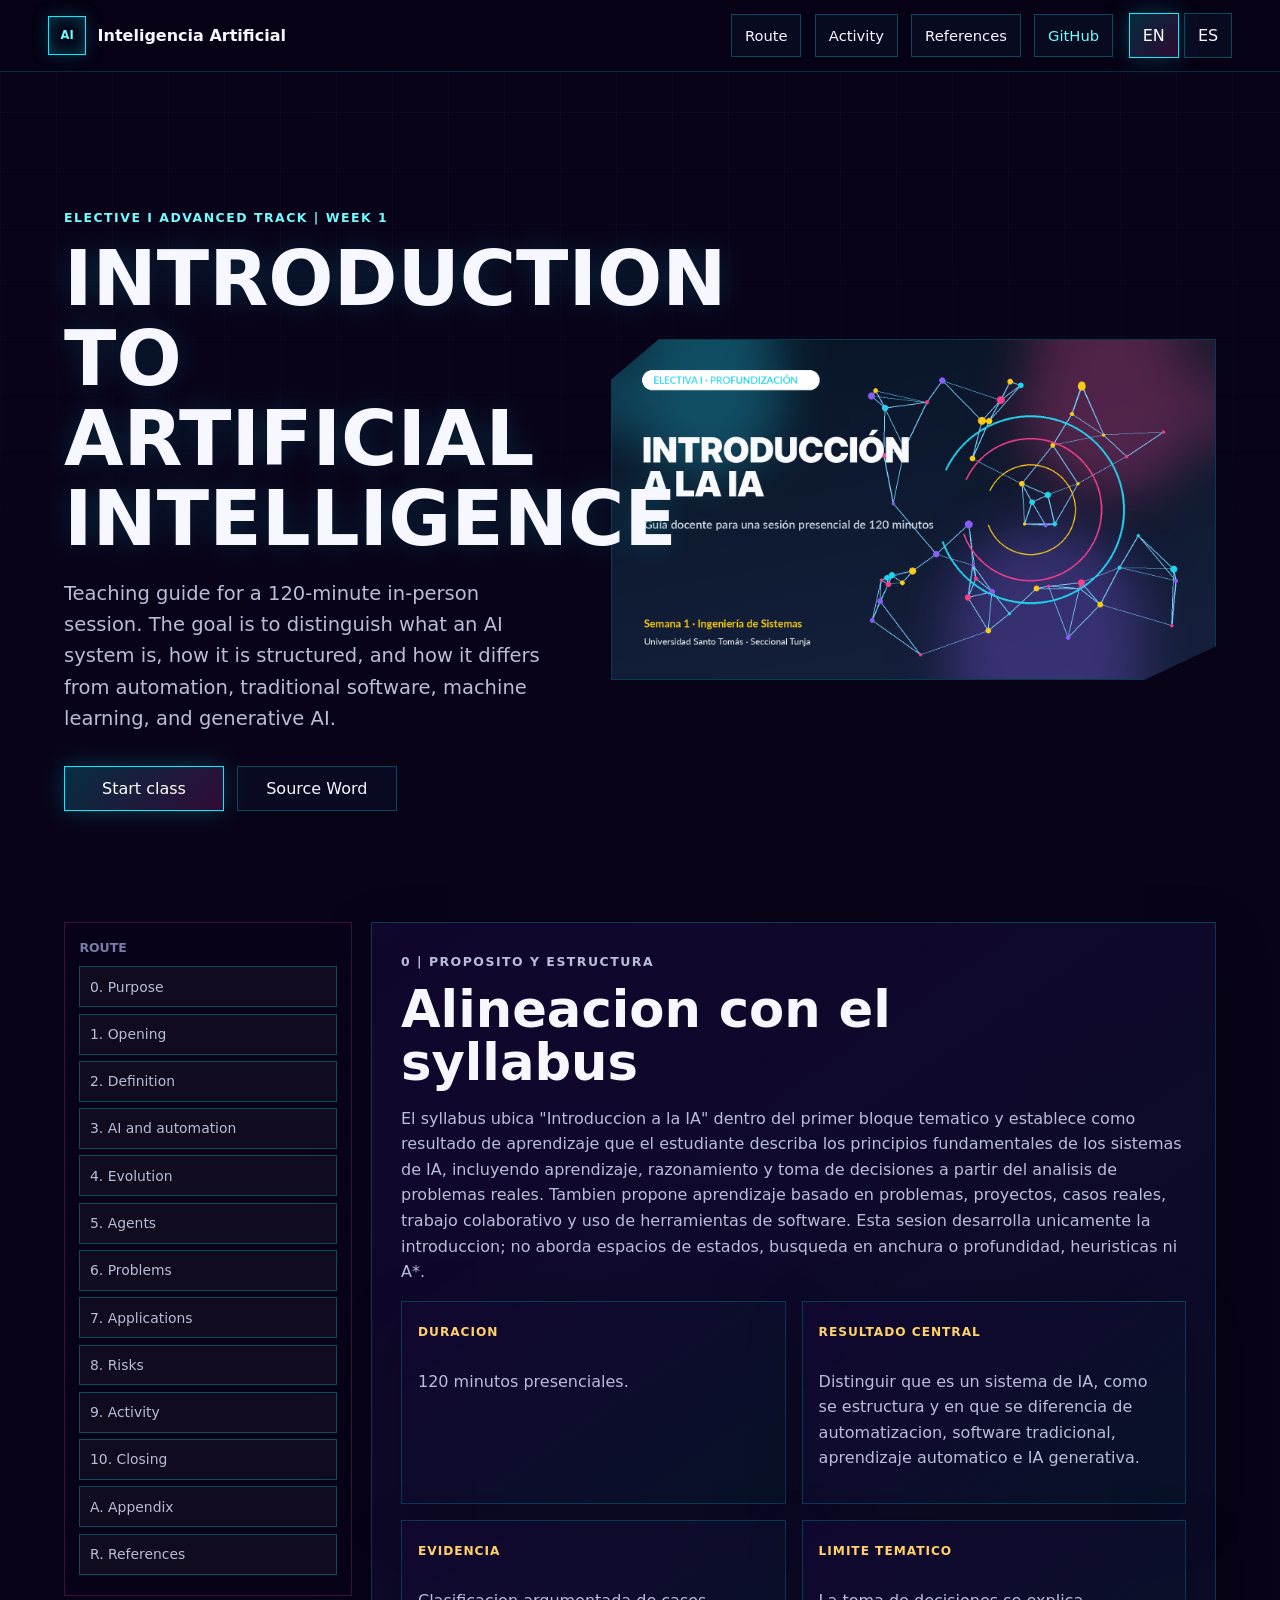
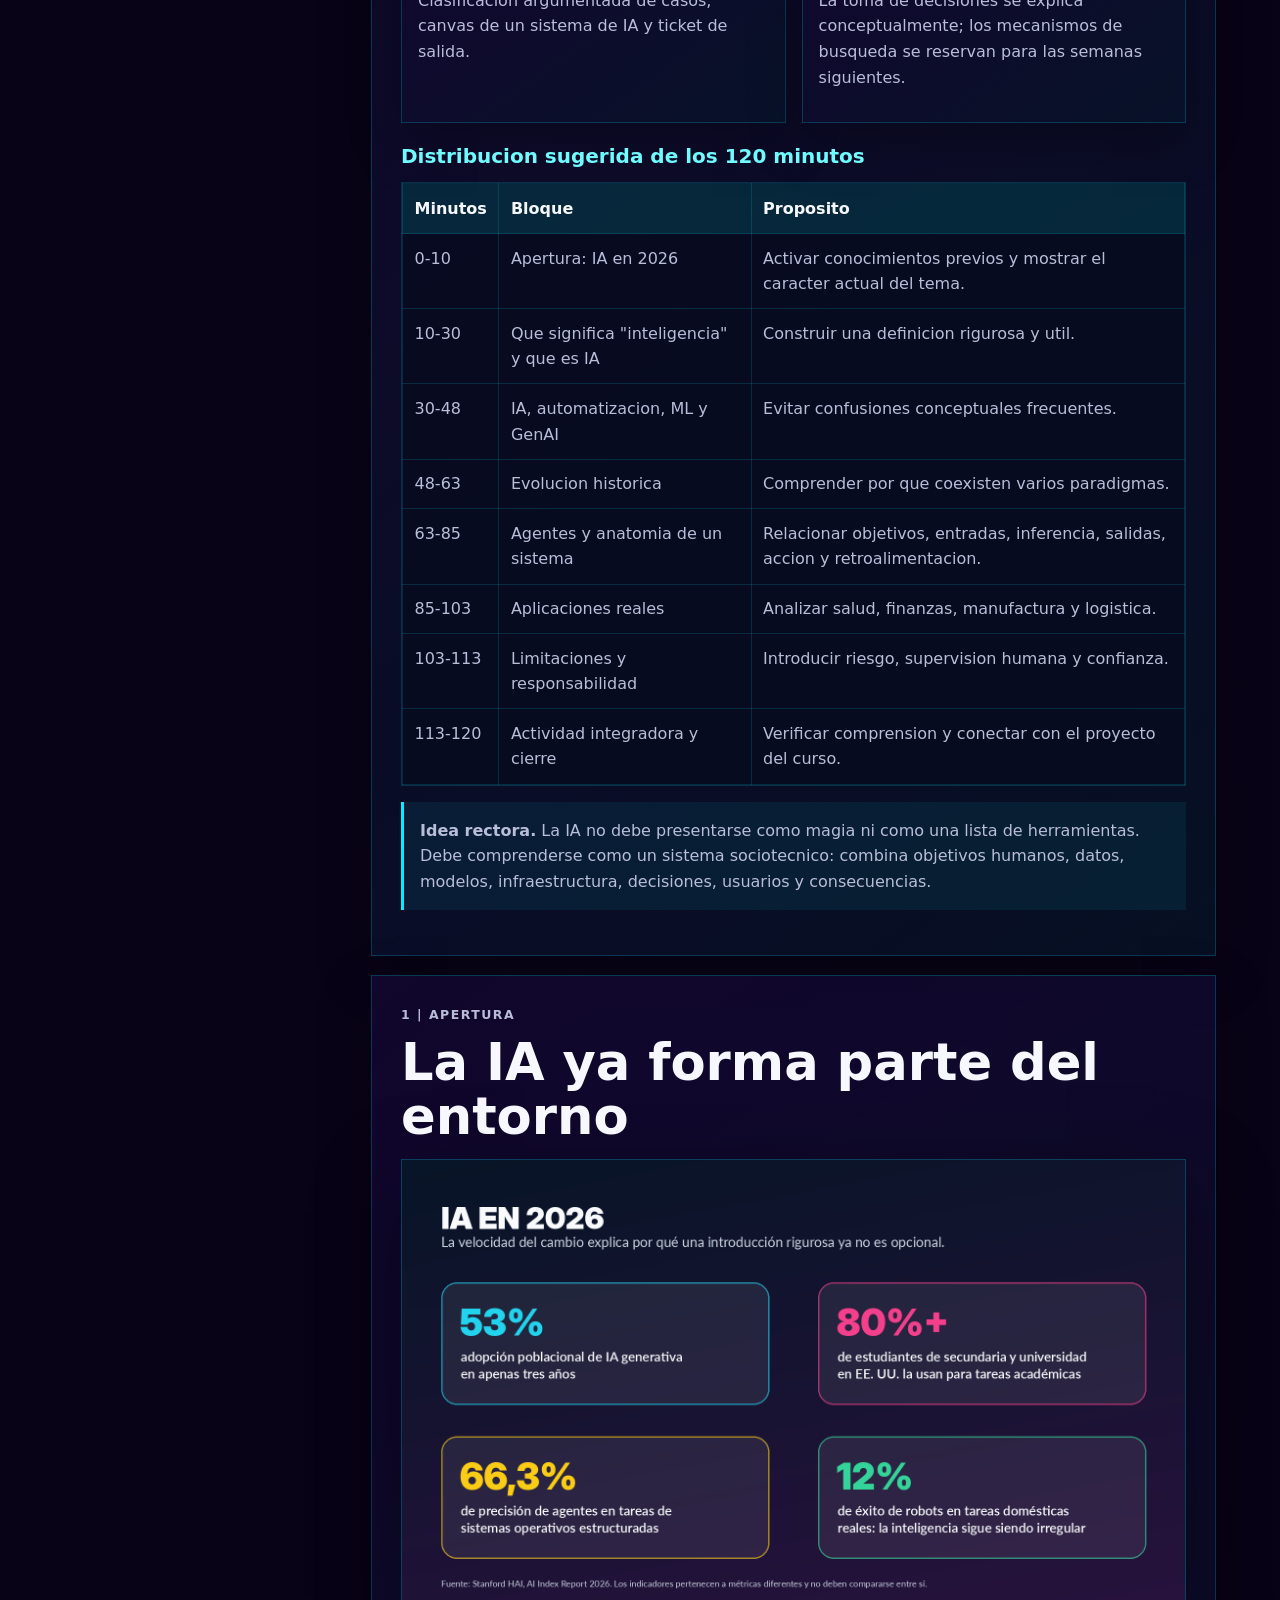
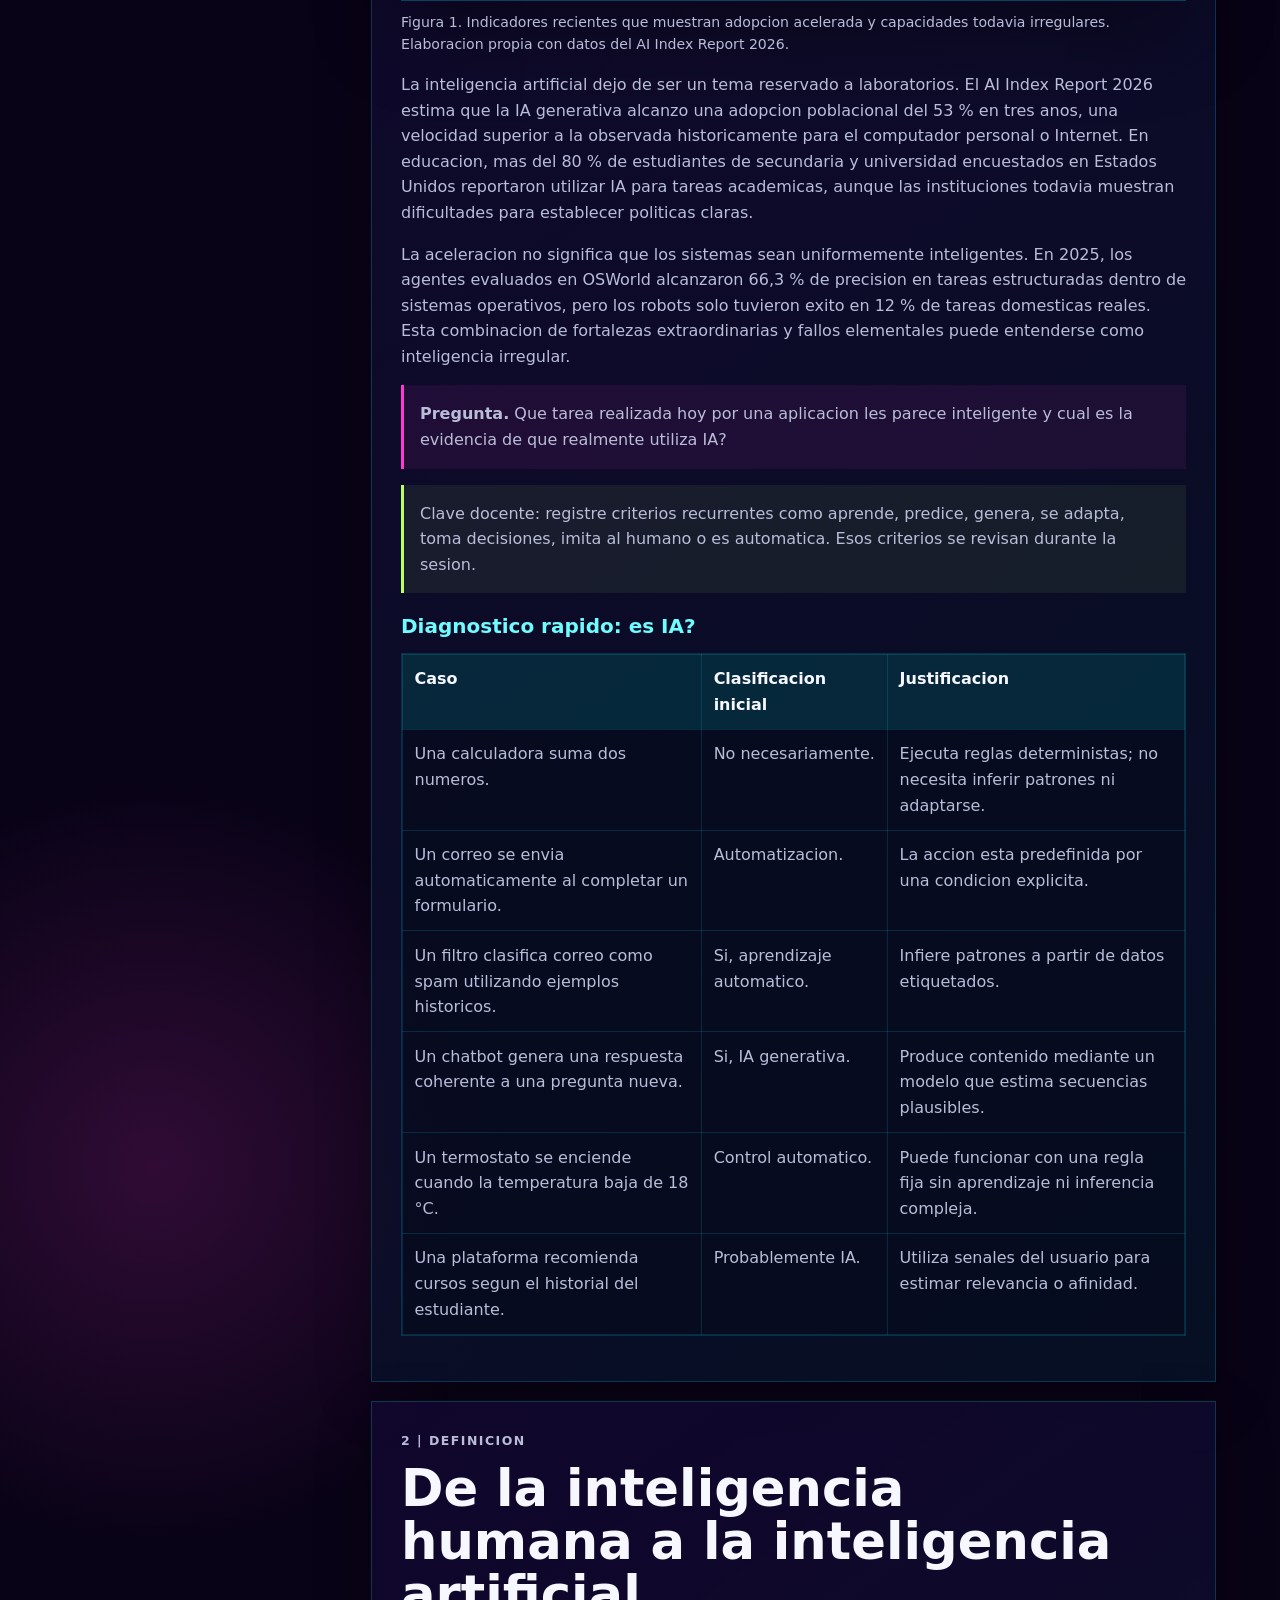
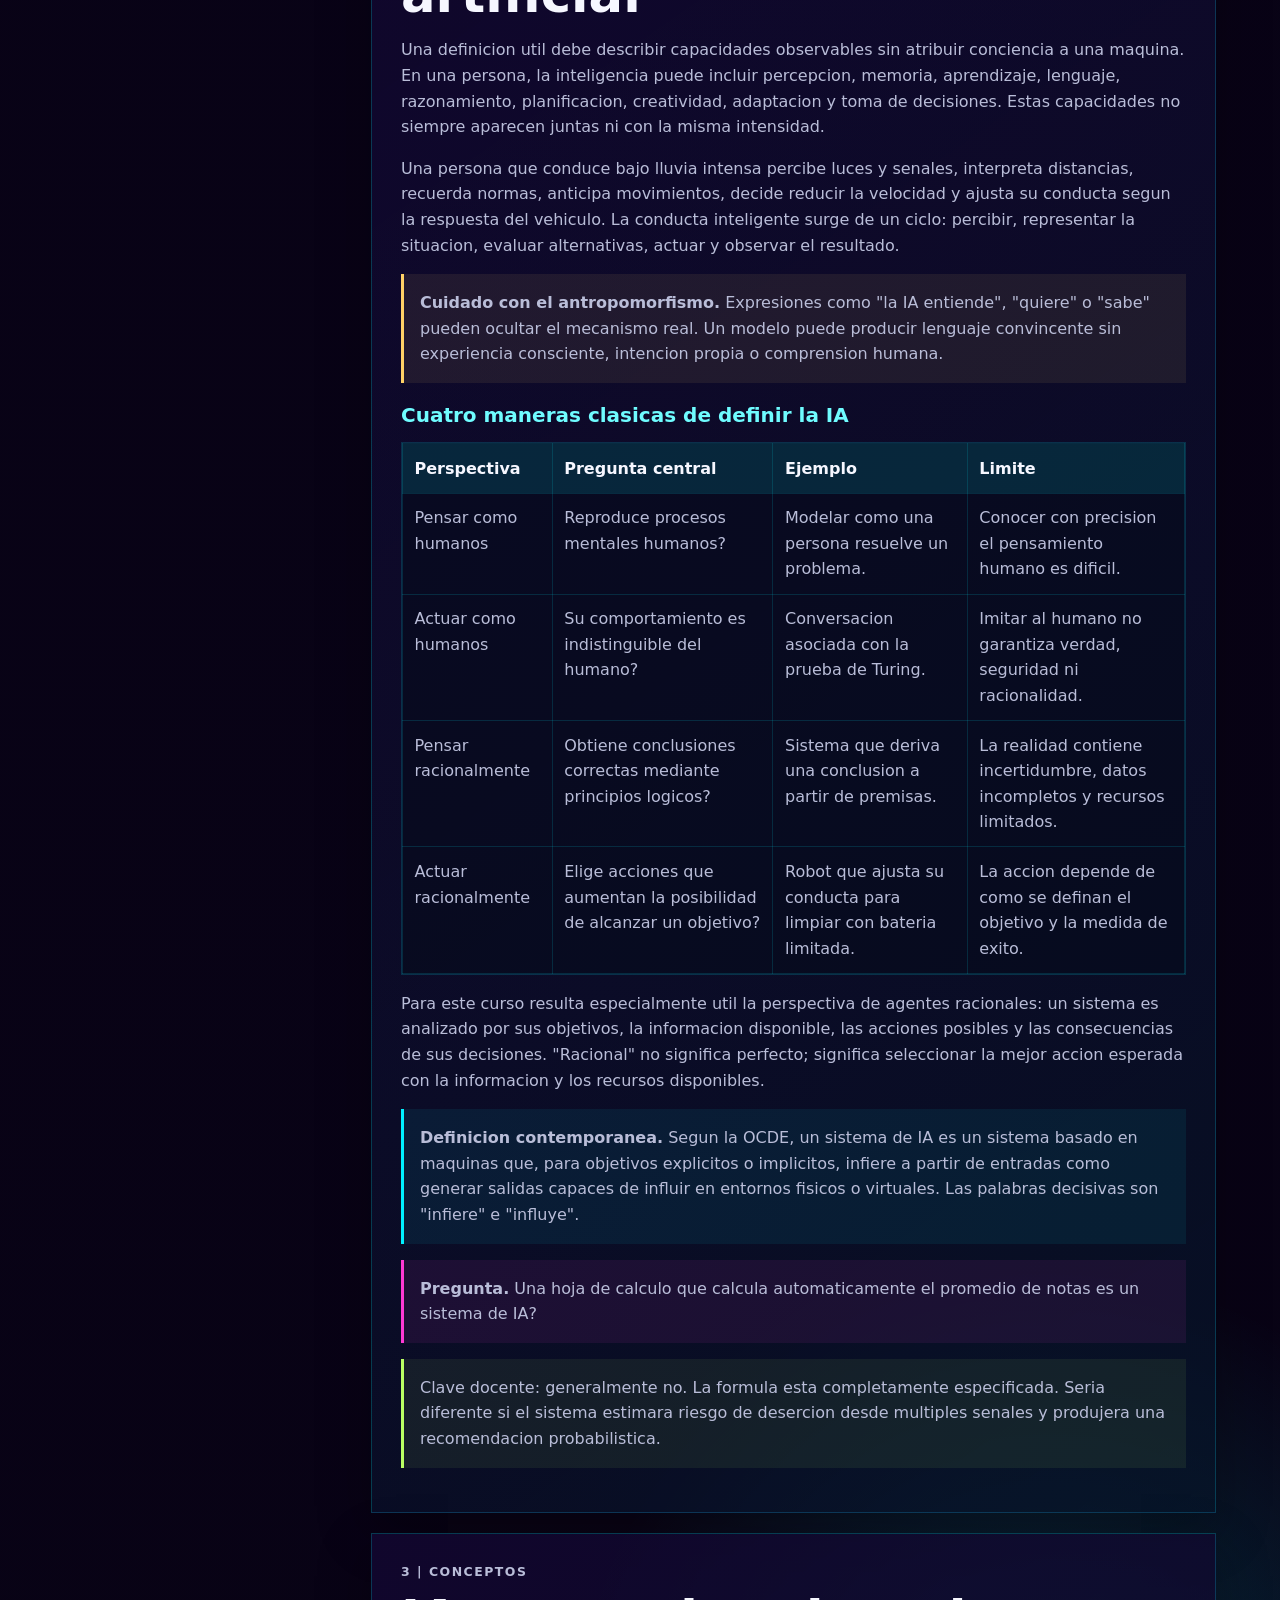
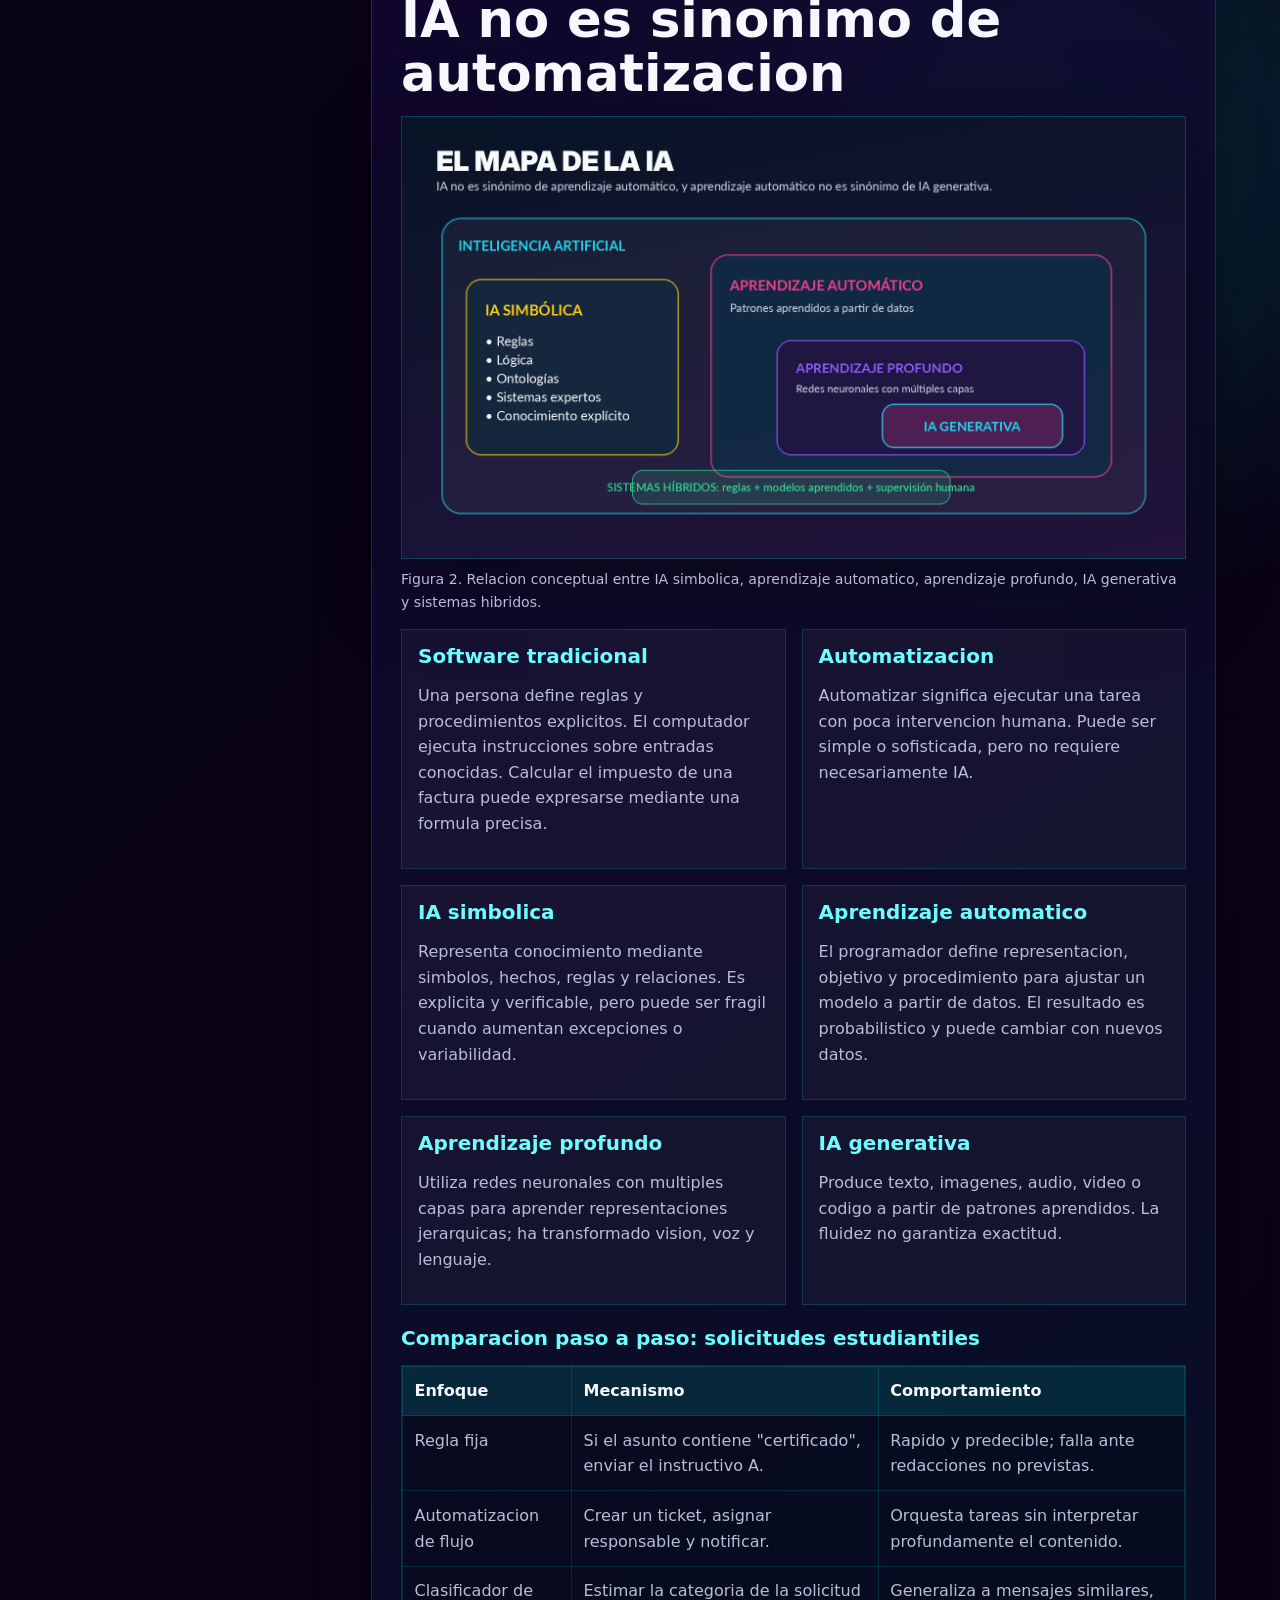
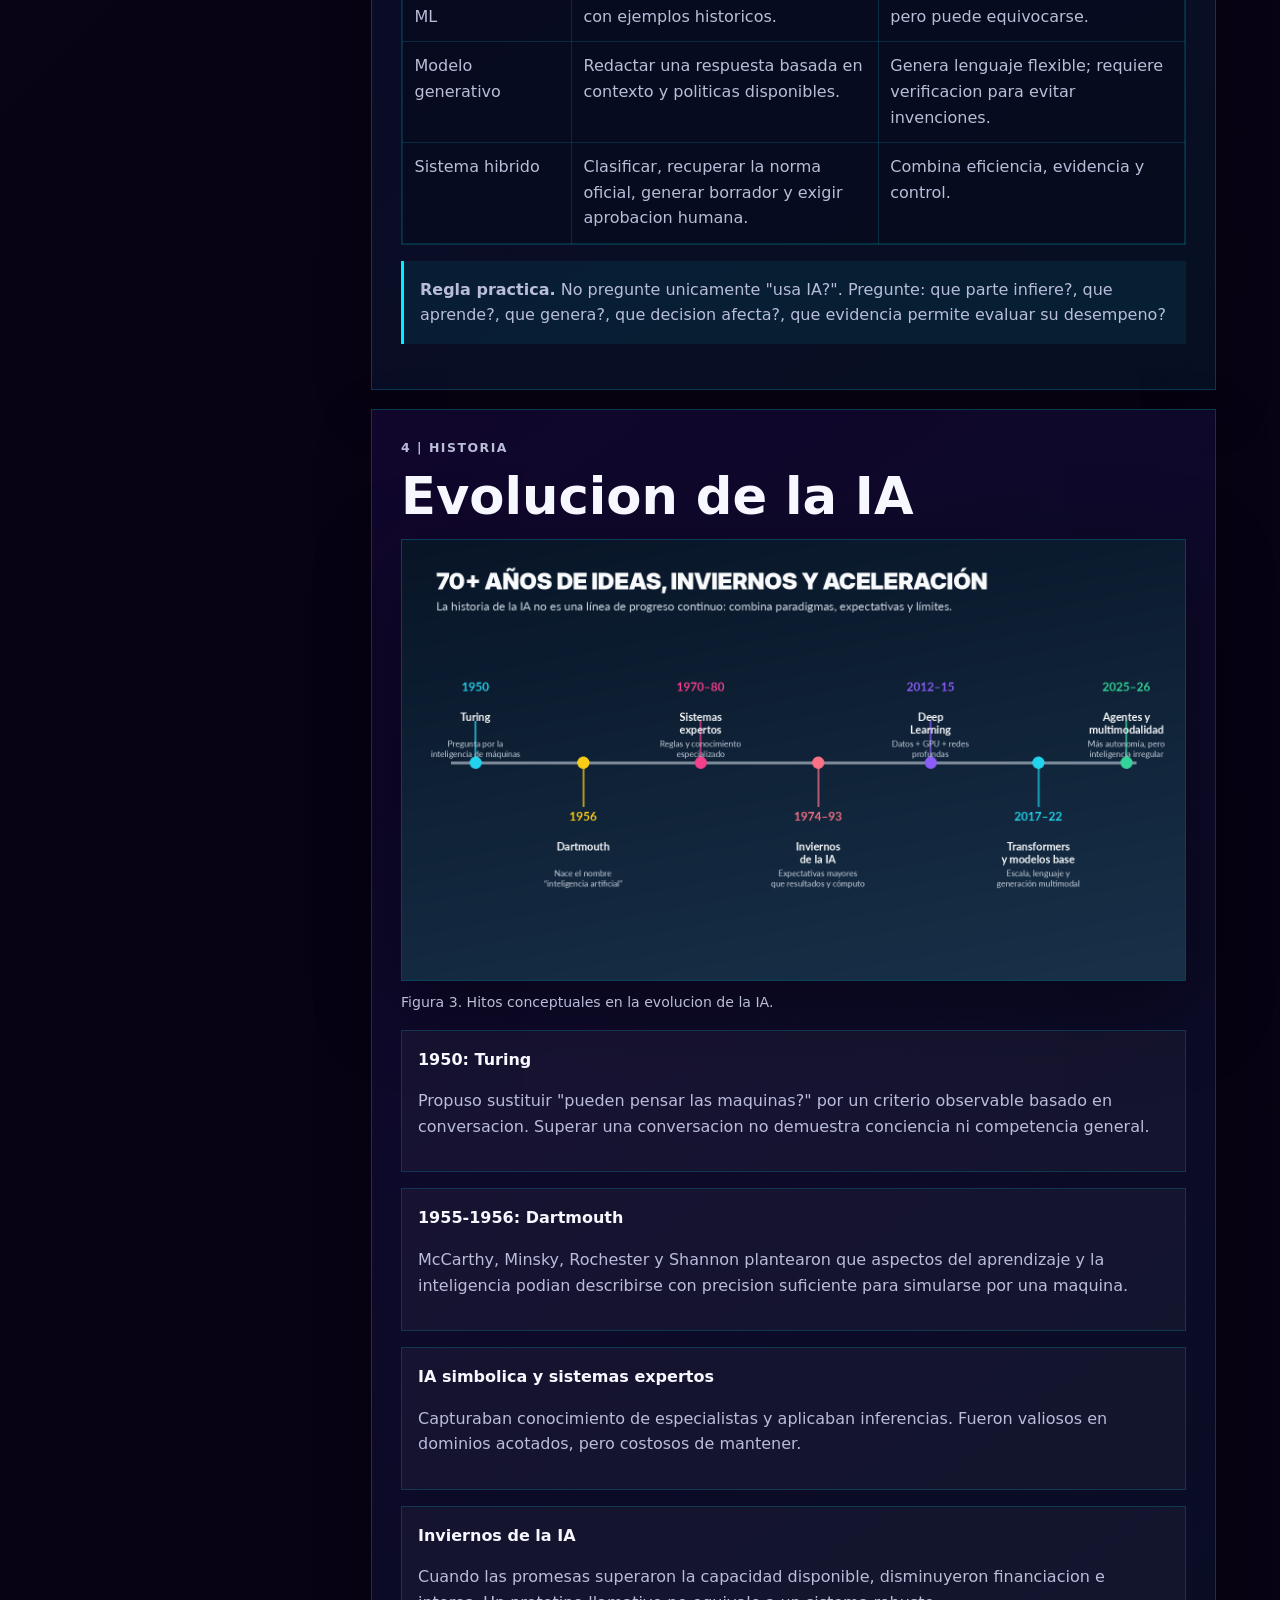
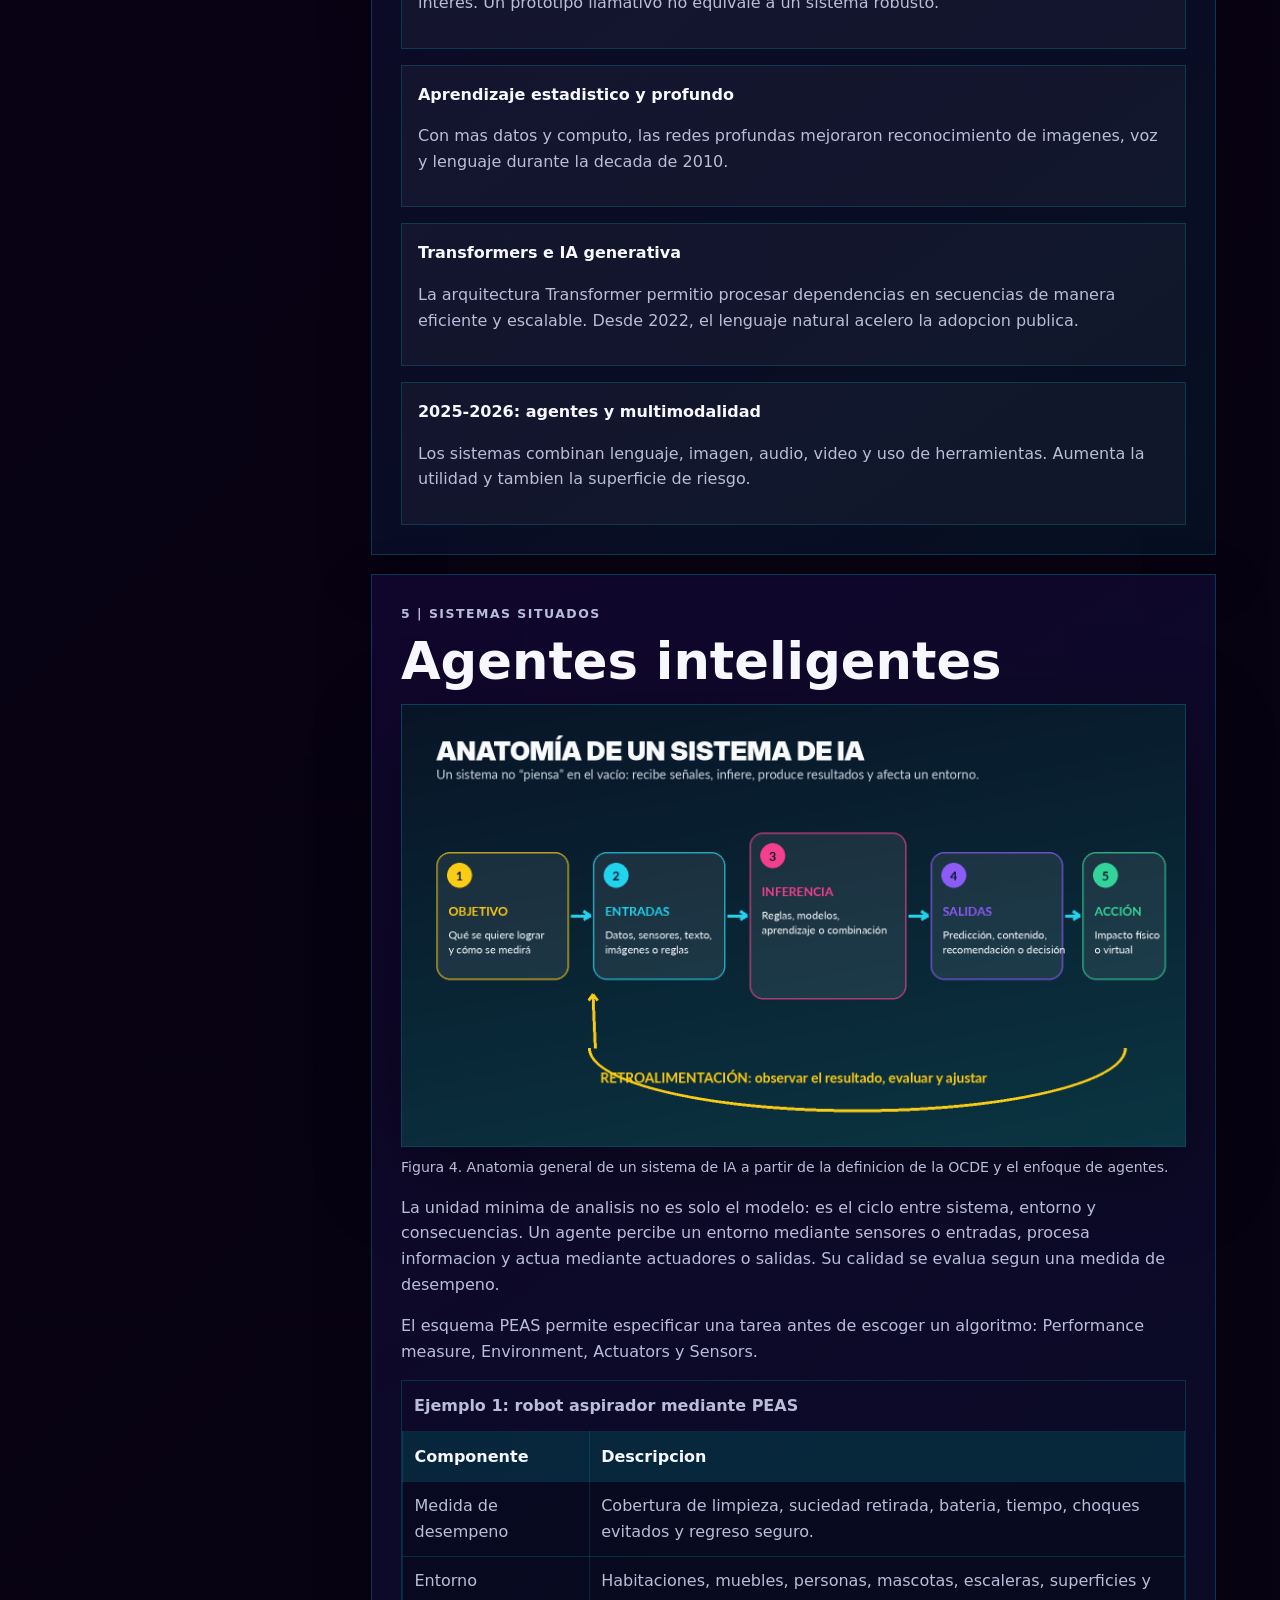
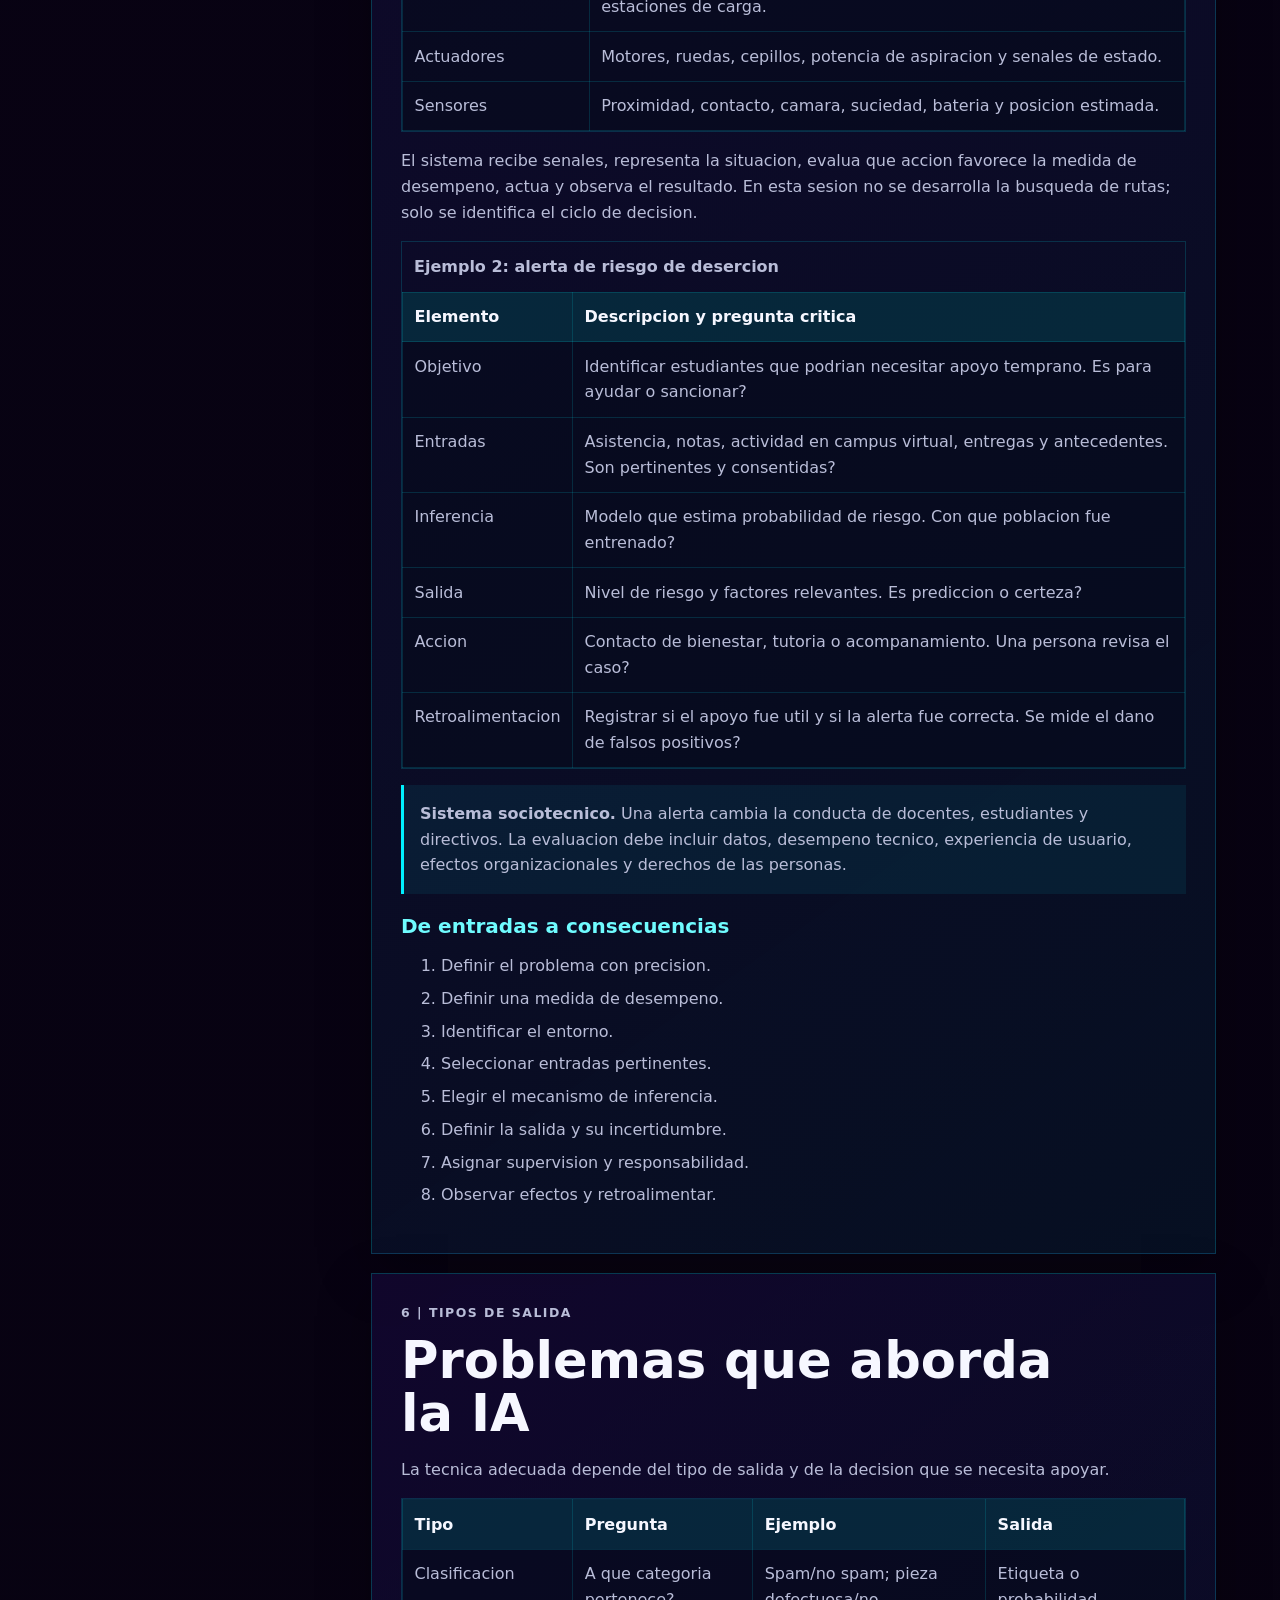
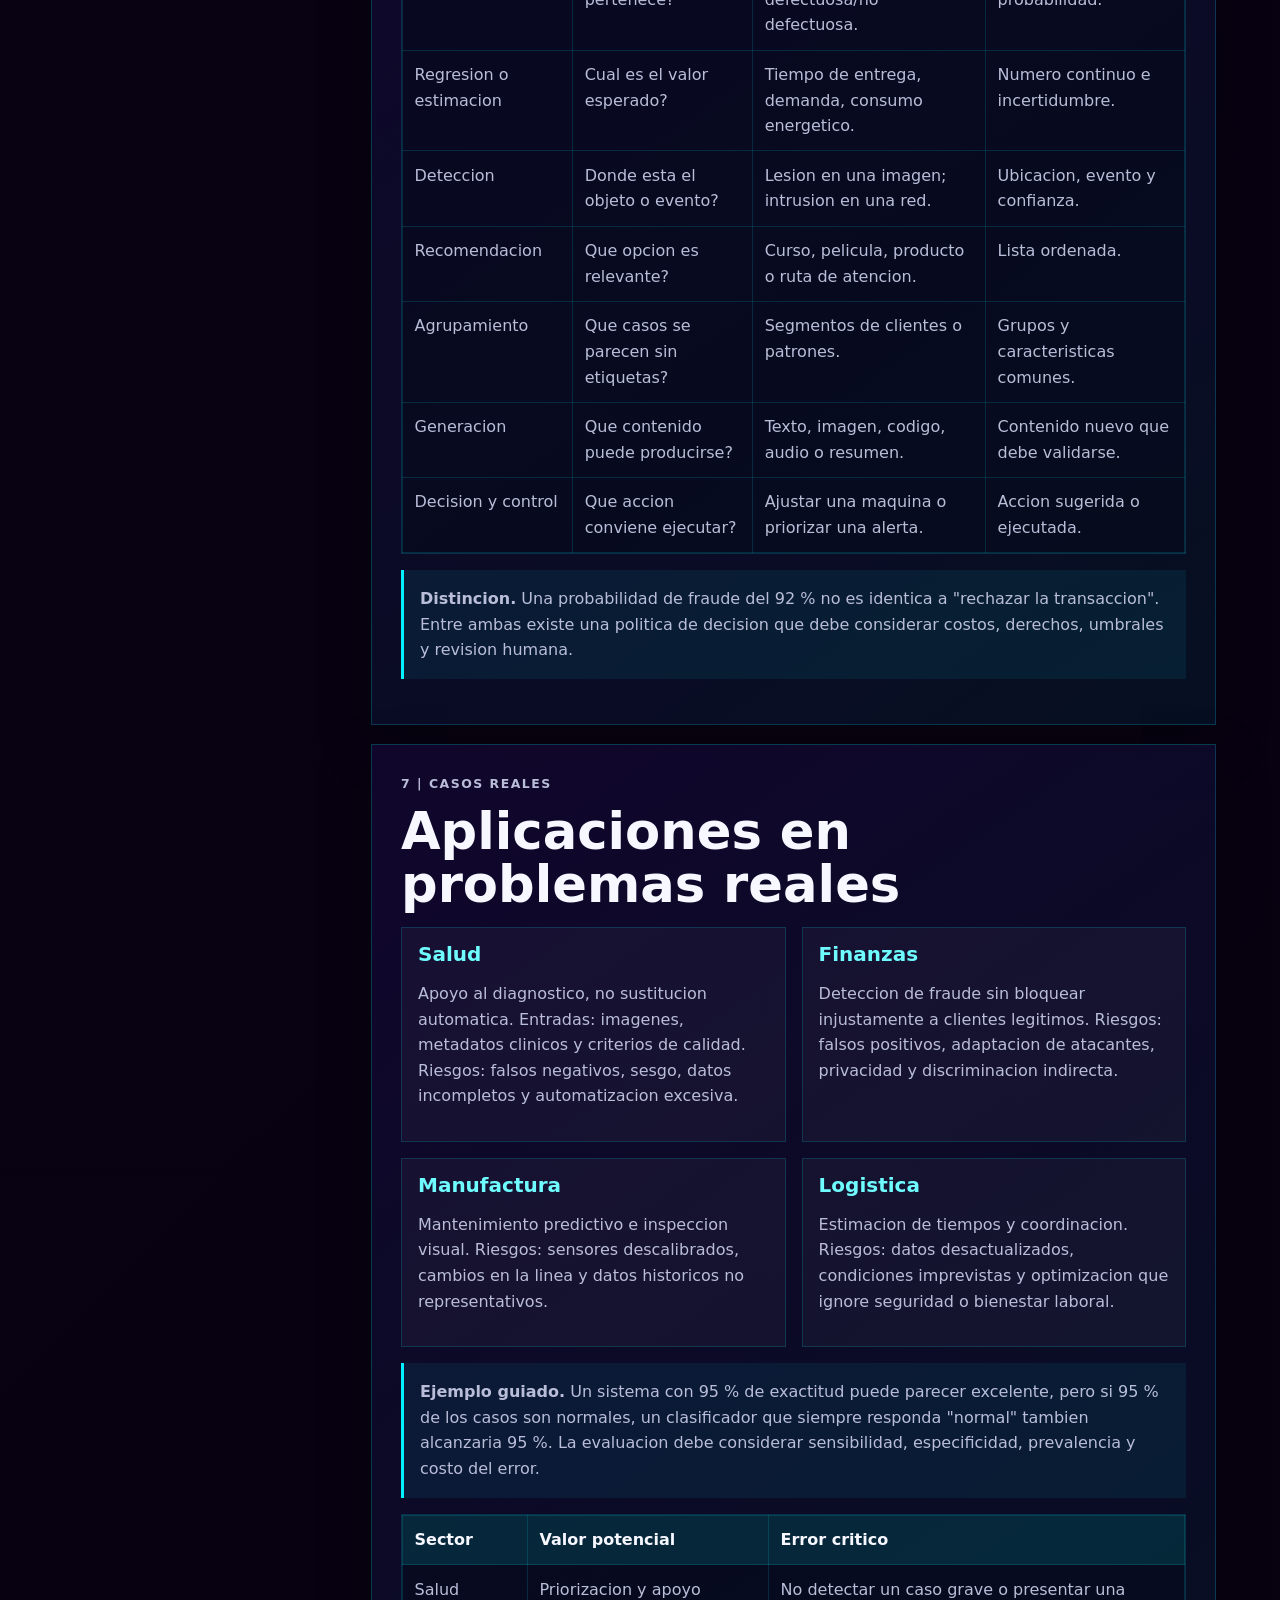
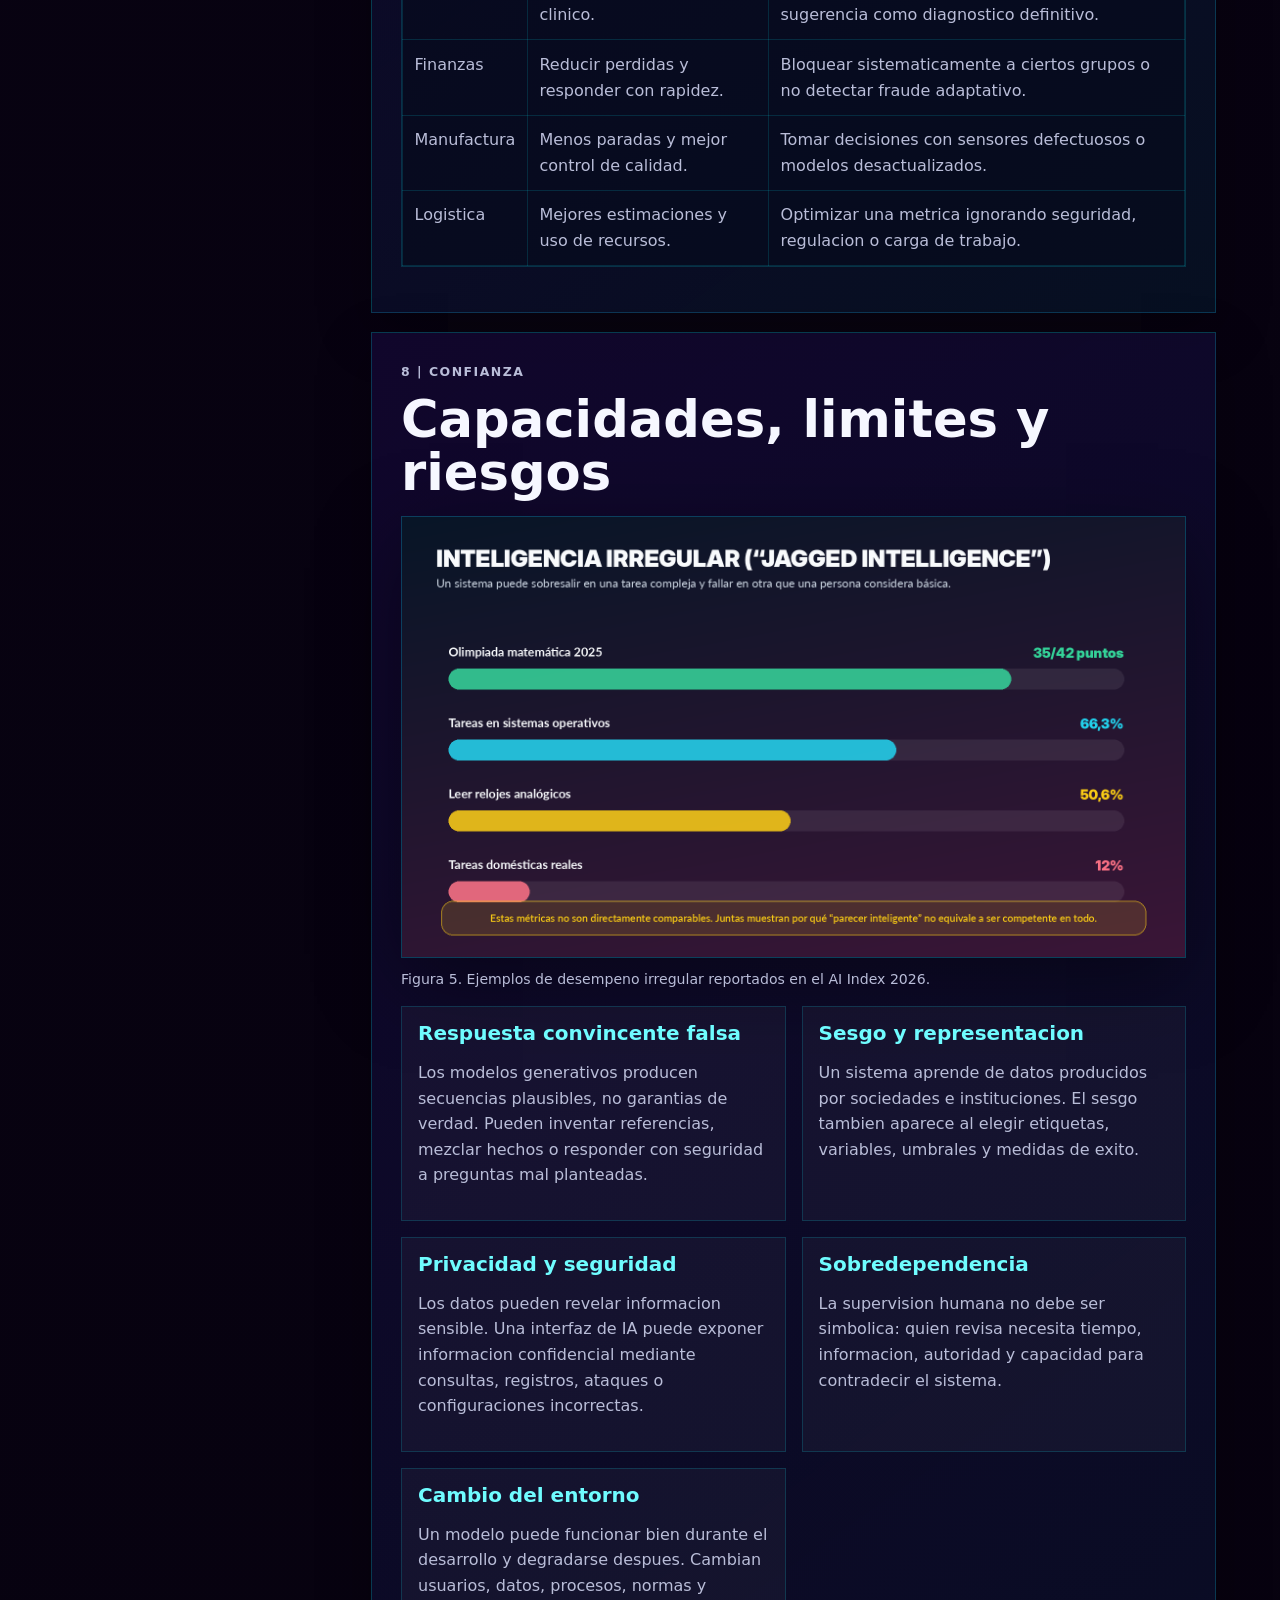
==== clases/clase-01/index.html @ bee6c249 "Add bilingual class 01 notebook page" ====
<!doctype html>
<html lang="es">
  <head>
    <meta charset="utf-8">
    <meta name="viewport" content="width=device-width, initial-scale=1">
    <meta
      name="description"
      content="Clase 01 de Inteligencia Artificial: introduccion, agentes, aplicaciones, riesgos y actividad integradora."
    >
    <title>Clase 01 | Introduccion a la IA</title>
    <link rel="preload" href="assets/hero-clase-01.png" as="image">
    <link rel="stylesheet" href="../../styles.css?v=clase-01-20260806">
  </head>
  <body class="lesson-page">
    <header class="site-header">
      <a class="brand" href="../../" aria-label="Volver al notebook de IA">
        <span class="brand-mark">AI</span>
        <span>Inteligencia Artificial</span>
      </a>
      <nav class="top-nav" aria-label="Navegacion de la clase">
        <a href="#ruta" data-lesson-i18n="navRoute">Route</a>
        <a href="#actividad" data-lesson-nav="activity" data-lesson-i18n="navActivity">Activity</a>
        <a href="#referencias" data-lesson-nav="references" data-lesson-i18n="navReferences">References</a>
        <a class="repo-link" href="https://github.com/DIALVEBE/IA" rel="noreferrer">GitHub</a>
      </nav>
      <div class="language-switch" role="group" aria-label="Language switch">
        <button class="lang-button is-active" type="button" data-lang="en">EN</button>
        <button class="lang-button" type="button" data-lang="es">ES</button>
      </div>
    </header>

    <main id="top">
      <section class="lesson-hero">
        <div class="hero-copy">
          <p class="eyebrow" data-lesson-i18n="heroKicker">Elective I Advanced Track | Week 1</p>
          <h1 data-lesson-i18n="heroTitle">Introduction to Artificial Intelligence</h1>
          <p class="hero-text" data-lesson-i18n="heroText">
            Guia docente para una sesion presencial de 120 minutos. El objetivo es
            distinguir que es un sistema de IA, como se estructura y en que se
            diferencia de automatizacion, software tradicional, aprendizaje automatico
            e IA generativa.
          </p>
          <div class="hero-actions">
            <a class="primary-action" href="#ruta" data-lesson-i18n="startClass">Start class</a>
            <a class="secondary-action" href="../../resources/clase-01/guia-docente-semana-1-introduccion-ia.docx" data-lesson-i18n="sourceWord">Source Word</a>
          </div>
        </div>
        <figure class="lesson-hero-visual">
          <img src="assets/hero-clase-01.png" alt="Portada visual de la clase 01 de inteligencia artificial">
        </figure>
      </section>

      <section class="lesson-shell" id="ruta">
        <aside class="topic-index lesson-index" aria-label="Indice de clase">
          <div class="index-title" data-lesson-i18n="routeTitle">Route</div>
          <a href="#proposito" data-lesson-nav="purpose" data-lesson-i18n="idxPurpose">0. Purpose</a>
          <a href="#apertura" data-lesson-nav="opening" data-lesson-i18n="idxOpening">1. Opening</a>
          <a href="#definicion" data-lesson-nav="definition" data-lesson-i18n="idxDefinition">2. Definition</a>
          <a href="#automatizacion" data-lesson-nav="automation" data-lesson-i18n="idxAutomation">3. AI and automation</a>
          <a href="#evolucion" data-lesson-nav="evolution" data-lesson-i18n="idxEvolution">4. Evolution</a>
          <a href="#agentes" data-lesson-nav="agents" data-lesson-i18n="idxAgents">5. Agents</a>
          <a href="#problemas" data-lesson-nav="problems" data-lesson-i18n="idxProblems">6. Problems</a>
          <a href="#aplicaciones" data-lesson-nav="applications" data-lesson-i18n="idxApplications">7. Applications</a>
          <a href="#riesgos" data-lesson-nav="risks" data-lesson-i18n="idxRisks">8. Risks</a>
          <a href="#actividad" data-lesson-nav="activity" data-lesson-i18n="idxActivity">9. Activity</a>
          <a href="#cierre" data-lesson-nav="closing" data-lesson-i18n="idxClosing">10. Closing</a>
          <a href="#apendice" data-lesson-nav="appendix" data-lesson-i18n="idxAppendix">A. Appendix</a>
          <a href="#referencias" data-lesson-nav="references" data-lesson-i18n="idxReferences">R. References</a>
        </aside>

        <div class="lesson-content" data-lang-only="es">
          <section class="lesson-section" id="proposito">
            <p class="eyebrow">0 | Proposito y estructura</p>
            <h2>Alineacion con el syllabus</h2>
            <p>
              El syllabus ubica "Introduccion a la IA" dentro del primer bloque
              tematico y establece como resultado de aprendizaje que el estudiante
              describa los principios fundamentales de los sistemas de IA, incluyendo
              aprendizaje, razonamiento y toma de decisiones a partir del analisis de
              problemas reales. Tambien propone aprendizaje basado en problemas,
              proyectos, casos reales, trabajo colaborativo y uso de herramientas de
              software. Esta sesion desarrolla unicamente la introduccion; no aborda
              espacios de estados, busqueda en anchura o profundidad, heuristicas ni A*.
            </p>
            <div class="info-grid">
              <article class="detail-card"><span class="label">Duracion</span><p>120 minutos presenciales.</p></article>
              <article class="detail-card"><span class="label">Resultado central</span><p>Distinguir que es un sistema de IA, como se estructura y en que se diferencia de automatizacion, software tradicional, aprendizaje automatico e IA generativa.</p></article>
              <article class="detail-card"><span class="label">Evidencia</span><p>Clasificacion argumentada de casos, canvas de un sistema de IA y ticket de salida.</p></article>
              <article class="detail-card"><span class="label">Limite tematico</span><p>La toma de decisiones se explica conceptualmente; los mecanismos de busqueda se reservan para las semanas siguientes.</p></article>
            </div>
            <h3>Distribucion sugerida de los 120 minutos</h3>
            <div class="table-wrap">
              <table>
                <thead><tr><th>Minutos</th><th>Bloque</th><th>Proposito</th></tr></thead>
                <tbody>
                  <tr><td>0-10</td><td>Apertura: IA en 2026</td><td>Activar conocimientos previos y mostrar el caracter actual del tema.</td></tr>
                  <tr><td>10-30</td><td>Que significa "inteligencia" y que es IA</td><td>Construir una definicion rigurosa y util.</td></tr>
                  <tr><td>30-48</td><td>IA, automatizacion, ML y GenAI</td><td>Evitar confusiones conceptuales frecuentes.</td></tr>
                  <tr><td>48-63</td><td>Evolucion historica</td><td>Comprender por que coexisten varios paradigmas.</td></tr>
                  <tr><td>63-85</td><td>Agentes y anatomia de un sistema</td><td>Relacionar objetivos, entradas, inferencia, salidas, accion y retroalimentacion.</td></tr>
                  <tr><td>85-103</td><td>Aplicaciones reales</td><td>Analizar salud, finanzas, manufactura y logistica.</td></tr>
                  <tr><td>103-113</td><td>Limitaciones y responsabilidad</td><td>Introducir riesgo, supervision humana y confianza.</td></tr>
                  <tr><td>113-120</td><td>Actividad integradora y cierre</td><td>Verificar comprension y conectar con el proyecto del curso.</td></tr>
                </tbody>
              </table>
            </div>
            <aside class="callout"><strong>Idea rectora.</strong> La IA no debe presentarse como magia ni como una lista de herramientas. Debe comprenderse como un sistema sociotecnico: combina objetivos humanos, datos, modelos, infraestructura, decisiones, usuarios y consecuencias.</aside>
          </section>

          <section class="lesson-section" id="apertura">
            <p class="eyebrow">1 | Apertura</p>
            <h2>La IA ya forma parte del entorno</h2>
            <figure class="lesson-figure">
              <img src="assets/adopcion-ia-2026.png" alt="Indicadores recientes de adopcion y capacidades de IA">
              <figcaption>Figura 1. Indicadores recientes que muestran adopcion acelerada y capacidades todavia irregulares. Elaboracion propia con datos del AI Index Report 2026.</figcaption>
            </figure>
            <p>
              La inteligencia artificial dejo de ser un tema reservado a laboratorios.
              El AI Index Report 2026 estima que la IA generativa alcanzo una adopcion
              poblacional del 53 % en tres anos, una velocidad superior a la observada
              historicamente para el computador personal o Internet. En educacion, mas
              del 80 % de estudiantes de secundaria y universidad encuestados en Estados
              Unidos reportaron utilizar IA para tareas academicas, aunque las instituciones
              todavia muestran dificultades para establecer politicas claras.
            </p>
            <p>
              La aceleracion no significa que los sistemas sean uniformemente inteligentes.
              En 2025, los agentes evaluados en OSWorld alcanzaron 66,3 % de precision en
              tareas estructuradas dentro de sistemas operativos, pero los robots solo
              tuvieron exito en 12 % de tareas domesticas reales. Esta combinacion de
              fortalezas extraordinarias y fallos elementales puede entenderse como
              inteligencia irregular.
            </p>
            <aside class="question"><strong>Pregunta.</strong> Que tarea realizada hoy por una aplicacion les parece inteligente y cual es la evidencia de que realmente utiliza IA?</aside>
            <p class="teacher-note">Clave docente: registre criterios recurrentes como aprende, predice, genera, se adapta, toma decisiones, imita al humano o es automatica. Esos criterios se revisan durante la sesion.</p>
            <h3>Diagnostico rapido: es IA?</h3>
            <div class="table-wrap">
              <table>
                <thead><tr><th>Caso</th><th>Clasificacion inicial</th><th>Justificacion</th></tr></thead>
                <tbody>
                  <tr><td>Una calculadora suma dos numeros.</td><td>No necesariamente.</td><td>Ejecuta reglas deterministas; no necesita inferir patrones ni adaptarse.</td></tr>
                  <tr><td>Un correo se envia automaticamente al completar un formulario.</td><td>Automatizacion.</td><td>La accion esta predefinida por una condicion explicita.</td></tr>
                  <tr><td>Un filtro clasifica correo como spam utilizando ejemplos historicos.</td><td>Si, aprendizaje automatico.</td><td>Infiere patrones a partir de datos etiquetados.</td></tr>
                  <tr><td>Un chatbot genera una respuesta coherente a una pregunta nueva.</td><td>Si, IA generativa.</td><td>Produce contenido mediante un modelo que estima secuencias plausibles.</td></tr>
                  <tr><td>Un termostato se enciende cuando la temperatura baja de 18 °C.</td><td>Control automatico.</td><td>Puede funcionar con una regla fija sin aprendizaje ni inferencia compleja.</td></tr>
                  <tr><td>Una plataforma recomienda cursos segun el historial del estudiante.</td><td>Probablemente IA.</td><td>Utiliza senales del usuario para estimar relevancia o afinidad.</td></tr>
                </tbody>
              </table>
            </div>
          </section>

          <section class="lesson-section" id="definicion">
            <p class="eyebrow">2 | Definicion</p>
            <h2>De la inteligencia humana a la inteligencia artificial</h2>
            <p>
              Una definicion util debe describir capacidades observables sin atribuir
              conciencia a una maquina. En una persona, la inteligencia puede incluir
              percepcion, memoria, aprendizaje, lenguaje, razonamiento, planificacion,
              creatividad, adaptacion y toma de decisiones. Estas capacidades no siempre
              aparecen juntas ni con la misma intensidad.
            </p>
            <p>
              Una persona que conduce bajo lluvia intensa percibe luces y senales,
              interpreta distancias, recuerda normas, anticipa movimientos, decide
              reducir la velocidad y ajusta su conducta segun la respuesta del vehiculo.
              La conducta inteligente surge de un ciclo: percibir, representar la
              situacion, evaluar alternativas, actuar y observar el resultado.
            </p>
            <aside class="callout warning"><strong>Cuidado con el antropomorfismo.</strong> Expresiones como "la IA entiende", "quiere" o "sabe" pueden ocultar el mecanismo real. Un modelo puede producir lenguaje convincente sin experiencia consciente, intencion propia o comprension humana.</aside>
            <h3>Cuatro maneras clasicas de definir la IA</h3>
            <div class="table-wrap">
              <table>
                <thead><tr><th>Perspectiva</th><th>Pregunta central</th><th>Ejemplo</th><th>Limite</th></tr></thead>
                <tbody>
                  <tr><td>Pensar como humanos</td><td>Reproduce procesos mentales humanos?</td><td>Modelar como una persona resuelve un problema.</td><td>Conocer con precision el pensamiento humano es dificil.</td></tr>
                  <tr><td>Actuar como humanos</td><td>Su comportamiento es indistinguible del humano?</td><td>Conversacion asociada con la prueba de Turing.</td><td>Imitar al humano no garantiza verdad, seguridad ni racionalidad.</td></tr>
                  <tr><td>Pensar racionalmente</td><td>Obtiene conclusiones correctas mediante principios logicos?</td><td>Sistema que deriva una conclusion a partir de premisas.</td><td>La realidad contiene incertidumbre, datos incompletos y recursos limitados.</td></tr>
                  <tr><td>Actuar racionalmente</td><td>Elige acciones que aumentan la posibilidad de alcanzar un objetivo?</td><td>Robot que ajusta su conducta para limpiar con bateria limitada.</td><td>La accion depende de como se definan el objetivo y la medida de exito.</td></tr>
                </tbody>
              </table>
            </div>
            <p>
              Para este curso resulta especialmente util la perspectiva de agentes
              racionales: un sistema es analizado por sus objetivos, la informacion
              disponible, las acciones posibles y las consecuencias de sus decisiones.
              "Racional" no significa perfecto; significa seleccionar la mejor accion
              esperada con la informacion y los recursos disponibles.
            </p>
            <aside class="callout"><strong>Definicion contemporanea.</strong> Segun la OCDE, un sistema de IA es un sistema basado en maquinas que, para objetivos explicitos o implicitos, infiere a partir de entradas como generar salidas capaces de influir en entornos fisicos o virtuales. Las palabras decisivas son "infiere" e "influye".</aside>
            <aside class="question"><strong>Pregunta.</strong> Una hoja de calculo que calcula automaticamente el promedio de notas es un sistema de IA?</aside>
            <p class="teacher-note">Clave docente: generalmente no. La formula esta completamente especificada. Seria diferente si el sistema estimara riesgo de desercion desde multiples senales y produjera una recomendacion probabilistica.</p>
          </section>

          <section class="lesson-section" id="automatizacion">
            <p class="eyebrow">3 | Conceptos</p>
            <h2>IA no es sinonimo de automatizacion</h2>
            <figure class="lesson-figure">
              <img src="assets/mapa-conceptual-ia.png" alt="Relacion entre IA simbolica, aprendizaje automatico, aprendizaje profundo e IA generativa">
              <figcaption>Figura 2. Relacion conceptual entre IA simbolica, aprendizaje automatico, aprendizaje profundo, IA generativa y sistemas hibridos.</figcaption>
            </figure>
            <div class="concept-list">
              <article><h3>Software tradicional</h3><p>Una persona define reglas y procedimientos explicitos. El computador ejecuta instrucciones sobre entradas conocidas. Calcular el impuesto de una factura puede expresarse mediante una formula precisa.</p></article>
              <article><h3>Automatizacion</h3><p>Automatizar significa ejecutar una tarea con poca intervencion humana. Puede ser simple o sofisticada, pero no requiere necesariamente IA.</p></article>
              <article><h3>IA simbolica</h3><p>Representa conocimiento mediante simbolos, hechos, reglas y relaciones. Es explicita y verificable, pero puede ser fragil cuando aumentan excepciones o variabilidad.</p></article>
              <article><h3>Aprendizaje automatico</h3><p>El programador define representacion, objetivo y procedimiento para ajustar un modelo a partir de datos. El resultado es probabilistico y puede cambiar con nuevos datos.</p></article>
              <article><h3>Aprendizaje profundo</h3><p>Utiliza redes neuronales con multiples capas para aprender representaciones jerarquicas; ha transformado vision, voz y lenguaje.</p></article>
              <article><h3>IA generativa</h3><p>Produce texto, imagenes, audio, video o codigo a partir de patrones aprendidos. La fluidez no garantiza exactitud.</p></article>
            </div>
            <h3>Comparacion paso a paso: solicitudes estudiantiles</h3>
            <div class="table-wrap">
              <table>
                <thead><tr><th>Enfoque</th><th>Mecanismo</th><th>Comportamiento</th></tr></thead>
                <tbody>
                  <tr><td>Regla fija</td><td>Si el asunto contiene "certificado", enviar el instructivo A.</td><td>Rapido y predecible; falla ante redacciones no previstas.</td></tr>
                  <tr><td>Automatizacion de flujo</td><td>Crear un ticket, asignar responsable y notificar.</td><td>Orquesta tareas sin interpretar profundamente el contenido.</td></tr>
                  <tr><td>Clasificador de ML</td><td>Estimar la categoria de la solicitud con ejemplos historicos.</td><td>Generaliza a mensajes similares, pero puede equivocarse.</td></tr>
                  <tr><td>Modelo generativo</td><td>Redactar una respuesta basada en contexto y politicas disponibles.</td><td>Genera lenguaje flexible; requiere verificacion para evitar invenciones.</td></tr>
                  <tr><td>Sistema hibrido</td><td>Clasificar, recuperar la norma oficial, generar borrador y exigir aprobacion humana.</td><td>Combina eficiencia, evidencia y control.</td></tr>
                </tbody>
              </table>
            </div>
            <aside class="callout"><strong>Regla practica.</strong> No pregunte unicamente "usa IA?". Pregunte: que parte infiere?, que aprende?, que genera?, que decision afecta?, que evidencia permite evaluar su desempeno?</aside>
          </section>

          <section class="lesson-section" id="evolucion">
            <p class="eyebrow">4 | Historia</p>
            <h2>Evolucion de la IA</h2>
            <figure class="lesson-figure">
              <img src="assets/evolucion-ia.png" alt="Linea de tiempo con hitos conceptuales de la IA">
              <figcaption>Figura 3. Hitos conceptuales en la evolucion de la IA.</figcaption>
            </figure>
            <div class="timeline">
              <article><strong>1950: Turing</strong><p>Propuso sustituir "pueden pensar las maquinas?" por un criterio observable basado en conversacion. Superar una conversacion no demuestra conciencia ni competencia general.</p></article>
              <article><strong>1955-1956: Dartmouth</strong><p>McCarthy, Minsky, Rochester y Shannon plantearon que aspectos del aprendizaje y la inteligencia podian describirse con precision suficiente para simularse por una maquina.</p></article>
              <article><strong>IA simbolica y sistemas expertos</strong><p>Capturaban conocimiento de especialistas y aplicaban inferencias. Fueron valiosos en dominios acotados, pero costosos de mantener.</p></article>
              <article><strong>Inviernos de la IA</strong><p>Cuando las promesas superaron la capacidad disponible, disminuyeron financiacion e interes. Un prototipo llamativo no equivale a un sistema robusto.</p></article>
              <article><strong>Aprendizaje estadistico y profundo</strong><p>Con mas datos y computo, las redes profundas mejoraron reconocimiento de imagenes, voz y lenguaje durante la decada de 2010.</p></article>
              <article><strong>Transformers e IA generativa</strong><p>La arquitectura Transformer permitio procesar dependencias en secuencias de manera eficiente y escalable. Desde 2022, el lenguaje natural acelero la adopcion publica.</p></article>
              <article><strong>2025-2026: agentes y multimodalidad</strong><p>Los sistemas combinan lenguaje, imagen, audio, video y uso de herramientas. Aumenta la utilidad y tambien la superficie de riesgo.</p></article>
            </div>
          </section>

          <section class="lesson-section" id="agentes">
            <p class="eyebrow">5 | Sistemas situados</p>
            <h2>Agentes inteligentes</h2>
            <figure class="lesson-figure">
              <img src="assets/anatomia-sistema-ia.png" alt="Anatomia general de un sistema de IA">
              <figcaption>Figura 4. Anatomia general de un sistema de IA a partir de la definicion de la OCDE y el enfoque de agentes.</figcaption>
            </figure>
            <p>
              La unidad minima de analisis no es solo el modelo: es el ciclo entre
              sistema, entorno y consecuencias. Un agente percibe un entorno mediante
              sensores o entradas, procesa informacion y actua mediante actuadores o
              salidas. Su calidad se evalua segun una medida de desempeno.
            </p>
            <p>
              El esquema PEAS permite especificar una tarea antes de escoger un algoritmo:
              Performance measure, Environment, Actuators y Sensors.
            </p>
            <div class="table-wrap">
              <table>
                <caption>Ejemplo 1: robot aspirador mediante PEAS</caption>
                <thead><tr><th>Componente</th><th>Descripcion</th></tr></thead>
                <tbody>
                  <tr><td>Medida de desempeno</td><td>Cobertura de limpieza, suciedad retirada, bateria, tiempo, choques evitados y regreso seguro.</td></tr>
                  <tr><td>Entorno</td><td>Habitaciones, muebles, personas, mascotas, escaleras, superficies y estaciones de carga.</td></tr>
                  <tr><td>Actuadores</td><td>Motores, ruedas, cepillos, potencia de aspiracion y senales de estado.</td></tr>
                  <tr><td>Sensores</td><td>Proximidad, contacto, camara, suciedad, bateria y posicion estimada.</td></tr>
                </tbody>
              </table>
            </div>
            <p>
              El sistema recibe senales, representa la situacion, evalua que accion
              favorece la medida de desempeno, actua y observa el resultado. En esta
              sesion no se desarrolla la busqueda de rutas; solo se identifica el ciclo
              de decision.
            </p>
            <div class="table-wrap">
              <table>
                <caption>Ejemplo 2: alerta de riesgo de desercion</caption>
                <thead><tr><th>Elemento</th><th>Descripcion y pregunta critica</th></tr></thead>
                <tbody>
                  <tr><td>Objetivo</td><td>Identificar estudiantes que podrian necesitar apoyo temprano. Es para ayudar o sancionar?</td></tr>
                  <tr><td>Entradas</td><td>Asistencia, notas, actividad en campus virtual, entregas y antecedentes. Son pertinentes y consentidas?</td></tr>
                  <tr><td>Inferencia</td><td>Modelo que estima probabilidad de riesgo. Con que poblacion fue entrenado?</td></tr>
                  <tr><td>Salida</td><td>Nivel de riesgo y factores relevantes. Es prediccion o certeza?</td></tr>
                  <tr><td>Accion</td><td>Contacto de bienestar, tutoria o acompanamiento. Una persona revisa el caso?</td></tr>
                  <tr><td>Retroalimentacion</td><td>Registrar si el apoyo fue util y si la alerta fue correcta. Se mide el dano de falsos positivos?</td></tr>
                </tbody>
              </table>
            </div>
            <aside class="callout"><strong>Sistema sociotecnico.</strong> Una alerta cambia la conducta de docentes, estudiantes y directivos. La evaluacion debe incluir datos, desempeno tecnico, experiencia de usuario, efectos organizacionales y derechos de las personas.</aside>
            <h3>De entradas a consecuencias</h3>
            <ol class="step-list">
              <li>Definir el problema con precision.</li>
              <li>Definir una medida de desempeno.</li>
              <li>Identificar el entorno.</li>
              <li>Seleccionar entradas pertinentes.</li>
              <li>Elegir el mecanismo de inferencia.</li>
              <li>Definir la salida y su incertidumbre.</li>
              <li>Asignar supervision y responsabilidad.</li>
              <li>Observar efectos y retroalimentar.</li>
            </ol>
          </section>

          <section class="lesson-section" id="problemas">
            <p class="eyebrow">6 | Tipos de salida</p>
            <h2>Problemas que aborda la IA</h2>
            <p>La tecnica adecuada depende del tipo de salida y de la decision que se necesita apoyar.</p>
            <div class="table-wrap">
              <table>
                <thead><tr><th>Tipo</th><th>Pregunta</th><th>Ejemplo</th><th>Salida</th></tr></thead>
                <tbody>
                  <tr><td>Clasificacion</td><td>A que categoria pertenece?</td><td>Spam/no spam; pieza defectuosa/no defectuosa.</td><td>Etiqueta o probabilidad.</td></tr>
                  <tr><td>Regresion o estimacion</td><td>Cual es el valor esperado?</td><td>Tiempo de entrega, demanda, consumo energetico.</td><td>Numero continuo e incertidumbre.</td></tr>
                  <tr><td>Deteccion</td><td>Donde esta el objeto o evento?</td><td>Lesion en una imagen; intrusion en una red.</td><td>Ubicacion, evento y confianza.</td></tr>
                  <tr><td>Recomendacion</td><td>Que opcion es relevante?</td><td>Curso, pelicula, producto o ruta de atencion.</td><td>Lista ordenada.</td></tr>
                  <tr><td>Agrupamiento</td><td>Que casos se parecen sin etiquetas?</td><td>Segmentos de clientes o patrones.</td><td>Grupos y caracteristicas comunes.</td></tr>
                  <tr><td>Generacion</td><td>Que contenido puede producirse?</td><td>Texto, imagen, codigo, audio o resumen.</td><td>Contenido nuevo que debe validarse.</td></tr>
                  <tr><td>Decision y control</td><td>Que accion conviene ejecutar?</td><td>Ajustar una maquina o priorizar una alerta.</td><td>Accion sugerida o ejecutada.</td></tr>
                </tbody>
              </table>
            </div>
            <aside class="callout"><strong>Distincion.</strong> Una probabilidad de fraude del 92 % no es identica a "rechazar la transaccion". Entre ambas existe una politica de decision que debe considerar costos, derechos, umbrales y revision humana.</aside>
          </section>

          <section class="lesson-section" id="aplicaciones">
            <p class="eyebrow">7 | Casos reales</p>
            <h2>Aplicaciones en problemas reales</h2>
            <div class="application-grid">
              <article><h3>Salud</h3><p>Apoyo al diagnostico, no sustitucion automatica. Entradas: imagenes, metadatos clinicos y criterios de calidad. Riesgos: falsos negativos, sesgo, datos incompletos y automatizacion excesiva.</p></article>
              <article><h3>Finanzas</h3><p>Deteccion de fraude sin bloquear injustamente a clientes legitimos. Riesgos: falsos positivos, adaptacion de atacantes, privacidad y discriminacion indirecta.</p></article>
              <article><h3>Manufactura</h3><p>Mantenimiento predictivo e inspeccion visual. Riesgos: sensores descalibrados, cambios en la linea y datos historicos no representativos.</p></article>
              <article><h3>Logistica</h3><p>Estimacion de tiempos y coordinacion. Riesgos: datos desactualizados, condiciones imprevistas y optimizacion que ignore seguridad o bienestar laboral.</p></article>
            </div>
            <aside class="callout"><strong>Ejemplo guiado.</strong> Un sistema con 95 % de exactitud puede parecer excelente, pero si 95 % de los casos son normales, un clasificador que siempre responda "normal" tambien alcanzaria 95 %. La evaluacion debe considerar sensibilidad, especificidad, prevalencia y costo del error.</aside>
            <div class="table-wrap">
              <table>
                <thead><tr><th>Sector</th><th>Valor potencial</th><th>Error critico</th></tr></thead>
                <tbody>
                  <tr><td>Salud</td><td>Priorizacion y apoyo clinico.</td><td>No detectar un caso grave o presentar una sugerencia como diagnostico definitivo.</td></tr>
                  <tr><td>Finanzas</td><td>Reducir perdidas y responder con rapidez.</td><td>Bloquear sistematicamente a ciertos grupos o no detectar fraude adaptativo.</td></tr>
                  <tr><td>Manufactura</td><td>Menos paradas y mejor control de calidad.</td><td>Tomar decisiones con sensores defectuosos o modelos desactualizados.</td></tr>
                  <tr><td>Logistica</td><td>Mejores estimaciones y uso de recursos.</td><td>Optimizar una metrica ignorando seguridad, regulacion o carga de trabajo.</td></tr>
                </tbody>
              </table>
            </div>
          </section>

          <section class="lesson-section" id="riesgos">
            <p class="eyebrow">8 | Confianza</p>
            <h2>Capacidades, limites y riesgos</h2>
            <figure class="lesson-figure">
              <img src="assets/desempeno-irregular.png" alt="Ejemplos de desempeno irregular en evaluaciones de IA">
              <figcaption>Figura 5. Ejemplos de desempeno irregular reportados en el AI Index 2026.</figcaption>
            </figure>
            <div class="concept-list">
              <article><h3>Respuesta convincente falsa</h3><p>Los modelos generativos producen secuencias plausibles, no garantias de verdad. Pueden inventar referencias, mezclar hechos o responder con seguridad a preguntas mal planteadas.</p></article>
              <article><h3>Sesgo y representacion</h3><p>Un sistema aprende de datos producidos por sociedades e instituciones. El sesgo tambien aparece al elegir etiquetas, variables, umbrales y medidas de exito.</p></article>
              <article><h3>Privacidad y seguridad</h3><p>Los datos pueden revelar informacion sensible. Una interfaz de IA puede exponer informacion confidencial mediante consultas, registros, ataques o configuraciones incorrectas.</p></article>
              <article><h3>Sobredependencia</h3><p>La supervision humana no debe ser simbolica: quien revisa necesita tiempo, informacion, autoridad y capacidad para contradecir el sistema.</p></article>
              <article><h3>Cambio del entorno</h3><p>Un modelo puede funcionar bien durante el desarrollo y degradarse despues. Cambian usuarios, datos, procesos, normas y adversarios.</p></article>
            </div>
            <figure class="lesson-figure">
              <img src="assets/nist-ai-rmf.png" alt="Caracteristicas de confiabilidad del NIST AI RMF">
              <figcaption>Figura 6. Caracteristicas de confiabilidad del NIST AI RMF 1.0.</figcaption>
            </figure>
            <p>
              El NIST AI Risk Management Framework propone evaluar validez y
              confiabilidad, seguridad, proteccion y resiliencia, responsabilidad y
              transparencia, explicabilidad e interpretabilidad, privacidad y justicia
              con sesgos perjudiciales gestionados. No siempre es posible maximizar
              todas estas caracteristicas al mismo tiempo.
            </p>
            <aside class="question"><strong>Pregunta.</strong> Quien responde cuando una decision apoyada por IA causa dano?</aside>
            <p class="teacher-note">Clave docente: la responsabilidad no desaparece por utilizar un modelo. Debe distribuirse entre quienes disenan, proveen, integran, operan, supervisan y toman la decision final.</p>
          </section>

          <section class="lesson-section" id="actividad">
            <p class="eyebrow">9 | Actividad integradora</p>
            <h2>Reto: alerta temprana de riesgo academico</h2>
            <p>
              En equipos de tres o cuatro estudiantes, disenen conceptualmente un
              sistema que ayude a identificar estudiantes que podrian requerir
              acompanamiento. La tarea no consiste en programar ni escoger algoritmo:
              consiste en definir problema, entradas, salida, decision, evaluacion y riesgos.
            </p>
            <div class="table-wrap">
              <table>
                <thead><tr><th>Paso</th><th>Pregunta</th><th>Ejemplo de respuesta</th></tr></thead>
                <tbody>
                  <tr><td>1. Problema</td><td>Que situacion concreta se quiere mejorar?</td><td>Detectar senales tempranas de dificultad antes del abandono.</td></tr>
                  <tr><td>2. Objetivo</td><td>Que resultado valioso se espera?</td><td>Activar apoyo oportuno, no etiquetar ni sancionar.</td></tr>
                  <tr><td>3. Usuarios</td><td>Quien utiliza la salida y quien resulta afectado?</td><td>Bienestar, docentes, estudiante y coordinacion academica.</td></tr>
                  <tr><td>4. Entradas</td><td>Que datos son pertinentes y legitimos?</td><td>Asistencia, notas, entregas y solicitud voluntaria de apoyo.</td></tr>
                  <tr><td>5. Inferencia</td><td>Reglas, modelo aprendido o combinacion?</td><td>Modelo de riesgo complementado con reglas y revision humana.</td></tr>
                  <tr><td>6. Salida</td><td>Que produce exactamente?</td><td>Nivel de riesgo, incertidumbre y factores contribuyentes.</td></tr>
                  <tr><td>7. Accion</td><td>Que ocurre despues?</td><td>Contacto respetuoso, tutoria y validacion de la situacion.</td></tr>
                  <tr><td>8. Evaluacion</td><td>Como se sabra si funciona?</td><td>Oportunidad del apoyo, falsos positivos, cobertura, equidad y satisfaccion.</td></tr>
                  <tr><td>9. Riesgos</td><td>Que dano podria causar?</td><td>Estigmatizacion, privacidad, errores o uso sancionatorio.</td></tr>
                  <tr><td>10. Supervision</td><td>Quien puede corregir o detener el sistema?</td><td>Comite responsable con trazabilidad, revision y canal de apelacion.</td></tr>
                </tbody>
              </table>
            </div>
            <aside class="callout"><strong>Criterio de calidad.</strong> Un buen diseno no es el que contiene mas tecnologia. Es el que formula un problema legitimo, utiliza datos pertinentes, define una salida verificable, anticipa errores y asigna responsabilidad.</aside>
            <h3>Canvas de sistema de IA</h3>
            <div class="canvas-grid">
              <span>Problema y objetivo</span><span>Usuarios y personas afectadas</span>
              <span>Entorno y restricciones</span><span>Entradas y calidad de datos</span>
              <span>Mecanismo de inferencia</span><span>Salida, incertidumbre y accion</span>
              <span>Metricas de desempeno</span><span>Riesgos y posibles danos</span>
              <span>Supervision humana</span><span>Retroalimentacion y monitoreo</span>
            </div>
            <h3>Socializacion rapida</h3>
            <ul>
              <li>Cada equipo dispone de 60 segundos para presentar problema, salida, accion y riesgo principal.</li>
              <li>Los demas equipos formulan una pregunta sobre datos, error o responsabilidad.</li>
              <li>La clase selecciona el diseno que mejor justifica por que necesita IA y no solo una regla o automatizacion.</li>
            </ul>
          </section>

          <section class="lesson-section" id="cierre">
            <p class="eyebrow">10 | Cierre</p>
            <h2>Verificacion</h2>
            <h3>Sintesis de la sesion</h3>
            <ul>
              <li>La IA estudia y construye sistemas que infieren como producir salidas capaces de influir en un entorno.</li>
              <li>No todo software automatico es IA; la diferencia esta en el tipo de inferencia, adaptacion, datos y decision.</li>
              <li>La IA incluye enfoques simbolicos, aprendizaje automatico, aprendizaje profundo, generacion y sistemas hibridos.</li>
              <li>Un agente se analiza por objetivos, entorno, sensores o entradas, actuadores o salidas y medida de desempeno.</li>
              <li>La competencia tecnica puede ser irregular: una fortaleza en una prueba no garantiza comprension general.</li>
              <li>El valor de un sistema depende tambien de supervision, privacidad, equidad, seguridad, transparencia y monitoreo.</li>
            </ul>
            <h3>Ticket de salida</h3>
            <ol>
              <li>Explique en dos frases la diferencia entre automatizacion e inteligencia artificial.</li>
              <li>Seleccione una aplicacion cotidiana y describa sus entradas, salida y decision afectada.</li>
              <li>Mencione un riesgo que no se resuelva unicamente aumentando la precision del modelo.</li>
            </ol>
            <aside class="callout"><strong>Conexion con la siguiente semana.</strong> Cuando un agente tiene multiples acciones posibles, como puede identificar una secuencia que lo acerque a su objetivo? Esa pregunta dara paso al estudio formal de problemas y metodos de busqueda.</aside>
          </section>

          <section class="lesson-section" id="apendice">
            <p class="eyebrow">A | Apendice docente</p>
            <h2>Respuestas orientadoras</h2>
            <h3>Criterios para clasificar un caso como IA</h3>
            <ul>
              <li>Existe una inferencia no trivial desde entradas hacia una prediccion, recomendacion, contenido o decision.</li>
              <li>El sistema trabaja con incertidumbre, patrones, lenguaje, percepcion o multiples alternativas.</li>
              <li>Puede aprender o adaptarse, aunque el aprendizaje no es obligatorio en toda IA.</li>
              <li>La salida influye en un entorno fisico o virtual y puede evaluarse mediante una medida de desempeno.</li>
              <li>La etiqueta IA no se justifica unicamente porque el sistema sea nuevo, complejo, conectado a Internet o automatico.</li>
            </ul>
            <h3>Rubrica breve del canvas</h3>
            <div class="table-wrap">
              <table>
                <thead><tr><th>Criterio</th><th>Logro alto</th><th>Logro basico</th><th>Logro insuficiente</th></tr></thead>
                <tbody>
                  <tr><td>Problema y objetivo</td><td>Concreto, legitimo y medible.</td><td>Comprensible, pero amplio.</td><td>Confunde problema con herramienta.</td></tr>
                  <tr><td>Diseno del sistema</td><td>Relaciona entradas, inferencia, salida y accion.</td><td>Describe componentes sin conexion completa.</td><td>Solo menciona una aplicacion o modelo.</td></tr>
                  <tr><td>Evaluacion</td><td>Incluye desempeno, error e impacto.</td><td>Incluye una metrica tecnica.</td><td>No define como verificar el sistema.</td></tr>
                  <tr><td>Responsabilidad</td><td>Anticipa riesgos y supervision real.</td><td>Menciona riesgo sin mitigacion clara.</td><td>Asume que la IA decide correctamente.</td></tr>
                </tbody>
              </table>
            </div>
          </section>

          <section class="lesson-section" id="referencias">
            <p class="eyebrow">R | Referencias</p>
            <h2>Fuentes utilizadas</h2>
            <ul class="reference-list">
              <li>Autio, C., Schwartz, R., Dunietz, J., Jain, S., Stanley, M., Tabassi, E., Hall, P., & Roberts, K. (2024). Artificial Intelligence Risk Management Framework: Generative Artificial Intelligence Profile (NIST AI 600-1). https://doi.org/10.6028/NIST.AI.600-1</li>
              <li>Bommasani, R., Hudson, D. A., Adeli, E., Altman, R., Arora, S., von Arx, S., et al. (2021). On the opportunities and risks of foundation models. https://doi.org/10.48550/arXiv.2108.07258</li>
              <li>LeCun, Y., Bengio, Y., & Hinton, G. (2015). Deep learning. Nature, 521, 436-444. https://doi.org/10.1038/nature14539</li>
              <li>McCarthy, J., Minsky, M. L., Rochester, N., & Shannon, C. E. (2006). A proposal for the Dartmouth Summer Research Project on Artificial Intelligence, August 31, 1955. https://doi.org/10.1609/aimag.v27i4.1904</li>
              <li>Miao, F., & Holmes, W. (2023). Guidance for generative AI in education and research. UNESCO. https://unesdoc.unesco.org/ark:/48223/pf0000386693</li>
              <li>National Institute of Standards and Technology. (2023). Artificial Intelligence Risk Management Framework (AI RMF 1.0). https://doi.org/10.6028/NIST.AI.100-1</li>
              <li>OECD. (2024). Explanatory memorandum on the updated OECD definition of an AI system. https://oecd.ai/en/ai-publications/explanatory-memorandum-on-the-updated-oecd-definition-of-an-ai-system</li>
              <li>Russell, S. J., & Norvig, P. (2021). Artificial intelligence: a modern approach (4th ed.). Pearson.</li>
              <li>Stanford Institute for Human-Centered Artificial Intelligence. (2026). AI Index Report 2026. Stanford University. https://hai.stanford.edu/ai-index/2026-ai-index-report</li>
              <li>Turing, A. M. (1950). Computing machinery and intelligence. Mind, 59(236), 433-460. https://doi.org/10.1093/mind/LIX.236.433</li>
              <li>Vaswani, A., Shazeer, N., Parmar, N., Uszkoreit, J., Jones, L., Gomez, A. N., Kaiser, L., & Polosukhin, I. (2017). Attention is all you need. Advances in Neural Information Processing Systems, 30.</li>
              <li>Universidad Santo Tomas, Seccional Tunja. (2026). Syllabus de Electiva I Profundizacion: Inteligencia Artificial [Documento interno].</li>
            </ul>
          </section>
        </div>

        <div class="lesson-content" data-lang-only="en">
          <section class="lesson-section" id="purpose">
            <p class="eyebrow">0 | Purpose and structure</p>
            <h2>Alignment with the syllabus</h2>
            <p>
              The syllabus places "Introduction to AI" in the first thematic block and
              expects students to describe the fundamental principles of AI systems,
              including learning, reasoning, and decision-making from real problem
              analysis. This session only develops the introduction; state spaces,
              breadth-first search, depth-first search, heuristics, and A* are left for
              later weeks.
            </p>
            <div class="info-grid">
              <article class="detail-card"><span class="label">Duration</span><p>120 in-person minutes.</p></article>
              <article class="detail-card"><span class="label">Main outcome</span><p>Distinguish what an AI system is, how it is structured, and how it differs from automation, traditional software, machine learning, and generative AI.</p></article>
              <article class="detail-card"><span class="label">Evidence</span><p>Argument-based case classification, an AI system canvas, and an exit ticket.</p></article>
              <article class="detail-card"><span class="label">Scope limit</span><p>Decision-making is explained conceptually; search mechanisms are reserved for following weeks.</p></article>
            </div>
            <h3>Suggested 120-minute distribution</h3>
            <div class="table-wrap">
              <table>
                <thead><tr><th>Minutes</th><th>Block</th><th>Purpose</th></tr></thead>
                <tbody>
                  <tr><td>0-10</td><td>Opening: AI in 2026</td><td>Activate prior knowledge and show the current nature of the topic.</td></tr>
                  <tr><td>10-30</td><td>What "intelligence" means and what AI is</td><td>Build a rigorous and useful definition.</td></tr>
                  <tr><td>30-48</td><td>AI, automation, ML, and GenAI</td><td>Avoid common conceptual confusion.</td></tr>
                  <tr><td>48-63</td><td>Historical evolution</td><td>Understand why several paradigms coexist.</td></tr>
                  <tr><td>63-85</td><td>Agents and system anatomy</td><td>Connect goals, inputs, inference, outputs, action, and feedback.</td></tr>
                  <tr><td>85-103</td><td>Real applications</td><td>Analyze health, finance, manufacturing, and logistics.</td></tr>
                  <tr><td>103-113</td><td>Limits and responsibility</td><td>Introduce risk, human oversight, and trust.</td></tr>
                  <tr><td>113-120</td><td>Integrative activity and closing</td><td>Check understanding and connect with the course project.</td></tr>
                </tbody>
              </table>
            </div>
            <aside class="callout"><strong>Guiding idea.</strong> AI should not be presented as magic or as a list of tools. It should be understood as a sociotechnical system combining human goals, data, models, infrastructure, decisions, users, and consequences.</aside>
          </section>

          <section class="lesson-section" id="opening">
            <p class="eyebrow">1 | Opening</p>
            <h2>AI is already part of the environment</h2>
            <figure class="lesson-figure">
              <img src="assets/adopcion-ia-2026.png" alt="Recent indicators of AI adoption and capabilities">
              <figcaption>Figure 1. Recent indicators showing fast adoption and still uneven capabilities, based on the AI Index Report 2026.</figcaption>
            </figure>
            <p>
              Artificial intelligence is no longer limited to laboratories. The AI
              Index Report 2026 estimates that generative AI reached 53% population
              adoption in three years, faster than historical adoption of the personal
              computer or the Internet. In education, more than 80% of surveyed high
              school and university students in the United States reported using AI for
              academic tasks, while institutions still struggle to define clear policies.
            </p>
            <p>
              Fast adoption does not mean uniformly intelligent systems. In 2025,
              agents evaluated in OSWorld reached 66.3% accuracy on structured operating
              system tasks, while robots succeeded in only 12% of real domestic tasks.
              This mix of extraordinary strengths and elementary failures can be read
              as uneven intelligence.
            </p>
            <aside class="question"><strong>Question.</strong> What task performed today by an application seems intelligent to you, and what evidence shows that it really uses AI?</aside>
            <h3>Quick diagnostic: is it AI?</h3>
            <div class="table-wrap">
              <table>
                <thead><tr><th>Case</th><th>Initial classification</th><th>Justification</th></tr></thead>
                <tbody>
                  <tr><td>A calculator adds two numbers.</td><td>Not necessarily.</td><td>It executes deterministic rules and does not need pattern inference or adaptation.</td></tr>
                  <tr><td>An email is sent automatically after a form is completed.</td><td>Automation.</td><td>The action is predefined by an explicit condition.</td></tr>
                  <tr><td>A filter classifies email as spam using historical examples.</td><td>Yes, machine learning.</td><td>It infers patterns from labeled data.</td></tr>
                  <tr><td>A chatbot generates a coherent response to a new question.</td><td>Yes, generative AI.</td><td>It produces content through a model that estimates plausible sequences.</td></tr>
                  <tr><td>A thermostat turns on when temperature drops below 18 °C.</td><td>Automatic control.</td><td>It can work with a fixed rule without learning or complex inference.</td></tr>
                  <tr><td>A platform recommends courses based on student history.</td><td>Probably AI.</td><td>It uses user signals to estimate relevance or affinity.</td></tr>
                </tbody>
              </table>
            </div>
          </section>

          <section class="lesson-section" id="definition">
            <p class="eyebrow">2 | Definition</p>
            <h2>From human intelligence to artificial intelligence</h2>
            <p>
              A useful definition describes observable capabilities without attributing
              consciousness to a machine. Intelligence may include perception, memory,
              learning, language, reasoning, planning, creativity, adaptation, and
              decision-making. These capabilities do not always appear together.
            </p>
            <aside class="callout warning"><strong>Beware of anthropomorphism.</strong> Expressions such as "AI understands", "wants", or "knows" may hide the real mechanism. A model can produce convincing language without human experience, intention, or understanding.</aside>
            <div class="table-wrap">
              <table>
                <thead><tr><th>Perspective</th><th>Central question</th><th>Example</th><th>Limit</th></tr></thead>
                <tbody>
                  <tr><td>Thinking humanly</td><td>Does the system reproduce human mental processes?</td><td>Modeling how a person solves a problem.</td><td>Human thinking is hard to know precisely.</td></tr>
                  <tr><td>Acting humanly</td><td>Is its behavior indistinguishable from human behavior?</td><td>Conversation related to the Turing test.</td><td>Imitation does not guarantee truth, safety, or rationality.</td></tr>
                  <tr><td>Thinking rationally</td><td>Does it derive correct conclusions using logical principles?</td><td>A system deriving a conclusion from premises.</td><td>Reality includes uncertainty, incomplete data, and limited resources.</td></tr>
                  <tr><td>Acting rationally</td><td>Does it choose actions that increase the chance of achieving a goal?</td><td>A robot adjusting behavior to clean with limited battery.</td><td>Action depends on how the goal and success measure are defined.</td></tr>
                </tbody>
              </table>
            </div>
            <aside class="callout"><strong>Contemporary definition.</strong> In practical terms, the OECD defines an AI system as a machine-based system that infers from inputs how to generate outputs such as predictions, content, recommendations, or decisions that can influence physical or virtual environments.</aside>
          </section>

          <section class="lesson-section" id="automation">
            <p class="eyebrow">3 | Concepts</p>
            <h2>AI is not the same as automation</h2>
            <figure class="lesson-figure">
              <img src="assets/mapa-conceptual-ia.png" alt="Concept map of symbolic AI, ML, deep learning, and generative AI">
              <figcaption>Figure 2. Conceptual relationship between symbolic AI, machine learning, deep learning, generative AI, and hybrid systems.</figcaption>
            </figure>
            <div class="concept-list">
              <article><h3>Traditional software</h3><p>A person defines explicit rules and procedures. The computer executes those instructions over known inputs.</p></article>
              <article><h3>Automation</h3><p>Automation means performing a task with little human intervention. It can be simple or sophisticated, but it does not necessarily require AI.</p></article>
              <article><h3>Symbolic AI</h3><p>Represents knowledge through symbols, facts, rules, and relationships. It is explicit and verifiable, but can be fragile with many exceptions.</p></article>
              <article><h3>Machine learning</h3><p>The programmer defines a representation, a learning objective, and a procedure to fit a model from data.</p></article>
              <article><h3>Deep learning</h3><p>Uses multilayer neural networks to learn hierarchical representations, especially in vision, speech, and language.</p></article>
              <article><h3>Generative AI</h3><p>Produces new text, images, audio, video, or code from learned patterns. Fluency does not guarantee accuracy.</p></article>
            </div>
            <aside class="callout"><strong>Practical rule.</strong> Do not ask only "does it use AI?". Ask: what part infers, learns, generates, or affects a decision, and what evidence lets us evaluate its performance?</aside>
          </section>

          <section class="lesson-section" id="evolution">
            <p class="eyebrow">4 | History</p>
            <h2>Evolution of AI</h2>
            <figure class="lesson-figure">
              <img src="assets/evolucion-ia.png" alt="Timeline of conceptual milestones in AI">
              <figcaption>Figure 3. Conceptual milestones in AI evolution.</figcaption>
            </figure>
            <div class="timeline">
              <article><strong>1950: Turing</strong><p>The question "can machines think?" was replaced by an observable criterion based on conversation.</p></article>
              <article><strong>1955-1956: Dartmouth</strong><p>McCarthy, Minsky, Rochester, and Shannon proposed that aspects of learning and intelligence could be described precisely enough to be simulated by a machine.</p></article>
              <article><strong>Symbolic AI and expert systems</strong><p>Specialist knowledge was captured as rules and inferences. These systems were useful in bounded domains but expensive to maintain.</p></article>
              <article><strong>AI winters</strong><p>When promises exceeded available capability, funding and interest decreased. A striking prototype is not the same as a robust system.</p></article>
              <article><strong>Deep learning</strong><p>More data and compute helped deep networks improve image, speech, and language recognition during the 2010s.</p></article>
              <article><strong>Transformers and generative AI</strong><p>Transformer architectures enabled scalable sequence processing and helped accelerate public adoption through natural-language interaction.</p></article>
            </div>
          </section>

          <section class="lesson-section" id="agents">
            <p class="eyebrow">5 | Situated systems</p>
            <h2>Intelligent agents</h2>
            <figure class="lesson-figure">
              <img src="assets/anatomia-sistema-ia.png" alt="General anatomy of an AI system">
              <figcaption>Figure 4. General anatomy of an AI system using the OECD definition and the agent perspective.</figcaption>
            </figure>
            <p>
              The basic unit of analysis is not only the model: it is the cycle between
              system, environment, and consequences. An agent perceives an environment
              through sensors or inputs, processes information, and acts through
              actuators or outputs. Its quality is evaluated with a performance measure.
            </p>
            <aside class="callout"><strong>PEAS.</strong> Russell and Norvig use Performance measure, Environment, Actuators, and Sensors to specify a task before choosing an algorithm.</aside>
            <ol class="step-list">
              <li>Define the problem precisely.</li>
              <li>Define a performance measure.</li>
              <li>Identify the environment.</li>
              <li>Select relevant inputs.</li>
              <li>Choose the inference mechanism.</li>
              <li>Define the output and uncertainty.</li>
              <li>Assign oversight and responsibility.</li>
              <li>Observe effects and feed results back into the system.</li>
            </ol>
          </section>

          <section class="lesson-section" id="problem-types">
            <p class="eyebrow">6 | Output types</p>
            <h2>Problems addressed by AI</h2>
            <div class="table-wrap">
              <table>
                <thead><tr><th>Type</th><th>Question</th><th>Example</th><th>Output</th></tr></thead>
                <tbody>
                  <tr><td>Classification</td><td>Which category does it belong to?</td><td>Spam/not spam; defective/not defective.</td><td>Label or probability.</td></tr>
                  <tr><td>Regression or estimation</td><td>What is the expected value?</td><td>Delivery time, demand, energy use.</td><td>Continuous number and uncertainty.</td></tr>
                  <tr><td>Detection</td><td>Where is the object or event?</td><td>Lesion in an image; network intrusion.</td><td>Location, event, and confidence.</td></tr>
                  <tr><td>Recommendation</td><td>Which option is relevant?</td><td>Course, movie, product, or care route.</td><td>Ranked list.</td></tr>
                  <tr><td>Clustering</td><td>Which cases are similar without labels?</td><td>Customer segments or behavior patterns.</td><td>Groups and common features.</td></tr>
                  <tr><td>Generation</td><td>What content can be produced from context?</td><td>Text, image, code, audio, or summary.</td><td>New content that must be validated.</td></tr>
                  <tr><td>Decision and control</td><td>Which action should be taken?</td><td>Adjust a machine or prioritize an alert.</td><td>Suggested or executed action.</td></tr>
                </tbody>
              </table>
            </div>
          </section>

          <section class="lesson-section" id="applications">
            <p class="eyebrow">7 | Real cases</p>
            <h2>Applications in real problems</h2>
            <div class="application-grid">
              <article><h3>Health</h3><p>Diagnostic support, not automatic replacement. Main risks: false negatives, population bias, incomplete data, and excessive automation.</p></article>
              <article><h3>Finance</h3><p>Fraud detection without unfairly blocking legitimate clients. Main risks: false positives, attacker adaptation, privacy, and indirect discrimination.</p></article>
              <article><h3>Manufacturing</h3><p>Predictive maintenance and visual inspection. Main risks: miscalibrated sensors, line changes, and outdated historical data.</p></article>
              <article><h3>Logistics</h3><p>Delivery-time estimation and resource coordination. Main risks: stale data, unforeseen conditions, and optimizing cost while ignoring safety or labor wellbeing.</p></article>
            </div>
            <aside class="callout"><strong>Guided example.</strong> A system with 95% accuracy may look excellent, but if 95% of cases are normal, a classifier that always answers "normal" also reaches 95%. Evaluation must consider sensitivity, specificity, prevalence, and error cost.</aside>
          </section>

          <section class="lesson-section" id="risks">
            <p class="eyebrow">8 | Trust</p>
            <h2>Capabilities, limits, and risks</h2>
            <figure class="lesson-figure">
              <img src="assets/desempeno-irregular.png" alt="Examples of uneven AI performance">
              <figcaption>Figure 5. Examples of uneven performance reported in the AI Index 2026.</figcaption>
            </figure>
            <div class="concept-list">
              <article><h3>Convincing but false answers</h3><p>Generative models produce plausible sequences, not guarantees of truth. They can invent references, mix facts, or answer confidently to a poor question.</p></article>
              <article><h3>Bias and representation</h3><p>Systems learn from data produced by societies and institutions. Bias also appears through labels, variables, thresholds, and success measures.</p></article>
              <article><h3>Privacy and security</h3><p>Data can reveal sensitive information. AI interfaces can expose confidential information through queries, logs, attacks, or misconfiguration.</p></article>
              <article><h3>Overreliance</h3><p>Human oversight must be real: reviewers need time, information, authority, and capacity to contradict the system.</p></article>
            </div>
            <figure class="lesson-figure">
              <img src="assets/nist-ai-rmf.png" alt="NIST AI RMF trustworthiness characteristics">
              <figcaption>Figure 6. Trustworthiness characteristics from the NIST AI RMF 1.0.</figcaption>
            </figure>
          </section>

          <section class="lesson-section" id="activity-en">
            <p class="eyebrow">9 | Integrative activity</p>
            <h2>Challenge: early academic-risk alert</h2>
            <p>
              In teams of three or four students, design a conceptual system to help
              identify students who may require support. The task is not to program or
              choose an algorithm; it is to define the problem, inputs, output, decision,
              evaluation, and risks.
            </p>
            <div class="canvas-grid">
              <span>Problem and goal</span><span>Users and affected people</span>
              <span>Environment and constraints</span><span>Inputs and data quality</span>
              <span>Inference mechanism</span><span>Output, uncertainty, and action</span>
              <span>Performance metrics</span><span>Risks and possible harm</span>
              <span>Human oversight</span><span>Feedback and monitoring</span>
            </div>
          </section>

          <section class="lesson-section" id="closing">
            <p class="eyebrow">10 | Closing</p>
            <h2>Check for understanding</h2>
            <ul>
              <li>AI studies and builds systems that infer how to produce outputs able to influence an environment.</li>
              <li>Not all automatic software is AI; the difference is the type of inference, adaptation, data, and decision.</li>
              <li>AI includes symbolic approaches, machine learning, deep learning, generation, and hybrid systems.</li>
              <li>An agent is analyzed through goals, environment, sensors or inputs, actuators or outputs, and performance measure.</li>
              <li>Technical competence can be uneven: strength in one test does not guarantee general understanding.</li>
              <li>The value of a system also depends on oversight, privacy, fairness, safety, transparency, and monitoring.</li>
            </ul>
            <h3>Exit ticket</h3>
            <ol>
              <li>Explain in two sentences the difference between automation and artificial intelligence.</li>
              <li>Select an everyday application and describe its inputs, output, and affected decision.</li>
              <li>Mention one risk that cannot be solved only by increasing model accuracy.</li>
            </ol>
          </section>

          <section class="lesson-section" id="references-en">
            <p class="eyebrow">R | References</p>
            <h2>Sources used</h2>
            <ul class="reference-list">
              <li>Autio, C., Schwartz, R., Dunietz, J., Jain, S., Stanley, M., Tabassi, E., Hall, P., & Roberts, K. (2024). Artificial Intelligence Risk Management Framework: Generative Artificial Intelligence Profile (NIST AI 600-1). https://doi.org/10.6028/NIST.AI.600-1</li>
              <li>Bommasani, R., Hudson, D. A., Adeli, E., Altman, R., Arora, S., von Arx, S., et al. (2021). On the opportunities and risks of foundation models. https://doi.org/10.48550/arXiv.2108.07258</li>
              <li>LeCun, Y., Bengio, Y., & Hinton, G. (2015). Deep learning. Nature, 521, 436-444. https://doi.org/10.1038/nature14539</li>
              <li>McCarthy, J., Minsky, M. L., Rochester, N., & Shannon, C. E. (2006). A proposal for the Dartmouth Summer Research Project on Artificial Intelligence, August 31, 1955. https://doi.org/10.1609/aimag.v27i4.1904</li>
              <li>Miao, F., & Holmes, W. (2023). Guidance for generative AI in education and research. UNESCO. https://unesdoc.unesco.org/ark:/48223/pf0000386693</li>
              <li>National Institute of Standards and Technology. (2023). Artificial Intelligence Risk Management Framework (AI RMF 1.0). https://doi.org/10.6028/NIST.AI.100-1</li>
              <li>OECD. (2024). Explanatory memorandum on the updated OECD definition of an AI system. https://oecd.ai/en/ai-publications/explanatory-memorandum-on-the-updated-oecd-definition-of-an-ai-system</li>
              <li>Russell, S. J., & Norvig, P. (2021). Artificial intelligence: a modern approach (4th ed.). Pearson.</li>
              <li>Stanford Institute for Human-Centered Artificial Intelligence. (2026). AI Index Report 2026. Stanford University. https://hai.stanford.edu/ai-index/2026-ai-index-report</li>
              <li>Turing, A. M. (1950). Computing machinery and intelligence. Mind, 59(236), 433-460. https://doi.org/10.1093/mind/LIX.236.433</li>
              <li>Vaswani, A., Shazeer, N., Parmar, N., Uszkoreit, J., Jones, L., Gomez, A. N., Kaiser, L., & Polosukhin, I. (2017). Attention is all you need. Advances in Neural Information Processing Systems, 30.</li>
              <li>Universidad Santo Tomas, Seccional Tunja. (2026). Syllabus de Electiva I Profundizacion: Inteligencia Artificial [Internal document].</li>
            </ul>
          </section>
        </div>
      </section>
    </main>

    <footer class="site-footer">
      <span data-lesson-i18n="footerText">Class 01 | Artificial Intelligence</span>
      <a href="#top" data-lesson-i18n="backTop">Back to top</a>
    </footer>
    <script src="lesson.js?v=clase-01-20260806"></script>
  </body>
</html>
---- styles.css ----
:root {
  color-scheme: dark;
  --bg: #090319;
  --bg-2: #12052b;
  --panel: rgba(17, 11, 42, 0.82);
  --panel-2: rgba(10, 26, 47, 0.78);
  --line: rgba(0, 240, 255, 0.32);
  --cyan: #00f0ff;
  --cyan-2: #6ffcff;
  --pink: #ff39d4;
  --lime: #b9ff63;
  --amber: #ffd166;
  --text: #f6f7ff;
  --muted: #b9bdd8;
  --soft: #777caa;
  --shadow: 0 24px 80px rgba(0, 0, 0, 0.38);
  --radius: 8px;
}

* {
  box-sizing: border-box;
}

html {
  scroll-behavior: smooth;
}

body {
  min-width: 320px;
  margin: 0;
  overflow-x: hidden;
  background:
    radial-gradient(circle at 82% 18%, rgba(0, 240, 255, 0.18), transparent 30rem),
    radial-gradient(circle at 12% 12%, rgba(255, 57, 212, 0.16), transparent 24rem),
    linear-gradient(135deg, var(--bg), #07020f 48%, #0b1029);
  color: var(--text);
  font-family:
    Inter, ui-sans-serif, system-ui, -apple-system, BlinkMacSystemFont, "Segoe UI",
    sans-serif;
  line-height: 1.6;
}

body::before {
  position: fixed;
  inset: 0;
  pointer-events: none;
  content: "";
  background-image:
    linear-gradient(rgba(255, 255, 255, 0.035) 1px, transparent 1px),
    linear-gradient(90deg, rgba(255, 255, 255, 0.035) 1px, transparent 1px);
  background-size: 56px 56px;
  mask-image: linear-gradient(to bottom, rgba(0, 0, 0, 0.8), transparent 78%);
}

a {
  color: inherit;
}

.site-header {
  position: sticky;
  top: 0;
  z-index: 20;
  display: grid;
  grid-template-columns: auto 1fr auto;
  gap: 1rem;
  align-items: center;
  padding: 0.8rem clamp(1rem, 4vw, 3rem);
  border-bottom: 1px solid rgba(0, 240, 255, 0.18);
  background: rgba(7, 2, 20, 0.82);
  backdrop-filter: blur(18px);
}

.brand,
.top-nav,
.language-switch,
.hero-actions {
  display: flex;
  align-items: center;
}

.brand {
  gap: 0.7rem;
  font-weight: 800;
  letter-spacing: 0;
  text-decoration: none;
}

.brand-mark {
  display: grid;
  width: 2.4rem;
  height: 2.4rem;
  place-items: center;
  border: 1px solid var(--cyan);
  color: var(--cyan-2);
  font-size: 0.72rem;
  box-shadow: inset 0 0 18px rgba(0, 240, 255, 0.28), 0 0 18px rgba(0, 240, 255, 0.2);
}

.top-nav {
  justify-content: flex-end;
  gap: 0.85rem;
  font-size: 0.92rem;
}

.top-nav a,
.primary-action,
.secondary-action,
.lang-button,
.topic-index a {
  min-height: 2.4rem;
  border: 1px solid rgba(0, 240, 255, 0.28);
  color: var(--text);
  text-decoration: none;
}

.top-nav a,
.primary-action,
.secondary-action,
.lang-button {
  display: inline-flex;
  align-items: center;
  justify-content: center;
  gap: 0.45rem;
  padding: 0.55rem 0.8rem;
  background: rgba(10, 14, 38, 0.72);
}

.repo-link {
  color: var(--cyan-2) !important;
}

.language-switch {
  gap: 0.35rem;
}

.lang-button {
  cursor: pointer;
  font: inherit;
}

.lang-button.is-active,
.primary-action {
  border-color: var(--cyan);
  background: linear-gradient(135deg, rgba(0, 240, 255, 0.18), rgba(255, 57, 212, 0.16));
  color: white;
  box-shadow: 0 0 24px rgba(0, 240, 255, 0.22);
}

.hero {
  display: grid;
  min-height: calc(100svh - 4.1rem);
  align-items: center;
  grid-template-columns: minmax(0, 0.86fr) minmax(20rem, 1.14fr);
  gap: clamp(1.5rem, 4vw, 4rem);
  overflow: hidden;
  padding: clamp(3.5rem, 7vw, 7rem) clamp(1rem, 5vw, 5rem) 3rem;
}

.hero-copy {
  position: relative;
  z-index: 2;
  max-width: 43rem;
}

.eyebrow {
  margin: 0 0 0.7rem;
  color: var(--cyan-2);
  font-size: 0.78rem;
  font-weight: 800;
  letter-spacing: 0.12em;
  text-transform: uppercase;
}

h1,
h2,
h3 {
  margin: 0;
  letter-spacing: 0;
  line-height: 1.04;
}

h1 {
  max-width: 11ch;
  font-size: clamp(3.2rem, 8vw, 6.8rem);
  text-transform: uppercase;
  text-shadow: 0 0 28px rgba(0, 240, 255, 0.16);
}

h2 {
  max-width: 16ch;
  font-size: clamp(2.1rem, 4vw, 3.2rem);
}

h3 {
  font-size: 1.25rem;
}

.hero-text {
  max-width: 39rem;
  margin: 1.2rem 0 0;
  color: var(--muted);
  font-size: 1.22rem;
}

.hero-actions {
  flex-wrap: wrap;
  gap: 0.8rem;
  margin-top: 2rem;
}

.primary-action,
.secondary-action {
  min-width: 10rem;
}

.hero-panel {
  min-height: clamp(20rem, 52vw, 42rem);
  border: 1px solid rgba(0, 240, 255, 0.22);
  background:
    linear-gradient(90deg, rgba(9, 3, 25, 0.42), rgba(9, 3, 25, 0.04)),
    url("assets/template/image1.jpg") center / cover;
  box-shadow: var(--shadow), inset 0 0 56px rgba(0, 240, 255, 0.12);
  clip-path: polygon(8% 0, 100% 0, 100% 90%, 88% 100%, 0 100%, 0 12%);
}

.study-map,
.topics-shell,
.sessions-shell {
  padding: clamp(3rem, 6vw, 6rem) clamp(1rem, 5vw, 5rem);
}

.section-heading {
  display: grid;
  align-items: end;
  grid-template-columns: minmax(0, 0.42fr) minmax(0, 0.58fr);
  gap: 1.5rem;
  margin-bottom: 1.5rem;
}

.map-grid,
.detail-grid {
  display: grid;
  grid-template-columns: repeat(3, minmax(0, 1fr));
  gap: 1rem;
}

.map-grid article,
.topic-card,
.detail-card,
.visual-card {
  border: 1px solid rgba(0, 240, 255, 0.2);
  background: linear-gradient(145deg, rgba(18, 7, 48, 0.86), rgba(6, 20, 40, 0.72));
  box-shadow: 0 18px 50px rgba(0, 0, 0, 0.28);
}

.map-grid article {
  min-height: 10rem;
  padding: 1.2rem;
}

.map-grid strong,
.detail-card strong {
  color: var(--cyan-2);
}

.map-grid p,
.topic-summary,
.topic-deep,
.detail-card p,
.detail-card li {
  color: var(--muted);
}

.topic-layout {
  display: grid;
  align-items: start;
  grid-template-columns: 17rem minmax(0, 1fr);
  gap: 1.2rem;
}

.topic-index {
  position: sticky;
  top: 5.5rem;
  max-height: calc(100svh - 6.5rem);
  overflow: auto;
  padding: 0.9rem;
  border: 1px solid rgba(255, 57, 212, 0.22);
  background: rgba(8, 4, 24, 0.72);
}

.index-title {
  margin-bottom: 0.55rem;
  color: var(--soft);
  font-size: 0.78rem;
  font-weight: 800;
  text-transform: uppercase;
}

.topic-index a {
  display: flex;
  align-items: center;
  gap: 0.55rem;
  margin: 0.4rem 0;
  padding: 0.52rem 0.6rem;
  background: rgba(255, 255, 255, 0.035);
  color: var(--muted);
  font-size: 0.87rem;
}

.topic-index a:hover,
.topic-index a:focus-visible {
  border-color: var(--cyan);
  color: white;
}

.topics {
  display: grid;
  gap: 1.2rem;
}

.topic-card {
  position: relative;
  overflow: hidden;
  padding: clamp(1rem, 3vw, 1.7rem);
}

.topic-card::before {
  position: absolute;
  inset: 0 0 auto;
  height: 0.2rem;
  content: "";
  background: linear-gradient(90deg, var(--cyan), var(--pink), var(--lime));
}

.topic-top {
  display: grid;
  align-items: stretch;
  grid-template-columns: minmax(0, 0.86fr) minmax(18rem, 0.64fr);
  gap: 1.2rem;
}

.topic-number {
  color: var(--pink);
  font-size: 0.85rem;
  font-weight: 900;
}

.topic-card h3 {
  margin: 0.35rem 0 0.8rem;
  font-size: clamp(1.55rem, 3vw, 2.1rem);
}

.topic-summary {
  margin: 0 0 1rem;
  font-size: 1.05rem;
}

.topic-deep {
  margin: 0;
}

.visual-card {
  position: relative;
  display: grid;
  min-height: 17rem;
  overflow: hidden;
  place-items: center;
  padding: 1rem;
  background:
    linear-gradient(180deg, rgba(0, 240, 255, 0.06), transparent),
    rgba(5, 10, 28, 0.78);
}

.detail-grid {
  margin-top: 1rem;
}

.key-grid {
  grid-template-columns: 1fr;
}

.topic-card > .detail-grid:not(.key-grid) {
  grid-template-columns: repeat(2, minmax(0, 1fr));
}

.detail-card {
  min-height: 12rem;
  padding: 1rem;
}

.detail-card .label {
  display: inline-flex;
  margin-bottom: 0.65rem;
  color: var(--amber);
  font-size: 0.76rem;
  font-weight: 900;
  letter-spacing: 0.08em;
  text-transform: uppercase;
}

.detail-card ul {
  margin: 0;
  padding-left: 1.05rem;
}

.detail-card li + li {
  margin-top: 0.4rem;
}

.site-footer {
  display: flex;
  flex-wrap: wrap;
  justify-content: space-between;
  gap: 1rem;
  padding: 1.5rem clamp(1rem, 5vw, 5rem);
  border-top: 1px solid rgba(0, 240, 255, 0.18);
  background: #05020e;
  color: var(--muted);
}

.site-footer a {
  color: var(--cyan-2);
}

.session-list {
  display: grid;
  gap: 1rem;
}

.session-card {
  display: grid;
  grid-template-columns: minmax(0, 1fr) auto;
  gap: 1rem;
  align-items: center;
  padding: clamp(1rem, 3vw, 1.5rem);
  border: 1px solid rgba(0, 240, 255, 0.2);
  background: linear-gradient(145deg, rgba(18, 7, 48, 0.86), rgba(6, 20, 40, 0.72));
  box-shadow: 0 18px 50px rgba(0, 0, 0, 0.28);
}

.session-card h3 {
  margin: 0.35rem 0 0.4rem;
}

.session-card p {
  max-width: 58rem;
  margin: 0;
  color: var(--muted);
}

.lesson-page .site-header {
  grid-template-columns: auto 1fr auto;
}

.lesson-hero {
  display: grid;
  min-height: calc(100svh - 4.1rem);
  align-items: center;
  grid-template-columns: minmax(0, 0.9fr) minmax(20rem, 1.1fr);
  gap: clamp(1.5rem, 4vw, 4rem);
  padding: clamp(3.5rem, 7vw, 6rem) clamp(1rem, 5vw, 5rem) 3rem;
}

.lesson-hero h1 {
  max-width: 12ch;
  font-size: clamp(2.8rem, 6vw, 5.8rem);
}

.lesson-hero-visual {
  margin: 0;
}

.lesson-hero-visual img,
.lesson-figure img {
  display: block;
  width: 100%;
  height: auto;
  border: 1px solid rgba(0, 240, 255, 0.24);
  box-shadow: var(--shadow);
}

.lesson-hero-visual img {
  clip-path: polygon(8% 0, 100% 0, 100% 90%, 88% 100%, 0 100%, 0 12%);
}

.lesson-shell {
  display: grid;
  align-items: start;
  grid-template-columns: 18rem minmax(0, 1fr);
  gap: 1.2rem;
  padding: 1rem clamp(1rem, 5vw, 5rem) clamp(4rem, 8vw, 7rem);
}

.lesson-index {
  top: 5.2rem;
}

.lesson-content {
  display: grid;
  gap: 1.2rem;
}

.lesson-section {
  padding: clamp(1.1rem, 3vw, 1.8rem);
  border: 1px solid rgba(0, 240, 255, 0.2);
  background: linear-gradient(145deg, rgba(18, 7, 48, 0.86), rgba(6, 20, 40, 0.72));
  box-shadow: 0 18px 50px rgba(0, 0, 0, 0.28);
}

.lesson-section h2 {
  max-width: 20ch;
  margin-bottom: 1rem;
}

.lesson-section h3 {
  margin: 1.4rem 0 0.7rem;
  color: var(--cyan-2);
}

.lesson-section p,
.lesson-section li,
.lesson-section td,
.lesson-section caption,
.lesson-section figcaption {
  color: var(--muted);
}

.info-grid,
.concept-list,
.application-grid,
.timeline {
  display: grid;
  gap: 1rem;
}

.info-grid {
  grid-template-columns: repeat(2, minmax(0, 1fr));
  margin: 1rem 0;
}

.concept-list,
.application-grid {
  grid-template-columns: repeat(2, minmax(0, 1fr));
}

.concept-list article,
.application-grid article,
.timeline article {
  padding: 1rem;
  border: 1px solid rgba(0, 240, 255, 0.16);
  background: rgba(255, 255, 255, 0.035);
}

.concept-list h3,
.application-grid h3 {
  margin-top: 0;
}

.table-wrap {
  overflow-x: auto;
  margin: 1rem 0;
  border: 1px solid rgba(0, 240, 255, 0.16);
}

table {
  width: 100%;
  min-width: 44rem;
  border-collapse: collapse;
  background: rgba(5, 10, 28, 0.62);
}

caption {
  padding: 0.75rem;
  text-align: left;
  font-weight: 800;
}

th,
td {
  padding: 0.72rem;
  border: 1px solid rgba(0, 240, 255, 0.14);
  text-align: left;
  vertical-align: top;
}

th {
  background: rgba(0, 240, 255, 0.12);
  color: var(--text);
}

.lesson-figure {
  margin: 1rem 0;
}

.lesson-figure figcaption {
  margin-top: 0.6rem;
  font-size: 0.88rem;
}

.callout,
.question,
.teacher-note {
  margin: 1rem 0;
  padding: 1rem;
  border-left: 0.24rem solid var(--cyan);
  background: rgba(0, 240, 255, 0.07);
  color: var(--muted);
}

.question {
  border-left-color: var(--pink);
  background: rgba(255, 57, 212, 0.08);
}

.warning {
  border-left-color: var(--amber);
  background: rgba(255, 209, 102, 0.08);
}

.teacher-note {
  border-left-color: var(--lime);
  background: rgba(185, 255, 99, 0.07);
}

.step-list li + li,
.reference-list li + li {
  margin-top: 0.45rem;
}

.canvas-grid {
  display: grid;
  grid-template-columns: repeat(2, minmax(0, 1fr));
  gap: 0.6rem;
}

.canvas-grid span {
  min-height: 4rem;
  padding: 0.85rem;
  border: 1px solid rgba(0, 240, 255, 0.18);
  background: rgba(0, 0, 0, 0.24);
  color: var(--text);
  font-size: 0.86rem;
  font-weight: 800;
  text-transform: uppercase;
}

.visual-card .visual-card {
  width: min(100%, 28rem);
  min-height: 15rem;
  border: 0;
  background: transparent;
  box-shadow: none;
}

.visual-card::before,
.visual-card .visual-card::before {
  position: absolute;
  inset: 0;
  pointer-events: none;
  content: "";
  background-image:
    linear-gradient(rgba(255, 255, 255, 0.04) 1px, transparent 1px),
    linear-gradient(90deg, rgba(255, 255, 255, 0.04) 1px, transparent 1px);
  background-size: 28px 28px;
  opacity: 0.5;
}

.visual-card span,
.visual-card b,
.visual-card div,
.visual-card svg {
  position: relative;
  z-index: 1;
}

.agent-loop {
  display: grid;
  min-height: 16rem;
  place-items: center;
}

.orbit {
  position: absolute;
  width: 13.5rem;
  height: 13.5rem;
  border: 1px solid rgba(0, 240, 255, 0.42);
  border-radius: 50%;
  animation: slow-spin 20s linear infinite;
}

.orbit span,
.core,
.tree-level span,
.learning-pipeline span,
.generative-visual > span,
.llm-visual > span,
.vibe-visual span {
  display: inline-flex;
  min-width: 5rem;
  min-height: 2.35rem;
  align-items: center;
  justify-content: center;
  border: 1px solid rgba(0, 240, 255, 0.36);
  border-radius: 8px;
  background: rgba(0, 0, 0, 0.58);
  color: #eafaff;
  font-size: 0.72rem;
  font-weight: 800;
  text-transform: uppercase;
}

.orbit span {
  position: absolute;
}

.orbit span:nth-child(1) {
  top: -1rem;
  left: 4.1rem;
}

.orbit span:nth-child(2) {
  top: 5.55rem;
  right: -2.4rem;
}

.orbit span:nth-child(3) {
  bottom: -1rem;
  left: 4.1rem;
}

.orbit span:nth-child(4) {
  top: 5.55rem;
  left: -2.4rem;
}

.core {
  width: 7rem;
  height: 7rem;
  border-color: rgba(255, 57, 212, 0.64);
  border-radius: 50%;
  background: radial-gradient(circle, rgba(255, 57, 212, 0.28), rgba(0, 0, 0, 0.72));
  box-shadow: 0 0 32px rgba(255, 57, 212, 0.35);
}

.search-tree {
  display: grid;
  align-content: center;
  gap: 1.4rem;
  min-height: 16rem;
}

.tree-level {
  display: flex;
  justify-content: center;
  gap: 0.7rem;
}

.tree-level span {
  min-width: 3.5rem;
}

.tree-level .goal-node,
.verify {
  border-color: rgba(185, 255, 99, 0.72) !important;
  box-shadow: 0 0 22px rgba(185, 255, 99, 0.26);
  color: var(--lime) !important;
}

.path-line {
  position: absolute;
  top: 5rem;
  left: 50%;
  width: 6rem;
  height: 8rem;
  border-right: 2px solid rgba(255, 57, 212, 0.72);
  border-bottom: 2px solid rgba(255, 57, 212, 0.72);
  transform: translateX(1rem) skewX(-18deg);
}

.knowledge-graph {
  min-height: 16rem;
}

.knowledge-graph .node {
  position: absolute;
  display: grid;
  width: 5.7rem;
  height: 5.7rem;
  place-items: center;
  border: 1px solid rgba(0, 240, 255, 0.52);
  border-radius: 50%;
  background: rgba(1, 14, 26, 0.82);
  color: #eafaff;
  font-size: 0.68rem;
  font-weight: 800;
  text-align: center;
  text-transform: uppercase;
}

.knowledge-graph .large {
  top: 2.2rem;
  left: 2.2rem;
}

.knowledge-graph .node:nth-of-type(2) {
  top: 2.4rem;
  right: 2.2rem;
}

.knowledge-graph .accent {
  right: 6.6rem;
  bottom: 1.8rem;
  border-color: rgba(255, 57, 212, 0.72);
  box-shadow: 0 0 24px rgba(255, 57, 212, 0.28);
}

.knowledge-graph .node:nth-of-type(4) {
  bottom: 3.5rem;
  left: 2.8rem;
}

.edge {
  position: absolute;
  z-index: 0;
  height: 2px;
  background: rgba(0, 240, 255, 0.42);
  transform-origin: left center;
}

.e1 {
  top: 4.8rem;
  left: 7.5rem;
  width: 7rem;
}

.e2 {
  top: 8.1rem;
  left: 6.7rem;
  width: 7rem;
  transform: rotate(35deg);
}

.e3 {
  right: 6.2rem;
  bottom: 6rem;
  width: 5.5rem;
  transform: rotate(-36deg);
}

.probability-visual,
.learning-pipeline,
.generative-visual,
.llm-visual,
.vibe-visual,
.language-visual {
  display: grid;
  align-content: center;
  justify-items: center;
  gap: 1rem;
  min-height: 16rem;
}

.prob-row {
  display: grid;
  width: min(100%, 20rem);
  align-items: center;
  grid-template-columns: 6rem 1fr 2.6rem;
  gap: 0.7rem;
  color: #dcecff;
  font-size: 0.7rem;
  font-weight: 800;
  text-transform: uppercase;
}

.prob-row i {
  height: 0.75rem;
  border-radius: 999px;
  background: linear-gradient(90deg, var(--cyan) var(--w), rgba(255, 255, 255, 0.12) var(--w));
  box-shadow: 0 0 18px rgba(0, 240, 255, 0.22);
}

.dice {
  display: grid;
  width: 4.2rem;
  height: 4.2rem;
  place-items: center;
  border: 1px solid rgba(255, 57, 212, 0.56);
  border-radius: 8px;
  background: rgba(255, 57, 212, 0.1);
  color: var(--pink);
  font-size: 1.8rem;
  font-weight: 900;
}

.optimization-visual svg {
  width: 100%;
  max-width: 28rem;
  height: auto;
}

.axis,
.curve,
.step-arrow {
  fill: none;
}

.axis {
  stroke: rgba(255, 255, 255, 0.32);
  stroke-width: 3;
}

.curve {
  stroke: var(--cyan);
  stroke-linecap: round;
  stroke-linejoin: round;
  stroke-width: 6;
}

.step-arrow {
  stroke: var(--pink);
  stroke-dasharray: 10 10;
  stroke-linecap: round;
  stroke-linejoin: round;
  stroke-width: 4;
}

.best-point {
  fill: var(--lime);
  filter: drop-shadow(0 0 10px rgba(185, 255, 99, 0.8));
}

.learning-pipeline i,
.generative-visual i {
  width: 3px;
  height: 1.8rem;
  border-radius: 999px;
  background: var(--pink);
  box-shadow: 0 0 16px rgba(255, 57, 212, 0.45);
}

.neural-visual {
  display: flex;
  min-height: 16rem;
  align-items: center;
  justify-content: space-around;
  gap: 1.2rem;
  width: 100%;
}

.layer {
  display: grid;
  gap: 1rem;
}

.layer span {
  display: block;
  width: 1.7rem;
  height: 1.7rem;
  border: 1px solid rgba(0, 240, 255, 0.72);
  border-radius: 50%;
  background: radial-gradient(circle, rgba(0, 240, 255, 0.28), rgba(0, 0, 0, 0.72));
  box-shadow: 0 0 18px rgba(0, 240, 255, 0.24);
}

.sentence,
.vectors,
.meaning-map,
.outputs {
  display: flex;
  flex-wrap: wrap;
  justify-content: center;
  gap: 0.65rem;
}

.sentence span,
.outputs b {
  padding: 0.55rem 0.7rem;
  border: 1px solid rgba(0, 240, 255, 0.32);
  border-radius: 8px;
  background: rgba(0, 0, 0, 0.52);
  color: #eafaff;
  font-size: 0.72rem;
}

.vectors i {
  width: 2.2rem;
  height: 5rem;
  border-radius: 999px;
  background: linear-gradient(180deg, var(--cyan), var(--pink));
  opacity: 0.85;
}

.meaning-map span {
  width: 3.6rem;
  height: 3.6rem;
  border: 1px solid rgba(185, 255, 99, 0.44);
  border-radius: 50%;
  background: rgba(185, 255, 99, 0.09);
}

.attention-grid {
  display: grid;
  grid-template-columns: repeat(5, 1.75rem);
  gap: 0.35rem;
}

.attention-grid i {
  width: 1.75rem;
  height: 1.75rem;
  border-radius: 8px;
  background: rgba(0, 240, 255, 0.12);
}

.attention-grid i:nth-child(3n) {
  background: rgba(255, 57, 212, 0.28);
  box-shadow: 0 0 16px rgba(255, 57, 212, 0.28);
}

.attention-grid i:nth-child(4n) {
  background: rgba(185, 255, 99, 0.2);
}

.vibe-visual {
  grid-template-columns: repeat(2, minmax(6rem, 1fr));
  width: 100%;
}

.vibe-visual span {
  width: 100%;
  min-height: 4.8rem;
}

@keyframes slow-spin {
  to {
    transform: rotate(360deg);
  }
}

@media (max-width: 980px) {
  .site-header {
    grid-template-columns: 1fr auto;
  }

  .top-nav {
    grid-column: 1 / -1;
    justify-content: flex-start;
    overflow-x: auto;
    padding-bottom: 0.15rem;
  }

  .hero,
  .lesson-hero,
  .lesson-shell,
  .section-heading,
  .topic-layout,
  .topic-top,
  .session-card {
    grid-template-columns: 1fr;
  }

  .hero {
    min-height: auto;
    padding-top: 2.2rem;
  }

  .hero-panel {
    min-height: 20rem;
    order: -1;
  }

  .topic-index {
    position: relative;
    top: auto;
    max-height: none;
  }

  #topicIndex {
    display: grid;
    grid-template-columns: repeat(2, minmax(0, 1fr));
    gap: 0.45rem;
  }

  .topic-index a {
    margin: 0;
  }

  .lesson-page .site-header {
    grid-template-columns: 1fr auto;
  }
}

@media (max-width: 720px) {
  .map-grid,
  .detail-grid,
  .info-grid,
  .concept-list,
  .application-grid,
  .canvas-grid {
    grid-template-columns: 1fr;
  }

  .site-header {
    gap: 0.7rem;
  }

  h1 {
    max-width: 100%;
    font-size: 2.68rem;
  }

  h2 {
    font-size: 2.2rem;
  }

  .hero-text {
    font-size: 1rem;
  }

  .brand span:last-child {
    display: none;
  }

  .top-nav a,
  .lang-button {
    min-height: 2.25rem;
    padding: 0.45rem 0.62rem;
    font-size: 0.86rem;
  }

  #topicIndex {
    grid-template-columns: 1fr;
  }

  .topic-card {
    padding: 1rem;
  }

  .visual-card {
    min-height: 14rem;
  }

  .topic-card h3 {
    font-size: 1.55rem;
  }

  .orbit {
    width: 11rem;
    height: 11rem;
  }

  .orbit span:nth-child(1),
  .orbit span:nth-child(3) {
    left: 2.9rem;
  }

  .orbit span:nth-child(2),
  .orbit span:nth-child(4) {
    top: 4.25rem;
  }

  .prob-row {
    grid-template-columns: 5.6rem 1fr 2.5rem;
  }
}
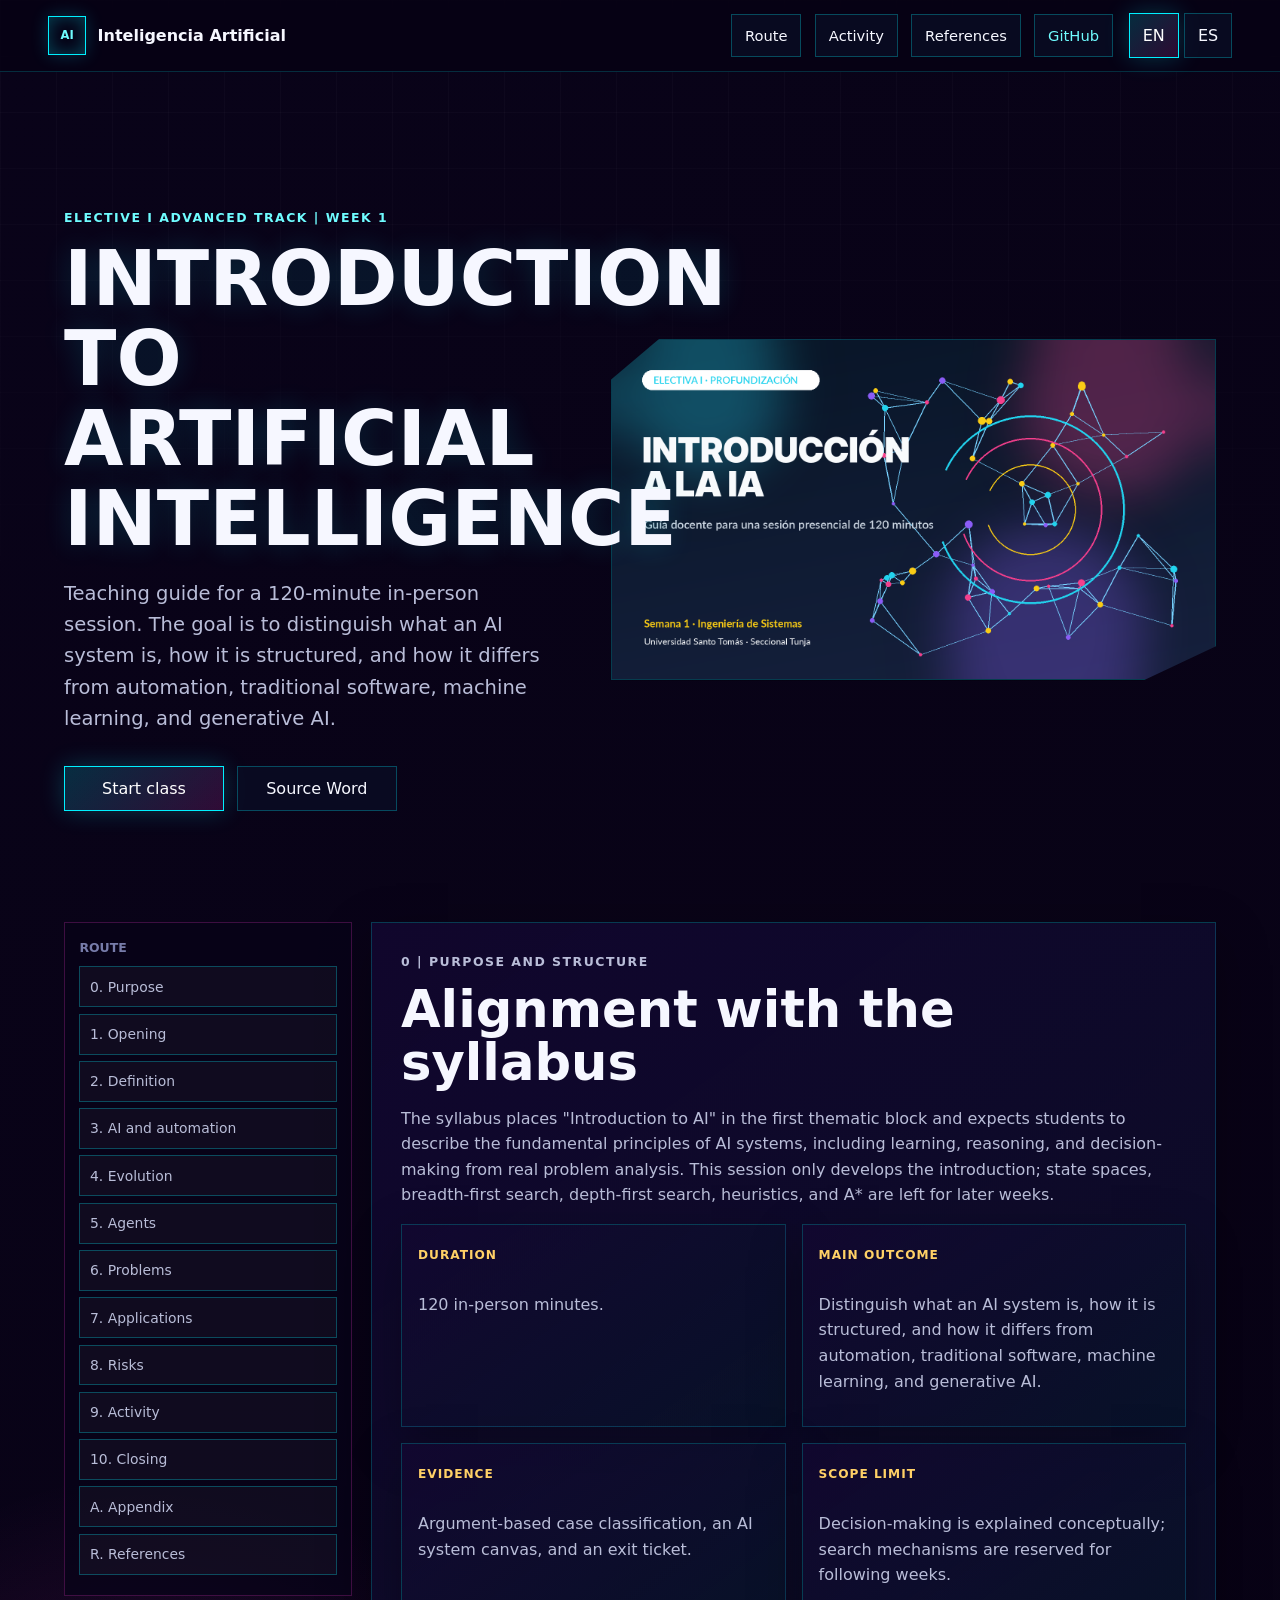
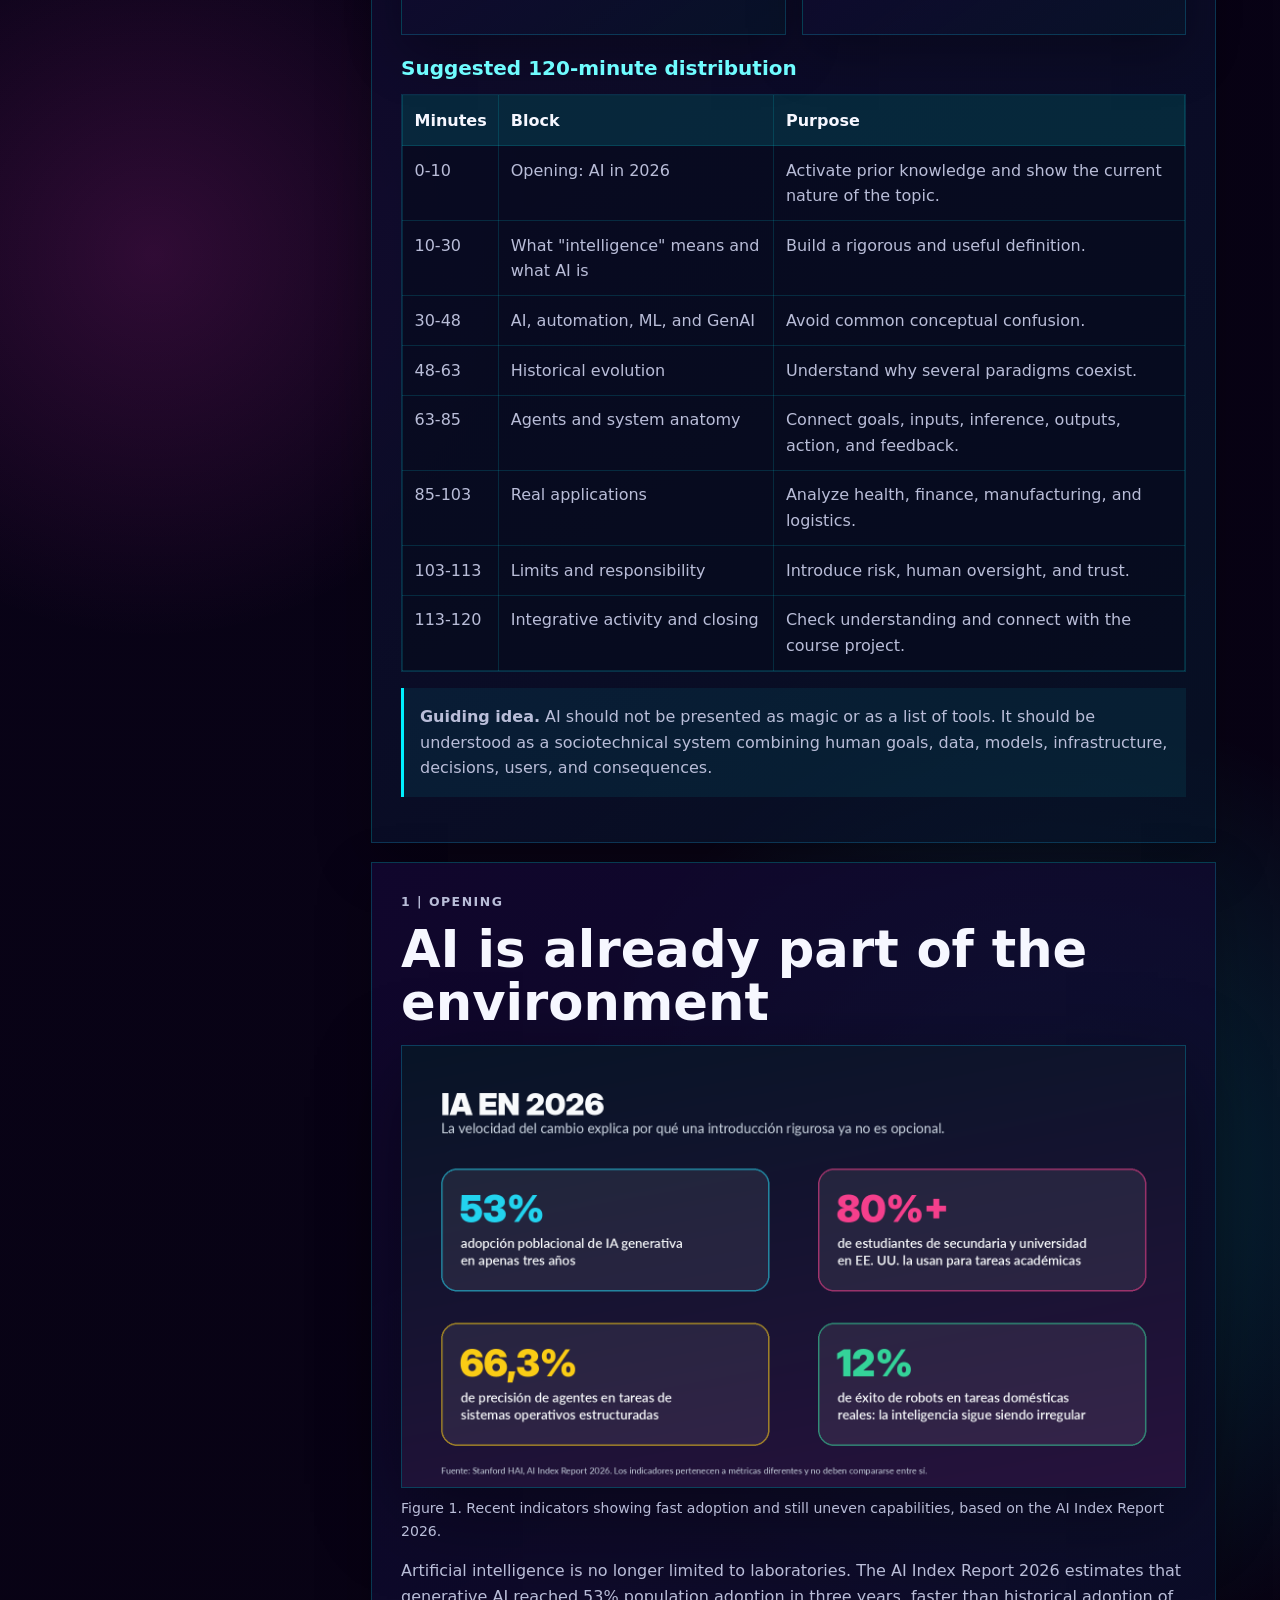
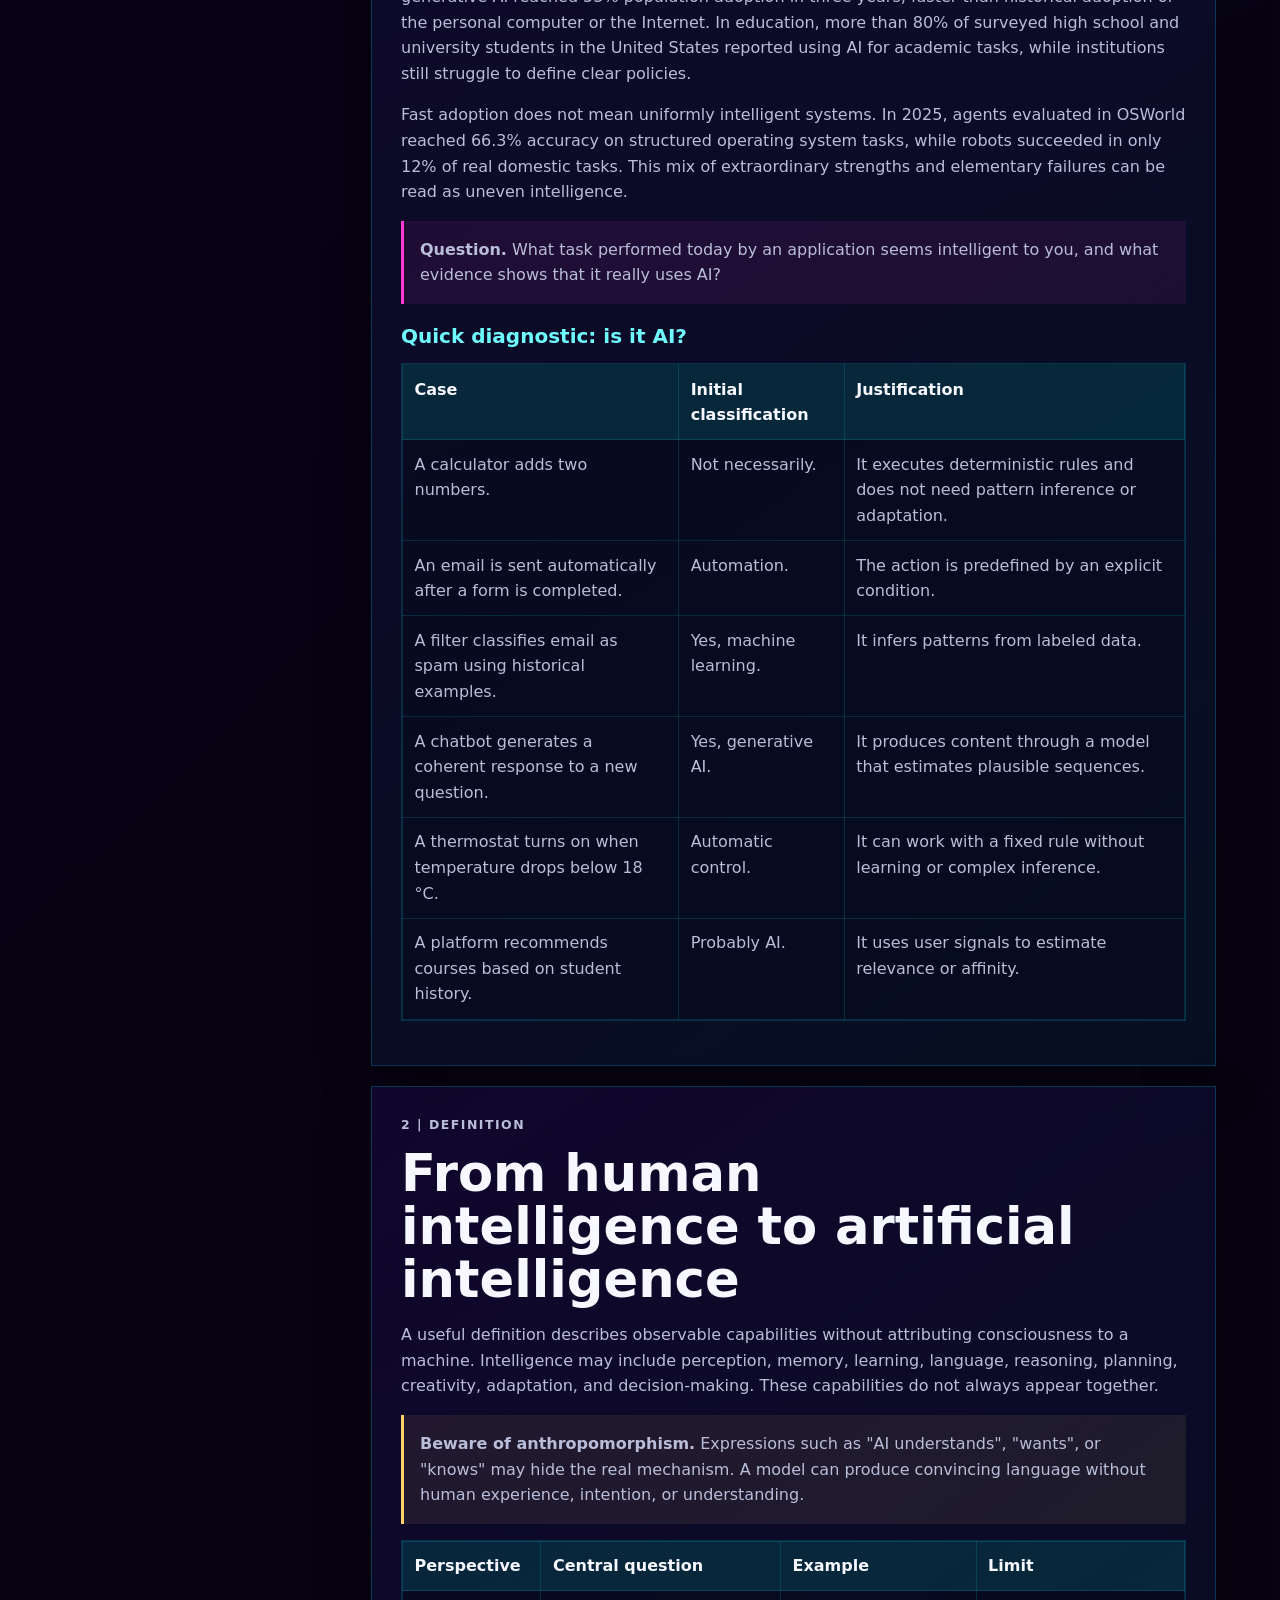
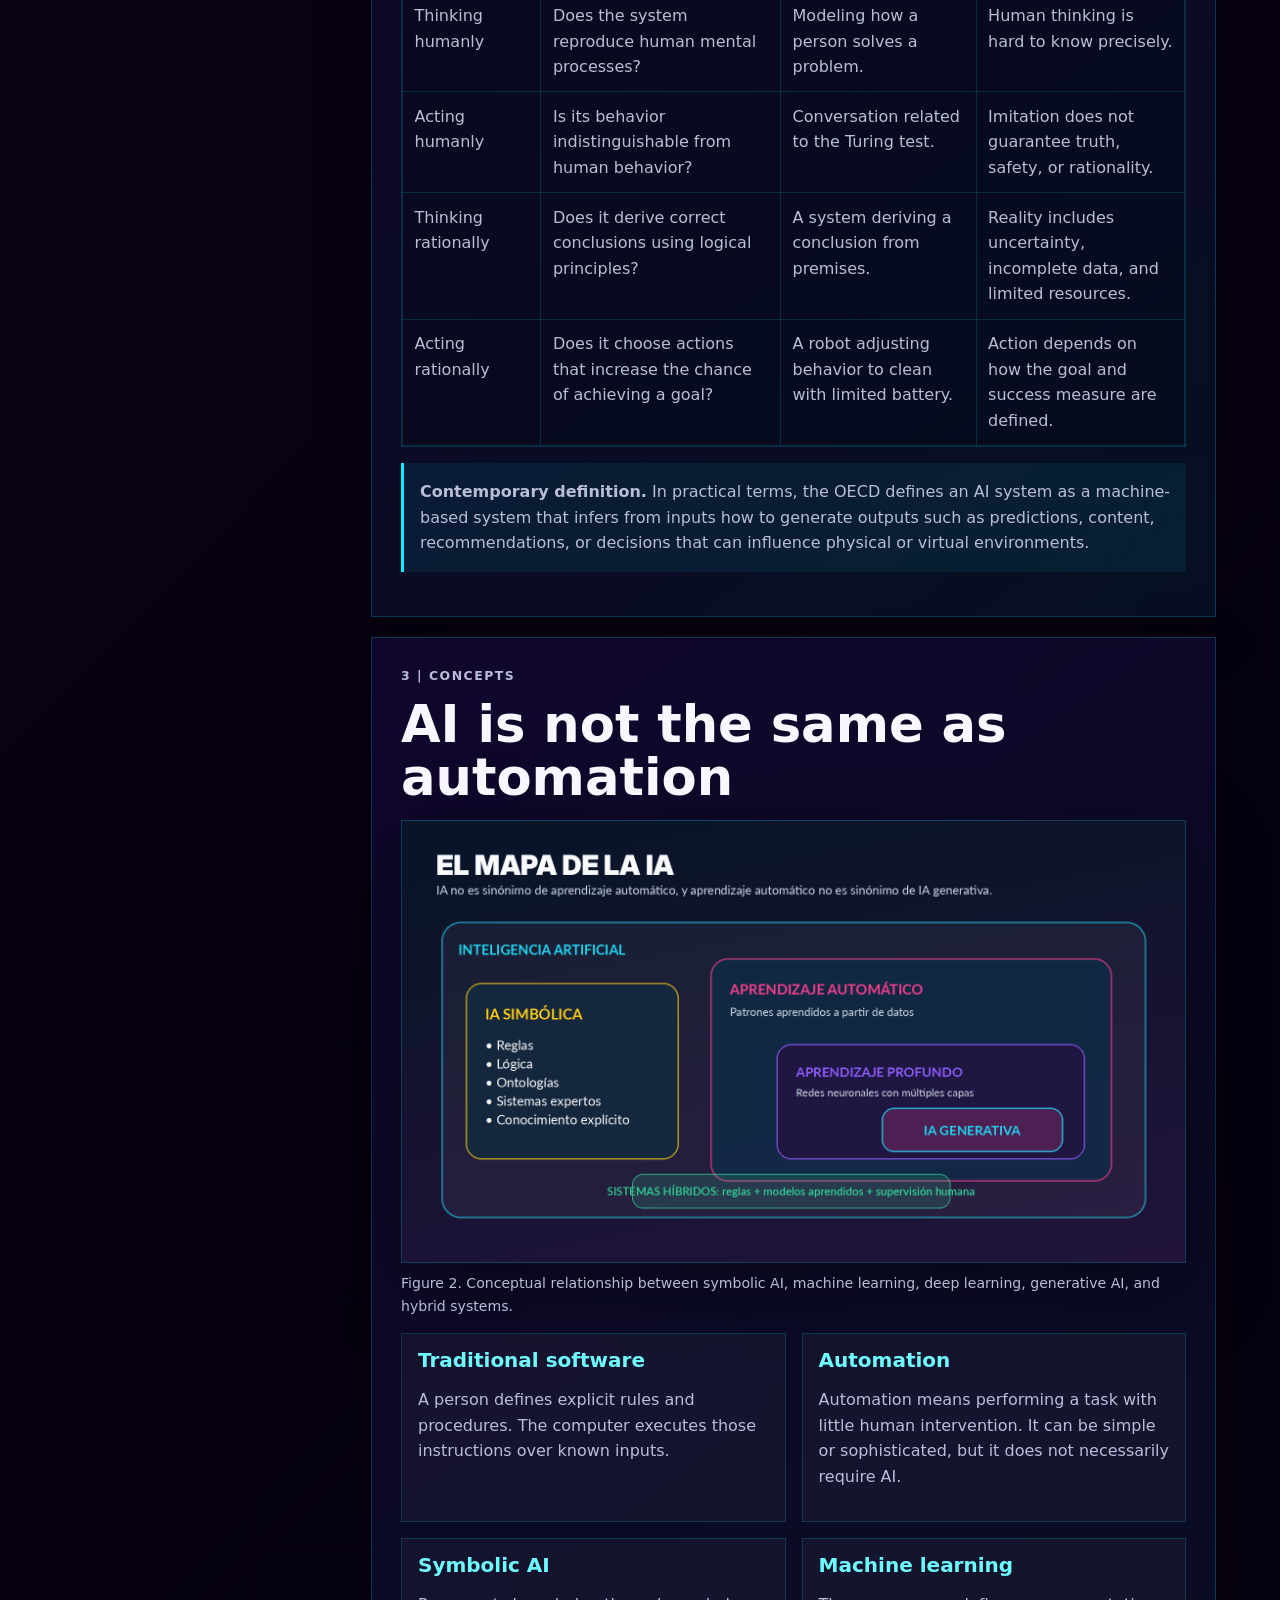
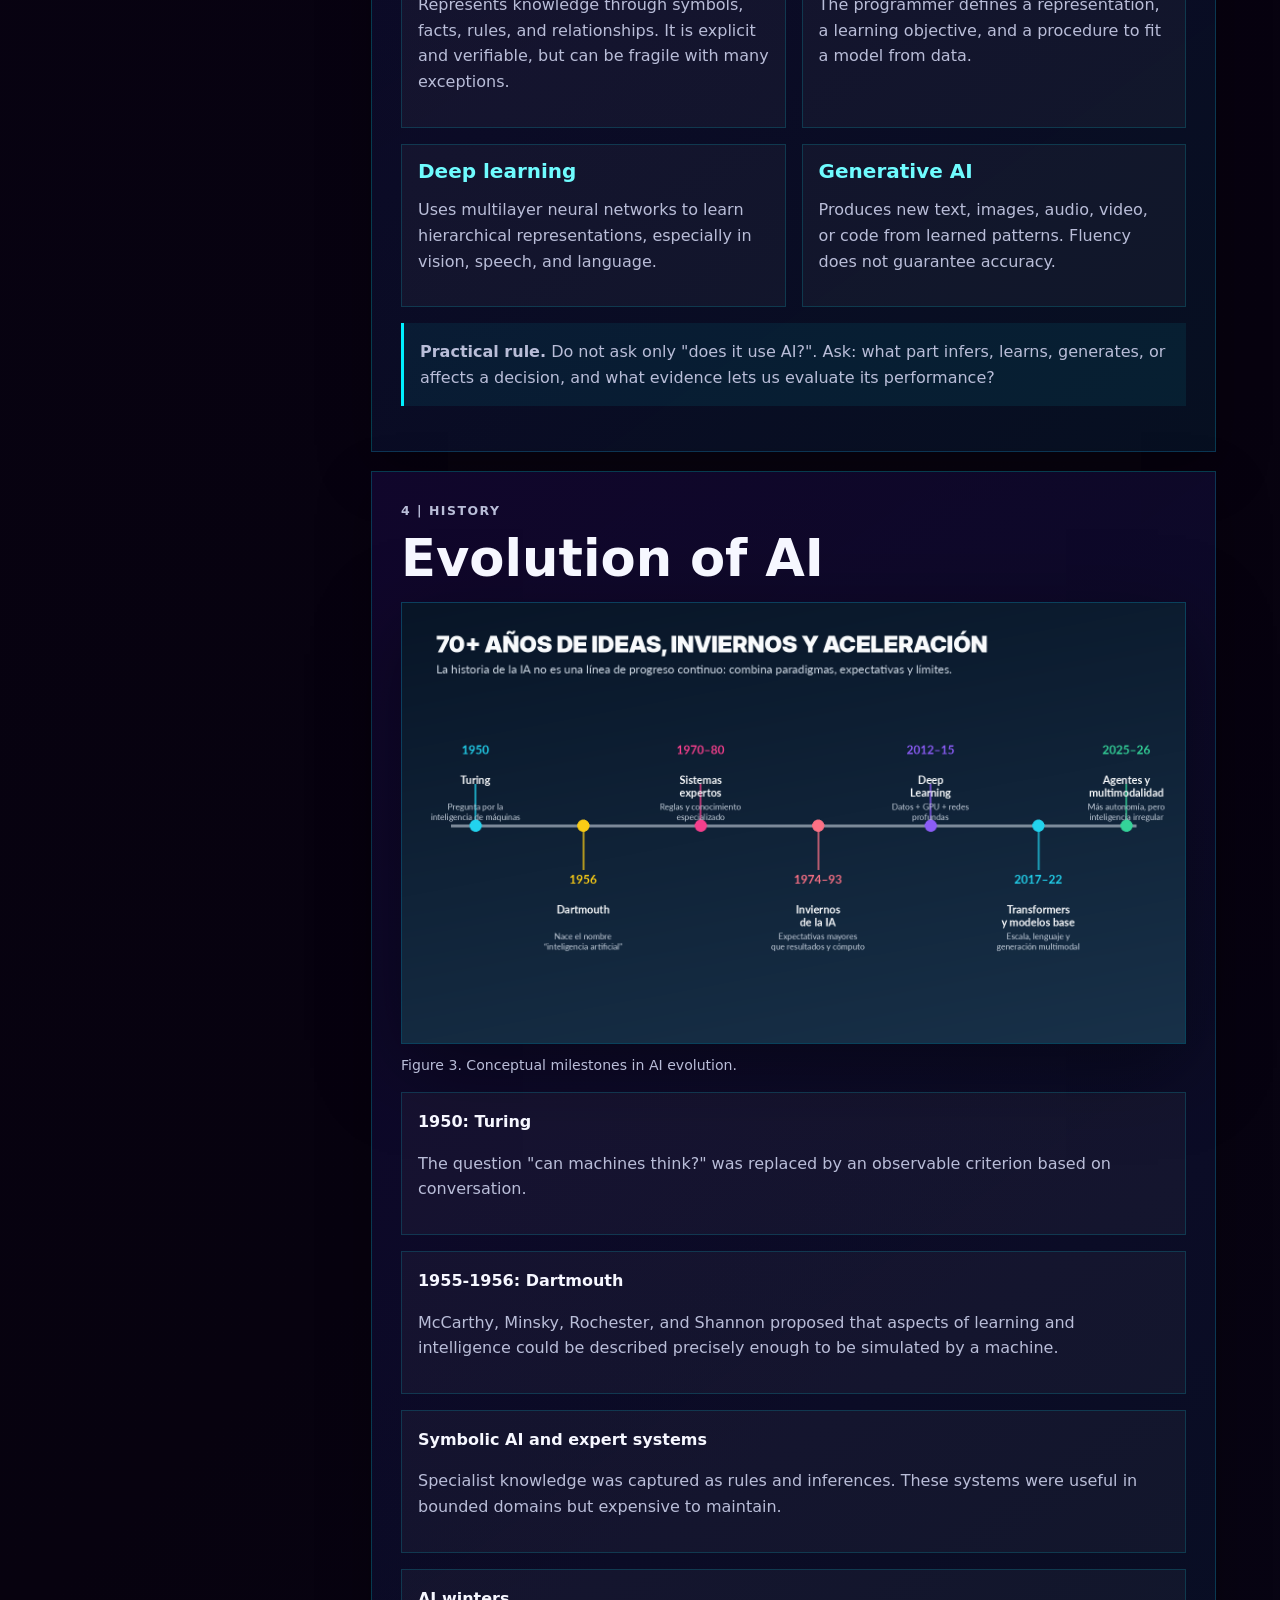
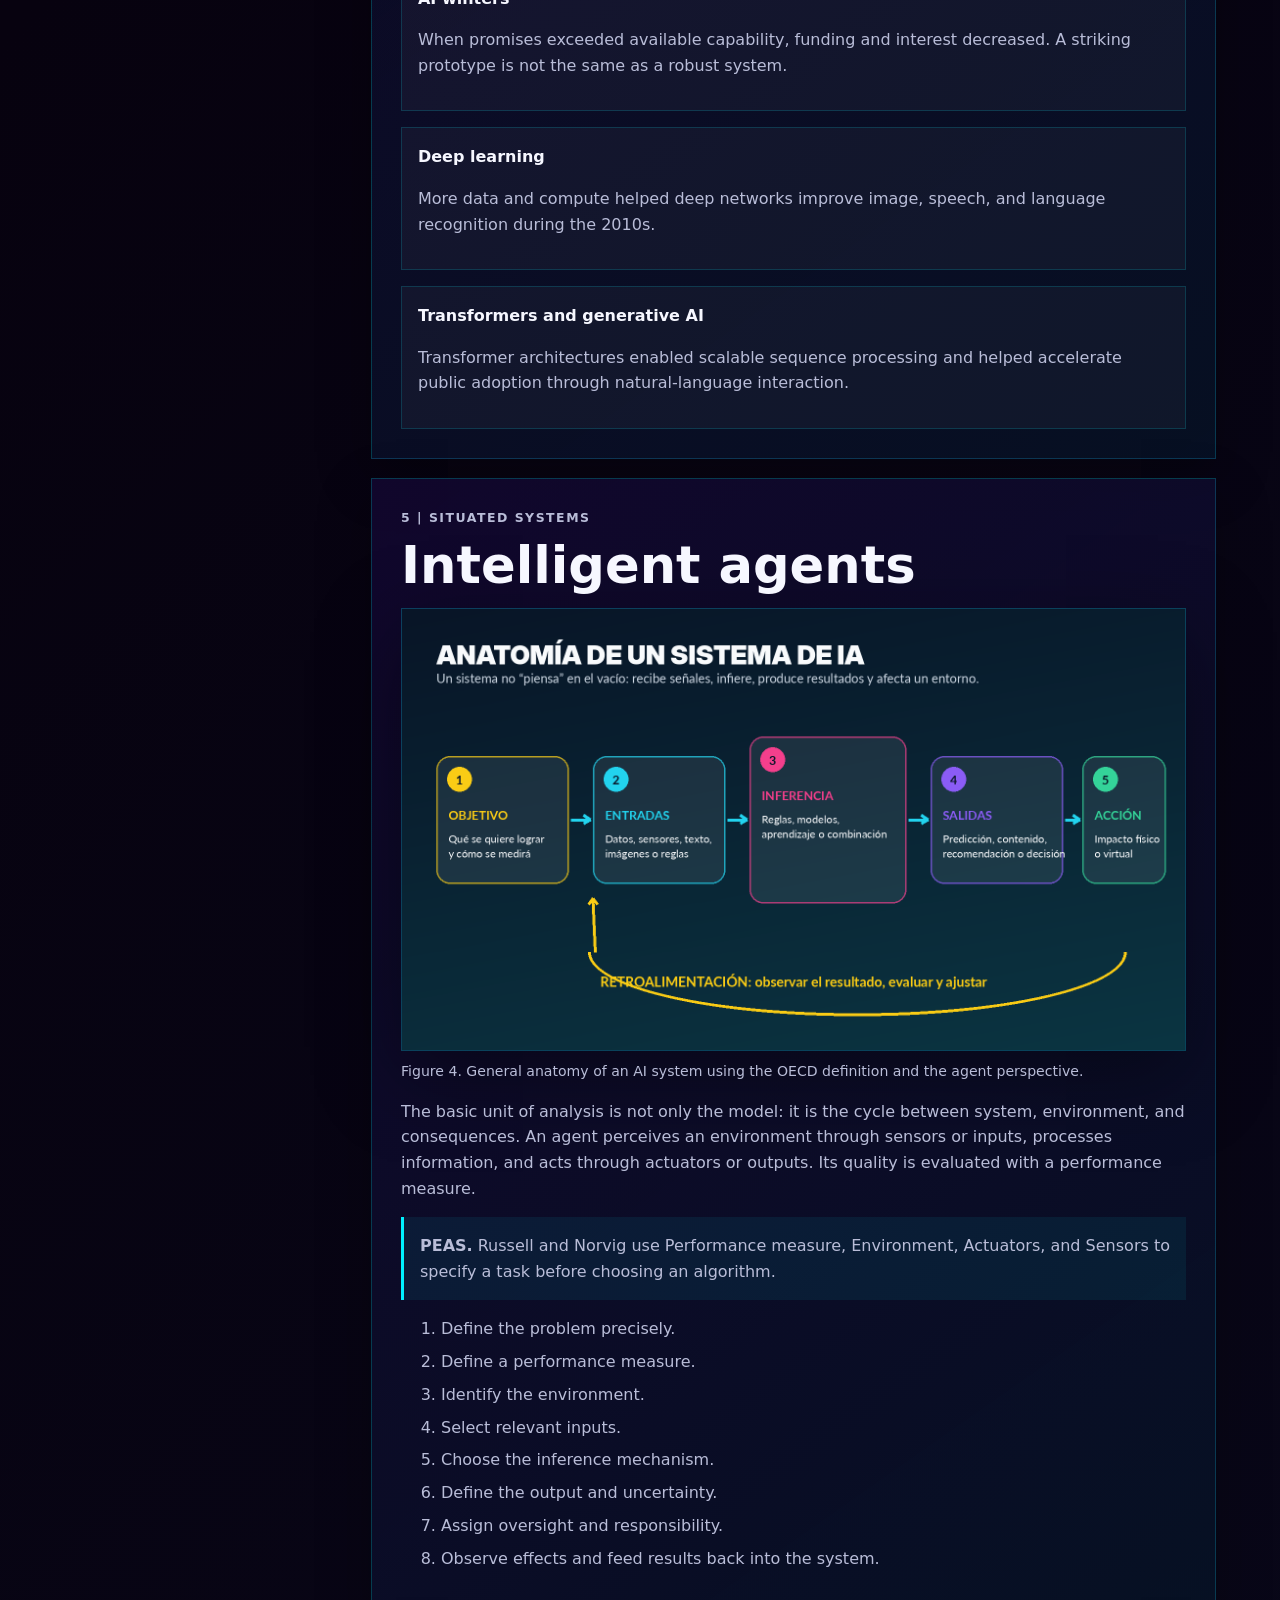
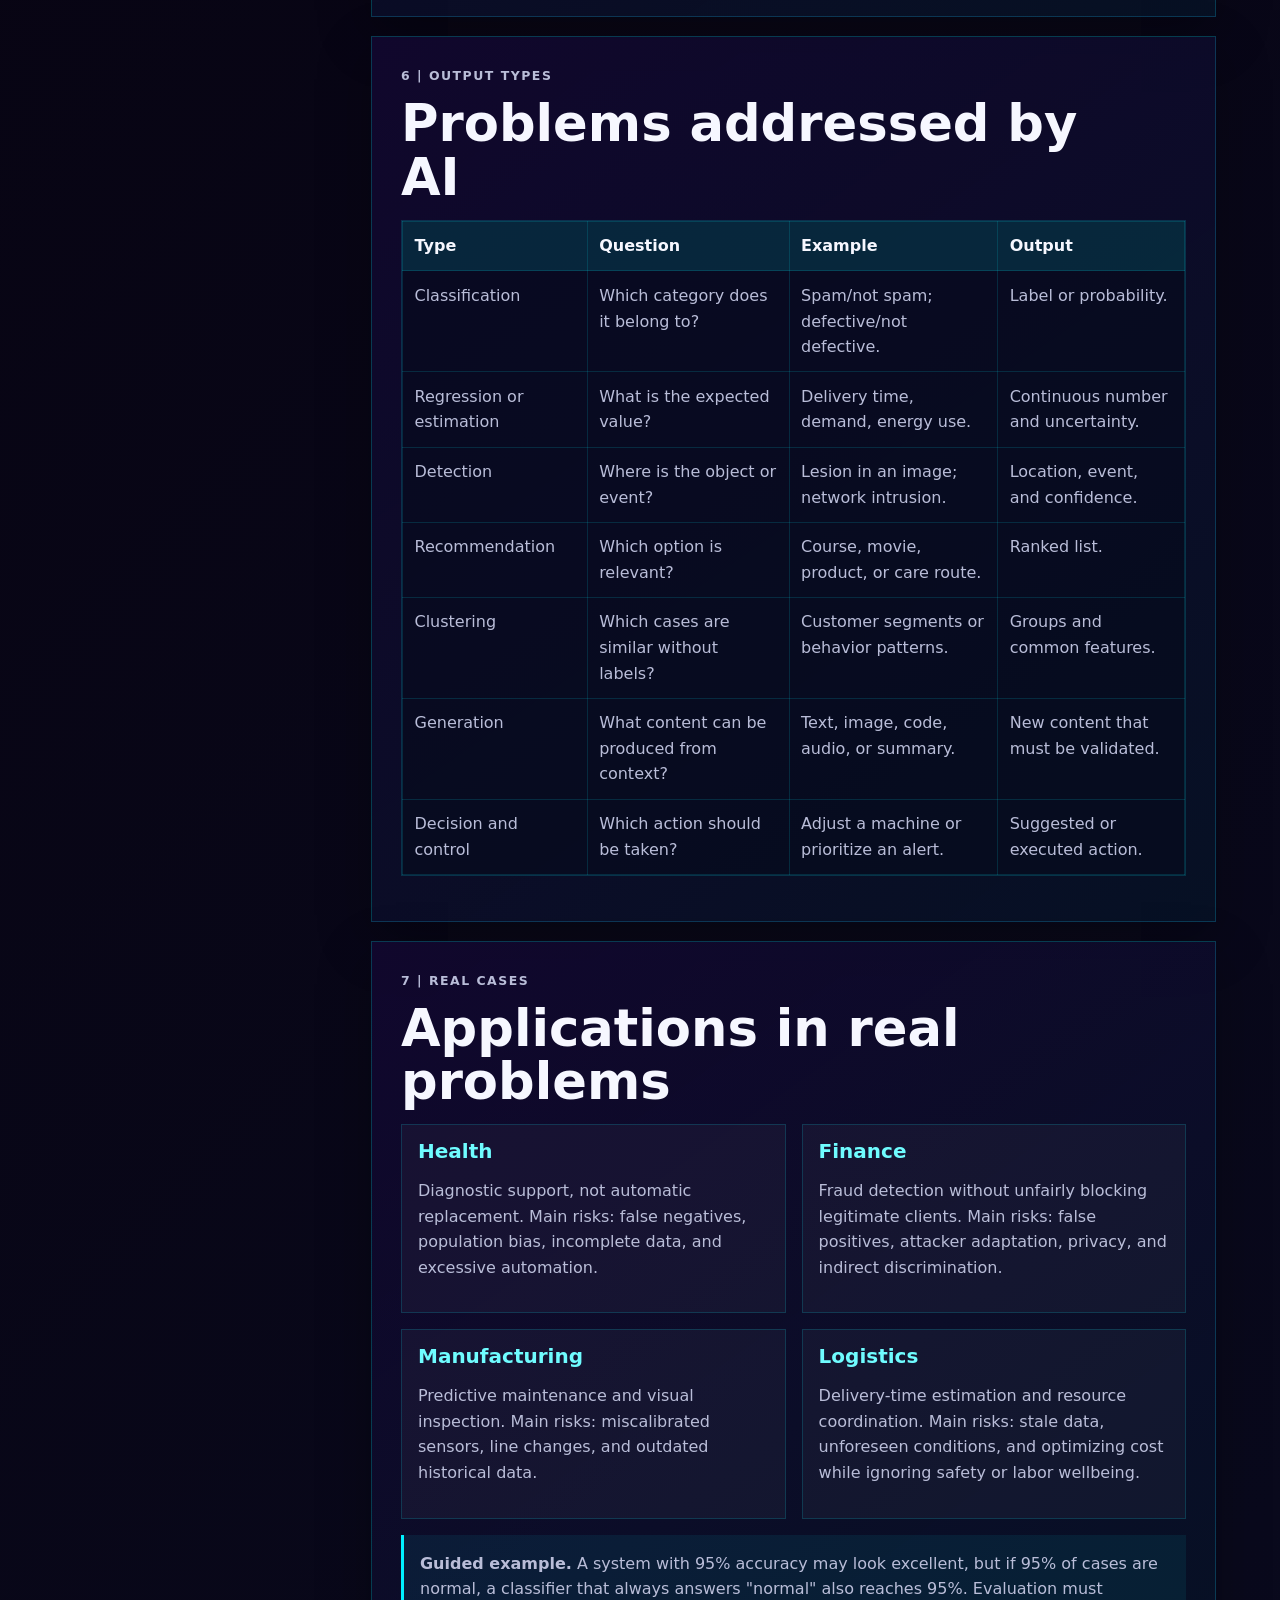
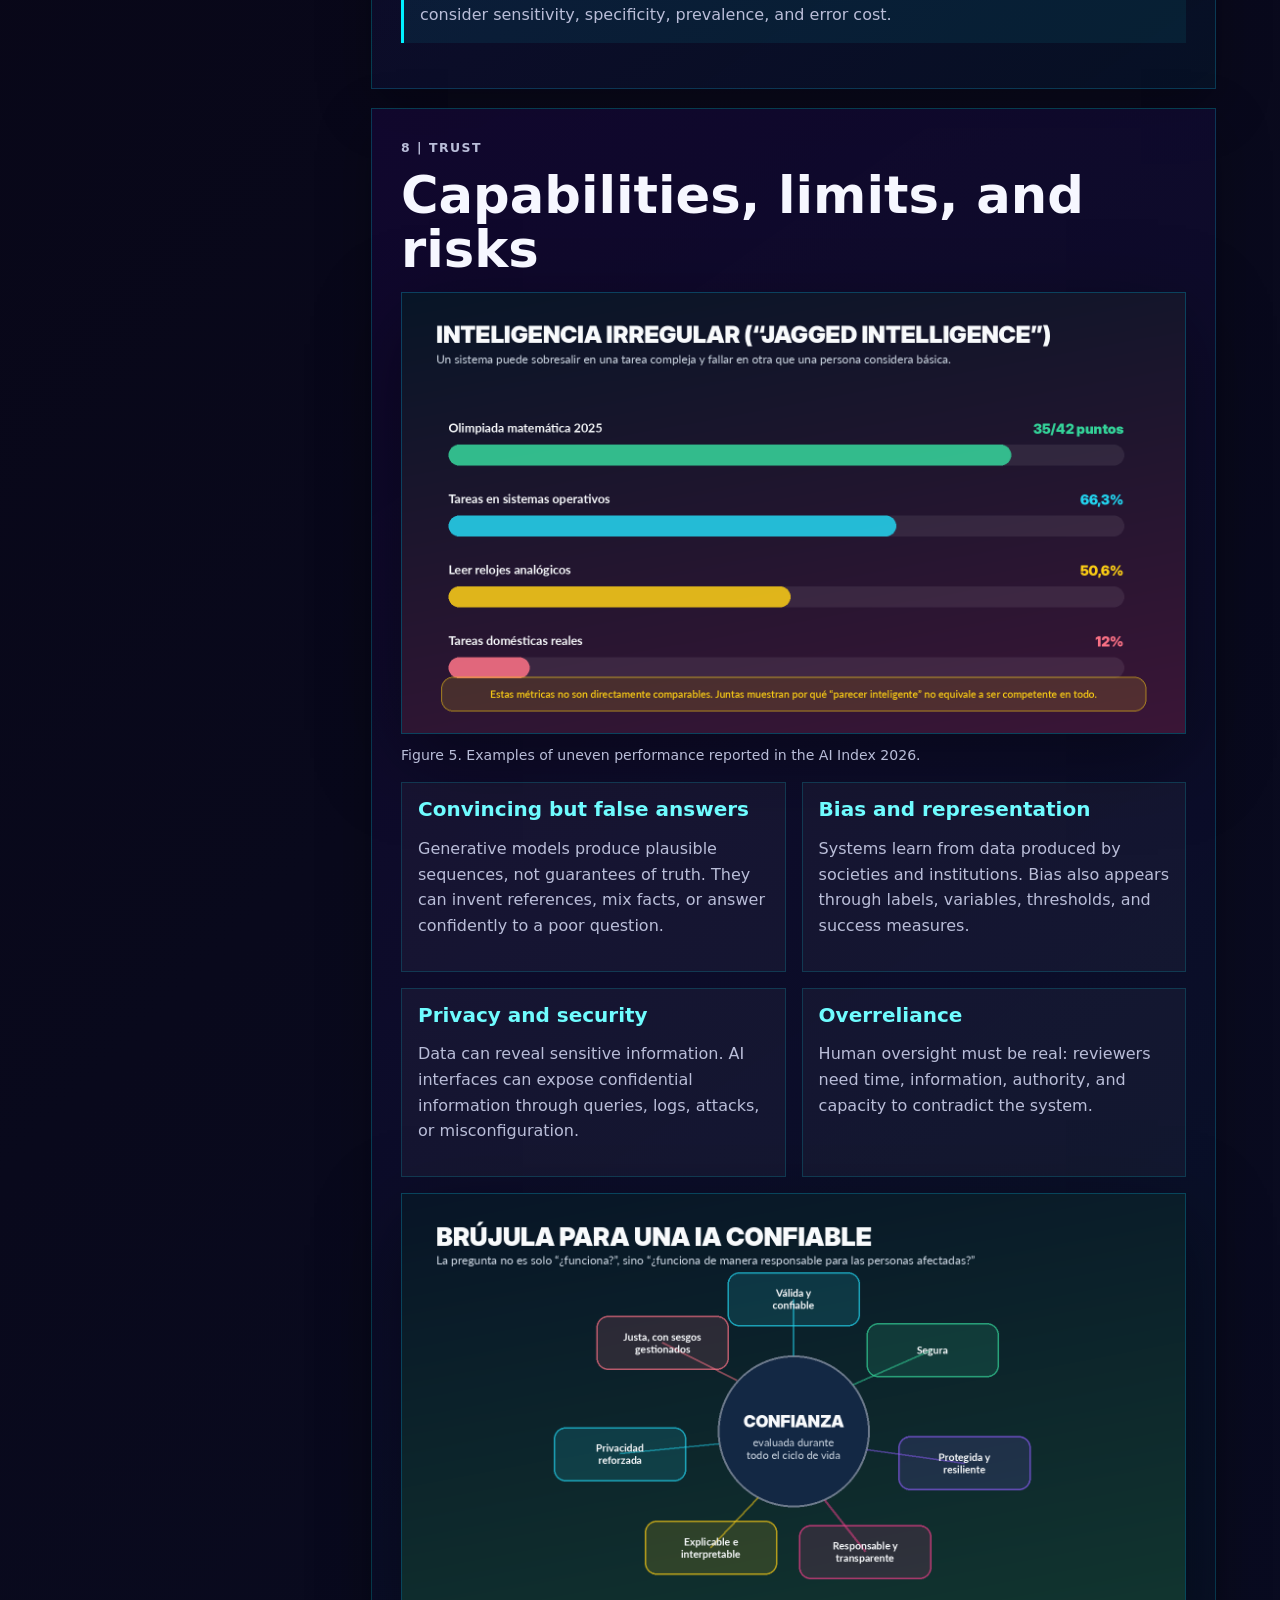
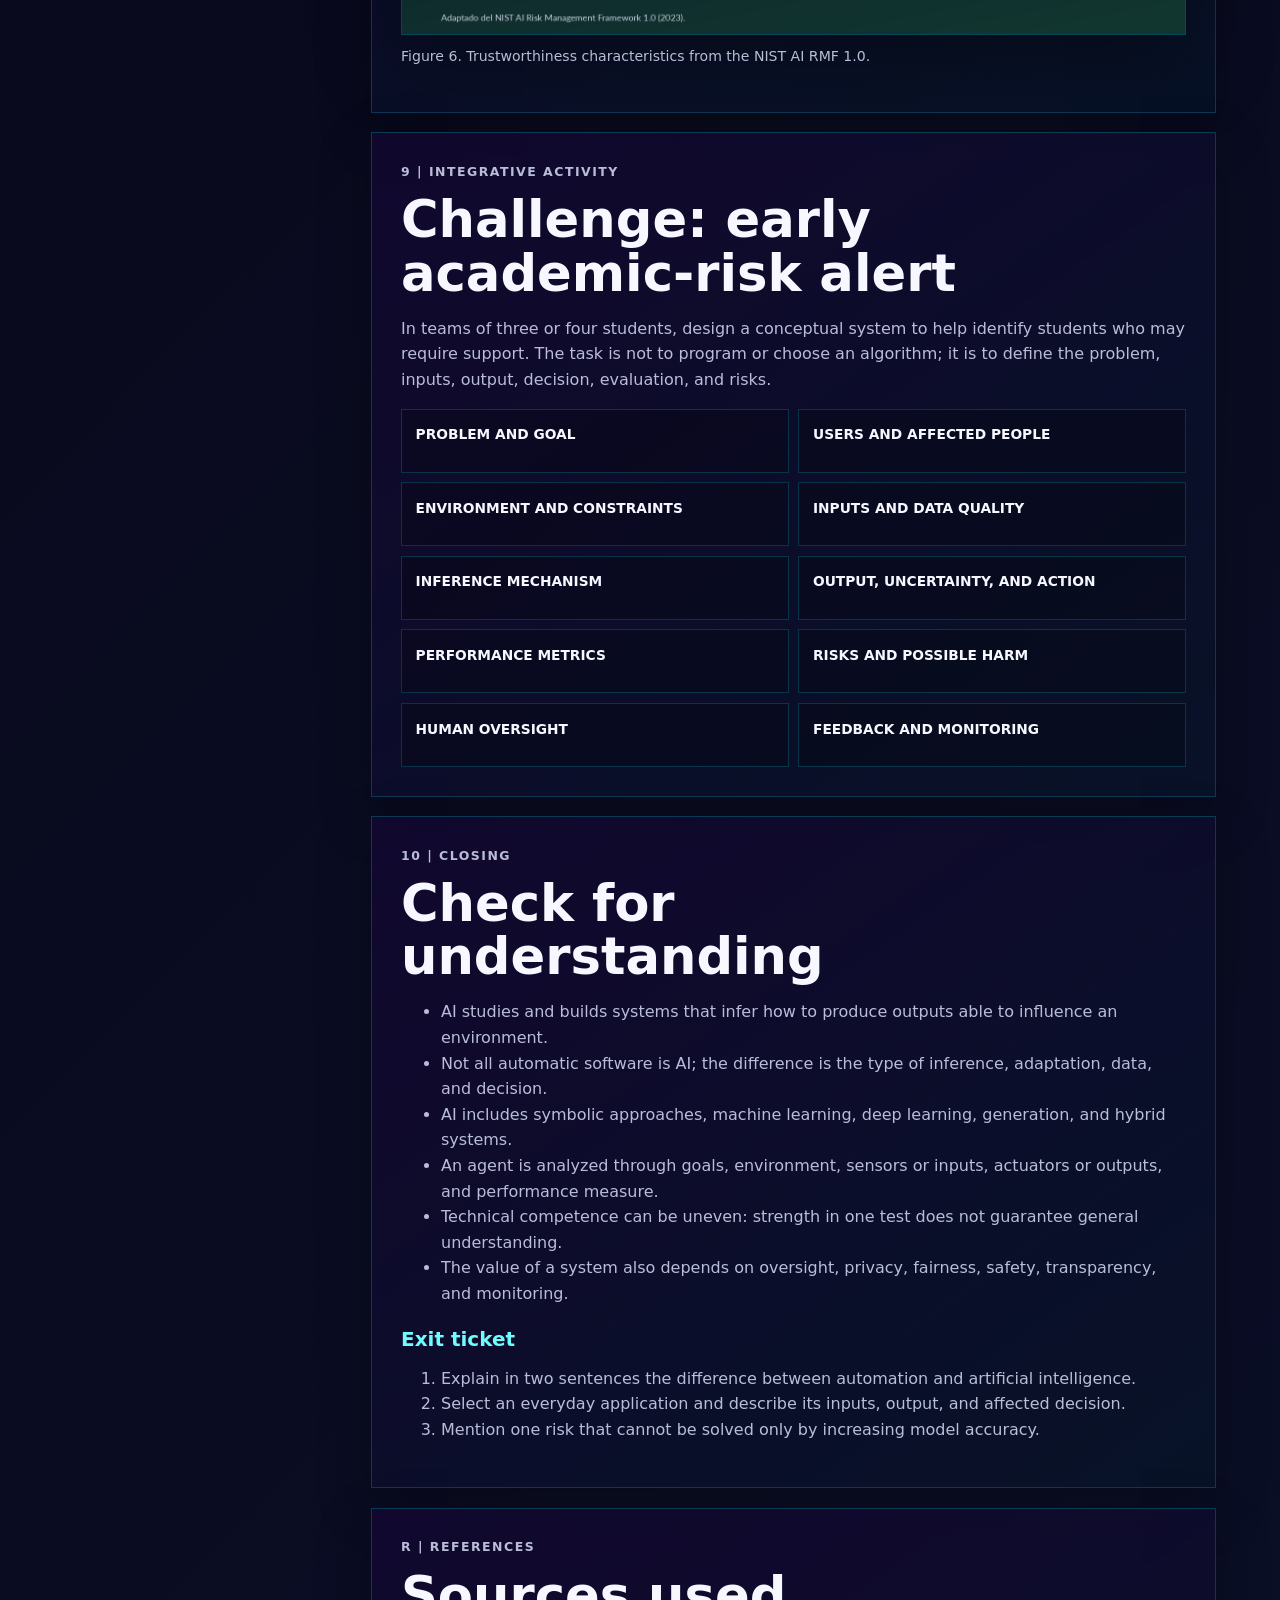
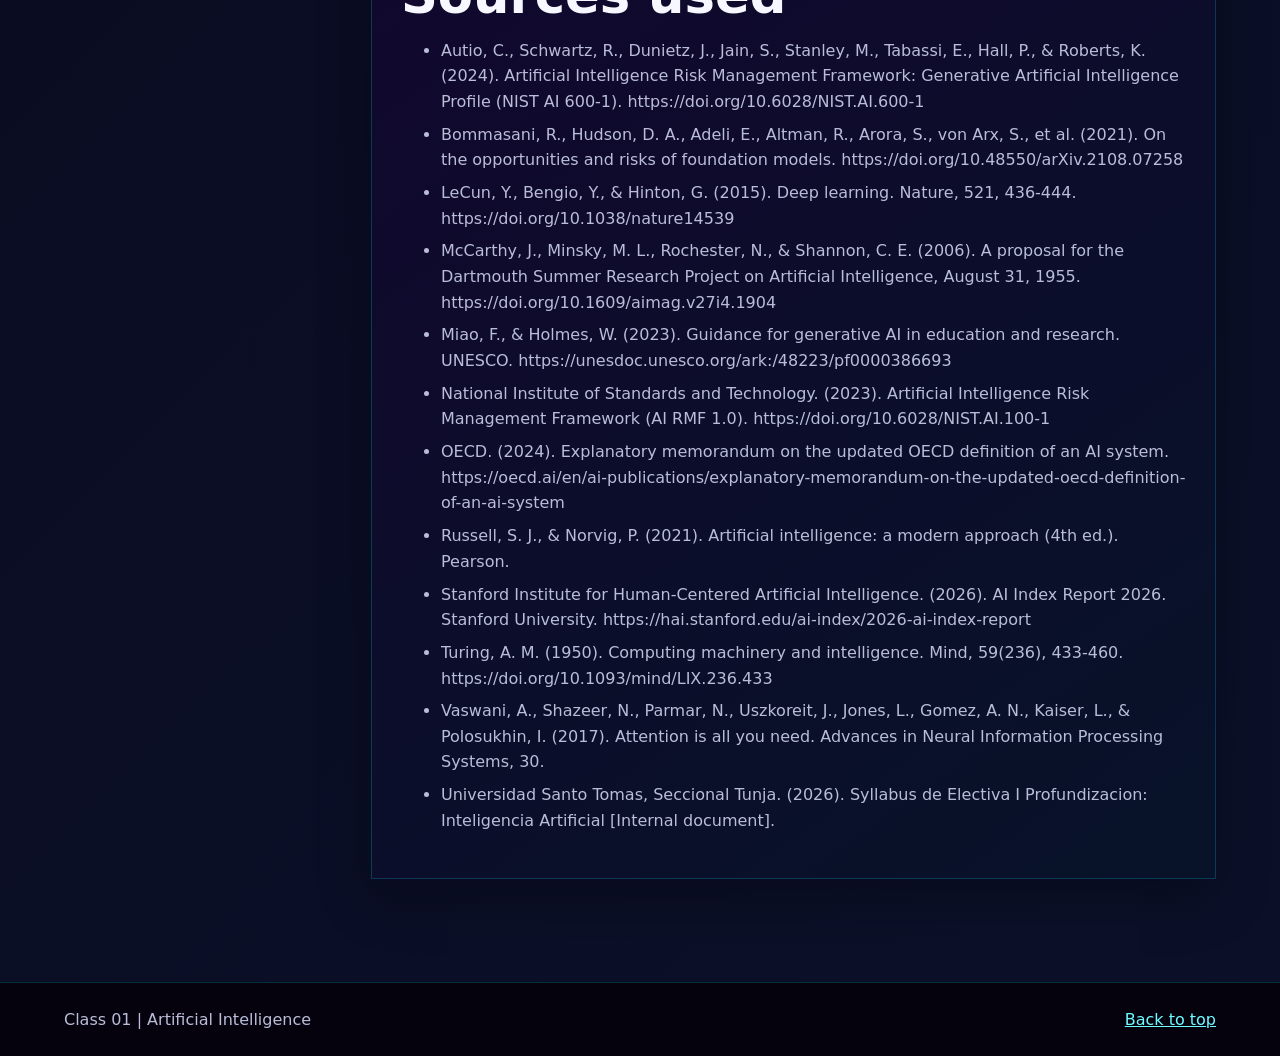
==== commit 07887fb6: "Fix class session language rendering" ====
--- a/clases/clase-01/index.html
+++ b/clases/clase-01/index.html
@@ -1,5 +1,5 @@
 <!doctype html>
-<html lang="es">
+<html lang="en">
   <head>
     <meta charset="utf-8">
     <meta name="viewport" content="width=device-width, initial-scale=1">
@@ -9,7 +9,7 @@
     >
     <title>Clase 01 | Introduccion a la IA</title>
     <link rel="preload" href="assets/hero-clase-01.png" as="image">
-    <link rel="stylesheet" href="../../styles.css?v=clase-01-20260806">
+    <link rel="stylesheet" href="../../styles.css?v=class-sessions-fix-20260806">
   </head>
   <body class="lesson-page">
     <header class="site-header">
@@ -68,7 +68,7 @@
           <a href="#referencias" data-lesson-nav="references" data-lesson-i18n="idxReferences">R. References</a>
         </aside>
 
-        <div class="lesson-content" data-lang-only="es">
+        <div class="lesson-content" data-lang-only="es" hidden>
           <section class="lesson-section" id="proposito">
             <p class="eyebrow">0 | Proposito y estructura</p>
             <h2>Alineacion con el syllabus</h2>
@@ -759,6 +759,6 @@
       <span data-lesson-i18n="footerText">Class 01 | Artificial Intelligence</span>
       <a href="#top" data-lesson-i18n="backTop">Back to top</a>
     </footer>
-    <script src="lesson.js?v=clase-01-20260806"></script>
+    <script src="lesson.js?v=class-sessions-fix-20260806"></script>
   </body>
 </html>
--- a/styles.css
+++ b/styles.css
@@ -52,6 +52,10 @@
   mask-image: linear-gradient(to bottom, rgba(0, 0, 0, 0.8), transparent 78%);
 }
 
+[hidden] {
+  display: none !important;
+}
+
 a {
   color: inherit;
 }
@@ -446,6 +450,10 @@
   max-width: 58rem;
   margin: 0;
   color: var(--muted);
+}
+
+.session-card .primary-action {
+  white-space: nowrap;
 }
 
 .lesson-page .site-header {
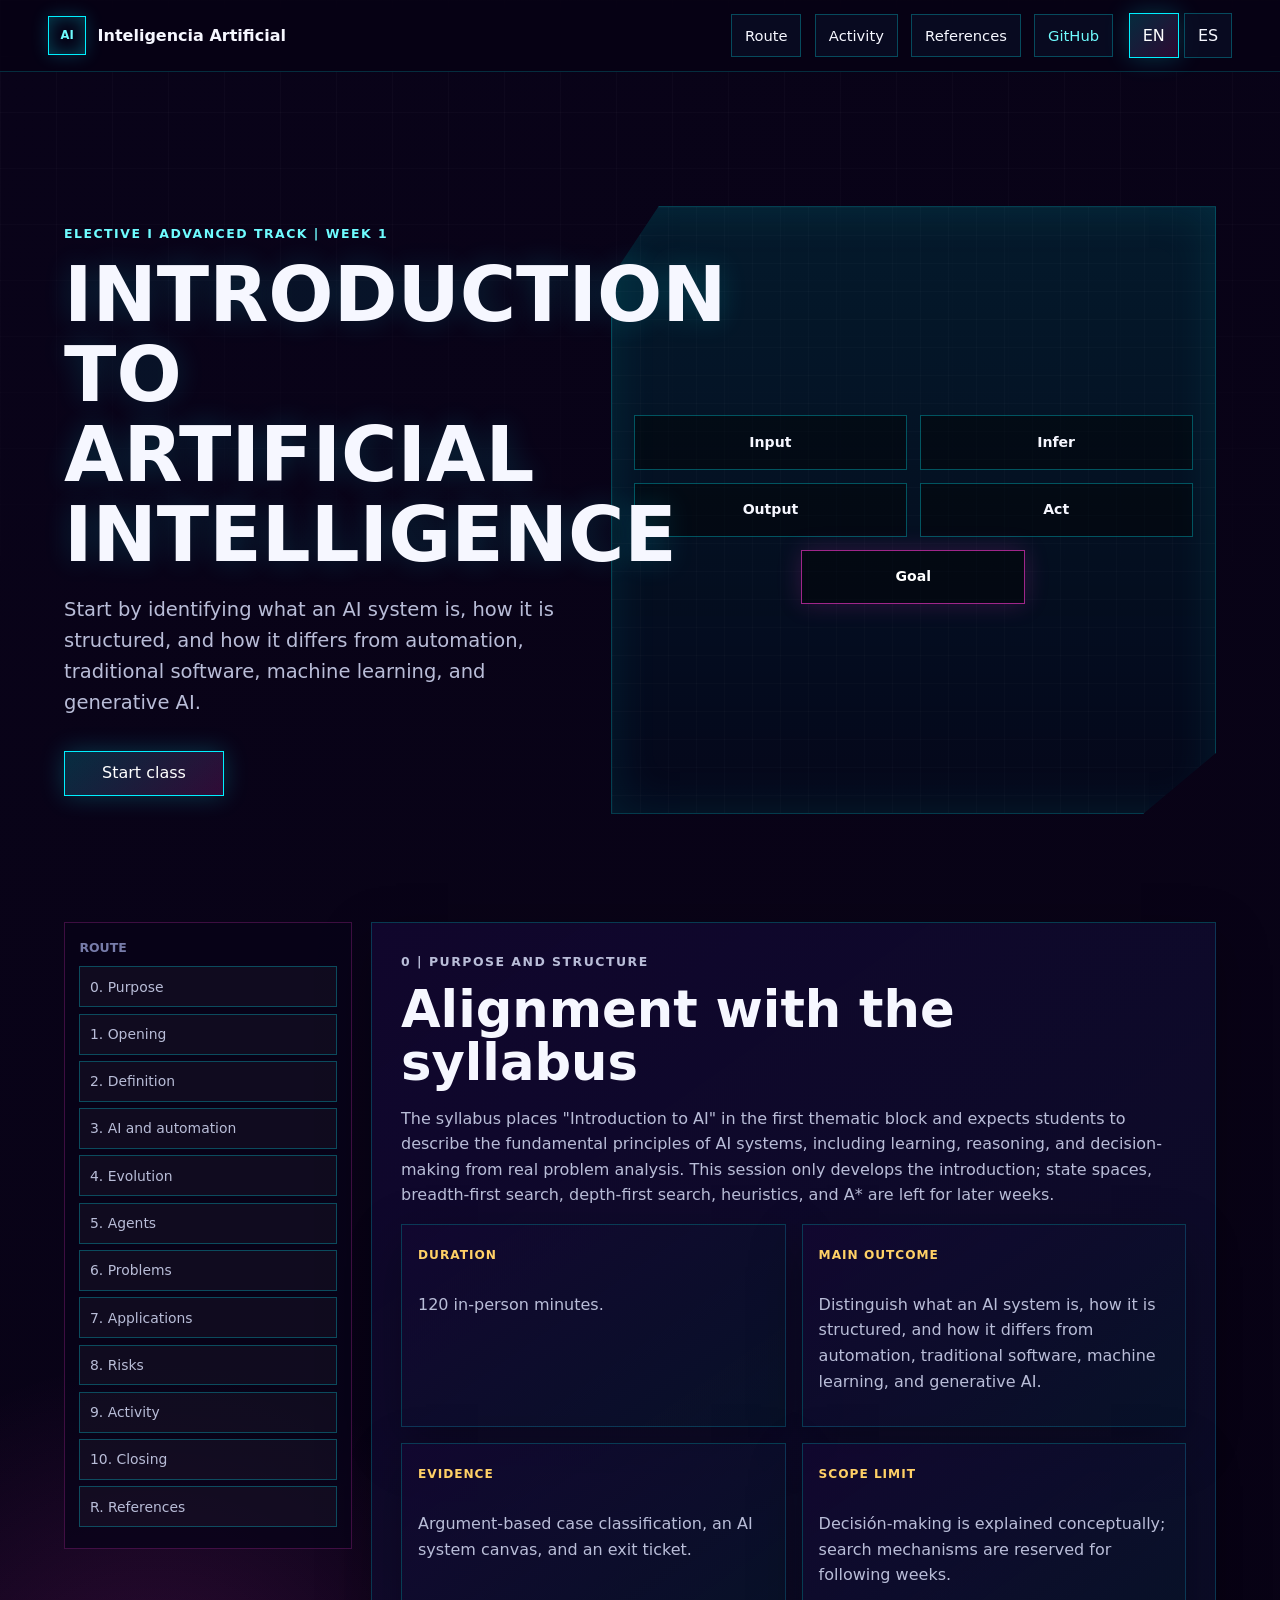
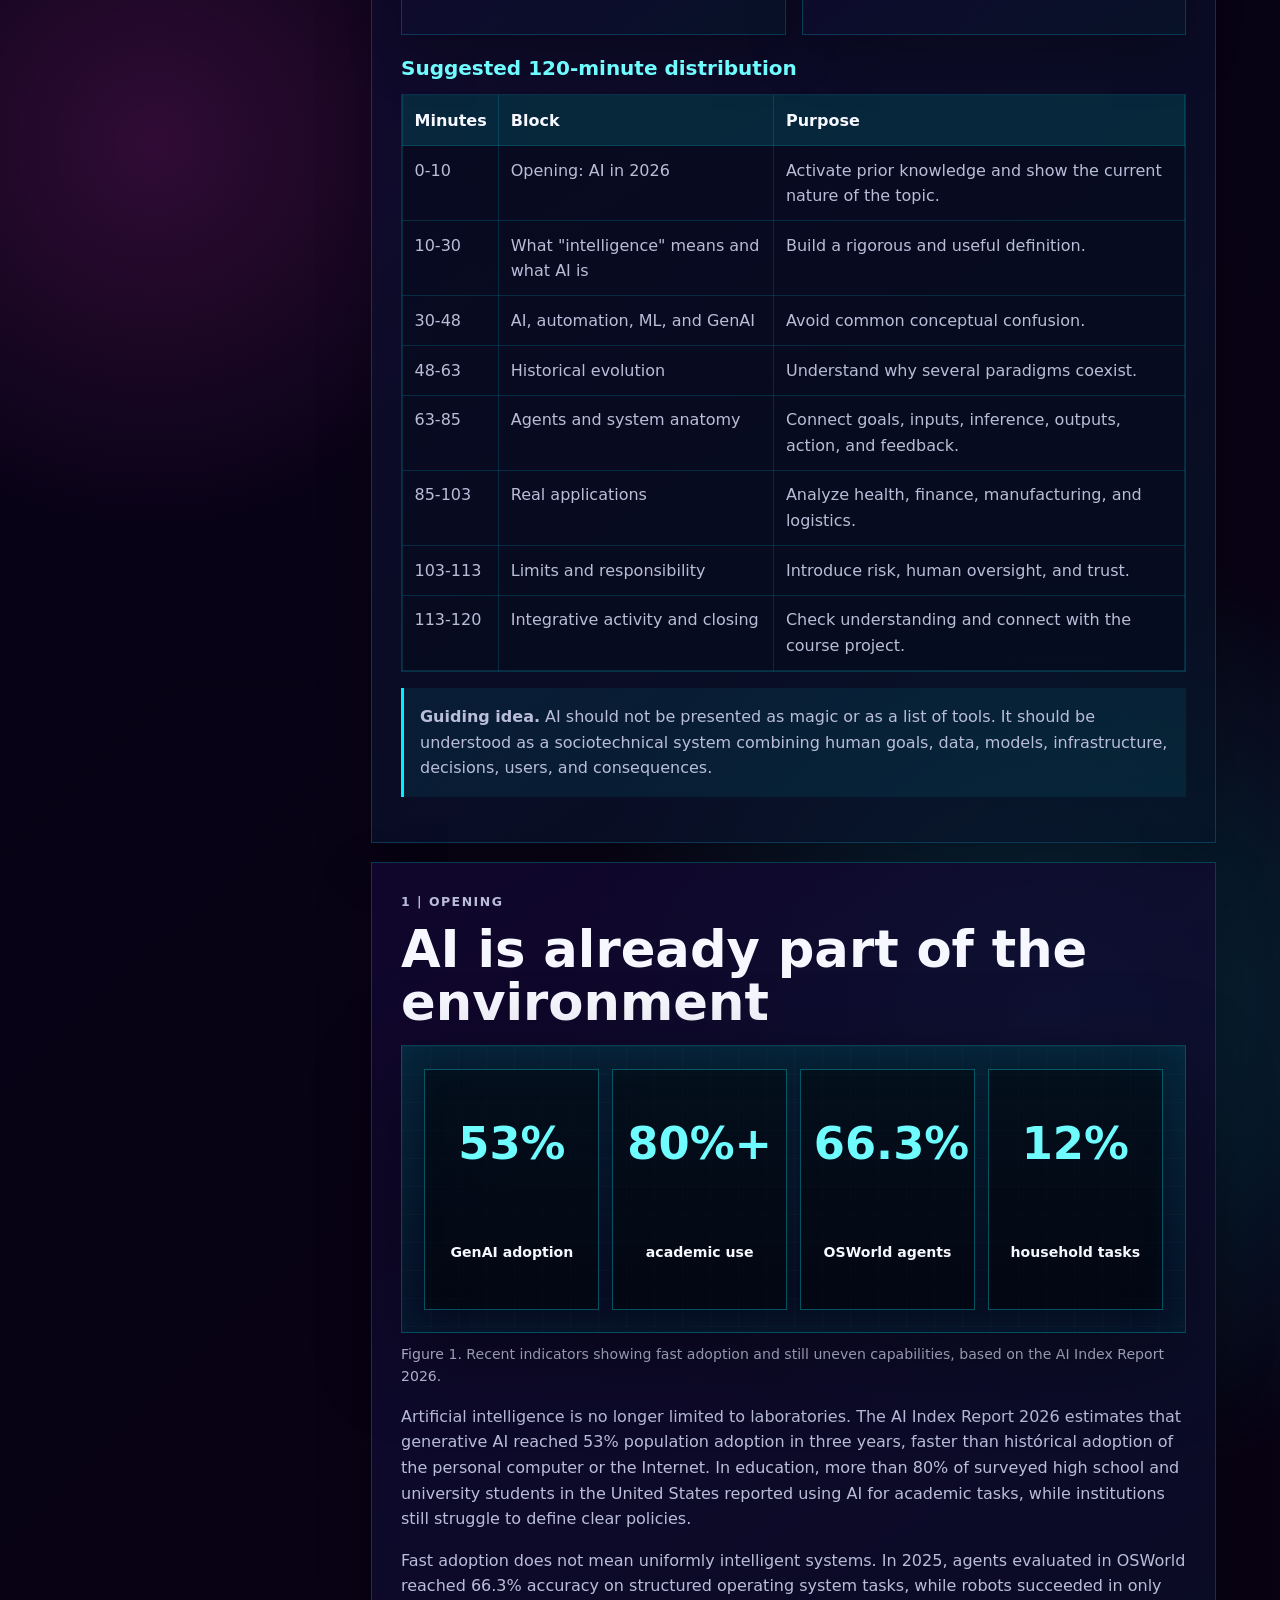
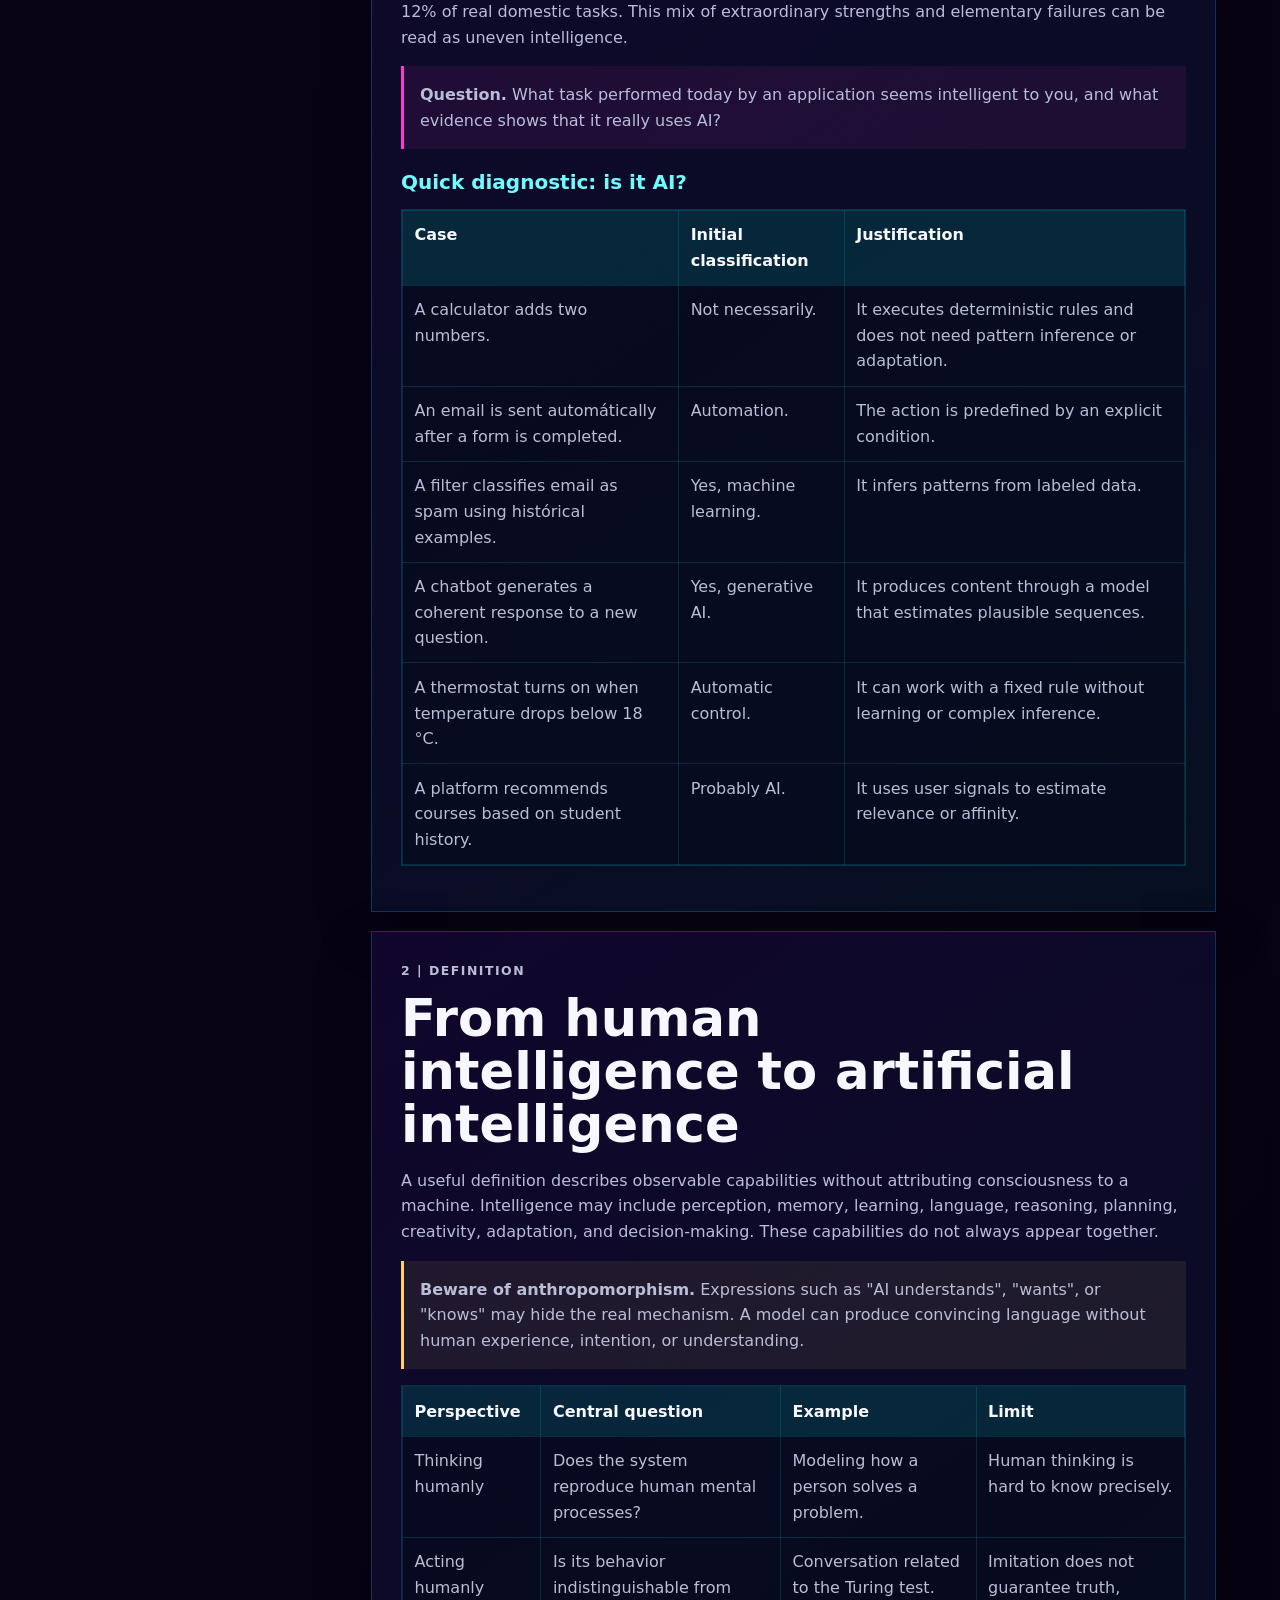
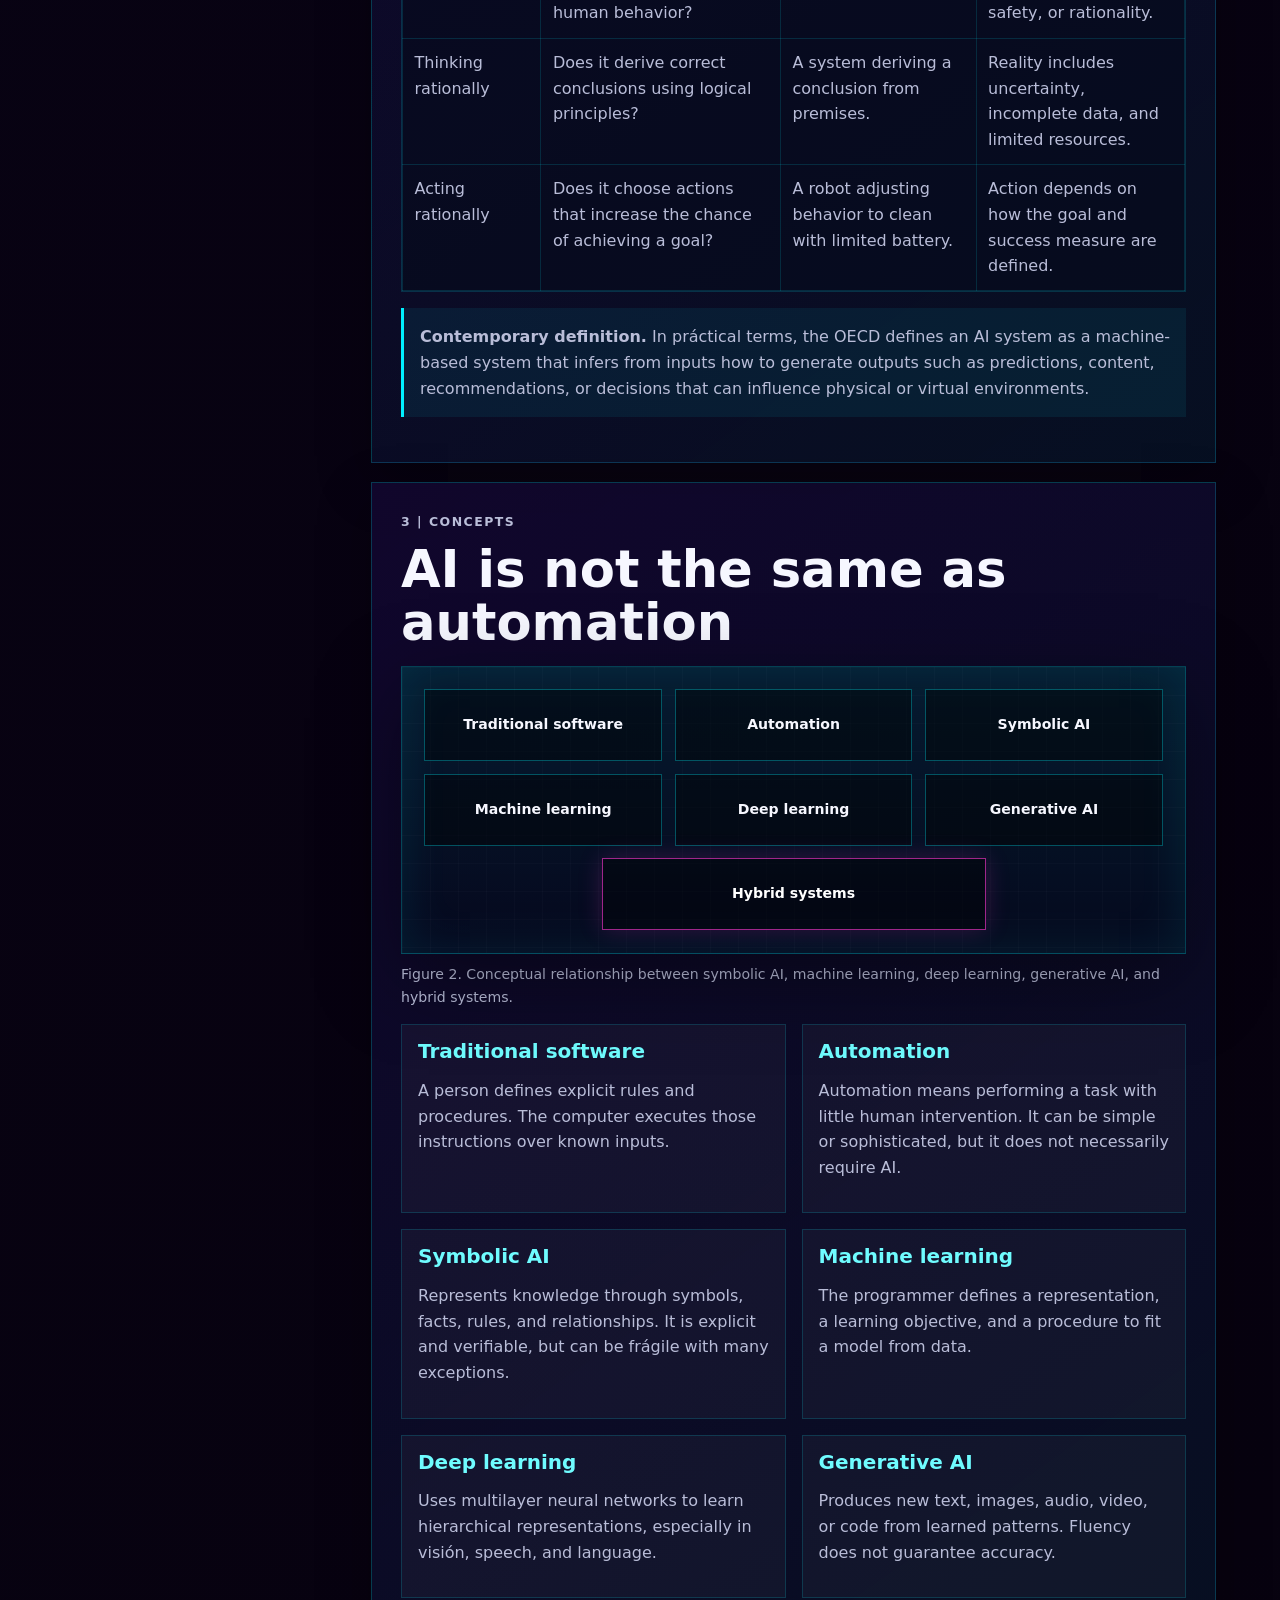
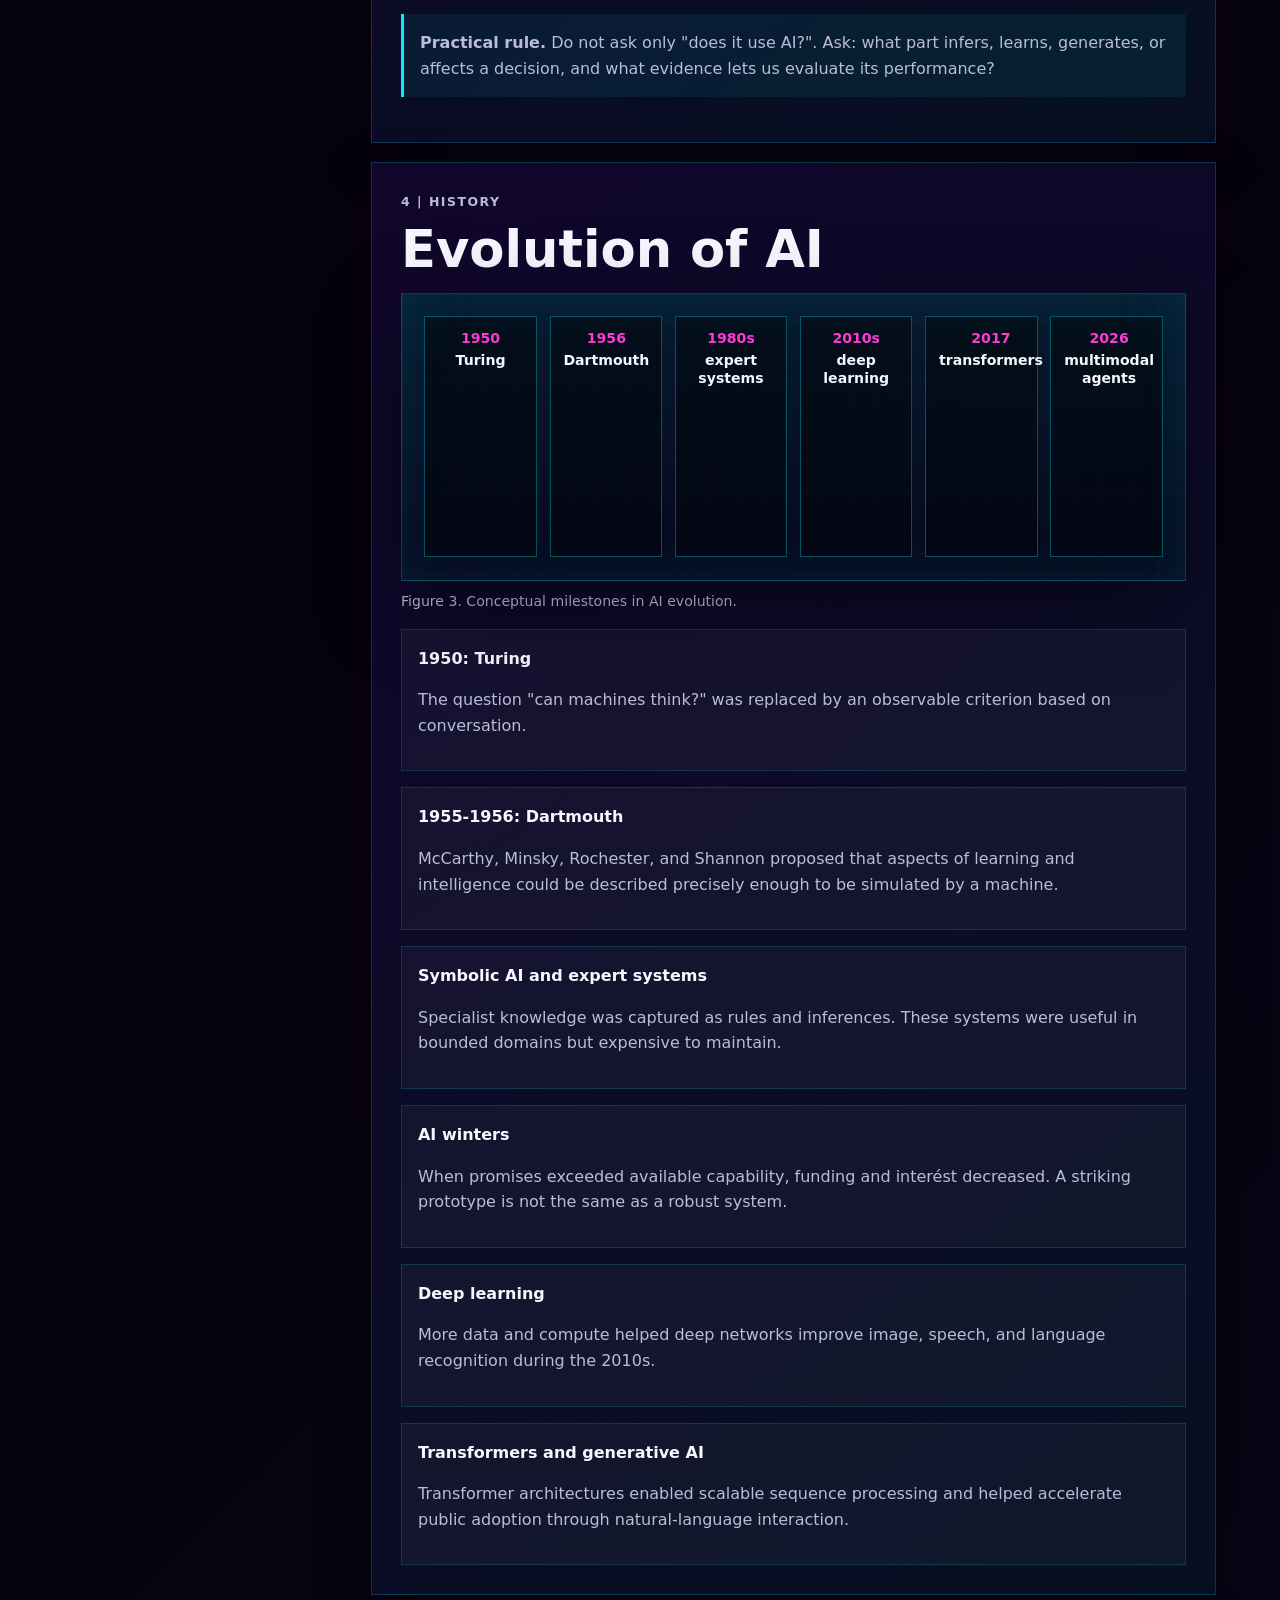
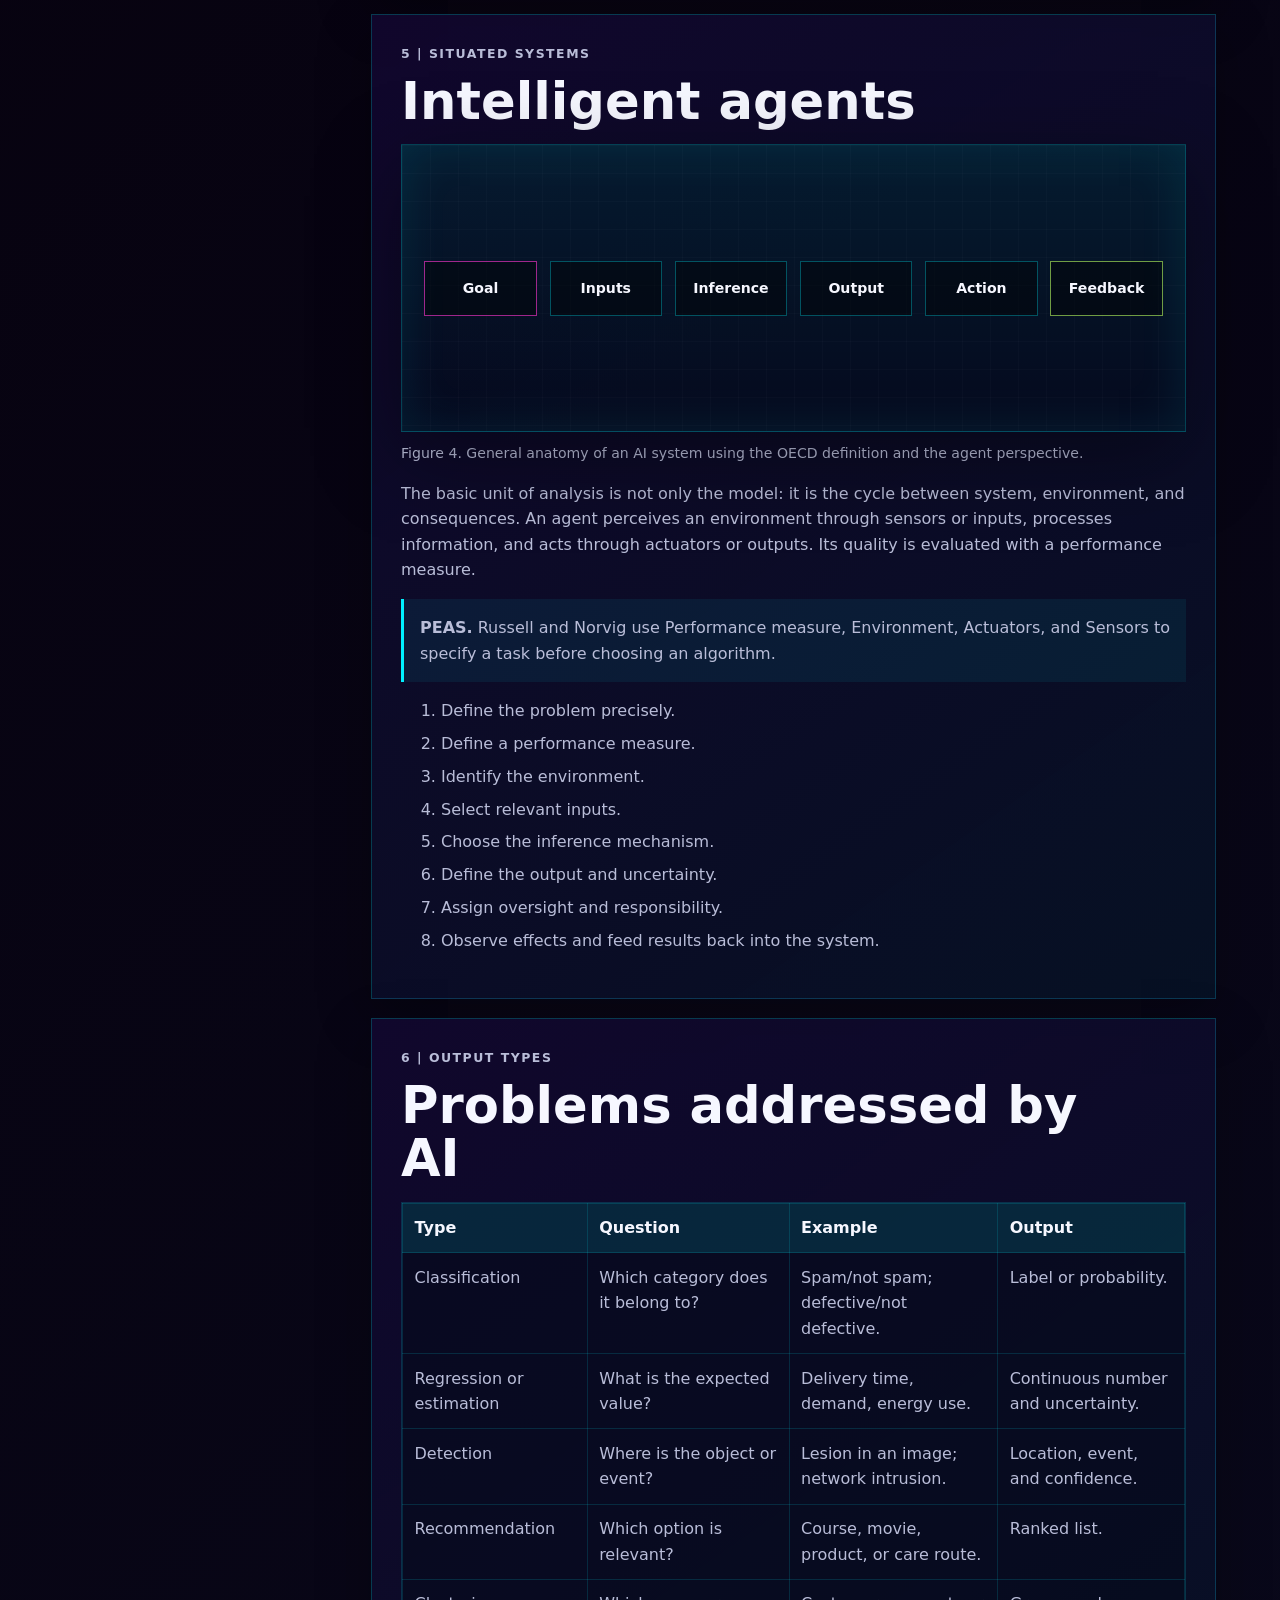
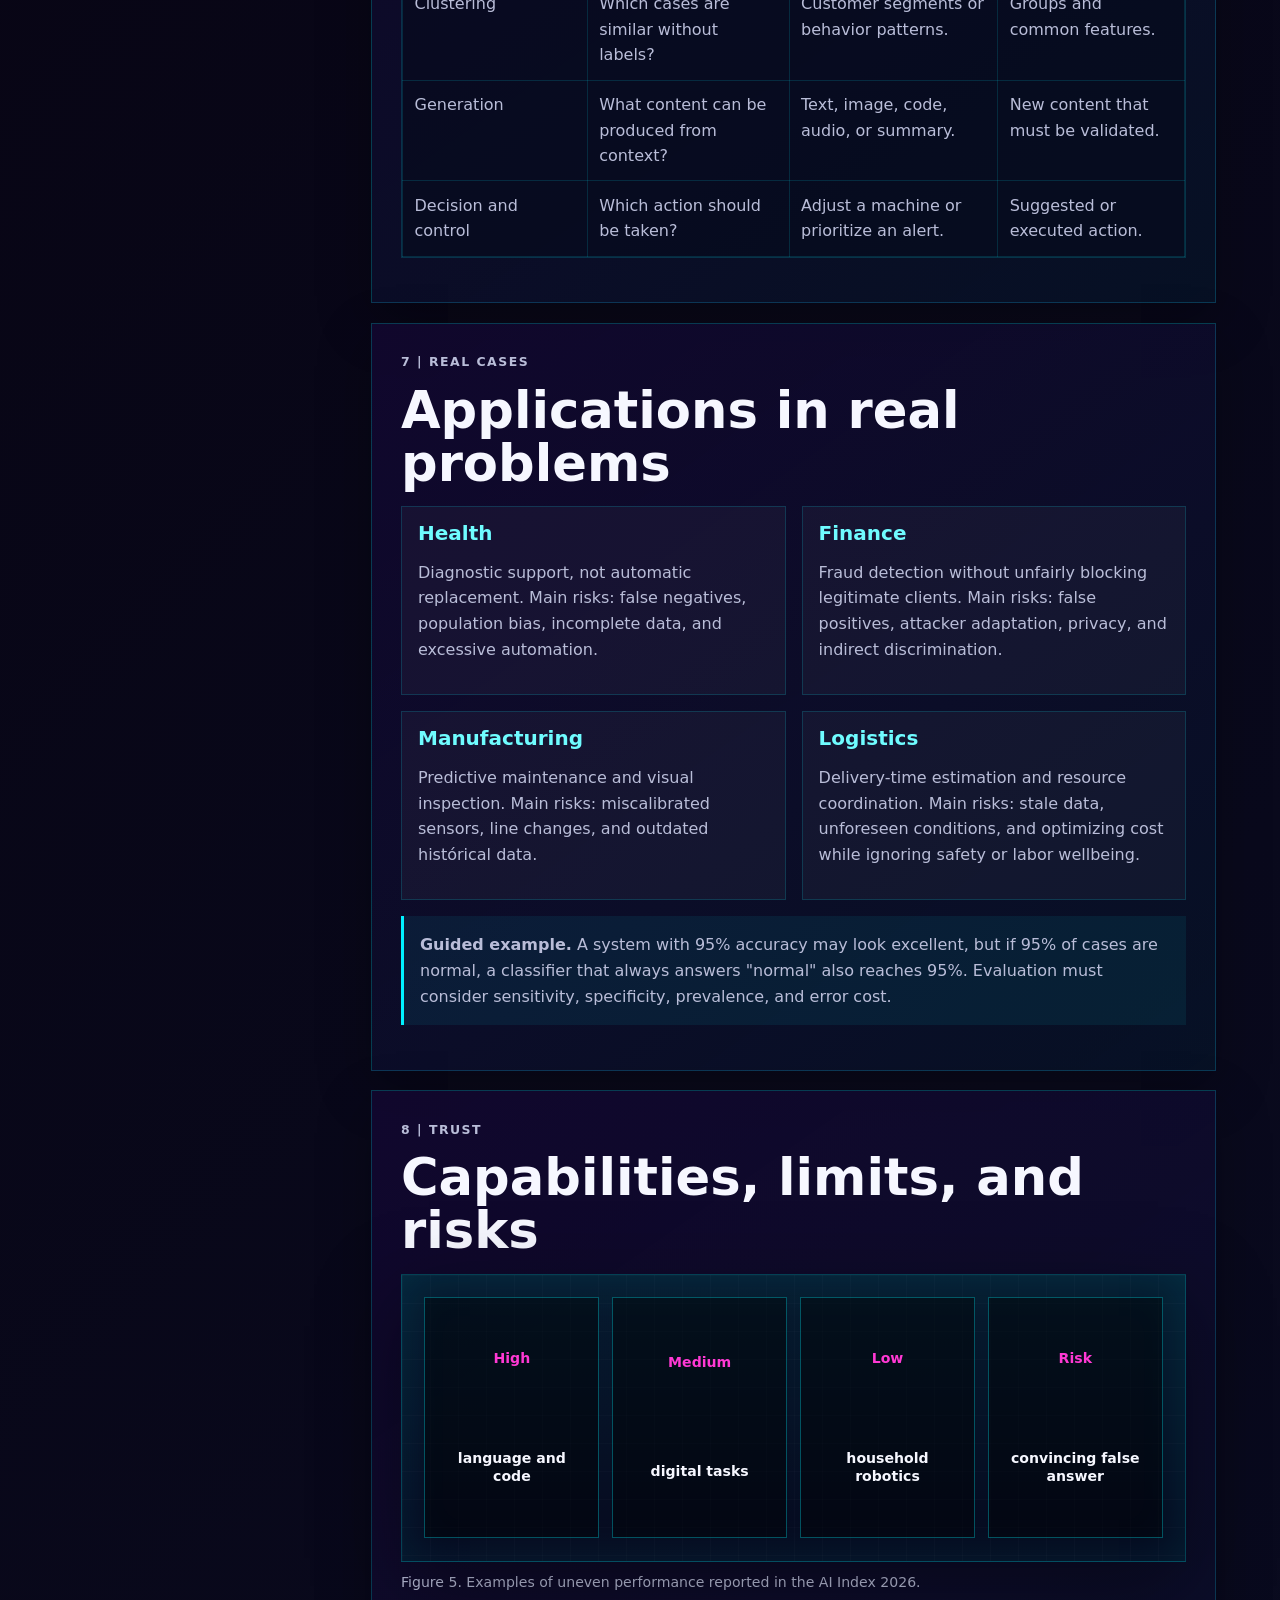
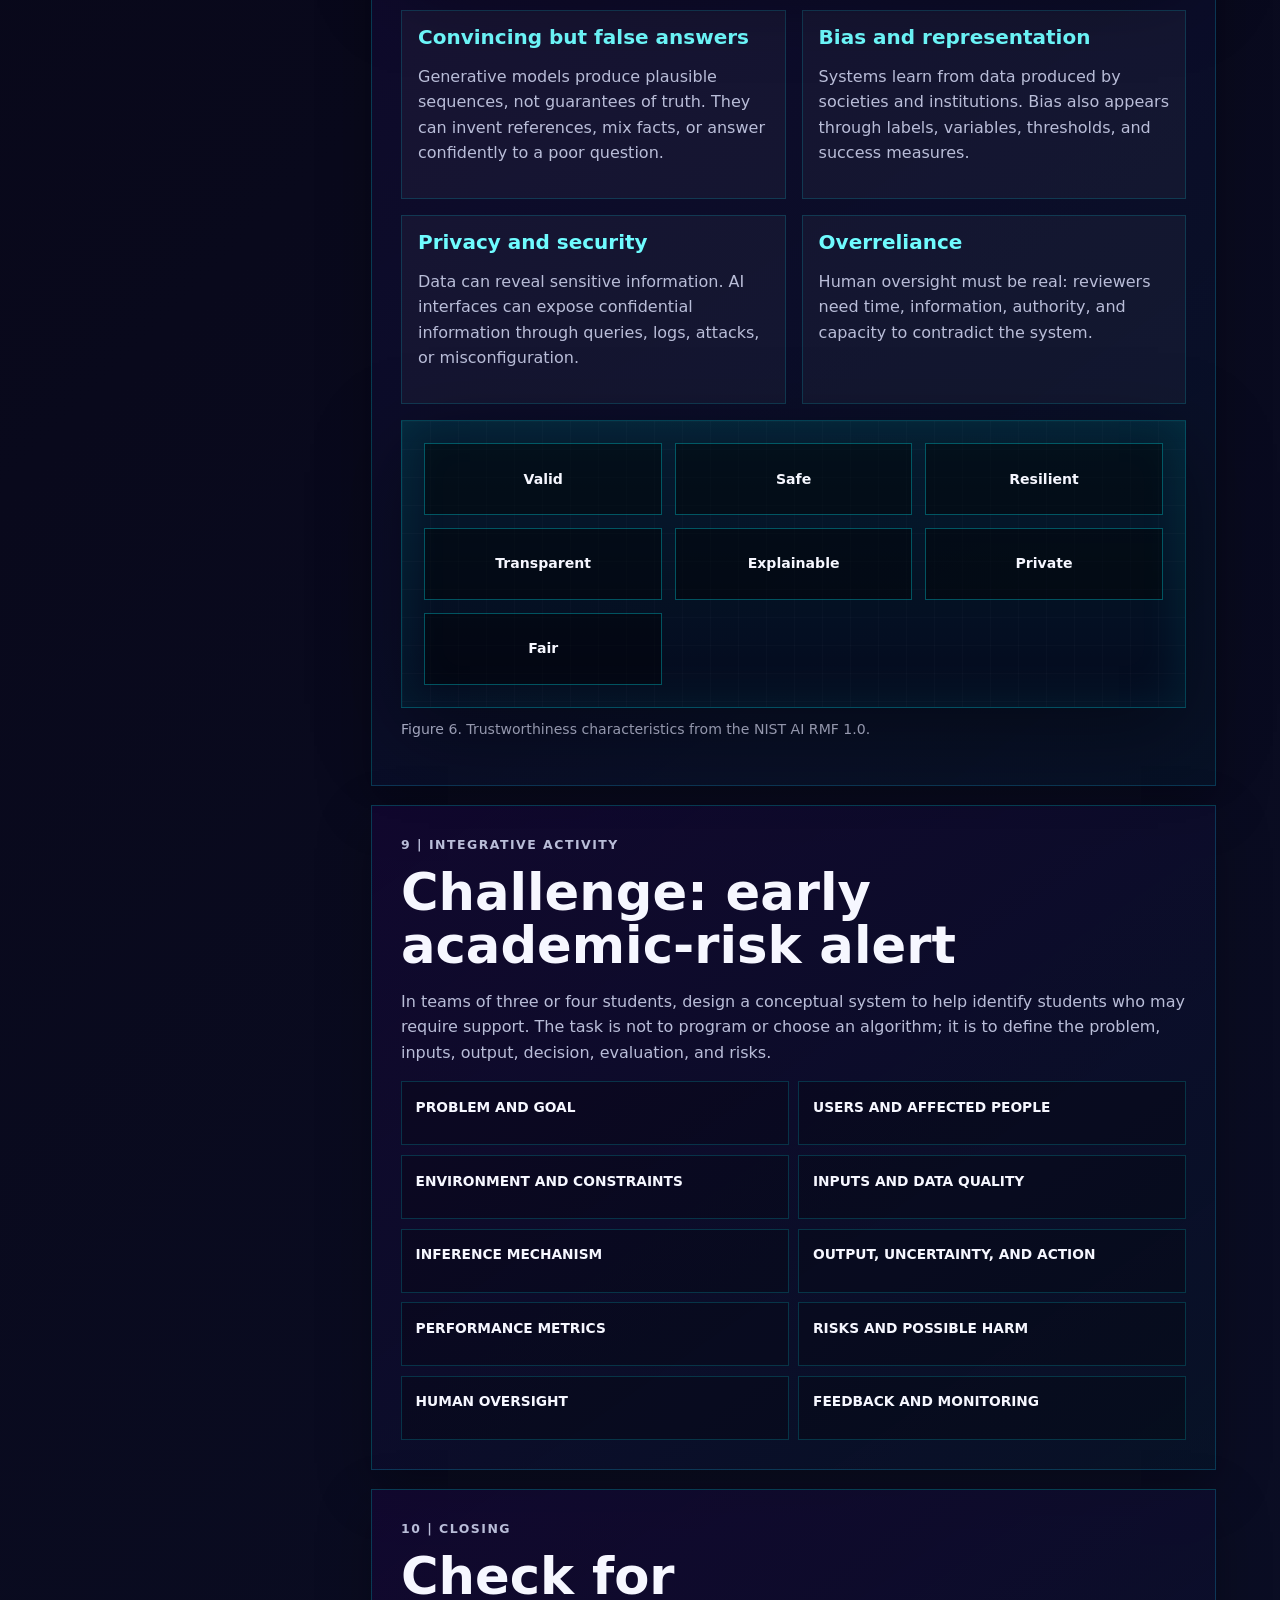
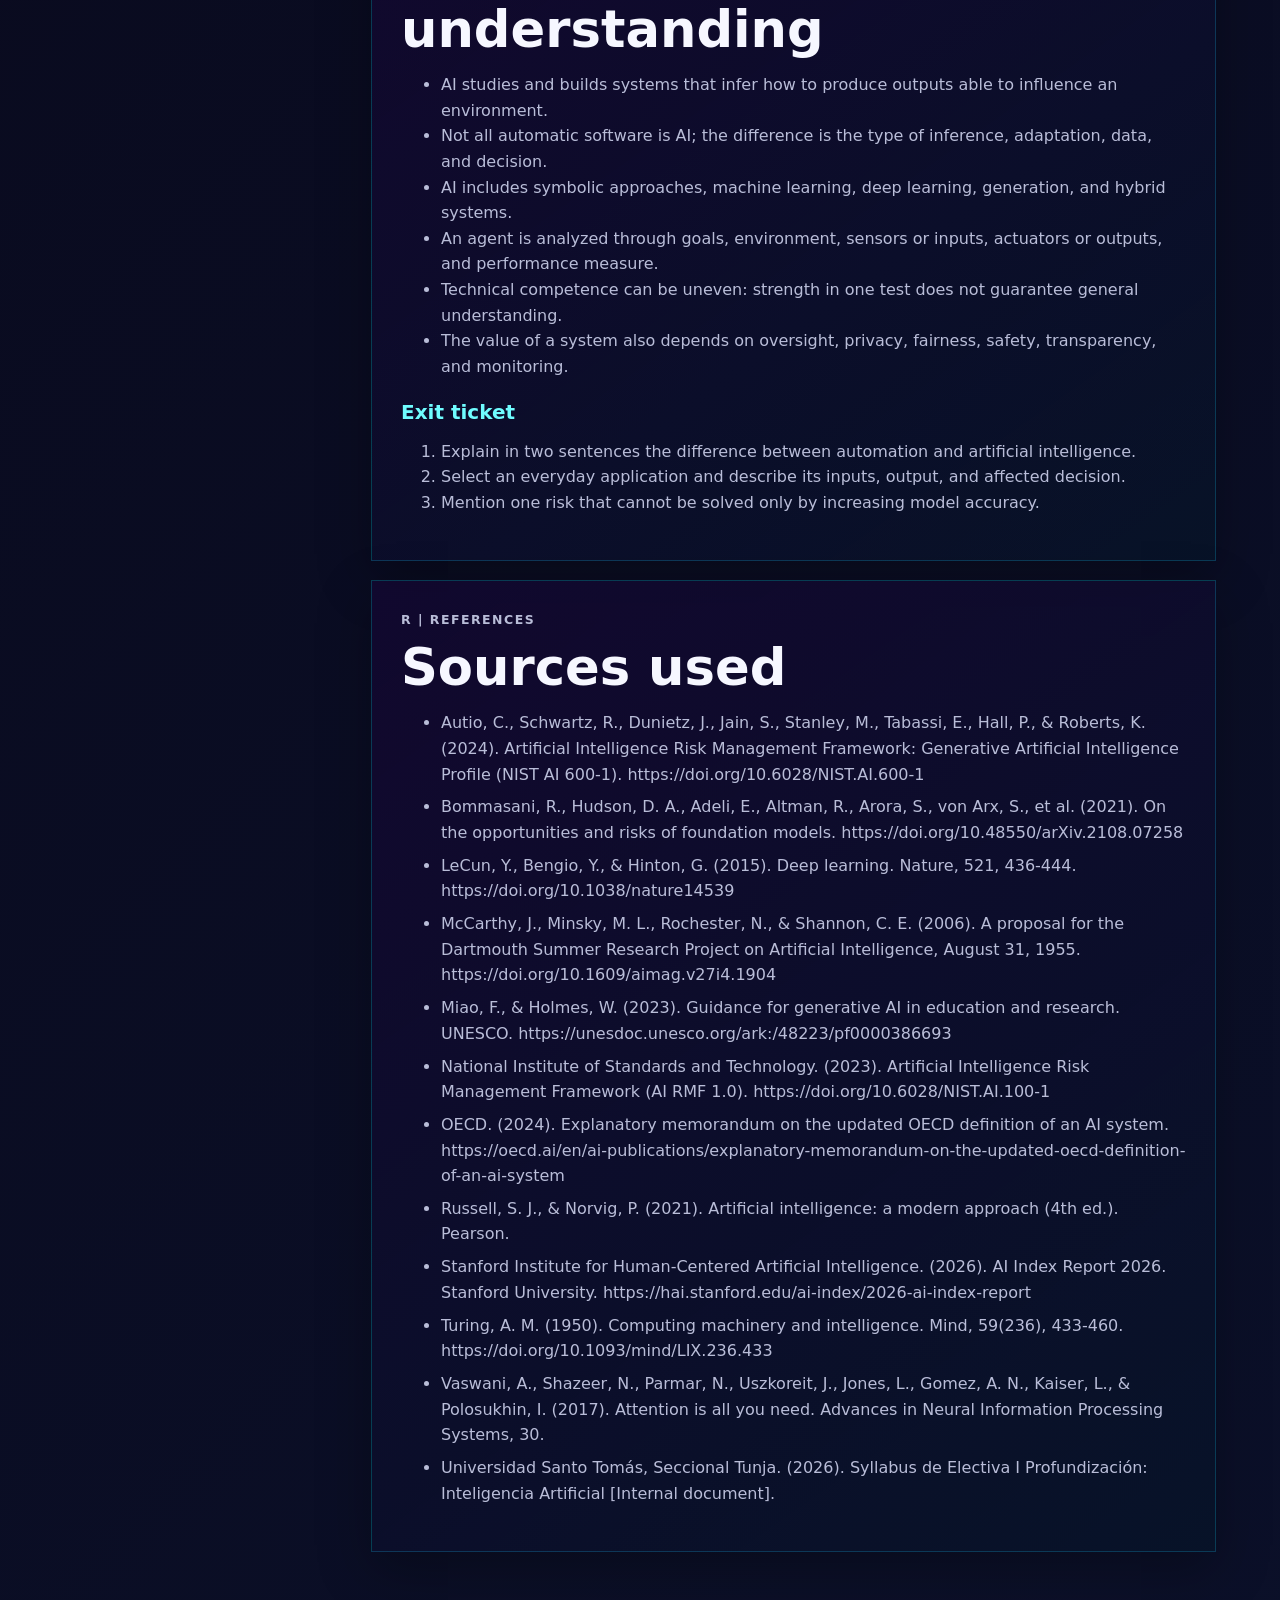
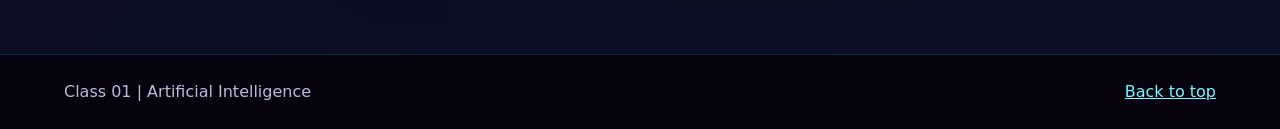
==== commit 916fb05b: "Improve class page responsive bilingual content" ====
--- a/clases/clase-01/index.html
+++ b/clases/clase-01/index.html
@@ -5,11 +5,10 @@
     <meta name="viewport" content="width=device-width, initial-scale=1">
     <meta
       name="description"
-      content="Clase 01 de Inteligencia Artificial: introduccion, agentes, aplicaciones, riesgos y actividad integradora."
+      content="Clase 01 de Inteligencia Artificial: introducción, agentes, aplicaciones, riesgos y actividad integradora."
     >
-    <title>Clase 01 | Introduccion a la IA</title>
-    <link rel="preload" href="assets/hero-clase-01.png" as="image">
-    <link rel="stylesheet" href="../../styles.css?v=class-sessions-fix-20260806">
+    <title>Clase 01 | Introducción a la IA</title>
+    <link rel="stylesheet" href="../../styles.css?v=lesson-responsive-bilingual-20260806">
   </head>
   <body class="lesson-page">
     <header class="site-header">
@@ -17,7 +16,7 @@
         <span class="brand-mark">AI</span>
         <span>Inteligencia Artificial</span>
       </a>
-      <nav class="top-nav" aria-label="Navegacion de la clase">
+      <nav class="top-nav" aria-label="Navegación de la clase">
         <a href="#ruta" data-lesson-i18n="navRoute">Route</a>
         <a href="#actividad" data-lesson-nav="activity" data-lesson-i18n="navActivity">Activity</a>
         <a href="#referencias" data-lesson-nav="references" data-lesson-i18n="navReferences">References</a>
@@ -35,23 +34,27 @@
           <p class="eyebrow" data-lesson-i18n="heroKicker">Elective I Advanced Track | Week 1</p>
           <h1 data-lesson-i18n="heroTitle">Introduction to Artificial Intelligence</h1>
           <p class="hero-text" data-lesson-i18n="heroText">
-            Guia docente para una sesion presencial de 120 minutos. El objetivo es
-            distinguir que es un sistema de IA, como se estructura y en que se
-            diferencia de automatizacion, software tradicional, aprendizaje automatico
-            e IA generativa.
+            Start by identifying what an AI system is, how it is structured, and how it
+            differs from automation, traditional software, machine learning, and
+            generative AI.
           </p>
           <div class="hero-actions">
             <a class="primary-action" href="#ruta" data-lesson-i18n="startClass">Start class</a>
-            <a class="secondary-action" href="../../resources/clase-01/guia-docente-semana-1-introduccion-ia.docx" data-lesson-i18n="sourceWord">Source Word</a>
           </div>
         </div>
         <figure class="lesson-hero-visual">
-          <img src="assets/hero-clase-01.png" alt="Portada visual de la clase 01 de inteligencia artificial">
+          <div class="lesson-diagram hero-diagram" aria-label="Artificial intelligence system cycle">
+            <span data-lesson-i18n="diagramInput">Input</span>
+            <span data-lesson-i18n="diagramInfer">Infer</span>
+            <span data-lesson-i18n="diagramOutput">Output</span>
+            <span data-lesson-i18n="diagramAct">Act</span>
+            <strong data-lesson-i18n="diagramGoal">Goal</strong>
+          </div>
         </figure>
       </section>
 
       <section class="lesson-shell" id="ruta">
-        <aside class="topic-index lesson-index" aria-label="Indice de clase">
+        <aside class="topic-index lesson-index" aria-label="Índice de clase">
           <div class="index-title" data-lesson-i18n="routeTitle">Route</div>
           <a href="#proposito" data-lesson-nav="purpose" data-lesson-i18n="idxPurpose">0. Purpose</a>
           <a href="#apertura" data-lesson-nav="opening" data-lesson-i18n="idxOpening">1. Opening</a>
@@ -64,179 +67,198 @@
           <a href="#riesgos" data-lesson-nav="risks" data-lesson-i18n="idxRisks">8. Risks</a>
           <a href="#actividad" data-lesson-nav="activity" data-lesson-i18n="idxActivity">9. Activity</a>
           <a href="#cierre" data-lesson-nav="closing" data-lesson-i18n="idxClosing">10. Closing</a>
-          <a href="#apendice" data-lesson-nav="appendix" data-lesson-i18n="idxAppendix">A. Appendix</a>
           <a href="#referencias" data-lesson-nav="references" data-lesson-i18n="idxReferences">R. References</a>
         </aside>
 
         <div class="lesson-content" data-lang-only="es" hidden>
           <section class="lesson-section" id="proposito">
-            <p class="eyebrow">0 | Proposito y estructura</p>
-            <h2>Alineacion con el syllabus</h2>
-            <p>
-              El syllabus ubica "Introduccion a la IA" dentro del primer bloque
-              tematico y establece como resultado de aprendizaje que el estudiante
+            <p class="eyebrow">0 | Propósito y estructura</p>
+            <h2>Alineación con el syllabus</h2>
+            <p>
+              El syllabus ubica "Introducción a la IA" dentro del primer bloque
+              temático y establece como resultado de aprendizaje que el estudiante
               describa los principios fundamentales de los sistemas de IA, incluyendo
-              aprendizaje, razonamiento y toma de decisiones a partir del analisis de
-              problemas reales. Tambien propone aprendizaje basado en problemas,
+              aprendizaje, razonamiento y toma de decisiónes a partir del análisis de
+              problemas reales. También propone aprendizaje basado en problemas,
               proyectos, casos reales, trabajo colaborativo y uso de herramientas de
-              software. Esta sesion desarrolla unicamente la introduccion; no aborda
-              espacios de estados, busqueda en anchura o profundidad, heuristicas ni A*.
+              software. Esta sesión desarrolla únicamente la introducción; no aborda
+              espacios de estados, búsqueda en anchura o profundidad, heurísticas ni A*.
             </p>
             <div class="info-grid">
-              <article class="detail-card"><span class="label">Duracion</span><p>120 minutos presenciales.</p></article>
-              <article class="detail-card"><span class="label">Resultado central</span><p>Distinguir que es un sistema de IA, como se estructura y en que se diferencia de automatizacion, software tradicional, aprendizaje automatico e IA generativa.</p></article>
-              <article class="detail-card"><span class="label">Evidencia</span><p>Clasificacion argumentada de casos, canvas de un sistema de IA y ticket de salida.</p></article>
-              <article class="detail-card"><span class="label">Limite tematico</span><p>La toma de decisiones se explica conceptualmente; los mecanismos de busqueda se reservan para las semanas siguientes.</p></article>
-            </div>
-            <h3>Distribucion sugerida de los 120 minutos</h3>
-            <div class="table-wrap">
-              <table>
-                <thead><tr><th>Minutos</th><th>Bloque</th><th>Proposito</th></tr></thead>
-                <tbody>
-                  <tr><td>0-10</td><td>Apertura: IA en 2026</td><td>Activar conocimientos previos y mostrar el caracter actual del tema.</td></tr>
-                  <tr><td>10-30</td><td>Que significa "inteligencia" y que es IA</td><td>Construir una definicion rigurosa y util.</td></tr>
-                  <tr><td>30-48</td><td>IA, automatizacion, ML y GenAI</td><td>Evitar confusiones conceptuales frecuentes.</td></tr>
-                  <tr><td>48-63</td><td>Evolucion historica</td><td>Comprender por que coexisten varios paradigmas.</td></tr>
-                  <tr><td>63-85</td><td>Agentes y anatomia de un sistema</td><td>Relacionar objetivos, entradas, inferencia, salidas, accion y retroalimentacion.</td></tr>
-                  <tr><td>85-103</td><td>Aplicaciones reales</td><td>Analizar salud, finanzas, manufactura y logistica.</td></tr>
-                  <tr><td>103-113</td><td>Limitaciones y responsabilidad</td><td>Introducir riesgo, supervision humana y confianza.</td></tr>
-                  <tr><td>113-120</td><td>Actividad integradora y cierre</td><td>Verificar comprension y conectar con el proyecto del curso.</td></tr>
-                </tbody>
-              </table>
-            </div>
-            <aside class="callout"><strong>Idea rectora.</strong> La IA no debe presentarse como magia ni como una lista de herramientas. Debe comprenderse como un sistema sociotecnico: combina objetivos humanos, datos, modelos, infraestructura, decisiones, usuarios y consecuencias.</aside>
+              <article class="detail-card"><span class="label">Duración</span><p>120 minutos presenciales.</p></article>
+              <article class="detail-card"><span class="label">Resultado central</span><p>Distinguir qué es un sistema de IA, cómo se estructura y en qué se diferencia de automatización, software tradicional, aprendizaje automático e IA generativa.</p></article>
+              <article class="detail-card"><span class="label">Evidencia</span><p>Clasificación argumentada de casos, canvas de un sistema de IA y ticket de salida.</p></article>
+              <article class="detail-card"><span class="label">Límite temático</span><p>La toma de decisiónes se explica conceptualmente; los mecanismos de búsqueda se reservan para las semanas siguientes.</p></article>
+            </div>
+            <h3>Distribución sugerida de los 120 minutos</h3>
+            <div class="table-wrap">
+              <table>
+                <thead><tr><th>Minutos</th><th>Bloque</th><th>Propósito</th></tr></thead>
+                <tbody>
+                  <tr><td>0-10</td><td>Apertura: IA en 2026</td><td>Activar conocimientos previos y mostrar el carácter actual del tema.</td></tr>
+                  <tr><td>10-30</td><td>Qué significa "inteligencia" y qué es IA</td><td>Construir una definición rigurosa y útil.</td></tr>
+                  <tr><td>30-48</td><td>IA, automatización, ML y GenAI</td><td>Evitar confusiones conceptuales frecuentes.</td></tr>
+                  <tr><td>48-63</td><td>Evolución histórica</td><td>Comprender por qué coexisten varios paradigmas.</td></tr>
+                  <tr><td>63-85</td><td>Agentes y anatomía de un sistema</td><td>Relacionar objetivos, entradas, inferencia, salidas, acción y retroalimentación.</td></tr>
+                  <tr><td>85-103</td><td>Aplicaciones reales</td><td>Analizar salud, finanzas, manufactura y logística.</td></tr>
+                  <tr><td>103-113</td><td>Limitaciones y responsabilidad</td><td>Introducir riesgo, supervisión humana y confianza.</td></tr>
+                  <tr><td>113-120</td><td>Actividad integradora y cierre</td><td>Verificar comprensión y conectar con el proyecto del curso.</td></tr>
+                </tbody>
+              </table>
+            </div>
+            <aside class="callout"><strong>Idea rectora.</strong> La IA no debe presentarse como magia ni como una lista de herramientas. Debe comprenderse como un sistema sociotécnico: combina objetivos humanos, datos, modelos, infraestructura, decisiones, usuarios y consecuencias.</aside>
           </section>
 
           <section class="lesson-section" id="apertura">
             <p class="eyebrow">1 | Apertura</p>
             <h2>La IA ya forma parte del entorno</h2>
             <figure class="lesson-figure">
-              <img src="assets/adopcion-ia-2026.png" alt="Indicadores recientes de adopcion y capacidades de IA">
-              <figcaption>Figura 1. Indicadores recientes que muestran adopcion acelerada y capacidades todavia irregulares. Elaboracion propia con datos del AI Index Report 2026.</figcaption>
-            </figure>
-            <p>
-              La inteligencia artificial dejo de ser un tema reservado a laboratorios.
-              El AI Index Report 2026 estima que la IA generativa alcanzo una adopcion
-              poblacional del 53 % en tres anos, una velocidad superior a la observada
-              historicamente para el computador personal o Internet. En educacion, mas
+              <div class="lesson-diagram metric-diagram" role="img" aria-label="Indicadores recientes de adopción y capacidades de IA">
+                <span><strong>53%</strong> adopción GenAI</span>
+                <span><strong>80%+</strong> uso académico</span>
+                <span><strong>66,3%</strong> agentes OSWorld</span>
+                <span><strong>12%</strong> tareas domésticas</span>
+              </div>
+              <figcaption>Figura 1. Indicadores recientes que muestran adopción acelerada y capacidades todavía irregulares. Elaboración propia con datos del AI Index Report 2026.</figcaption>
+            </figure>
+            <p>
+              La inteligencia artificial dejó de ser un tema reservado a laboratorios.
+              El AI Index Report 2026 estima que la IA generativa alcanzó una adopción
+              poblacional del 53 % en tres años, una velocidad superior a la observada
+              históricamente para el computador personal o Internet. En educación, más
               del 80 % de estudiantes de secundaria y universidad encuestados en Estados
-              Unidos reportaron utilizar IA para tareas academicas, aunque las instituciones
-              todavia muestran dificultades para establecer politicas claras.
-            </p>
-            <p>
-              La aceleracion no significa que los sistemas sean uniformemente inteligentes.
-              En 2025, los agentes evaluados en OSWorld alcanzaron 66,3 % de precision en
+              Unidos reportaron utilizar IA para tareas académicas, aunque las instituciones
+              todavía muestran dificultades para establecer políticas claras.
+            </p>
+            <p>
+              La aceleración no significa que los sistemas sean uniformemente inteligentes.
+              En 2025, los agentes evaluados en OSWorld alcanzaron 66,3 % de precisión en
               tareas estructuradas dentro de sistemas operativos, pero los robots solo
-              tuvieron exito en 12 % de tareas domesticas reales. Esta combinacion de
+              tuvieron éxito en 12 % de tareas domésticas reales. Esta combinación de
               fortalezas extraordinarias y fallos elementales puede entenderse como
               inteligencia irregular.
             </p>
-            <aside class="question"><strong>Pregunta.</strong> Que tarea realizada hoy por una aplicacion les parece inteligente y cual es la evidencia de que realmente utiliza IA?</aside>
-            <p class="teacher-note">Clave docente: registre criterios recurrentes como aprende, predice, genera, se adapta, toma decisiones, imita al humano o es automatica. Esos criterios se revisan durante la sesion.</p>
-            <h3>Diagnostico rapido: es IA?</h3>
-            <div class="table-wrap">
-              <table>
-                <thead><tr><th>Caso</th><th>Clasificacion inicial</th><th>Justificacion</th></tr></thead>
-                <tbody>
-                  <tr><td>Una calculadora suma dos numeros.</td><td>No necesariamente.</td><td>Ejecuta reglas deterministas; no necesita inferir patrones ni adaptarse.</td></tr>
-                  <tr><td>Un correo se envia automaticamente al completar un formulario.</td><td>Automatizacion.</td><td>La accion esta predefinida por una condicion explicita.</td></tr>
-                  <tr><td>Un filtro clasifica correo como spam utilizando ejemplos historicos.</td><td>Si, aprendizaje automatico.</td><td>Infiere patrones a partir de datos etiquetados.</td></tr>
-                  <tr><td>Un chatbot genera una respuesta coherente a una pregunta nueva.</td><td>Si, IA generativa.</td><td>Produce contenido mediante un modelo que estima secuencias plausibles.</td></tr>
-                  <tr><td>Un termostato se enciende cuando la temperatura baja de 18 °C.</td><td>Control automatico.</td><td>Puede funcionar con una regla fija sin aprendizaje ni inferencia compleja.</td></tr>
-                  <tr><td>Una plataforma recomienda cursos segun el historial del estudiante.</td><td>Probablemente IA.</td><td>Utiliza senales del usuario para estimar relevancia o afinidad.</td></tr>
+            <aside class="question"><strong>Pregunta.</strong> ¿Qué tarea realizada hoy por una aplicación les parece inteligente y cuál es la evidencia de que realmente utiliza IA?</aside>
+            <p class="teacher-note">Para pensar: observa los criterios que aparecen en las respuestas: aprende, predice, genera, se adapta, toma decisiones, imita al humano o funciona de forma automática. Los vas a contrastar durante la sesión.</p>
+            <h3>Diagnóstico rápido: ¿es IA?</h3>
+            <div class="table-wrap">
+              <table>
+                <thead><tr><th>Caso</th><th>Clasificación inicial</th><th>Justificación</th></tr></thead>
+                <tbody>
+                  <tr><td>Una calculadora suma dos números.</td><td>No necesariamente.</td><td>Ejecuta reglas deterministas; no necesita inferir patrones ni adaptarse.</td></tr>
+                  <tr><td>Un correo se envía automáticamente al completar un formulario.</td><td>Automatización.</td><td>La acción está predefinida por una condición explícita.</td></tr>
+                  <tr><td>Un filtro clasifica correo como spam utilizando ejemplos históricos.</td><td>Sí, aprendizaje automático.</td><td>Infiere patrones a partir de datos etiquetados.</td></tr>
+                  <tr><td>Un chatbot genera una respuesta coherente a una pregunta nueva.</td><td>Sí, IA generativa.</td><td>Produce contenido mediante un modelo que estima secuencias plausibles.</td></tr>
+                  <tr><td>Un termostato se enciende cuando la temperatura baja de 18 °C.</td><td>Control automático.</td><td>Puede funcionar con una regla fija sin aprendizaje ni inferencia compleja.</td></tr>
+                  <tr><td>Una plataforma recomienda cursos según el historial del estudiante.</td><td>Probablemente IA.</td><td>Utiliza señales del usuario para estimar relevancia o afinidad.</td></tr>
                 </tbody>
               </table>
             </div>
           </section>
 
           <section class="lesson-section" id="definicion">
-            <p class="eyebrow">2 | Definicion</p>
+            <p class="eyebrow">2 | Definición</p>
             <h2>De la inteligencia humana a la inteligencia artificial</h2>
             <p>
-              Una definicion util debe describir capacidades observables sin atribuir
-              conciencia a una maquina. En una persona, la inteligencia puede incluir
-              percepcion, memoria, aprendizaje, lenguaje, razonamiento, planificacion,
-              creatividad, adaptacion y toma de decisiones. Estas capacidades no siempre
+              Una definición útil debe describir capacidades observables sin atribuir
+              conciencia a una máquina. En una persona, la inteligencia puede incluir
+              percepción, memoria, aprendizaje, lenguaje, razonamiento, planificación,
+              creatividad, adaptación y toma de decisiónes. Estas capacidades no siempre
               aparecen juntas ni con la misma intensidad.
             </p>
             <p>
-              Una persona que conduce bajo lluvia intensa percibe luces y senales,
+              Una persona que conduce bajo lluvia intensa percibe luces y señales,
               interpreta distancias, recuerda normas, anticipa movimientos, decide
-              reducir la velocidad y ajusta su conducta segun la respuesta del vehiculo.
+              reducir la velocidad y ajusta su conducta según la respuesta del vehículo.
               La conducta inteligente surge de un ciclo: percibir, representar la
-              situacion, evaluar alternativas, actuar y observar el resultado.
-            </p>
-            <aside class="callout warning"><strong>Cuidado con el antropomorfismo.</strong> Expresiones como "la IA entiende", "quiere" o "sabe" pueden ocultar el mecanismo real. Un modelo puede producir lenguaje convincente sin experiencia consciente, intencion propia o comprension humana.</aside>
-            <h3>Cuatro maneras clasicas de definir la IA</h3>
-            <div class="table-wrap">
-              <table>
-                <thead><tr><th>Perspectiva</th><th>Pregunta central</th><th>Ejemplo</th><th>Limite</th></tr></thead>
-                <tbody>
-                  <tr><td>Pensar como humanos</td><td>Reproduce procesos mentales humanos?</td><td>Modelar como una persona resuelve un problema.</td><td>Conocer con precision el pensamiento humano es dificil.</td></tr>
-                  <tr><td>Actuar como humanos</td><td>Su comportamiento es indistinguible del humano?</td><td>Conversacion asociada con la prueba de Turing.</td><td>Imitar al humano no garantiza verdad, seguridad ni racionalidad.</td></tr>
-                  <tr><td>Pensar racionalmente</td><td>Obtiene conclusiones correctas mediante principios logicos?</td><td>Sistema que deriva una conclusion a partir de premisas.</td><td>La realidad contiene incertidumbre, datos incompletos y recursos limitados.</td></tr>
-                  <tr><td>Actuar racionalmente</td><td>Elige acciones que aumentan la posibilidad de alcanzar un objetivo?</td><td>Robot que ajusta su conducta para limpiar con bateria limitada.</td><td>La accion depende de como se definan el objetivo y la medida de exito.</td></tr>
-                </tbody>
-              </table>
-            </div>
-            <p>
-              Para este curso resulta especialmente util la perspectiva de agentes
-              racionales: un sistema es analizado por sus objetivos, la informacion
+              situación, evaluar alternativas, actuar y observar el resultado.
+            </p>
+            <aside class="callout warning"><strong>Cuidado con el antropomorfismo.</strong> Expresiones como "la IA entiende", "quiere" o "sabe" pueden ocultar el mecanismo real. Un modelo puede producir lenguaje convincente sin experiencia consciente, intención propia o comprensión humana.</aside>
+            <h3>Cuatro maneras clásicas de definir la IA</h3>
+            <div class="table-wrap">
+              <table>
+                <thead><tr><th>Perspectiva</th><th>Pregunta central</th><th>Ejemplo</th><th>Límite</th></tr></thead>
+                <tbody>
+                  <tr><td>Pensar como humanos</td><td>¿Reproduce procesos mentales humanos?</td><td>Modelar como una persona resuelve un problema.</td><td>Conocer con precisión el pensamiento humano es difícil.</td></tr>
+                  <tr><td>Actuar como humanos</td><td>¿Su comportamiento es indistinguible del humano?</td><td>Conversación asociada con la prueba de Turing.</td><td>Imitar al humano no garantiza verdad, seguridad ni racionalidad.</td></tr>
+                  <tr><td>Pensar racionalmente</td><td>¿Obtiene conclusiones correctas mediante principios lógicos?</td><td>Sistema que deriva una conclusión a partir de premisas.</td><td>La realidad contiene incertidumbre, datos incompletos y recursos limitados.</td></tr>
+                  <tr><td>Actuar racionalmente</td><td>¿Elige acciones que aumentan la posibilidad de alcanzar un objetivo?</td><td>Robot que ajusta su conducta para limpiar con batería limitada.</td><td>La acción depende de cómo se definan el objetivo y la medida de éxito.</td></tr>
+                </tbody>
+              </table>
+            </div>
+            <p>
+              Para este curso resulta especialmente útil la perspectiva de agentes
+              racionales: un sistema es analizado por sus objetivos, la información
               disponible, las acciones posibles y las consecuencias de sus decisiones.
-              "Racional" no significa perfecto; significa seleccionar la mejor accion
-              esperada con la informacion y los recursos disponibles.
-            </p>
-            <aside class="callout"><strong>Definicion contemporanea.</strong> Segun la OCDE, un sistema de IA es un sistema basado en maquinas que, para objetivos explicitos o implicitos, infiere a partir de entradas como generar salidas capaces de influir en entornos fisicos o virtuales. Las palabras decisivas son "infiere" e "influye".</aside>
-            <aside class="question"><strong>Pregunta.</strong> Una hoja de calculo que calcula automaticamente el promedio de notas es un sistema de IA?</aside>
-            <p class="teacher-note">Clave docente: generalmente no. La formula esta completamente especificada. Seria diferente si el sistema estimara riesgo de desercion desde multiples senales y produjera una recomendacion probabilistica.</p>
+              "Racional" no significa perfecto; significa seleccionar la mejor acción
+              esperada con la información y los recursos disponibles.
+            </p>
+            <aside class="callout"><strong>Definición contemporánea.</strong> Según la OCDE, un sistema de IA es un sistema basado en máquinas que, para objetivos explícitos o implícitos, infiere a partir de entradas como generar salidas capaces de influir en entornos físicos o virtuales. Las palabras decisivas son "infiere" e "influye".</aside>
+            <aside class="question"><strong>Pregunta.</strong> ¿Una hoja de cálculo que calcula automáticamente el promedio de notas es un sistema de IA?</aside>
+            <p class="teacher-note">Respuesta breve: generalmente no. La fórmula está completamente especificada. Sería diferente si el sistema estimara riesgo de deserción desde múltiples señales y produjera una recomendación probabilística.</p>
           </section>
 
           <section class="lesson-section" id="automatizacion">
             <p class="eyebrow">3 | Conceptos</p>
-            <h2>IA no es sinonimo de automatizacion</h2>
-            <figure class="lesson-figure">
-              <img src="assets/mapa-conceptual-ia.png" alt="Relacion entre IA simbolica, aprendizaje automatico, aprendizaje profundo e IA generativa">
-              <figcaption>Figura 2. Relacion conceptual entre IA simbolica, aprendizaje automatico, aprendizaje profundo, IA generativa y sistemas hibridos.</figcaption>
+            <h2>IA no es sinónimo de automatización</h2>
+            <figure class="lesson-figure">
+              <div class="lesson-diagram concept-diagram" role="img" aria-label="Relación entre enfoques de inteligencia artificial">
+                <span>Software tradicional</span>
+                <span>Automatización</span>
+                <span>IA simbólica</span>
+                <span>Aprendizaje automático</span>
+                <span>Aprendizaje profundo</span>
+                <span>IA generativa</span>
+                <strong>Sistemas híbridos</strong>
+              </div>
+              <figcaption>Figura 2. Relación conceptual entre IA simbólica, aprendizaje automático, aprendizaje profundo, IA generativa y sistemas híbridos.</figcaption>
             </figure>
             <div class="concept-list">
-              <article><h3>Software tradicional</h3><p>Una persona define reglas y procedimientos explicitos. El computador ejecuta instrucciones sobre entradas conocidas. Calcular el impuesto de una factura puede expresarse mediante una formula precisa.</p></article>
-              <article><h3>Automatizacion</h3><p>Automatizar significa ejecutar una tarea con poca intervencion humana. Puede ser simple o sofisticada, pero no requiere necesariamente IA.</p></article>
-              <article><h3>IA simbolica</h3><p>Representa conocimiento mediante simbolos, hechos, reglas y relaciones. Es explicita y verificable, pero puede ser fragil cuando aumentan excepciones o variabilidad.</p></article>
-              <article><h3>Aprendizaje automatico</h3><p>El programador define representacion, objetivo y procedimiento para ajustar un modelo a partir de datos. El resultado es probabilistico y puede cambiar con nuevos datos.</p></article>
-              <article><h3>Aprendizaje profundo</h3><p>Utiliza redes neuronales con multiples capas para aprender representaciones jerarquicas; ha transformado vision, voz y lenguaje.</p></article>
-              <article><h3>IA generativa</h3><p>Produce texto, imagenes, audio, video o codigo a partir de patrones aprendidos. La fluidez no garantiza exactitud.</p></article>
-            </div>
-            <h3>Comparacion paso a paso: solicitudes estudiantiles</h3>
+              <article><h3>Software tradicional</h3><p>Una persona define reglas y procedimientos explícitos. El computador ejecuta instrucciones sobre entradas conocidas. Calcular el impuesto de una factura puede expresarse mediante una fórmula precisa.</p></article>
+              <article><h3>Automatización</h3><p>Automatizar significa ejecutar una tarea con poca intervención humana. Puede ser simple o sofisticada, pero no requiere necesariamente IA.</p></article>
+              <article><h3>IA simbólica</h3><p>Representa conocimiento mediante símbolos, hechos, reglas y relaciones. Es explícita y verificable, pero puede ser frágil cuando aumentan excepciones o variabilidad.</p></article>
+              <article><h3>Aprendizaje automático</h3><p>El programador define representación, objetivo y procedimiento para ajustar un modelo a partir de datos. El resultado es probabilístico y puede cambiar con nuevos datos.</p></article>
+              <article><h3>Aprendizaje profundo</h3><p>Utiliza redes neuronales con múltiples capas para aprender representaciones jerárquicas; ha transformado visión, voz y lenguaje.</p></article>
+              <article><h3>IA generativa</h3><p>Produce texto, imágenes, audio, video o código a partir de patrones aprendidos. La fluidez no garantiza exactitud.</p></article>
+            </div>
+            <h3>Comparación paso a paso: solicitudes estudiantiles</h3>
             <div class="table-wrap">
               <table>
                 <thead><tr><th>Enfoque</th><th>Mecanismo</th><th>Comportamiento</th></tr></thead>
                 <tbody>
-                  <tr><td>Regla fija</td><td>Si el asunto contiene "certificado", enviar el instructivo A.</td><td>Rapido y predecible; falla ante redacciones no previstas.</td></tr>
-                  <tr><td>Automatizacion de flujo</td><td>Crear un ticket, asignar responsable y notificar.</td><td>Orquesta tareas sin interpretar profundamente el contenido.</td></tr>
-                  <tr><td>Clasificador de ML</td><td>Estimar la categoria de la solicitud con ejemplos historicos.</td><td>Generaliza a mensajes similares, pero puede equivocarse.</td></tr>
-                  <tr><td>Modelo generativo</td><td>Redactar una respuesta basada en contexto y politicas disponibles.</td><td>Genera lenguaje flexible; requiere verificacion para evitar invenciones.</td></tr>
-                  <tr><td>Sistema hibrido</td><td>Clasificar, recuperar la norma oficial, generar borrador y exigir aprobacion humana.</td><td>Combina eficiencia, evidencia y control.</td></tr>
-                </tbody>
-              </table>
-            </div>
-            <aside class="callout"><strong>Regla practica.</strong> No pregunte unicamente "usa IA?". Pregunte: que parte infiere?, que aprende?, que genera?, que decision afecta?, que evidencia permite evaluar su desempeno?</aside>
+                  <tr><td>Regla fija</td><td>Si el asunto contiene "certificado", enviar el instructivo A.</td><td>Rápido y predecible; falla ante redacciones no previstas.</td></tr>
+                  <tr><td>Automatización de flujo</td><td>Crear un ticket, asignar responsable y notificar.</td><td>Orquesta tareas sin interpretar profundamente el contenido.</td></tr>
+                  <tr><td>Clasificador de ML</td><td>Estimar la categoría de la solicitud con ejemplos históricos.</td><td>Generaliza a mensajes similares, pero puede equivocarse.</td></tr>
+                  <tr><td>Modelo generativo</td><td>Redactar una respuesta basada en contexto y políticas disponibles.</td><td>Genera lenguaje flexible; requiere verificación para evitar invenciones.</td></tr>
+                  <tr><td>Sistema híbrido</td><td>Clasificar, recuperar la norma oficial, generar borrador y exigir aprobación humana.</td><td>Combina eficiencia, evidencia y control.</td></tr>
+                </tbody>
+              </table>
+            </div>
+            <aside class="callout"><strong>Regla práctica.</strong> No pregunte únicamente "¿usa IA?". Pregunte: ¿qué parte infiere?, ¿qué aprende?, ¿qué genera?, ¿qué decisión afecta?, ¿qué evidencia permite evaluar su desempeño?</aside>
           </section>
 
           <section class="lesson-section" id="evolucion">
             <p class="eyebrow">4 | Historia</p>
-            <h2>Evolucion de la IA</h2>
-            <figure class="lesson-figure">
-              <img src="assets/evolucion-ia.png" alt="Linea de tiempo con hitos conceptuales de la IA">
-              <figcaption>Figura 3. Hitos conceptuales en la evolucion de la IA.</figcaption>
+            <h2>Evolución de la IA</h2>
+            <figure class="lesson-figure">
+              <div class="lesson-diagram timeline-diagram" role="img" aria-label="Línea de tiempo con hitos conceptuales de la IA">
+                <span><strong>1950</strong> Turing</span>
+                <span><strong>1956</strong> Dartmouth</span>
+                <span><strong>1980s</strong> sistemas expertos</span>
+                <span><strong>2010s</strong> deep learning</span>
+                <span><strong>2017</strong> transformers</span>
+                <span><strong>2026</strong> agentes multimodales</span>
+              </div>
+              <figcaption>Figura 3. Hitos conceptuales en la evolución de la IA.</figcaption>
             </figure>
             <div class="timeline">
-              <article><strong>1950: Turing</strong><p>Propuso sustituir "pueden pensar las maquinas?" por un criterio observable basado en conversacion. Superar una conversacion no demuestra conciencia ni competencia general.</p></article>
-              <article><strong>1955-1956: Dartmouth</strong><p>McCarthy, Minsky, Rochester y Shannon plantearon que aspectos del aprendizaje y la inteligencia podian describirse con precision suficiente para simularse por una maquina.</p></article>
-              <article><strong>IA simbolica y sistemas expertos</strong><p>Capturaban conocimiento de especialistas y aplicaban inferencias. Fueron valiosos en dominios acotados, pero costosos de mantener.</p></article>
-              <article><strong>Inviernos de la IA</strong><p>Cuando las promesas superaron la capacidad disponible, disminuyeron financiacion e interes. Un prototipo llamativo no equivale a un sistema robusto.</p></article>
-              <article><strong>Aprendizaje estadistico y profundo</strong><p>Con mas datos y computo, las redes profundas mejoraron reconocimiento de imagenes, voz y lenguaje durante la decada de 2010.</p></article>
-              <article><strong>Transformers e IA generativa</strong><p>La arquitectura Transformer permitio procesar dependencias en secuencias de manera eficiente y escalable. Desde 2022, el lenguaje natural acelero la adopcion publica.</p></article>
-              <article><strong>2025-2026: agentes y multimodalidad</strong><p>Los sistemas combinan lenguaje, imagen, audio, video y uso de herramientas. Aumenta la utilidad y tambien la superficie de riesgo.</p></article>
+              <article><strong>1950: Turing</strong><p>Propuso sustituir "¿pueden pensar las máquinas?" por un criterio observable basado en conversación. Superar una conversación no demuestra conciencia ni competencia general.</p></article>
+              <article><strong>1955-1956: Dartmouth</strong><p>McCarthy, Minsky, Rochester y Shannon plantearon que aspectos del aprendizaje y la inteligencia podían describirse con precisión suficiente para simularse por una máquina.</p></article>
+              <article><strong>IA simbólica y sistemas expertos</strong><p>Capturaban conocimiento de especialistas y aplicaban inferencias. Fueron valiosos en dominios acotados, pero costosos de mantener.</p></article>
+              <article><strong>Inviernos de la IA</strong><p>Cuando las promesas superaron la capacidad disponible, disminuyeron financiación e interés. Un prototipo llamativo no equivale a un sistema robusto.</p></article>
+              <article><strong>Aprendizaje estadístico y profundo</strong><p>Con más datos y cómputo, las redes profundas mejoraron reconocimiento de imágenes, voz y lenguaje durante la década de 2010.</p></article>
+              <article><strong>Transformers e IA generativa</strong><p>La arquitectura Transformer permitió procesar dependencias en secuencias de manera eficiente y escalable. Desde 2022, el lenguaje natural aceleró la adopción pública.</p></article>
+              <article><strong>2025-2026: agentes y multimodalidad</strong><p>Los sistemas combinan lenguaje, imagen, audio, video y uso de herramientas. Aumenta la utilidad y también la superficie de riesgo.</p></article>
             </div>
           </section>
 
@@ -244,14 +266,21 @@
             <p class="eyebrow">5 | Sistemas situados</p>
             <h2>Agentes inteligentes</h2>
             <figure class="lesson-figure">
-              <img src="assets/anatomia-sistema-ia.png" alt="Anatomia general de un sistema de IA">
-              <figcaption>Figura 4. Anatomia general de un sistema de IA a partir de la definicion de la OCDE y el enfoque de agentes.</figcaption>
-            </figure>
-            <p>
-              La unidad minima de analisis no es solo el modelo: es el ciclo entre
+              <div class="lesson-diagram system-diagram" role="img" aria-label="Anatomía general de un sistema de IA">
+                <span>Objetivo</span>
+                <span>Entradas</span>
+                <span>Inferencia</span>
+                <span>Salida</span>
+                <span>Acción</span>
+                <span>Retroalimentación</span>
+              </div>
+              <figcaption>Figura 4. Anatomía general de un sistema de IA a partir de la definición de la OCDE y el enfoque de agentes.</figcaption>
+            </figure>
+            <p>
+              La unidad minima de análisis no es solo el modelo: es el ciclo entre
               sistema, entorno y consecuencias. Un agente percibe un entorno mediante
-              sensores o entradas, procesa informacion y actua mediante actuadores o
-              salidas. Su calidad se evalua segun una medida de desempeno.
+              sensores o entradas, procesa información y actúa mediante actuadores o
+              salidas. Su calidad se evalúa según una medida de desempeño.
             </p>
             <p>
               El esquema PEAS permite especificar una tarea antes de escoger un algoritmo:
@@ -260,45 +289,45 @@
             <div class="table-wrap">
               <table>
                 <caption>Ejemplo 1: robot aspirador mediante PEAS</caption>
-                <thead><tr><th>Componente</th><th>Descripcion</th></tr></thead>
-                <tbody>
-                  <tr><td>Medida de desempeno</td><td>Cobertura de limpieza, suciedad retirada, bateria, tiempo, choques evitados y regreso seguro.</td></tr>
-                  <tr><td>Entorno</td><td>Habitaciones, muebles, personas, mascotas, escaleras, superficies y estaciones de carga.</td></tr>
-                  <tr><td>Actuadores</td><td>Motores, ruedas, cepillos, potencia de aspiracion y senales de estado.</td></tr>
-                  <tr><td>Sensores</td><td>Proximidad, contacto, camara, suciedad, bateria y posicion estimada.</td></tr>
-                </tbody>
-              </table>
-            </div>
-            <p>
-              El sistema recibe senales, representa la situacion, evalua que accion
-              favorece la medida de desempeno, actua y observa el resultado. En esta
-              sesion no se desarrolla la busqueda de rutas; solo se identifica el ciclo
-              de decision.
-            </p>
-            <div class="table-wrap">
-              <table>
-                <caption>Ejemplo 2: alerta de riesgo de desercion</caption>
-                <thead><tr><th>Elemento</th><th>Descripcion y pregunta critica</th></tr></thead>
-                <tbody>
-                  <tr><td>Objetivo</td><td>Identificar estudiantes que podrian necesitar apoyo temprano. Es para ayudar o sancionar?</td></tr>
-                  <tr><td>Entradas</td><td>Asistencia, notas, actividad en campus virtual, entregas y antecedentes. Son pertinentes y consentidas?</td></tr>
-                  <tr><td>Inferencia</td><td>Modelo que estima probabilidad de riesgo. Con que poblacion fue entrenado?</td></tr>
-                  <tr><td>Salida</td><td>Nivel de riesgo y factores relevantes. Es prediccion o certeza?</td></tr>
-                  <tr><td>Accion</td><td>Contacto de bienestar, tutoria o acompanamiento. Una persona revisa el caso?</td></tr>
-                  <tr><td>Retroalimentacion</td><td>Registrar si el apoyo fue util y si la alerta fue correcta. Se mide el dano de falsos positivos?</td></tr>
-                </tbody>
-              </table>
-            </div>
-            <aside class="callout"><strong>Sistema sociotecnico.</strong> Una alerta cambia la conducta de docentes, estudiantes y directivos. La evaluacion debe incluir datos, desempeno tecnico, experiencia de usuario, efectos organizacionales y derechos de las personas.</aside>
+                <thead><tr><th>Componente</th><th>Descripción</th></tr></thead>
+                <tbody>
+                  <tr><td>Medida de desempeño</td><td>Cobertura de limpieza, suciedad retirada, batería, tiempo, choques evitados y regreso seguro.</td></tr>
+                  <tr><td>Entorno</td><td>Habitaciones, muebles, personas, máscotas, escaleras, superficies y estaciones de carga.</td></tr>
+                  <tr><td>Actuadores</td><td>Motores, ruedas, cepillos, potencia de aspiración y señales de estado.</td></tr>
+                  <tr><td>Sensores</td><td>Proximidad, contacto, cámara, suciedad, batería y posición estimada.</td></tr>
+                </tbody>
+              </table>
+            </div>
+            <p>
+              El sistema recibe señales, representa la situación, evalúa qué acción
+              favorece la medida de desempeño, actúa y observa el resultado. En esta
+              sesión no se desarrolla la búsqueda de rutas; solo se identifica el ciclo
+              de decisión.
+            </p>
+            <div class="table-wrap">
+              <table>
+                <caption>Ejemplo 2: alerta de riesgo de deserción</caption>
+                <thead><tr><th>Elemento</th><th>Descripción y pregunta crítica</th></tr></thead>
+                <tbody>
+                  <tr><td>Objetivo</td><td>Identificar estudiantes que podrían necesitar apoyo temprano. ¿Es para ayudar o sancionar?</td></tr>
+                  <tr><td>Entradas</td><td>Asistencia, notas, actividad en campus virtual, entregas y antecedentes. ¿Son pertinentes y consentidas?</td></tr>
+                  <tr><td>Inferencia</td><td>Modelo que estima probabilidad de riesgo. ¿Con qué población fue entrenado?</td></tr>
+                  <tr><td>Salida</td><td>Nivel de riesgo y factores relevantes. ¿Es predicción o certeza?</td></tr>
+                  <tr><td>Acción</td><td>Contacto de bienestar, tutoría o acompañamiento. ¿Una persona revisa el caso?</td></tr>
+                  <tr><td>Retroalimentación</td><td>Registrar si el apoyo fue útil y si la alerta fue correcta. ¿Se mide el daño de falsos positivos?</td></tr>
+                </tbody>
+              </table>
+            </div>
+            <aside class="callout"><strong>Sistema sociotécnico.</strong> Una alerta cambia la conducta de docentes, estudiantes y directivos. La evaluación debe incluir datos, desempeño técnico, experiencia de usuario, efectos organizacionales y derechos de las personas.</aside>
             <h3>De entradas a consecuencias</h3>
             <ol class="step-list">
-              <li>Definir el problema con precision.</li>
-              <li>Definir una medida de desempeno.</li>
+              <li>Definir el problema con precisión.</li>
+              <li>Definir una medida de desempeño.</li>
               <li>Identificar el entorno.</li>
               <li>Seleccionar entradas pertinentes.</li>
               <li>Elegir el mecanismo de inferencia.</li>
               <li>Definir la salida y su incertidumbre.</li>
-              <li>Asignar supervision y responsabilidad.</li>
+              <li>Asignar supervisión y responsabilidad.</li>
               <li>Observar efectos y retroalimentar.</li>
             </ol>
           </section>
@@ -306,42 +335,42 @@
           <section class="lesson-section" id="problemas">
             <p class="eyebrow">6 | Tipos de salida</p>
             <h2>Problemas que aborda la IA</h2>
-            <p>La tecnica adecuada depende del tipo de salida y de la decision que se necesita apoyar.</p>
+            <p>La técnica adecuada depende del tipo de salida y de la decisión que se necesita apoyar.</p>
             <div class="table-wrap">
               <table>
                 <thead><tr><th>Tipo</th><th>Pregunta</th><th>Ejemplo</th><th>Salida</th></tr></thead>
                 <tbody>
-                  <tr><td>Clasificacion</td><td>A que categoria pertenece?</td><td>Spam/no spam; pieza defectuosa/no defectuosa.</td><td>Etiqueta o probabilidad.</td></tr>
-                  <tr><td>Regresion o estimacion</td><td>Cual es el valor esperado?</td><td>Tiempo de entrega, demanda, consumo energetico.</td><td>Numero continuo e incertidumbre.</td></tr>
-                  <tr><td>Deteccion</td><td>Donde esta el objeto o evento?</td><td>Lesion en una imagen; intrusion en una red.</td><td>Ubicacion, evento y confianza.</td></tr>
-                  <tr><td>Recomendacion</td><td>Que opcion es relevante?</td><td>Curso, pelicula, producto o ruta de atencion.</td><td>Lista ordenada.</td></tr>
-                  <tr><td>Agrupamiento</td><td>Que casos se parecen sin etiquetas?</td><td>Segmentos de clientes o patrones.</td><td>Grupos y caracteristicas comunes.</td></tr>
-                  <tr><td>Generacion</td><td>Que contenido puede producirse?</td><td>Texto, imagen, codigo, audio o resumen.</td><td>Contenido nuevo que debe validarse.</td></tr>
-                  <tr><td>Decision y control</td><td>Que accion conviene ejecutar?</td><td>Ajustar una maquina o priorizar una alerta.</td><td>Accion sugerida o ejecutada.</td></tr>
-                </tbody>
-              </table>
-            </div>
-            <aside class="callout"><strong>Distincion.</strong> Una probabilidad de fraude del 92 % no es identica a "rechazar la transaccion". Entre ambas existe una politica de decision que debe considerar costos, derechos, umbrales y revision humana.</aside>
+                  <tr><td>Clasificación</td><td>¿A qué categoría pertenece?</td><td>Spam/no spam; pieza defectuosa/no defectuosa.</td><td>Etiqueta o probabilidad.</td></tr>
+                  <tr><td>Regresión o estimación</td><td>¿Cuál es el valor esperado?</td><td>Tiempo de entrega, demanda, consumo energético.</td><td>Número continuo e incertidumbre.</td></tr>
+                  <tr><td>Detección</td><td>¿Dónde está el objeto o evento?</td><td>Lesión en una imagen; intrusión en una red.</td><td>Ubicación, evento y confianza.</td></tr>
+                  <tr><td>Recomendación</td><td>¿Qué opción es relevante?</td><td>Curso, película, producto o ruta de atención.</td><td>Lista ordenada.</td></tr>
+                  <tr><td>Agrupamiento</td><td>¿Qué casos se parecen sin etiquetas?</td><td>Segmentos de clientes o patrones.</td><td>Grupos y características comunes.</td></tr>
+                  <tr><td>Generación</td><td>¿Qué contenido puede producirse?</td><td>Texto, imagen, código, audio o resumen.</td><td>Contenido nuevo que debe validarse.</td></tr>
+                  <tr><td>Decisión y control</td><td>¿Qué acción conviene ejecutar?</td><td>Ajustar una máquina o priorizar una alerta.</td><td>Acción sugerida o ejecutada.</td></tr>
+                </tbody>
+              </table>
+            </div>
+            <aside class="callout"><strong>Distinción.</strong> Una probabilidad de fraude del 92 % no es idéntica a "rechazar la transacción". Entre ambas existe una política de decisión que debe considerar costos, derechos, umbrales y revisión humana.</aside>
           </section>
 
           <section class="lesson-section" id="aplicaciones">
             <p class="eyebrow">7 | Casos reales</p>
             <h2>Aplicaciones en problemas reales</h2>
             <div class="application-grid">
-              <article><h3>Salud</h3><p>Apoyo al diagnostico, no sustitucion automatica. Entradas: imagenes, metadatos clinicos y criterios de calidad. Riesgos: falsos negativos, sesgo, datos incompletos y automatizacion excesiva.</p></article>
-              <article><h3>Finanzas</h3><p>Deteccion de fraude sin bloquear injustamente a clientes legitimos. Riesgos: falsos positivos, adaptacion de atacantes, privacidad y discriminacion indirecta.</p></article>
-              <article><h3>Manufactura</h3><p>Mantenimiento predictivo e inspeccion visual. Riesgos: sensores descalibrados, cambios en la linea y datos historicos no representativos.</p></article>
-              <article><h3>Logistica</h3><p>Estimacion de tiempos y coordinacion. Riesgos: datos desactualizados, condiciones imprevistas y optimizacion que ignore seguridad o bienestar laboral.</p></article>
-            </div>
-            <aside class="callout"><strong>Ejemplo guiado.</strong> Un sistema con 95 % de exactitud puede parecer excelente, pero si 95 % de los casos son normales, un clasificador que siempre responda "normal" tambien alcanzaria 95 %. La evaluacion debe considerar sensibilidad, especificidad, prevalencia y costo del error.</aside>
-            <div class="table-wrap">
-              <table>
-                <thead><tr><th>Sector</th><th>Valor potencial</th><th>Error critico</th></tr></thead>
-                <tbody>
-                  <tr><td>Salud</td><td>Priorizacion y apoyo clinico.</td><td>No detectar un caso grave o presentar una sugerencia como diagnostico definitivo.</td></tr>
-                  <tr><td>Finanzas</td><td>Reducir perdidas y responder con rapidez.</td><td>Bloquear sistematicamente a ciertos grupos o no detectar fraude adaptativo.</td></tr>
+              <article><h3>Salud</h3><p>Apoyo al diagnóstico, no sustitución automática. Entradas: imágenes, metadatos clínicos y criterios de calidad. Riesgos: falsos negativos, sesgo, datos incompletos y automatización excesiva.</p></article>
+              <article><h3>Finanzas</h3><p>Detección de fraude sin bloquear injustamente a clientes legítimos. Riesgos: falsos positivos, adaptación de atacantes, privacidad y discriminación indirecta.</p></article>
+              <article><h3>Manufactura</h3><p>Mantenimiento predictivo e inspección visual. Riesgos: sensores descalibrados, cambios en la línea y datos históricos no representativos.</p></article>
+              <article><h3>Logística</h3><p>Estimación de tiempos y coordinación. Riesgos: datos desactualizados, condiciones imprevistas y optimización que ignore seguridad o bienestar laboral.</p></article>
+            </div>
+            <aside class="callout"><strong>Ejemplo guiado.</strong> Un sistema con 95 % de exactitud puede parecer excelente, pero si 95 % de los casos son normales, un clasificador que siempre responda "normal" también alcanzaría 95 %. La evaluación debe considerar sensibilidad, especificidad, prevalencia y costo del error.</aside>
+            <div class="table-wrap">
+              <table>
+                <thead><tr><th>Sector</th><th>Valor potencial</th><th>Error crítico</th></tr></thead>
+                <tbody>
+                  <tr><td>Salud</td><td>Priorización y apoyo clínico.</td><td>No detectar un caso grave o presentar una sugerencia como diagnóstico definitivo.</td></tr>
+                  <tr><td>Finanzas</td><td>Reducir pérdidas y responder con rapidez.</td><td>Bloquear sistemáticamente a ciertos grupos o no detectar fraude adaptativo.</td></tr>
                   <tr><td>Manufactura</td><td>Menos paradas y mejor control de calidad.</td><td>Tomar decisiones con sensores defectuosos o modelos desactualizados.</td></tr>
-                  <tr><td>Logistica</td><td>Mejores estimaciones y uso de recursos.</td><td>Optimizar una metrica ignorando seguridad, regulacion o carga de trabajo.</td></tr>
+                  <tr><td>Logística</td><td>Mejores estimaciones y uso de recursos.</td><td>Optimizar una métrica ignorando seguridad, regulación o carga de trabajo.</td></tr>
                 </tbody>
               </table>
             </div>
@@ -349,120 +378,108 @@
 
           <section class="lesson-section" id="riesgos">
             <p class="eyebrow">8 | Confianza</p>
-            <h2>Capacidades, limites y riesgos</h2>
-            <figure class="lesson-figure">
-              <img src="assets/desempeno-irregular.png" alt="Ejemplos de desempeno irregular en evaluaciones de IA">
-              <figcaption>Figura 5. Ejemplos de desempeno irregular reportados en el AI Index 2026.</figcaption>
+            <h2>Capacidades, límites y riesgos</h2>
+            <figure class="lesson-figure">
+              <div class="lesson-diagram risk-diagram" role="img" aria-label="Ejemplos de desempeño irregular en evaluaciones de IA">
+                <span><strong>Alto</strong> lenguaje y código</span>
+                <span><strong>Medio</strong> tareas digitales</span>
+                <span><strong>Bajo</strong> robótica doméstica</span>
+                <span><strong>Riesgo</strong> respuesta convincente falsa</span>
+              </div>
+              <figcaption>Figura 5. Ejemplos de desempeño irregular reportados en el AI Index 2026.</figcaption>
             </figure>
             <div class="concept-list">
-              <article><h3>Respuesta convincente falsa</h3><p>Los modelos generativos producen secuencias plausibles, no garantias de verdad. Pueden inventar referencias, mezclar hechos o responder con seguridad a preguntas mal planteadas.</p></article>
-              <article><h3>Sesgo y representacion</h3><p>Un sistema aprende de datos producidos por sociedades e instituciones. El sesgo tambien aparece al elegir etiquetas, variables, umbrales y medidas de exito.</p></article>
-              <article><h3>Privacidad y seguridad</h3><p>Los datos pueden revelar informacion sensible. Una interfaz de IA puede exponer informacion confidencial mediante consultas, registros, ataques o configuraciones incorrectas.</p></article>
-              <article><h3>Sobredependencia</h3><p>La supervision humana no debe ser simbolica: quien revisa necesita tiempo, informacion, autoridad y capacidad para contradecir el sistema.</p></article>
-              <article><h3>Cambio del entorno</h3><p>Un modelo puede funcionar bien durante el desarrollo y degradarse despues. Cambian usuarios, datos, procesos, normas y adversarios.</p></article>
-            </div>
-            <figure class="lesson-figure">
-              <img src="assets/nist-ai-rmf.png" alt="Caracteristicas de confiabilidad del NIST AI RMF">
-              <figcaption>Figura 6. Caracteristicas de confiabilidad del NIST AI RMF 1.0.</figcaption>
+              <article><h3>Respuesta convincente falsa</h3><p>Los modelos generativos producen secuencias plausibles, no garantías de verdad. Pueden inventar referencias, mezclar hechos o responder con seguridad a preguntas mal planteadas.</p></article>
+              <article><h3>Sesgo y representación</h3><p>Un sistema aprende de datos producidos por sociedades e instituciones. El sesgo también aparece al elegir etiquetas, variables, umbrales y medidas de éxito.</p></article>
+              <article><h3>Privacidad y seguridad</h3><p>Los datos pueden revelar información sensible. Una interfaz de IA puede exponer información confidencial mediante consultas, registros, ataques o configuraciones incorrectas.</p></article>
+              <article><h3>Sobredependencia</h3><p>La supervisión humana no debe ser simbólica: quien revisa necesita tiempo, información, autoridad y capacidad para contradecir el sistema.</p></article>
+              <article><h3>Cambio del entorno</h3><p>Un modelo puede funcionar bien durante el desarrollo y degradarse después. Cambian usuarios, datos, procesos, normas y adversarios.</p></article>
+            </div>
+            <figure class="lesson-figure">
+              <div class="lesson-diagram trust-diagram" role="img" aria-label="Características de confiabilidad del NIST AI RMF">
+                <span>Validez</span>
+                <span>Seguridad</span>
+                <span>Resiliencia</span>
+                <span>Transparencia</span>
+                <span>Explicabilidad</span>
+                <span>Privacidad</span>
+                <span>Justicia</span>
+              </div>
+              <figcaption>Figura 6. Características de confiabilidad del NIST AI RMF 1.0.</figcaption>
             </figure>
             <p>
               El NIST AI Risk Management Framework propone evaluar validez y
-              confiabilidad, seguridad, proteccion y resiliencia, responsabilidad y
+              confiabilidad, seguridad, protección y resiliencia, responsabilidad y
               transparencia, explicabilidad e interpretabilidad, privacidad y justicia
               con sesgos perjudiciales gestionados. No siempre es posible maximizar
-              todas estas caracteristicas al mismo tiempo.
-            </p>
-            <aside class="question"><strong>Pregunta.</strong> Quien responde cuando una decision apoyada por IA causa dano?</aside>
-            <p class="teacher-note">Clave docente: la responsabilidad no desaparece por utilizar un modelo. Debe distribuirse entre quienes disenan, proveen, integran, operan, supervisan y toman la decision final.</p>
+              todas estas características al mismo tiempo.
+            </p>
+            <aside class="question"><strong>Pregunta.</strong> ¿Quién responde cuando una decisión apoyada por IA causa daño?</aside>
+            <p class="teacher-note">Idea clave: la responsabilidad no desaparece por utilizar un modelo. Debe distribuirse entre quienes diseñan, proveen, integran, operan, supervisan y toman la decisión final.</p>
           </section>
 
           <section class="lesson-section" id="actividad">
             <p class="eyebrow">9 | Actividad integradora</p>
-            <h2>Reto: alerta temprana de riesgo academico</h2>
-            <p>
-              En equipos de tres o cuatro estudiantes, disenen conceptualmente un
-              sistema que ayude a identificar estudiantes que podrian requerir
-              acompanamiento. La tarea no consiste en programar ni escoger algoritmo:
-              consiste en definir problema, entradas, salida, decision, evaluacion y riesgos.
+            <h2>Reto: alerta temprana de riesgo académico</h2>
+            <p>
+              En equipos de tres o cuatro estudiantes, diseñen conceptualmente un
+              sistema que ayude a identificar estudiantes que podrían requerir
+              acompañamiento. La tarea no consiste en programar ni escoger algoritmo:
+              consiste en definir problema, entradas, salida, decisión, evaluación y riesgos.
             </p>
             <div class="table-wrap">
               <table>
                 <thead><tr><th>Paso</th><th>Pregunta</th><th>Ejemplo de respuesta</th></tr></thead>
                 <tbody>
-                  <tr><td>1. Problema</td><td>Que situacion concreta se quiere mejorar?</td><td>Detectar senales tempranas de dificultad antes del abandono.</td></tr>
-                  <tr><td>2. Objetivo</td><td>Que resultado valioso se espera?</td><td>Activar apoyo oportuno, no etiquetar ni sancionar.</td></tr>
-                  <tr><td>3. Usuarios</td><td>Quien utiliza la salida y quien resulta afectado?</td><td>Bienestar, docentes, estudiante y coordinacion academica.</td></tr>
-                  <tr><td>4. Entradas</td><td>Que datos son pertinentes y legitimos?</td><td>Asistencia, notas, entregas y solicitud voluntaria de apoyo.</td></tr>
-                  <tr><td>5. Inferencia</td><td>Reglas, modelo aprendido o combinacion?</td><td>Modelo de riesgo complementado con reglas y revision humana.</td></tr>
-                  <tr><td>6. Salida</td><td>Que produce exactamente?</td><td>Nivel de riesgo, incertidumbre y factores contribuyentes.</td></tr>
-                  <tr><td>7. Accion</td><td>Que ocurre despues?</td><td>Contacto respetuoso, tutoria y validacion de la situacion.</td></tr>
-                  <tr><td>8. Evaluacion</td><td>Como se sabra si funciona?</td><td>Oportunidad del apoyo, falsos positivos, cobertura, equidad y satisfaccion.</td></tr>
-                  <tr><td>9. Riesgos</td><td>Que dano podria causar?</td><td>Estigmatizacion, privacidad, errores o uso sancionatorio.</td></tr>
-                  <tr><td>10. Supervision</td><td>Quien puede corregir o detener el sistema?</td><td>Comite responsable con trazabilidad, revision y canal de apelacion.</td></tr>
-                </tbody>
-              </table>
-            </div>
-            <aside class="callout"><strong>Criterio de calidad.</strong> Un buen diseno no es el que contiene mas tecnologia. Es el que formula un problema legitimo, utiliza datos pertinentes, define una salida verificable, anticipa errores y asigna responsabilidad.</aside>
+                  <tr><td>1. Problema</td><td>¿Qué situación concreta se quiere mejorar?</td><td>Detectar señales tempranas de dificultad antes del abandono.</td></tr>
+                  <tr><td>2. Objetivo</td><td>¿Qué resultado valioso se espera?</td><td>Activar apoyo oportuno, no etiquetar ni sancionar.</td></tr>
+                  <tr><td>3. Usuarios</td><td>¿Quién utiliza la salida y quién resulta afectado?</td><td>Bienestar, docentes, estudiante y coordinación académica.</td></tr>
+                  <tr><td>4. Entradas</td><td>¿Qué datos son pertinentes y legítimos?</td><td>Asistencia, notas, entregas y solicitud voluntaria de apoyo.</td></tr>
+                  <tr><td>5. Inferencia</td><td>¿Reglas, modelo aprendido o combinación?</td><td>Modelo de riesgo complementado con reglas y revisión humana.</td></tr>
+                  <tr><td>6. Salida</td><td>¿Qué produce exactamente?</td><td>Nivel de riesgo, incertidumbre y factores contribuyentes.</td></tr>
+                  <tr><td>7. Acción</td><td>¿Qué ocurre después?</td><td>Contacto respetuoso, tutoría y validación de la situación.</td></tr>
+                  <tr><td>8. Evaluación</td><td>¿Cómo se sabrá si funciona?</td><td>Oportunidad del apoyo, falsos positivos, cobertura, equidad y satisfacción.</td></tr>
+                  <tr><td>9. Riesgos</td><td>¿Qué daño podría causar?</td><td>Estigmatización, privacidad, errores o uso sancionatorio.</td></tr>
+                  <tr><td>10. Supervisión</td><td>¿Quién puede corregir o detener el sistema?</td><td>Comité responsable con trazabilidad, revisión y canal de apelación.</td></tr>
+                </tbody>
+              </table>
+            </div>
+            <aside class="callout"><strong>Criterio de calidad.</strong> Un buen diseño no es el que contiene más tecnología. Es el que formula un problema legítimo, utiliza datos pertinentes, define una salida verificable, anticipa errores y asigna responsabilidad.</aside>
             <h3>Canvas de sistema de IA</h3>
             <div class="canvas-grid">
               <span>Problema y objetivo</span><span>Usuarios y personas afectadas</span>
               <span>Entorno y restricciones</span><span>Entradas y calidad de datos</span>
-              <span>Mecanismo de inferencia</span><span>Salida, incertidumbre y accion</span>
-              <span>Metricas de desempeno</span><span>Riesgos y posibles danos</span>
-              <span>Supervision humana</span><span>Retroalimentacion y monitoreo</span>
-            </div>
-            <h3>Socializacion rapida</h3>
+              <span>Mecanismo de inferencia</span><span>Salida, incertidumbre y acción</span>
+              <span>Métricas de desempeño</span><span>Riesgos y posibles daños</span>
+              <span>Supervisión humana</span><span>Retroalimentación y monitoreo</span>
+            </div>
+            <h3>Socialización rápida</h3>
             <ul>
-              <li>Cada equipo dispone de 60 segundos para presentar problema, salida, accion y riesgo principal.</li>
-              <li>Los demas equipos formulan una pregunta sobre datos, error o responsabilidad.</li>
-              <li>La clase selecciona el diseno que mejor justifica por que necesita IA y no solo una regla o automatizacion.</li>
+              <li>Cada equipo dispone de 60 segundos para presentar problema, salida, acción y riesgo principal.</li>
+              <li>Los demás equipos formulan una pregunta sobre datos, error o responsabilidad.</li>
+              <li>La clase selecciona el diseño que mejor justifica por qué necesita IA y no solo una regla o automatización.</li>
             </ul>
           </section>
 
           <section class="lesson-section" id="cierre">
             <p class="eyebrow">10 | Cierre</p>
-            <h2>Verificacion</h2>
-            <h3>Sintesis de la sesion</h3>
+            <h2>Verificación</h2>
+            <h3>Síntesis de la sesión</h3>
             <ul>
-              <li>La IA estudia y construye sistemas que infieren como producir salidas capaces de influir en un entorno.</li>
-              <li>No todo software automatico es IA; la diferencia esta en el tipo de inferencia, adaptacion, datos y decision.</li>
-              <li>La IA incluye enfoques simbolicos, aprendizaje automatico, aprendizaje profundo, generacion y sistemas hibridos.</li>
-              <li>Un agente se analiza por objetivos, entorno, sensores o entradas, actuadores o salidas y medida de desempeno.</li>
-              <li>La competencia tecnica puede ser irregular: una fortaleza en una prueba no garantiza comprension general.</li>
-              <li>El valor de un sistema depende tambien de supervision, privacidad, equidad, seguridad, transparencia y monitoreo.</li>
+              <li>La IA estudia y construye sistemas que infieren cómo producir salidas capaces de influir en un entorno.</li>
+              <li>No todo software automático es IA; la diferencia está en el tipo de inferencia, adaptación, datos y decisión.</li>
+              <li>La IA incluye enfoques simbólicos, aprendizaje automático, aprendizaje profundo, generación y sistemas híbridos.</li>
+              <li>Un agente se analiza por objetivos, entorno, sensores o entradas, actuadores o salidas y medida de desempeño.</li>
+              <li>La competencia técnica puede ser irregular: una fortaleza en una prueba no garantiza comprensión general.</li>
+              <li>El valor de un sistema depende también de supervisión, privacidad, equidad, seguridad, transparencia y monitoreo.</li>
             </ul>
             <h3>Ticket de salida</h3>
             <ol>
-              <li>Explique en dos frases la diferencia entre automatizacion e inteligencia artificial.</li>
-              <li>Seleccione una aplicacion cotidiana y describa sus entradas, salida y decision afectada.</li>
-              <li>Mencione un riesgo que no se resuelva unicamente aumentando la precision del modelo.</li>
+              <li>Explique en dos frases la diferencia entre automatización e inteligencia artificial.</li>
+              <li>Seleccione una aplicación cotidiana y describa sus entradas, salida y decisión afectada.</li>
+              <li>Mencione un riesgo que no se resuelva únicamente aumentando la precisión del modelo.</li>
             </ol>
-            <aside class="callout"><strong>Conexion con la siguiente semana.</strong> Cuando un agente tiene multiples acciones posibles, como puede identificar una secuencia que lo acerque a su objetivo? Esa pregunta dara paso al estudio formal de problemas y metodos de busqueda.</aside>
-          </section>
-
-          <section class="lesson-section" id="apendice">
-            <p class="eyebrow">A | Apendice docente</p>
-            <h2>Respuestas orientadoras</h2>
-            <h3>Criterios para clasificar un caso como IA</h3>
-            <ul>
-              <li>Existe una inferencia no trivial desde entradas hacia una prediccion, recomendacion, contenido o decision.</li>
-              <li>El sistema trabaja con incertidumbre, patrones, lenguaje, percepcion o multiples alternativas.</li>
-              <li>Puede aprender o adaptarse, aunque el aprendizaje no es obligatorio en toda IA.</li>
-              <li>La salida influye en un entorno fisico o virtual y puede evaluarse mediante una medida de desempeno.</li>
-              <li>La etiqueta IA no se justifica unicamente porque el sistema sea nuevo, complejo, conectado a Internet o automatico.</li>
-            </ul>
-            <h3>Rubrica breve del canvas</h3>
-            <div class="table-wrap">
-              <table>
-                <thead><tr><th>Criterio</th><th>Logro alto</th><th>Logro basico</th><th>Logro insuficiente</th></tr></thead>
-                <tbody>
-                  <tr><td>Problema y objetivo</td><td>Concreto, legitimo y medible.</td><td>Comprensible, pero amplio.</td><td>Confunde problema con herramienta.</td></tr>
-                  <tr><td>Diseno del sistema</td><td>Relaciona entradas, inferencia, salida y accion.</td><td>Describe componentes sin conexion completa.</td><td>Solo menciona una aplicacion o modelo.</td></tr>
-                  <tr><td>Evaluacion</td><td>Incluye desempeno, error e impacto.</td><td>Incluye una metrica tecnica.</td><td>No define como verificar el sistema.</td></tr>
-                  <tr><td>Responsabilidad</td><td>Anticipa riesgos y supervision real.</td><td>Menciona riesgo sin mitigacion clara.</td><td>Asume que la IA decide correctamente.</td></tr>
-                </tbody>
-              </table>
-            </div>
+            <aside class="callout"><strong>Conexión con la siguiente semana.</strong> Cuando un agente tiene múltiples acciones posibles, ¿cómo puede identificar una secuencia que lo acerque a su objetivo? Esa pregunta dará paso al estudio formal de problemas y métodos de búsqueda.</aside>
           </section>
 
           <section class="lesson-section" id="referencias">
@@ -480,7 +497,7 @@
               <li>Stanford Institute for Human-Centered Artificial Intelligence. (2026). AI Index Report 2026. Stanford University. https://hai.stanford.edu/ai-index/2026-ai-index-report</li>
               <li>Turing, A. M. (1950). Computing machinery and intelligence. Mind, 59(236), 433-460. https://doi.org/10.1093/mind/LIX.236.433</li>
               <li>Vaswani, A., Shazeer, N., Parmar, N., Uszkoreit, J., Jones, L., Gomez, A. N., Kaiser, L., & Polosukhin, I. (2017). Attention is all you need. Advances in Neural Information Processing Systems, 30.</li>
-              <li>Universidad Santo Tomas, Seccional Tunja. (2026). Syllabus de Electiva I Profundizacion: Inteligencia Artificial [Documento interno].</li>
+              <li>Universidad Santo Tomás, Seccional Tunja. (2026). Syllabus de Electiva I Profundización: Inteligencia Artificial [Documento interno].</li>
             </ul>
           </section>
         </div>
@@ -501,7 +518,7 @@
               <article class="detail-card"><span class="label">Duration</span><p>120 in-person minutes.</p></article>
               <article class="detail-card"><span class="label">Main outcome</span><p>Distinguish what an AI system is, how it is structured, and how it differs from automation, traditional software, machine learning, and generative AI.</p></article>
               <article class="detail-card"><span class="label">Evidence</span><p>Argument-based case classification, an AI system canvas, and an exit ticket.</p></article>
-              <article class="detail-card"><span class="label">Scope limit</span><p>Decision-making is explained conceptually; search mechanisms are reserved for following weeks.</p></article>
+              <article class="detail-card"><span class="label">Scope limit</span><p>Decisión-making is explained conceptually; search mechanisms are reserved for following weeks.</p></article>
             </div>
             <h3>Suggested 120-minute distribution</h3>
             <div class="table-wrap">
@@ -526,13 +543,18 @@
             <p class="eyebrow">1 | Opening</p>
             <h2>AI is already part of the environment</h2>
             <figure class="lesson-figure">
-              <img src="assets/adopcion-ia-2026.png" alt="Recent indicators of AI adoption and capabilities">
+              <div class="lesson-diagram metric-diagram" role="img" aria-label="Recent indicators of AI adoption and capabilities">
+                <span><strong>53%</strong> GenAI adoption</span>
+                <span><strong>80%+</strong> academic use</span>
+                <span><strong>66.3%</strong> OSWorld agents</span>
+                <span><strong>12%</strong> household tasks</span>
+              </div>
               <figcaption>Figure 1. Recent indicators showing fast adoption and still uneven capabilities, based on the AI Index Report 2026.</figcaption>
             </figure>
             <p>
               Artificial intelligence is no longer limited to laboratories. The AI
               Index Report 2026 estimates that generative AI reached 53% population
-              adoption in three years, faster than historical adoption of the personal
+              adoption in three years, faster than histórical adoption of the personal
               computer or the Internet. In education, more than 80% of surveyed high
               school and university students in the United States reported using AI for
               academic tasks, while institutions still struggle to define clear policies.
@@ -551,8 +573,8 @@
                 <thead><tr><th>Case</th><th>Initial classification</th><th>Justification</th></tr></thead>
                 <tbody>
                   <tr><td>A calculator adds two numbers.</td><td>Not necessarily.</td><td>It executes deterministic rules and does not need pattern inference or adaptation.</td></tr>
-                  <tr><td>An email is sent automatically after a form is completed.</td><td>Automation.</td><td>The action is predefined by an explicit condition.</td></tr>
-                  <tr><td>A filter classifies email as spam using historical examples.</td><td>Yes, machine learning.</td><td>It infers patterns from labeled data.</td></tr>
+                  <tr><td>An email is sent automátically after a form is completed.</td><td>Automation.</td><td>The action is predefined by an explicit condition.</td></tr>
+                  <tr><td>A filter classifies email as spam using histórical examples.</td><td>Yes, machine learning.</td><td>It infers patterns from labeled data.</td></tr>
                   <tr><td>A chatbot generates a coherent response to a new question.</td><td>Yes, generative AI.</td><td>It produces content through a model that estimates plausible sequences.</td></tr>
                   <tr><td>A thermostat turns on when temperature drops below 18 °C.</td><td>Automatic control.</td><td>It can work with a fixed rule without learning or complex inference.</td></tr>
                   <tr><td>A platform recommends courses based on student history.</td><td>Probably AI.</td><td>It uses user signals to estimate relevance or affinity.</td></tr>
@@ -582,22 +604,30 @@
                 </tbody>
               </table>
             </div>
-            <aside class="callout"><strong>Contemporary definition.</strong> In practical terms, the OECD defines an AI system as a machine-based system that infers from inputs how to generate outputs such as predictions, content, recommendations, or decisions that can influence physical or virtual environments.</aside>
+            <aside class="callout"><strong>Contemporary definition.</strong> In práctical terms, the OECD defines an AI system as a machine-based system that infers from inputs how to generate outputs such as predictions, content, recommendations, or decisions that can influence physical or virtual environments.</aside>
           </section>
 
           <section class="lesson-section" id="automation">
             <p class="eyebrow">3 | Concepts</p>
             <h2>AI is not the same as automation</h2>
             <figure class="lesson-figure">
-              <img src="assets/mapa-conceptual-ia.png" alt="Concept map of symbolic AI, ML, deep learning, and generative AI">
+              <div class="lesson-diagram concept-diagram" role="img" aria-label="Concept map of artificial intelligence approaches">
+                <span>Traditional software</span>
+                <span>Automation</span>
+                <span>Symbolic AI</span>
+                <span>Machine learning</span>
+                <span>Deep learning</span>
+                <span>Generative AI</span>
+                <strong>Hybrid systems</strong>
+              </div>
               <figcaption>Figure 2. Conceptual relationship between symbolic AI, machine learning, deep learning, generative AI, and hybrid systems.</figcaption>
             </figure>
             <div class="concept-list">
               <article><h3>Traditional software</h3><p>A person defines explicit rules and procedures. The computer executes those instructions over known inputs.</p></article>
               <article><h3>Automation</h3><p>Automation means performing a task with little human intervention. It can be simple or sophisticated, but it does not necessarily require AI.</p></article>
-              <article><h3>Symbolic AI</h3><p>Represents knowledge through symbols, facts, rules, and relationships. It is explicit and verifiable, but can be fragile with many exceptions.</p></article>
+              <article><h3>Symbolic AI</h3><p>Represents knowledge through symbols, facts, rules, and relationships. It is explicit and verifiable, but can be frágile with many exceptions.</p></article>
               <article><h3>Machine learning</h3><p>The programmer defines a representation, a learning objective, and a procedure to fit a model from data.</p></article>
-              <article><h3>Deep learning</h3><p>Uses multilayer neural networks to learn hierarchical representations, especially in vision, speech, and language.</p></article>
+              <article><h3>Deep learning</h3><p>Uses multilayer neural networks to learn hierarchical representations, especially in visión, speech, and language.</p></article>
               <article><h3>Generative AI</h3><p>Produces new text, images, audio, video, or code from learned patterns. Fluency does not guarantee accuracy.</p></article>
             </div>
             <aside class="callout"><strong>Practical rule.</strong> Do not ask only "does it use AI?". Ask: what part infers, learns, generates, or affects a decision, and what evidence lets us evaluate its performance?</aside>
@@ -607,14 +637,21 @@
             <p class="eyebrow">4 | History</p>
             <h2>Evolution of AI</h2>
             <figure class="lesson-figure">
-              <img src="assets/evolucion-ia.png" alt="Timeline of conceptual milestones in AI">
+              <div class="lesson-diagram timeline-diagram" role="img" aria-label="Timeline of conceptual milestones in AI">
+                <span><strong>1950</strong> Turing</span>
+                <span><strong>1956</strong> Dartmouth</span>
+                <span><strong>1980s</strong> expert systems</span>
+                <span><strong>2010s</strong> deep learning</span>
+                <span><strong>2017</strong> transformers</span>
+                <span><strong>2026</strong> multimodal agents</span>
+              </div>
               <figcaption>Figure 3. Conceptual milestones in AI evolution.</figcaption>
             </figure>
             <div class="timeline">
               <article><strong>1950: Turing</strong><p>The question "can machines think?" was replaced by an observable criterion based on conversation.</p></article>
               <article><strong>1955-1956: Dartmouth</strong><p>McCarthy, Minsky, Rochester, and Shannon proposed that aspects of learning and intelligence could be described precisely enough to be simulated by a machine.</p></article>
               <article><strong>Symbolic AI and expert systems</strong><p>Specialist knowledge was captured as rules and inferences. These systems were useful in bounded domains but expensive to maintain.</p></article>
-              <article><strong>AI winters</strong><p>When promises exceeded available capability, funding and interest decreased. A striking prototype is not the same as a robust system.</p></article>
+              <article><strong>AI winters</strong><p>When promises exceeded available capability, funding and interést decreased. A striking prototype is not the same as a robust system.</p></article>
               <article><strong>Deep learning</strong><p>More data and compute helped deep networks improve image, speech, and language recognition during the 2010s.</p></article>
               <article><strong>Transformers and generative AI</strong><p>Transformer architectures enabled scalable sequence processing and helped accelerate public adoption through natural-language interaction.</p></article>
             </div>
@@ -624,7 +661,14 @@
             <p class="eyebrow">5 | Situated systems</p>
             <h2>Intelligent agents</h2>
             <figure class="lesson-figure">
-              <img src="assets/anatomia-sistema-ia.png" alt="General anatomy of an AI system">
+              <div class="lesson-diagram system-diagram" role="img" aria-label="General anatomy of an AI system">
+                <span>Goal</span>
+                <span>Inputs</span>
+                <span>Inference</span>
+                <span>Output</span>
+                <span>Action</span>
+                <span>Feedback</span>
+              </div>
               <figcaption>Figure 4. General anatomy of an AI system using the OECD definition and the agent perspective.</figcaption>
             </figure>
             <p>
@@ -671,7 +715,7 @@
             <div class="application-grid">
               <article><h3>Health</h3><p>Diagnostic support, not automatic replacement. Main risks: false negatives, population bias, incomplete data, and excessive automation.</p></article>
               <article><h3>Finance</h3><p>Fraud detection without unfairly blocking legitimate clients. Main risks: false positives, attacker adaptation, privacy, and indirect discrimination.</p></article>
-              <article><h3>Manufacturing</h3><p>Predictive maintenance and visual inspection. Main risks: miscalibrated sensors, line changes, and outdated historical data.</p></article>
+              <article><h3>Manufacturing</h3><p>Predictive maintenance and visual inspection. Main risks: miscalibrated sensors, line changes, and outdated histórical data.</p></article>
               <article><h3>Logistics</h3><p>Delivery-time estimation and resource coordination. Main risks: stale data, unforeseen conditions, and optimizing cost while ignoring safety or labor wellbeing.</p></article>
             </div>
             <aside class="callout"><strong>Guided example.</strong> A system with 95% accuracy may look excellent, but if 95% of cases are normal, a classifier that always answers "normal" also reaches 95%. Evaluation must consider sensitivity, specificity, prevalence, and error cost.</aside>
@@ -681,7 +725,12 @@
             <p class="eyebrow">8 | Trust</p>
             <h2>Capabilities, limits, and risks</h2>
             <figure class="lesson-figure">
-              <img src="assets/desempeno-irregular.png" alt="Examples of uneven AI performance">
+              <div class="lesson-diagram risk-diagram" role="img" aria-label="Examples of uneven AI performance">
+                <span><strong>High</strong> language and code</span>
+                <span><strong>Medium</strong> digital tasks</span>
+                <span><strong>Low</strong> household robotics</span>
+                <span><strong>Risk</strong> convincing false answer</span>
+              </div>
               <figcaption>Figure 5. Examples of uneven performance reported in the AI Index 2026.</figcaption>
             </figure>
             <div class="concept-list">
@@ -691,7 +740,15 @@
               <article><h3>Overreliance</h3><p>Human oversight must be real: reviewers need time, information, authority, and capacity to contradict the system.</p></article>
             </div>
             <figure class="lesson-figure">
-              <img src="assets/nist-ai-rmf.png" alt="NIST AI RMF trustworthiness characteristics">
+              <div class="lesson-diagram trust-diagram" role="img" aria-label="NIST AI RMF trustworthiness characteristics">
+                <span>Valid</span>
+                <span>Safe</span>
+                <span>Resilient</span>
+                <span>Transparent</span>
+                <span>Explainable</span>
+                <span>Private</span>
+                <span>Fair</span>
+              </div>
               <figcaption>Figure 6. Trustworthiness characteristics from the NIST AI RMF 1.0.</figcaption>
             </figure>
           </section>
@@ -748,7 +805,7 @@
               <li>Stanford Institute for Human-Centered Artificial Intelligence. (2026). AI Index Report 2026. Stanford University. https://hai.stanford.edu/ai-index/2026-ai-index-report</li>
               <li>Turing, A. M. (1950). Computing machinery and intelligence. Mind, 59(236), 433-460. https://doi.org/10.1093/mind/LIX.236.433</li>
               <li>Vaswani, A., Shazeer, N., Parmar, N., Uszkoreit, J., Jones, L., Gomez, A. N., Kaiser, L., & Polosukhin, I. (2017). Attention is all you need. Advances in Neural Information Processing Systems, 30.</li>
-              <li>Universidad Santo Tomas, Seccional Tunja. (2026). Syllabus de Electiva I Profundizacion: Inteligencia Artificial [Internal document].</li>
+              <li>Universidad Santo Tomás, Seccional Tunja. (2026). Syllabus de Electiva I Profundización: Inteligencia Artificial [Internal document].</li>
             </ul>
           </section>
         </div>
@@ -759,6 +816,6 @@
       <span data-lesson-i18n="footerText">Class 01 | Artificial Intelligence</span>
       <a href="#top" data-lesson-i18n="backTop">Back to top</a>
     </footer>
-    <script src="lesson.js?v=class-sessions-fix-20260806"></script>
+    <script src="lesson.js?v=lesson-responsive-bilingual-20260806"></script>
   </body>
 </html>
--- a/styles.css
+++ b/styles.css
@@ -134,7 +134,10 @@
 }
 
 .language-switch {
+  position: relative;
+  z-index: 30;
   gap: 0.35rem;
+  pointer-events: auto;
 }
 
 .lang-button {
@@ -456,6 +459,10 @@
   white-space: nowrap;
 }
 
+.lesson-page {
+  overflow-x: hidden;
+}
+
 .lesson-page .site-header {
   grid-template-columns: auto 1fr auto;
 }
@@ -476,6 +483,7 @@
 
 .lesson-hero-visual {
   margin: 0;
+  min-width: 0;
 }
 
 .lesson-hero-visual img,
@@ -501,14 +509,17 @@
 
 .lesson-index {
   top: 5.2rem;
+  min-width: 0;
 }
 
 .lesson-content {
   display: grid;
   gap: 1.2rem;
+  min-width: 0;
 }
 
 .lesson-section {
+  min-width: 0;
   padding: clamp(1.1rem, 3vw, 1.8rem);
   border: 1px solid rgba(0, 240, 255, 0.2);
   background: linear-gradient(145deg, rgba(18, 7, 48, 0.86), rgba(6, 20, 40, 0.72));
@@ -603,6 +614,132 @@
 .lesson-figure figcaption {
   margin-top: 0.6rem;
   font-size: 0.88rem;
+}
+
+.lesson-diagram {
+  position: relative;
+  display: grid;
+  min-height: 18rem;
+  gap: 0.8rem;
+  overflow: hidden;
+  padding: clamp(1rem, 3vw, 1.4rem);
+  border: 1px solid rgba(0, 240, 255, 0.24);
+  background:
+    linear-gradient(180deg, rgba(0, 240, 255, 0.08), transparent),
+    rgba(5, 10, 28, 0.78);
+  box-shadow: var(--shadow), inset 0 0 48px rgba(0, 240, 255, 0.1);
+}
+
+.lesson-diagram::before {
+  position: absolute;
+  inset: 0;
+  pointer-events: none;
+  content: "";
+  background-image:
+    linear-gradient(rgba(255, 255, 255, 0.04) 1px, transparent 1px),
+    linear-gradient(90deg, rgba(255, 255, 255, 0.04) 1px, transparent 1px);
+  background-size: 28px 28px;
+  opacity: 0.5;
+}
+
+.lesson-diagram span,
+.lesson-diagram strong {
+  position: relative;
+  z-index: 1;
+  display: grid;
+  min-width: 0;
+  min-height: 3.4rem;
+  align-items: center;
+  padding: 0.8rem;
+  border: 1px solid rgba(0, 240, 255, 0.32);
+  background: rgba(0, 0, 0, 0.42);
+  color: var(--text);
+  font-size: 0.88rem;
+  font-weight: 800;
+  line-height: 1.25;
+  text-align: center;
+}
+
+.lesson-diagram strong {
+  border-color: rgba(255, 57, 212, 0.62);
+  color: white;
+  box-shadow: 0 0 24px rgba(255, 57, 212, 0.18);
+}
+
+.hero-diagram {
+  min-height: clamp(20rem, 52vw, 38rem);
+  grid-template-columns: repeat(2, minmax(0, 1fr));
+  place-content: center;
+  clip-path: polygon(8% 0, 100% 0, 100% 90%, 88% 100%, 0 100%, 0 12%);
+}
+
+.hero-diagram strong {
+  grid-column: 1 / -1;
+  width: min(100%, 14rem);
+  justify-self: center;
+}
+
+.metric-diagram {
+  grid-template-columns: repeat(4, minmax(0, 1fr));
+}
+
+.metric-diagram strong {
+  min-height: 0;
+  margin-bottom: 0.25rem;
+  padding: 0;
+  border: 0;
+  background: transparent;
+  color: var(--cyan-2);
+  font-size: clamp(1.7rem, 4vw, 2.8rem);
+  box-shadow: none;
+}
+
+.concept-diagram,
+.trust-diagram {
+  grid-template-columns: repeat(3, minmax(0, 1fr));
+}
+
+.concept-diagram strong {
+  grid-column: 1 / -1;
+  justify-self: center;
+  width: min(100%, 24rem);
+}
+
+.timeline-diagram {
+  grid-template-columns: repeat(6, minmax(0, 1fr));
+  align-items: stretch;
+}
+
+.timeline-diagram span {
+  align-content: start;
+}
+
+.timeline-diagram strong,
+.risk-diagram strong {
+  min-height: 0;
+  margin-bottom: 0.3rem;
+  padding: 0;
+  border: 0;
+  background: transparent;
+  color: var(--pink);
+  box-shadow: none;
+}
+
+.system-diagram {
+  grid-template-columns: repeat(6, minmax(0, 1fr));
+  align-items: center;
+}
+
+.system-diagram span:nth-child(1) {
+  border-color: rgba(255, 57, 212, 0.62);
+}
+
+.system-diagram span:nth-child(6) {
+  border-color: rgba(185, 255, 99, 0.6);
+}
+
+.risk-diagram {
+  grid-template-columns: repeat(4, minmax(0, 1fr));
 }
 
 .callout,
@@ -1095,6 +1232,44 @@
   .lesson-page .site-header {
     grid-template-columns: 1fr auto;
   }
+
+  .lesson-page .language-switch {
+    grid-column: 2;
+    grid-row: 1;
+    justify-self: end;
+  }
+
+  .lesson-page .top-nav {
+    grid-column: 1 / -1;
+    grid-row: 2;
+  }
+
+  .lesson-hero {
+    min-height: auto;
+    padding-top: 2rem;
+  }
+
+  .lesson-hero-visual {
+    order: -1;
+  }
+
+  .lesson-diagram {
+    min-height: 14rem;
+  }
+
+  .metric-diagram,
+  .concept-diagram,
+  .timeline-diagram,
+  .system-diagram,
+  .risk-diagram,
+  .trust-diagram {
+    grid-template-columns: repeat(2, minmax(0, 1fr));
+  }
+
+  .system-diagram span:nth-child(1),
+  .system-diagram span:nth-child(6) {
+    grid-column: auto;
+  }
 }
 
 @media (max-width: 720px) {
@@ -1111,6 +1286,27 @@
     gap: 0.7rem;
   }
 
+  .lesson-shell,
+  .lesson-hero,
+  .study-map,
+  .topics-shell,
+  .sessions-shell {
+    padding-right: 0.85rem;
+    padding-left: 0.85rem;
+  }
+
+  .lesson-section {
+    padding: 0.95rem;
+  }
+
+  .lesson-page .brand span:last-child {
+    display: inline;
+    max-width: 10rem;
+    overflow: hidden;
+    text-overflow: ellipsis;
+    white-space: nowrap;
+  }
+
   h1 {
     max-width: 100%;
     font-size: 2.68rem;
@@ -1135,6 +1331,43 @@
     font-size: 0.86rem;
   }
 
+  .lesson-index {
+    padding: 0.75rem;
+  }
+
+  .lesson-index a {
+    min-height: 2.15rem;
+    padding: 0.45rem 0.55rem;
+    font-size: 0.82rem;
+  }
+
+  table {
+    min-width: 36rem;
+  }
+
+  .lesson-diagram {
+    min-height: 12rem;
+    padding: 0.8rem;
+  }
+
+  .hero-diagram,
+  .metric-diagram,
+  .concept-diagram,
+  .timeline-diagram,
+  .system-diagram,
+  .risk-diagram,
+  .trust-diagram {
+    grid-template-columns: 1fr;
+    clip-path: none;
+  }
+
+  .lesson-diagram span,
+  .lesson-diagram strong {
+    min-height: 2.75rem;
+    padding: 0.65rem;
+    font-size: 0.82rem;
+  }
+
   #topicIndex {
     grid-template-columns: 1fr;
   }
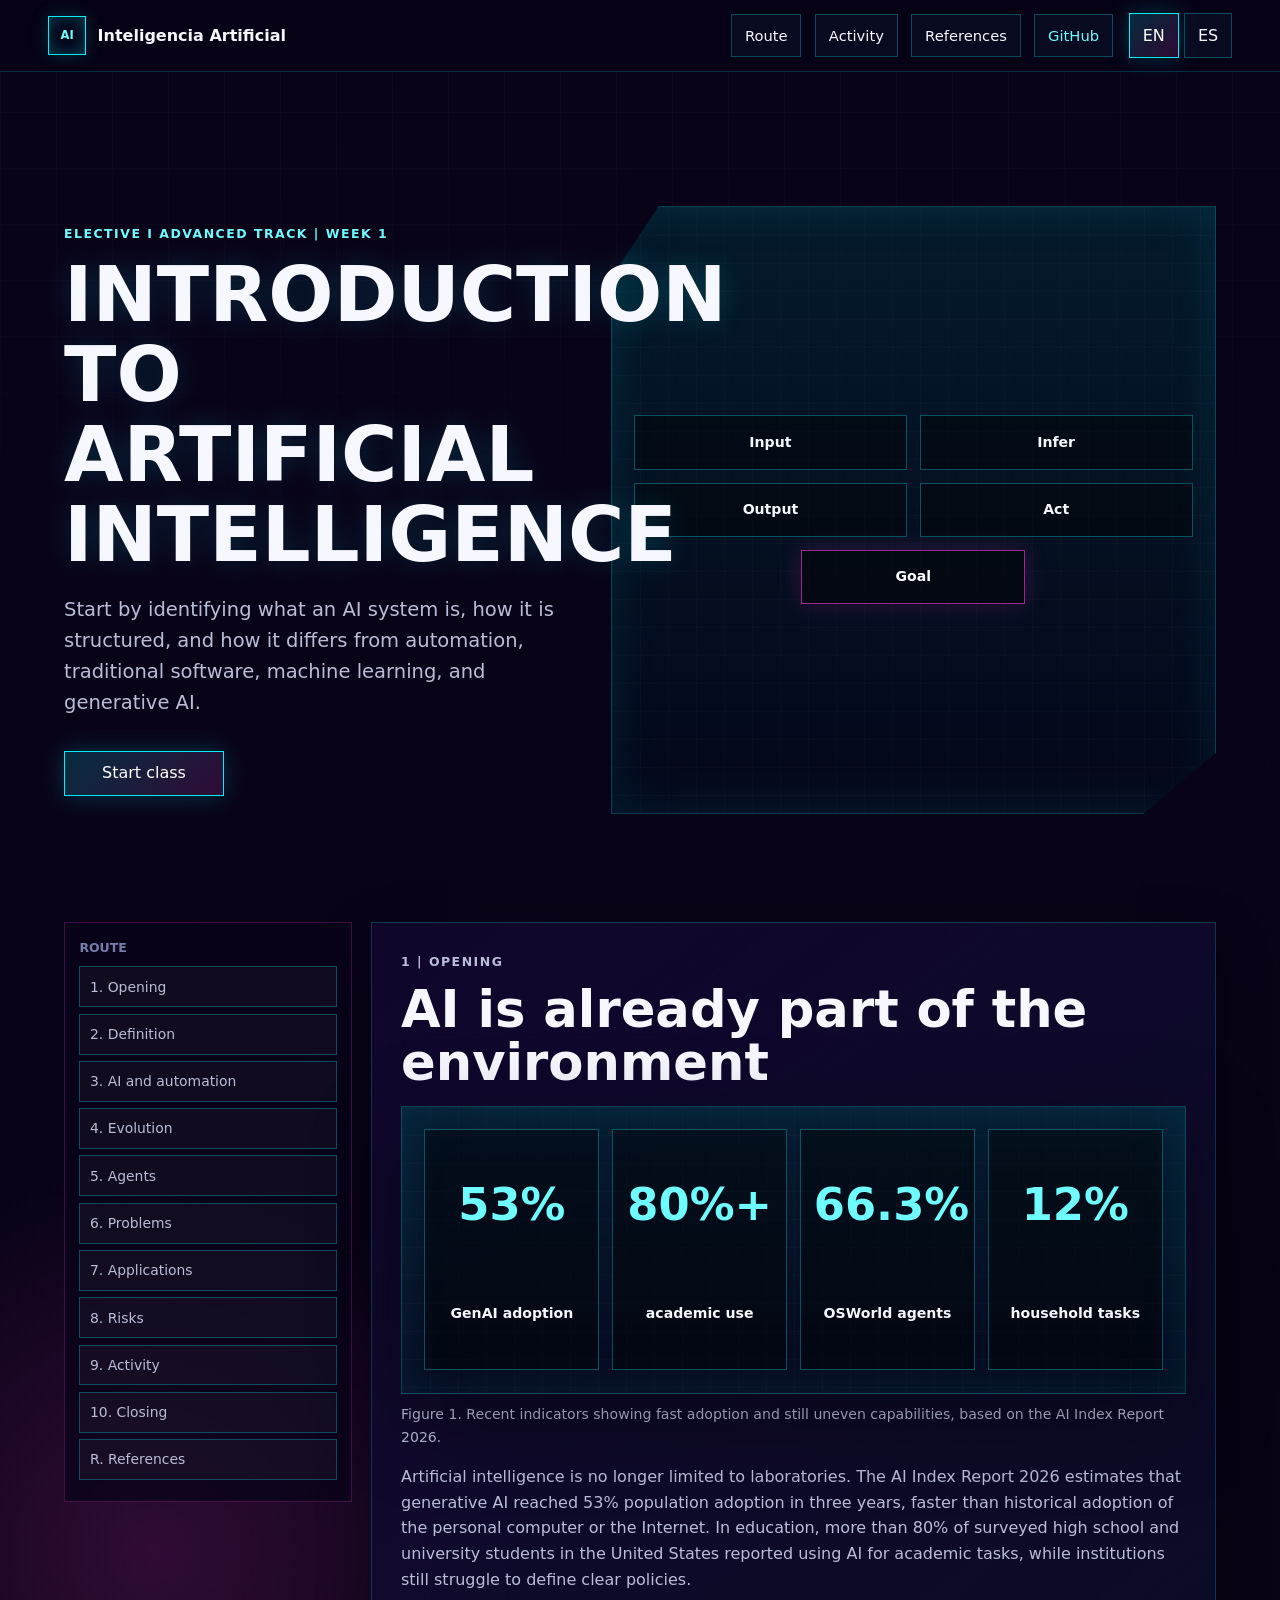
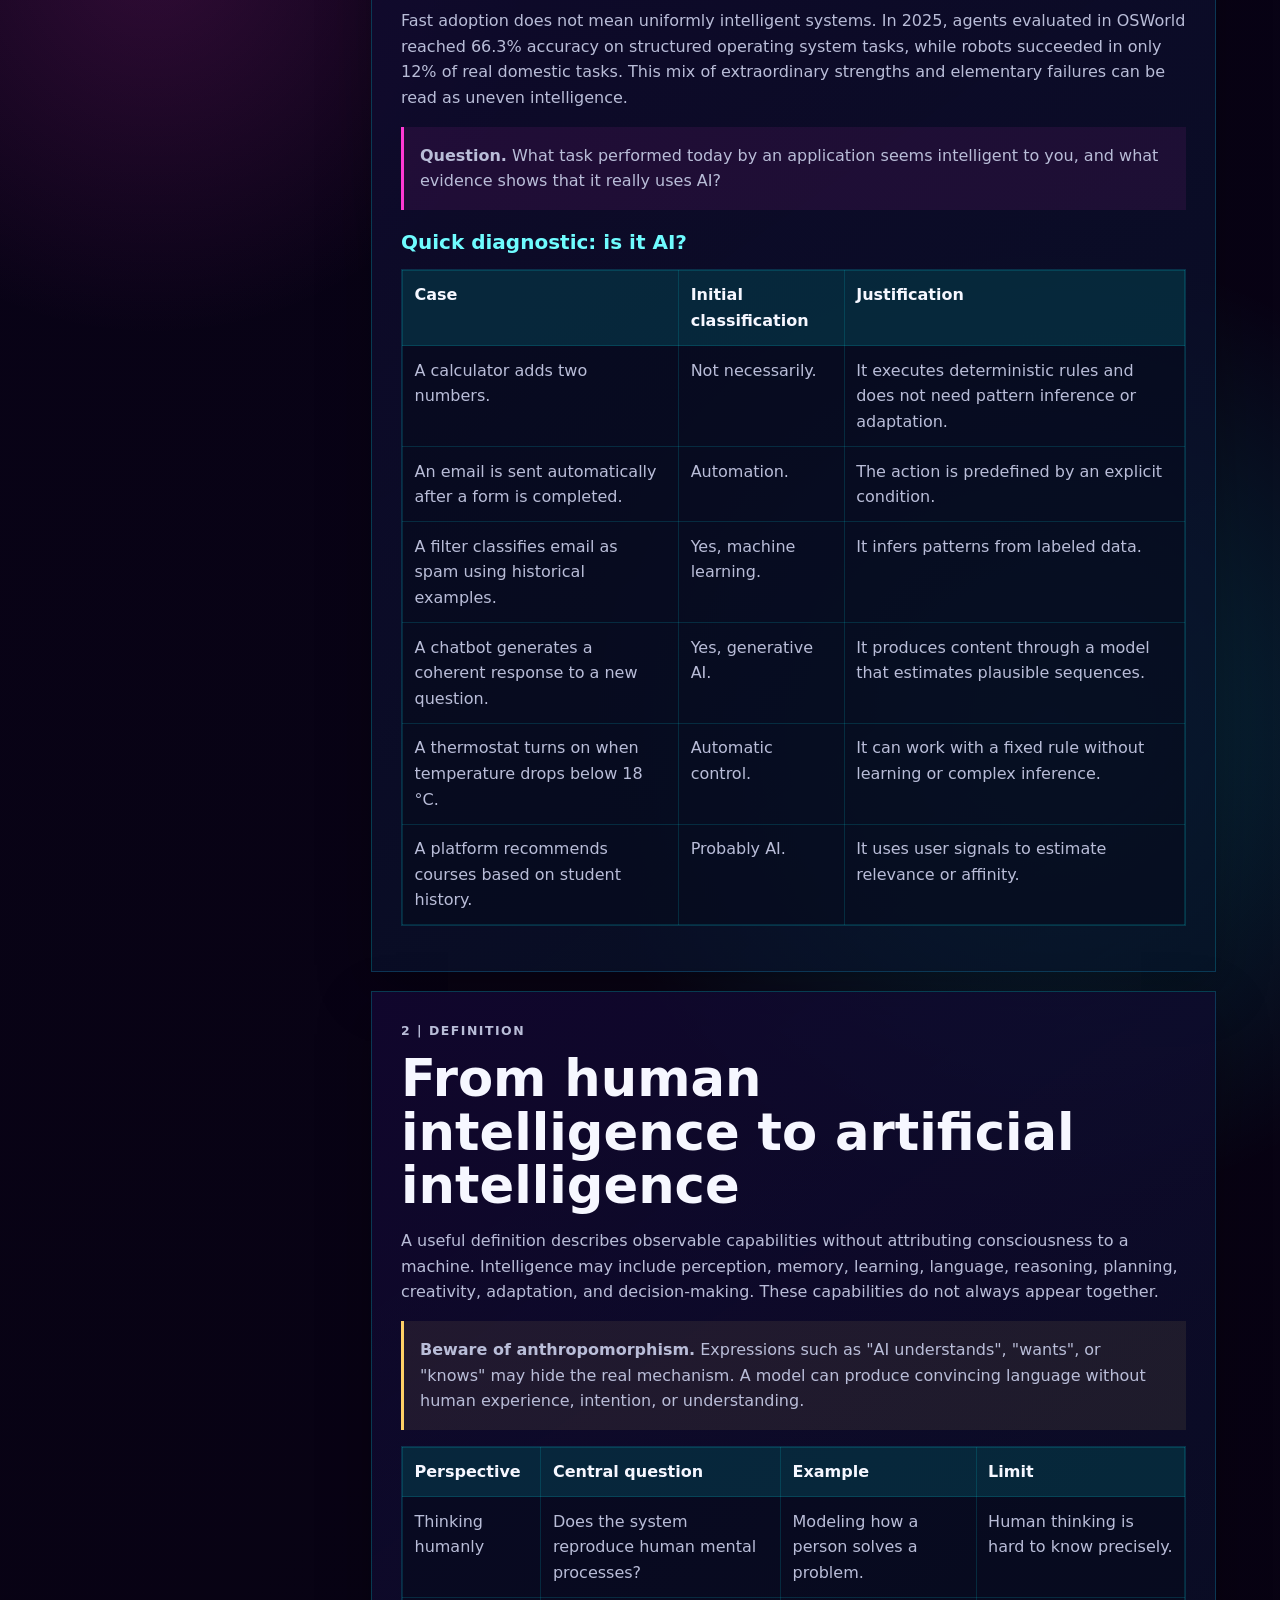
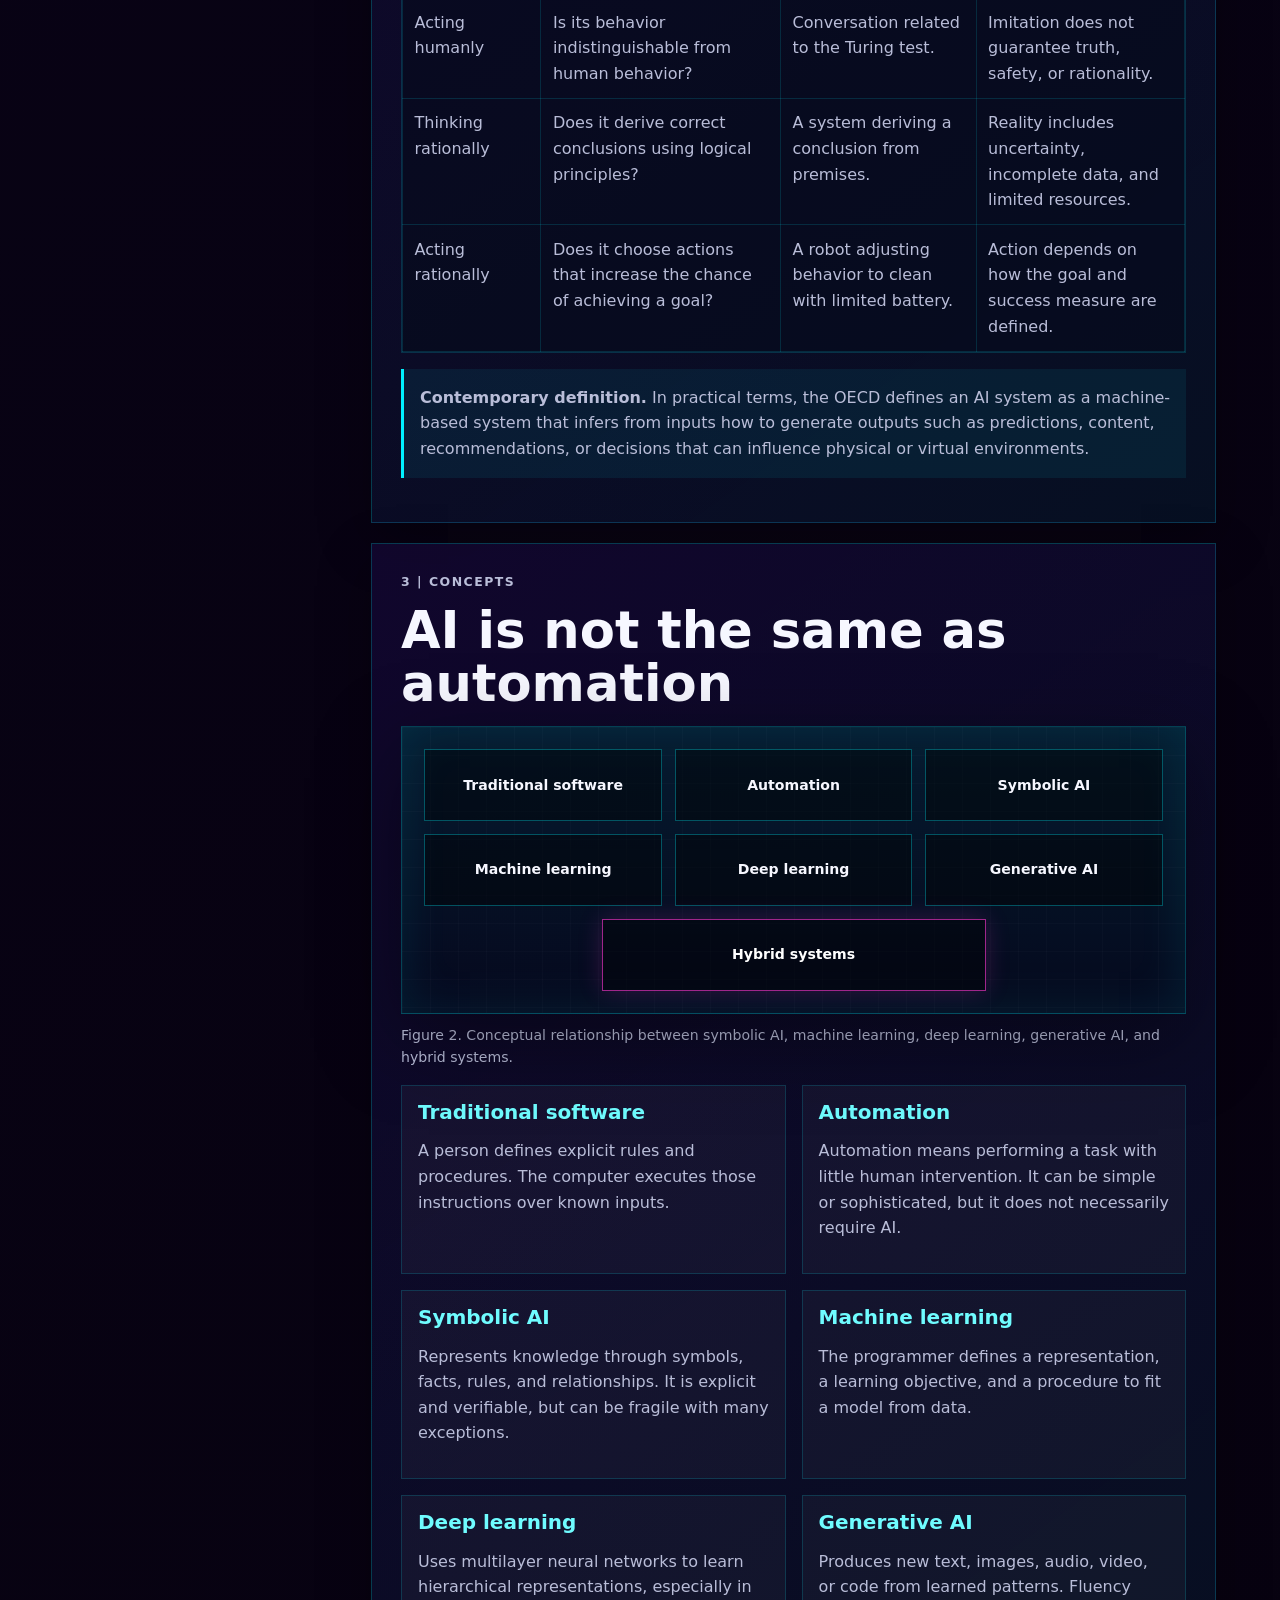
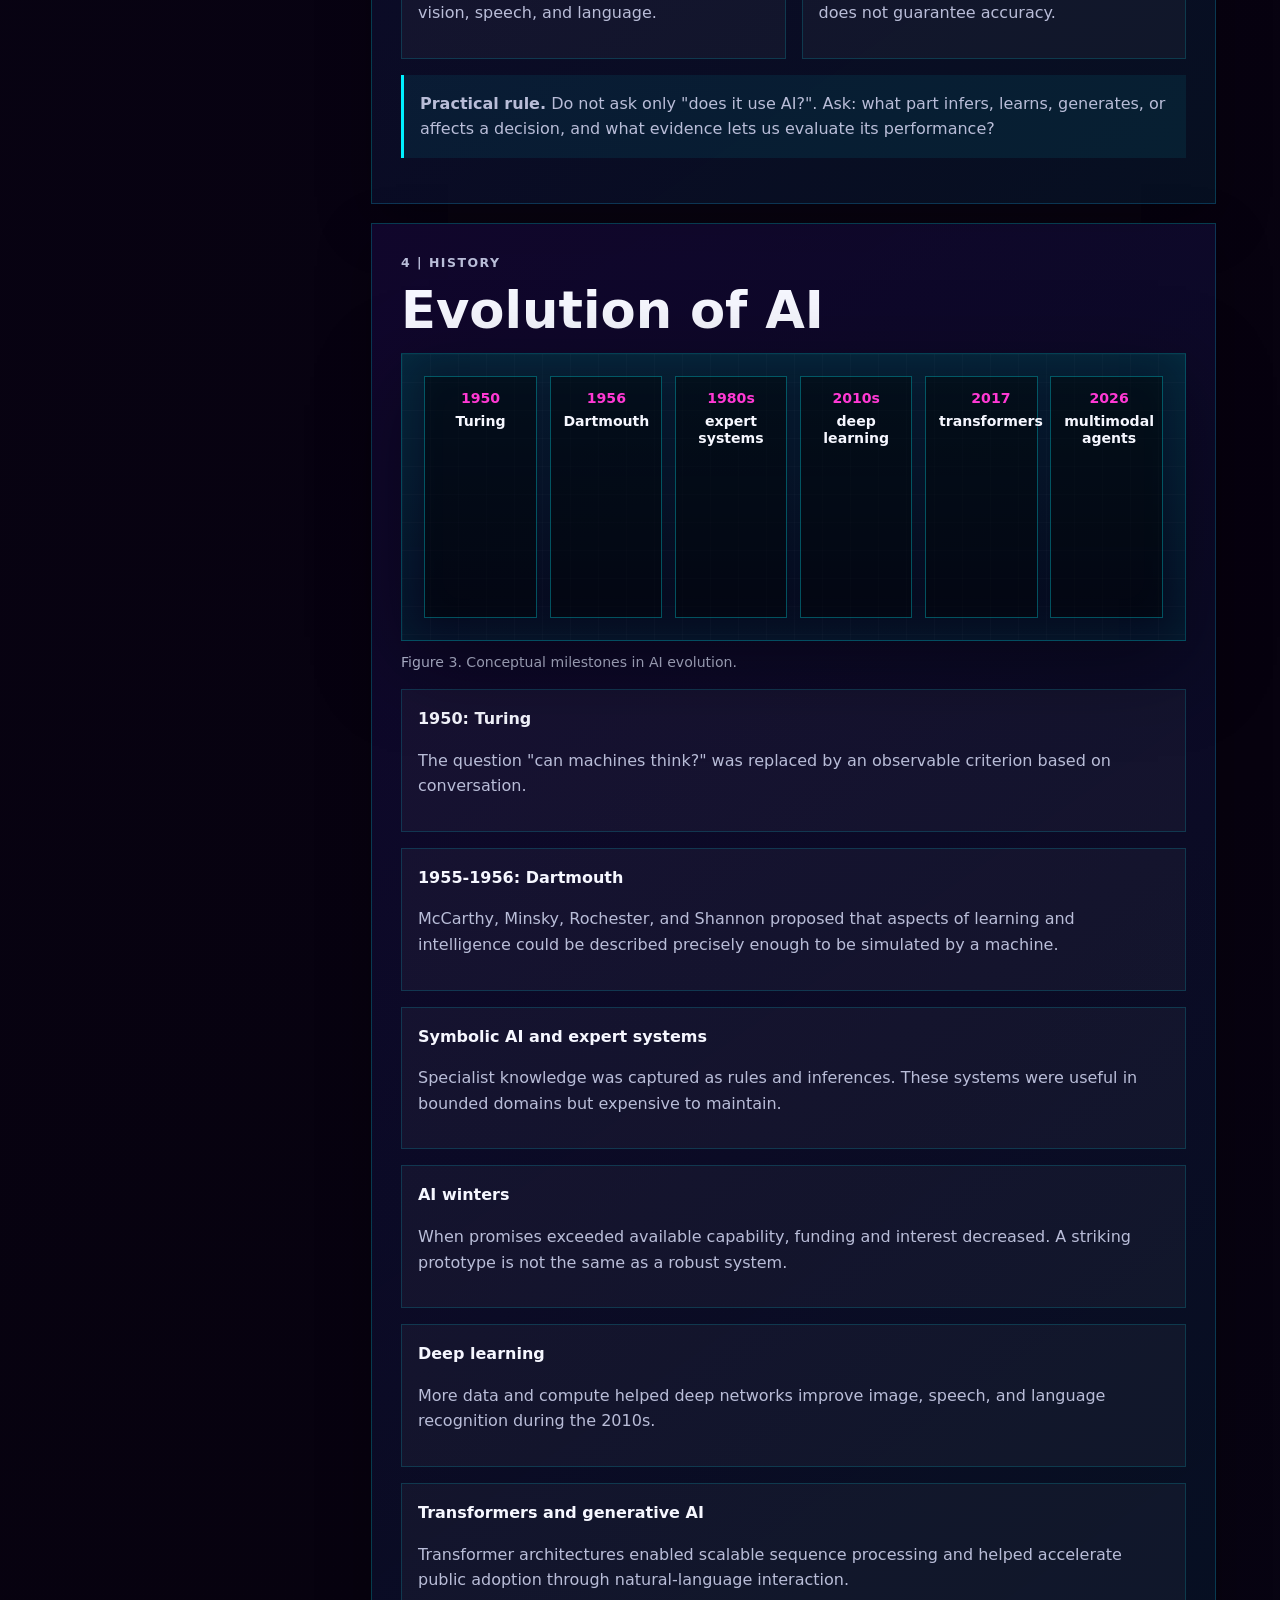
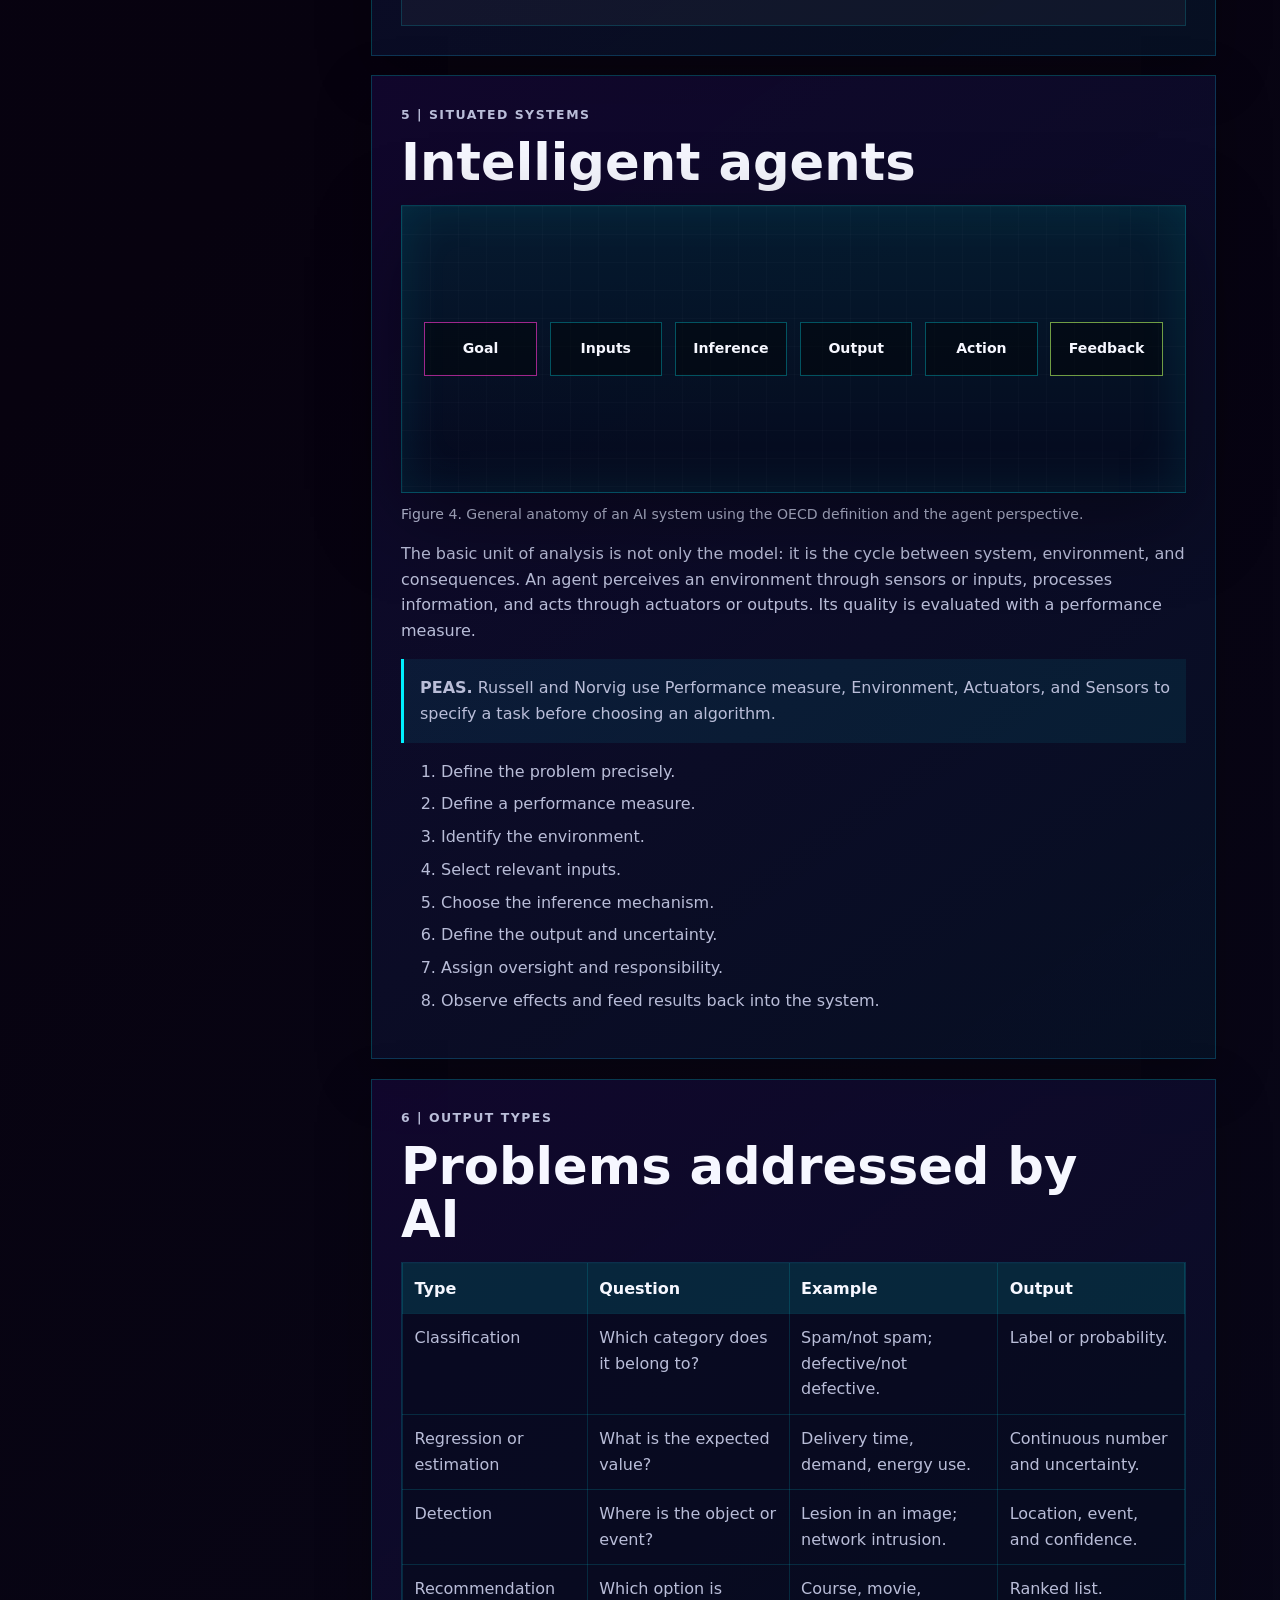
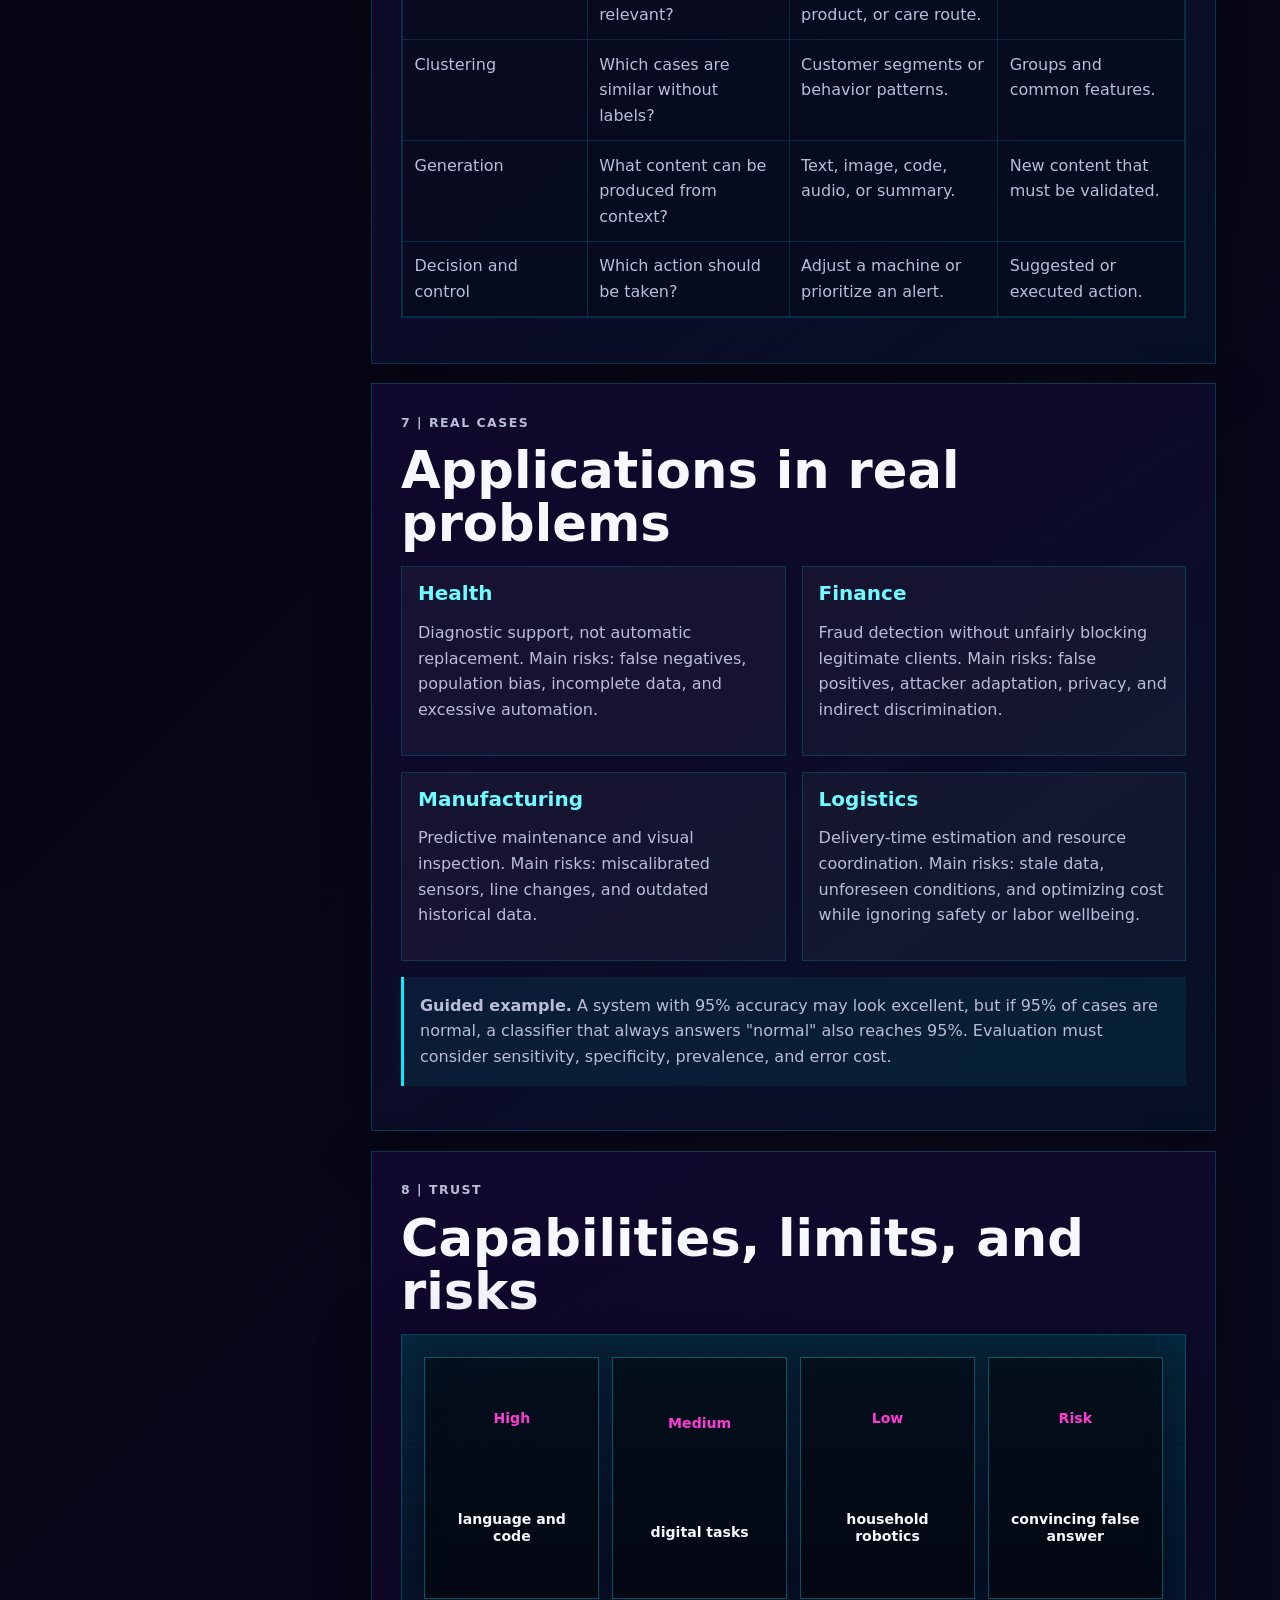
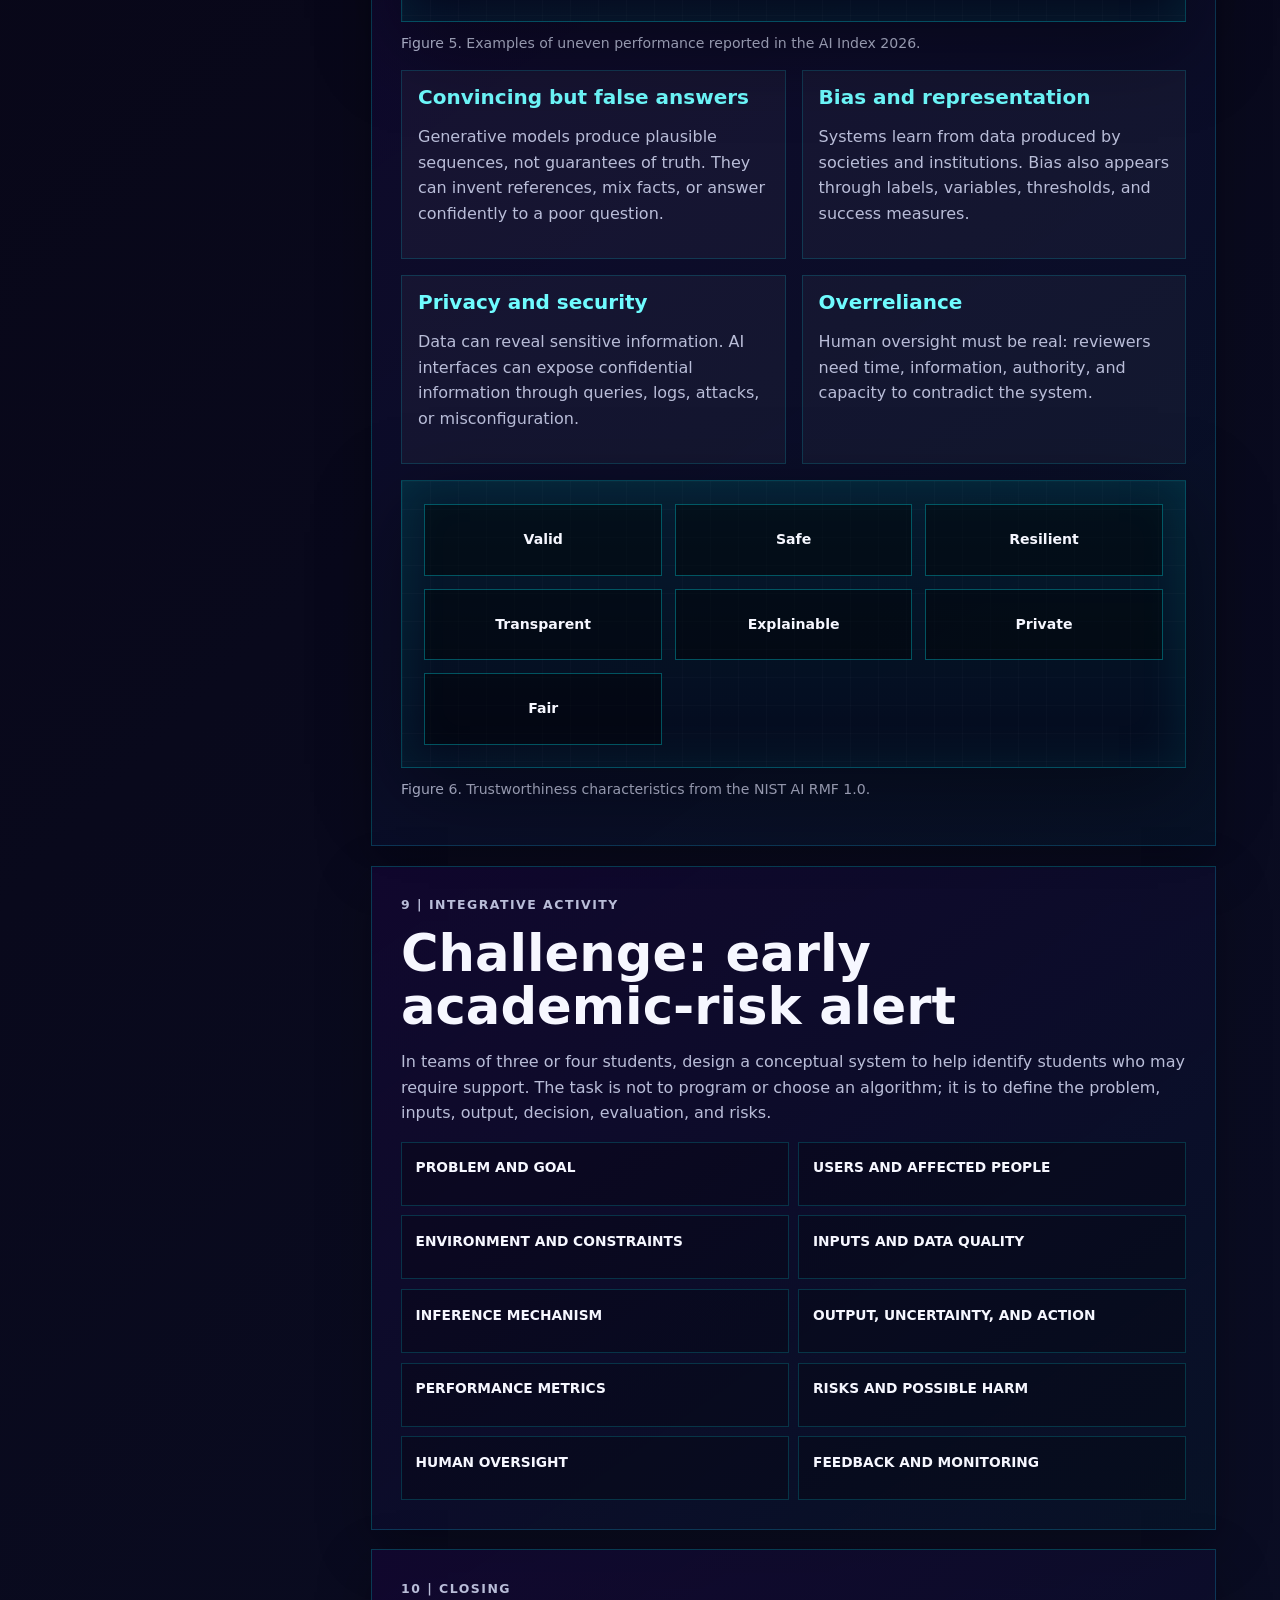
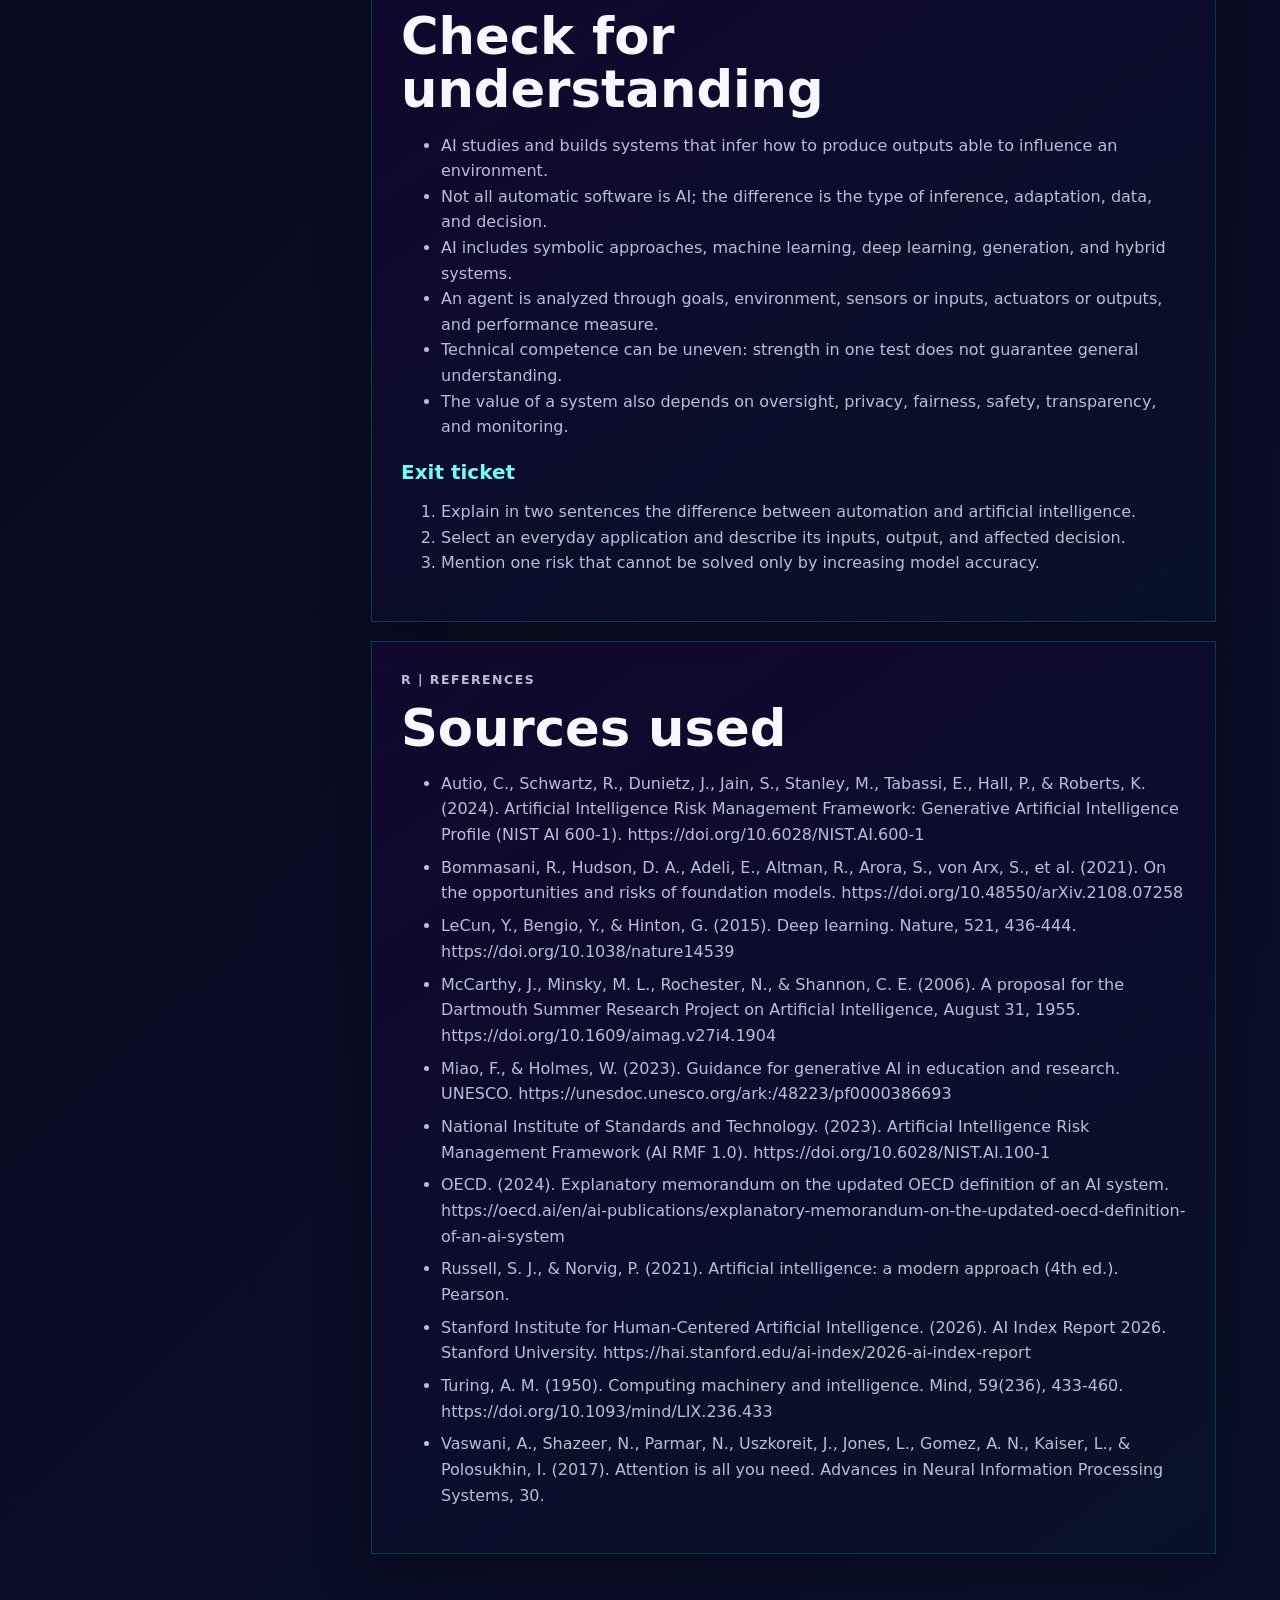
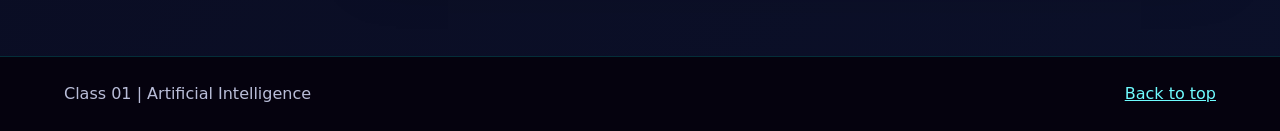
==== commit 405ec8bc: "Remove internal planning notes from class 01" ====
--- a/clases/clase-01/index.html
+++ b/clases/clase-01/index.html
@@ -56,7 +56,6 @@
       <section class="lesson-shell" id="ruta">
         <aside class="topic-index lesson-index" aria-label="Índice de clase">
           <div class="index-title" data-lesson-i18n="routeTitle">Route</div>
-          <a href="#proposito" data-lesson-nav="purpose" data-lesson-i18n="idxPurpose">0. Purpose</a>
           <a href="#apertura" data-lesson-nav="opening" data-lesson-i18n="idxOpening">1. Opening</a>
           <a href="#definicion" data-lesson-nav="definition" data-lesson-i18n="idxDefinition">2. Definition</a>
           <a href="#automatizacion" data-lesson-nav="automation" data-lesson-i18n="idxAutomation">3. AI and automation</a>
@@ -71,44 +70,6 @@
         </aside>
 
         <div class="lesson-content" data-lang-only="es" hidden>
-          <section class="lesson-section" id="proposito">
-            <p class="eyebrow">0 | Propósito y estructura</p>
-            <h2>Alineación con el syllabus</h2>
-            <p>
-              El syllabus ubica "Introducción a la IA" dentro del primer bloque
-              temático y establece como resultado de aprendizaje que el estudiante
-              describa los principios fundamentales de los sistemas de IA, incluyendo
-              aprendizaje, razonamiento y toma de decisiónes a partir del análisis de
-              problemas reales. También propone aprendizaje basado en problemas,
-              proyectos, casos reales, trabajo colaborativo y uso de herramientas de
-              software. Esta sesión desarrolla únicamente la introducción; no aborda
-              espacios de estados, búsqueda en anchura o profundidad, heurísticas ni A*.
-            </p>
-            <div class="info-grid">
-              <article class="detail-card"><span class="label">Duración</span><p>120 minutos presenciales.</p></article>
-              <article class="detail-card"><span class="label">Resultado central</span><p>Distinguir qué es un sistema de IA, cómo se estructura y en qué se diferencia de automatización, software tradicional, aprendizaje automático e IA generativa.</p></article>
-              <article class="detail-card"><span class="label">Evidencia</span><p>Clasificación argumentada de casos, canvas de un sistema de IA y ticket de salida.</p></article>
-              <article class="detail-card"><span class="label">Límite temático</span><p>La toma de decisiónes se explica conceptualmente; los mecanismos de búsqueda se reservan para las semanas siguientes.</p></article>
-            </div>
-            <h3>Distribución sugerida de los 120 minutos</h3>
-            <div class="table-wrap">
-              <table>
-                <thead><tr><th>Minutos</th><th>Bloque</th><th>Propósito</th></tr></thead>
-                <tbody>
-                  <tr><td>0-10</td><td>Apertura: IA en 2026</td><td>Activar conocimientos previos y mostrar el carácter actual del tema.</td></tr>
-                  <tr><td>10-30</td><td>Qué significa "inteligencia" y qué es IA</td><td>Construir una definición rigurosa y útil.</td></tr>
-                  <tr><td>30-48</td><td>IA, automatización, ML y GenAI</td><td>Evitar confusiones conceptuales frecuentes.</td></tr>
-                  <tr><td>48-63</td><td>Evolución histórica</td><td>Comprender por qué coexisten varios paradigmas.</td></tr>
-                  <tr><td>63-85</td><td>Agentes y anatomía de un sistema</td><td>Relacionar objetivos, entradas, inferencia, salidas, acción y retroalimentación.</td></tr>
-                  <tr><td>85-103</td><td>Aplicaciones reales</td><td>Analizar salud, finanzas, manufactura y logística.</td></tr>
-                  <tr><td>103-113</td><td>Limitaciones y responsabilidad</td><td>Introducir riesgo, supervisión humana y confianza.</td></tr>
-                  <tr><td>113-120</td><td>Actividad integradora y cierre</td><td>Verificar comprensión y conectar con el proyecto del curso.</td></tr>
-                </tbody>
-              </table>
-            </div>
-            <aside class="callout"><strong>Idea rectora.</strong> La IA no debe presentarse como magia ni como una lista de herramientas. Debe comprenderse como un sistema sociotécnico: combina objetivos humanos, datos, modelos, infraestructura, decisiones, usuarios y consecuencias.</aside>
-          </section>
-
           <section class="lesson-section" id="apertura">
             <p class="eyebrow">1 | Apertura</p>
             <h2>La IA ya forma parte del entorno</h2>
@@ -138,8 +99,8 @@
               fortalezas extraordinarias y fallos elementales puede entenderse como
               inteligencia irregular.
             </p>
-            <aside class="question"><strong>Pregunta.</strong> ¿Qué tarea realizada hoy por una aplicación les parece inteligente y cuál es la evidencia de que realmente utiliza IA?</aside>
-            <p class="teacher-note">Para pensar: observa los criterios que aparecen en las respuestas: aprende, predice, genera, se adapta, toma decisiones, imita al humano o funciona de forma automática. Los vas a contrastar durante la sesión.</p>
+            <aside class="question"><strong>Pregunta.</strong> ¿Qué tarea realizada hoy por una aplicación te parece inteligente y cuál es la evidencia de que realmente utiliza IA?</aside>
+            <p class="study-note">Para pensar: observa los criterios que aparecen en las respuestas: aprende, predice, genera, se adapta, toma decisiones, imita al humano o funciona de forma automática. Los vas a contrastar en esta clase.</p>
             <h3>Diagnóstico rápido: ¿es IA?</h3>
             <div class="table-wrap">
               <table>
@@ -163,7 +124,7 @@
               Una definición útil debe describir capacidades observables sin atribuir
               conciencia a una máquina. En una persona, la inteligencia puede incluir
               percepción, memoria, aprendizaje, lenguaje, razonamiento, planificación,
-              creatividad, adaptación y toma de decisiónes. Estas capacidades no siempre
+              creatividad, adaptación y toma de decisiones. Estas capacidades no siempre
               aparecen juntas ni con la misma intensidad.
             </p>
             <p>
@@ -195,7 +156,7 @@
             </p>
             <aside class="callout"><strong>Definición contemporánea.</strong> Según la OCDE, un sistema de IA es un sistema basado en máquinas que, para objetivos explícitos o implícitos, infiere a partir de entradas como generar salidas capaces de influir en entornos físicos o virtuales. Las palabras decisivas son "infiere" e "influye".</aside>
             <aside class="question"><strong>Pregunta.</strong> ¿Una hoja de cálculo que calcula automáticamente el promedio de notas es un sistema de IA?</aside>
-            <p class="teacher-note">Respuesta breve: generalmente no. La fórmula está completamente especificada. Sería diferente si el sistema estimara riesgo de deserción desde múltiples señales y produjera una recomendación probabilística.</p>
+            <p class="study-note">Respuesta breve: generalmente no. La fórmula está completamente especificada. Sería diferente si el sistema estimara riesgo de deserción desde múltiples señales y produjera una recomendación probabilística.</p>
           </section>
 
           <section class="lesson-section" id="automatizacion">
@@ -234,7 +195,7 @@
                 </tbody>
               </table>
             </div>
-            <aside class="callout"><strong>Regla práctica.</strong> No pregunte únicamente "¿usa IA?". Pregunte: ¿qué parte infiere?, ¿qué aprende?, ¿qué genera?, ¿qué decisión afecta?, ¿qué evidencia permite evaluar su desempeño?</aside>
+            <aside class="callout"><strong>Regla práctica.</strong> No te preguntes únicamente "¿usa IA?". Pregunta: ¿qué parte infiere?, ¿qué aprende?, ¿qué genera?, ¿qué decisión afecta?, ¿qué evidencia permite evaluar su desempeño?</aside>
           </section>
 
           <section class="lesson-section" id="evolucion">
@@ -277,7 +238,7 @@
               <figcaption>Figura 4. Anatomía general de un sistema de IA a partir de la definición de la OCDE y el enfoque de agentes.</figcaption>
             </figure>
             <p>
-              La unidad minima de análisis no es solo el modelo: es el ciclo entre
+              La unidad mínima de análisis no es solo el modelo: es el ciclo entre
               sistema, entorno y consecuencias. Un agente percibe un entorno mediante
               sensores o entradas, procesa información y actúa mediante actuadores o
               salidas. Su calidad se evalúa según una medida de desempeño.
@@ -292,7 +253,7 @@
                 <thead><tr><th>Componente</th><th>Descripción</th></tr></thead>
                 <tbody>
                   <tr><td>Medida de desempeño</td><td>Cobertura de limpieza, suciedad retirada, batería, tiempo, choques evitados y regreso seguro.</td></tr>
-                  <tr><td>Entorno</td><td>Habitaciones, muebles, personas, máscotas, escaleras, superficies y estaciones de carga.</td></tr>
+                  <tr><td>Entorno</td><td>Habitaciones, muebles, personas, mascotas, escaleras, superficies y estaciones de carga.</td></tr>
                   <tr><td>Actuadores</td><td>Motores, ruedas, cepillos, potencia de aspiración y señales de estado.</td></tr>
                   <tr><td>Sensores</td><td>Proximidad, contacto, cámara, suciedad, batería y posición estimada.</td></tr>
                 </tbody>
@@ -318,7 +279,7 @@
                 </tbody>
               </table>
             </div>
-            <aside class="callout"><strong>Sistema sociotécnico.</strong> Una alerta cambia la conducta de docentes, estudiantes y directivos. La evaluación debe incluir datos, desempeño técnico, experiencia de usuario, efectos organizacionales y derechos de las personas.</aside>
+            <aside class="callout"><strong>Sistema sociotécnico.</strong> Una alerta cambia la conducta de profesores, estudiantes y directivos. La evaluación debe incluir datos, desempeño técnico, experiencia de usuario, efectos organizacionales y derechos de las personas.</aside>
             <h3>De entradas a consecuencias</h3>
             <ol class="step-list">
               <li>Definir el problema con precisión.</li>
@@ -415,7 +376,7 @@
               todas estas características al mismo tiempo.
             </p>
             <aside class="question"><strong>Pregunta.</strong> ¿Quién responde cuando una decisión apoyada por IA causa daño?</aside>
-            <p class="teacher-note">Idea clave: la responsabilidad no desaparece por utilizar un modelo. Debe distribuirse entre quienes diseñan, proveen, integran, operan, supervisan y toman la decisión final.</p>
+            <p class="study-note">Idea clave: la responsabilidad no desaparece por utilizar un modelo. Debe distribuirse entre quienes diseñan, proveen, integran, operan, supervisan y toman la decisión final.</p>
           </section>
 
           <section class="lesson-section" id="actividad">
@@ -433,7 +394,7 @@
                 <tbody>
                   <tr><td>1. Problema</td><td>¿Qué situación concreta se quiere mejorar?</td><td>Detectar señales tempranas de dificultad antes del abandono.</td></tr>
                   <tr><td>2. Objetivo</td><td>¿Qué resultado valioso se espera?</td><td>Activar apoyo oportuno, no etiquetar ni sancionar.</td></tr>
-                  <tr><td>3. Usuarios</td><td>¿Quién utiliza la salida y quién resulta afectado?</td><td>Bienestar, docentes, estudiante y coordinación académica.</td></tr>
+                  <tr><td>3. Usuarios</td><td>¿Quién utiliza la salida y quién resulta afectado?</td><td>Bienestar, profesores, estudiante y coordinación académica.</td></tr>
                   <tr><td>4. Entradas</td><td>¿Qué datos son pertinentes y legítimos?</td><td>Asistencia, notas, entregas y solicitud voluntaria de apoyo.</td></tr>
                   <tr><td>5. Inferencia</td><td>¿Reglas, modelo aprendido o combinación?</td><td>Modelo de riesgo complementado con reglas y revisión humana.</td></tr>
                   <tr><td>6. Salida</td><td>¿Qué produce exactamente?</td><td>Nivel de riesgo, incertidumbre y factores contribuyentes.</td></tr>
@@ -497,48 +458,11 @@
               <li>Stanford Institute for Human-Centered Artificial Intelligence. (2026). AI Index Report 2026. Stanford University. https://hai.stanford.edu/ai-index/2026-ai-index-report</li>
               <li>Turing, A. M. (1950). Computing machinery and intelligence. Mind, 59(236), 433-460. https://doi.org/10.1093/mind/LIX.236.433</li>
               <li>Vaswani, A., Shazeer, N., Parmar, N., Uszkoreit, J., Jones, L., Gomez, A. N., Kaiser, L., & Polosukhin, I. (2017). Attention is all you need. Advances in Neural Information Processing Systems, 30.</li>
-              <li>Universidad Santo Tomás, Seccional Tunja. (2026). Syllabus de Electiva I Profundización: Inteligencia Artificial [Documento interno].</li>
             </ul>
           </section>
         </div>
 
         <div class="lesson-content" data-lang-only="en">
-          <section class="lesson-section" id="purpose">
-            <p class="eyebrow">0 | Purpose and structure</p>
-            <h2>Alignment with the syllabus</h2>
-            <p>
-              The syllabus places "Introduction to AI" in the first thematic block and
-              expects students to describe the fundamental principles of AI systems,
-              including learning, reasoning, and decision-making from real problem
-              analysis. This session only develops the introduction; state spaces,
-              breadth-first search, depth-first search, heuristics, and A* are left for
-              later weeks.
-            </p>
-            <div class="info-grid">
-              <article class="detail-card"><span class="label">Duration</span><p>120 in-person minutes.</p></article>
-              <article class="detail-card"><span class="label">Main outcome</span><p>Distinguish what an AI system is, how it is structured, and how it differs from automation, traditional software, machine learning, and generative AI.</p></article>
-              <article class="detail-card"><span class="label">Evidence</span><p>Argument-based case classification, an AI system canvas, and an exit ticket.</p></article>
-              <article class="detail-card"><span class="label">Scope limit</span><p>Decisión-making is explained conceptually; search mechanisms are reserved for following weeks.</p></article>
-            </div>
-            <h3>Suggested 120-minute distribution</h3>
-            <div class="table-wrap">
-              <table>
-                <thead><tr><th>Minutes</th><th>Block</th><th>Purpose</th></tr></thead>
-                <tbody>
-                  <tr><td>0-10</td><td>Opening: AI in 2026</td><td>Activate prior knowledge and show the current nature of the topic.</td></tr>
-                  <tr><td>10-30</td><td>What "intelligence" means and what AI is</td><td>Build a rigorous and useful definition.</td></tr>
-                  <tr><td>30-48</td><td>AI, automation, ML, and GenAI</td><td>Avoid common conceptual confusion.</td></tr>
-                  <tr><td>48-63</td><td>Historical evolution</td><td>Understand why several paradigms coexist.</td></tr>
-                  <tr><td>63-85</td><td>Agents and system anatomy</td><td>Connect goals, inputs, inference, outputs, action, and feedback.</td></tr>
-                  <tr><td>85-103</td><td>Real applications</td><td>Analyze health, finance, manufacturing, and logistics.</td></tr>
-                  <tr><td>103-113</td><td>Limits and responsibility</td><td>Introduce risk, human oversight, and trust.</td></tr>
-                  <tr><td>113-120</td><td>Integrative activity and closing</td><td>Check understanding and connect with the course project.</td></tr>
-                </tbody>
-              </table>
-            </div>
-            <aside class="callout"><strong>Guiding idea.</strong> AI should not be presented as magic or as a list of tools. It should be understood as a sociotechnical system combining human goals, data, models, infrastructure, decisions, users, and consequences.</aside>
-          </section>
-
           <section class="lesson-section" id="opening">
             <p class="eyebrow">1 | Opening</p>
             <h2>AI is already part of the environment</h2>
@@ -554,7 +478,7 @@
             <p>
               Artificial intelligence is no longer limited to laboratories. The AI
               Index Report 2026 estimates that generative AI reached 53% population
-              adoption in three years, faster than histórical adoption of the personal
+              adoption in three years, faster than historical adoption of the personal
               computer or the Internet. In education, more than 80% of surveyed high
               school and university students in the United States reported using AI for
               academic tasks, while institutions still struggle to define clear policies.
@@ -573,8 +497,8 @@
                 <thead><tr><th>Case</th><th>Initial classification</th><th>Justification</th></tr></thead>
                 <tbody>
                   <tr><td>A calculator adds two numbers.</td><td>Not necessarily.</td><td>It executes deterministic rules and does not need pattern inference or adaptation.</td></tr>
-                  <tr><td>An email is sent automátically after a form is completed.</td><td>Automation.</td><td>The action is predefined by an explicit condition.</td></tr>
-                  <tr><td>A filter classifies email as spam using histórical examples.</td><td>Yes, machine learning.</td><td>It infers patterns from labeled data.</td></tr>
+                  <tr><td>An email is sent automatically after a form is completed.</td><td>Automation.</td><td>The action is predefined by an explicit condition.</td></tr>
+                  <tr><td>A filter classifies email as spam using historical examples.</td><td>Yes, machine learning.</td><td>It infers patterns from labeled data.</td></tr>
                   <tr><td>A chatbot generates a coherent response to a new question.</td><td>Yes, generative AI.</td><td>It produces content through a model that estimates plausible sequences.</td></tr>
                   <tr><td>A thermostat turns on when temperature drops below 18 °C.</td><td>Automatic control.</td><td>It can work with a fixed rule without learning or complex inference.</td></tr>
                   <tr><td>A platform recommends courses based on student history.</td><td>Probably AI.</td><td>It uses user signals to estimate relevance or affinity.</td></tr>
@@ -604,7 +528,7 @@
                 </tbody>
               </table>
             </div>
-            <aside class="callout"><strong>Contemporary definition.</strong> In práctical terms, the OECD defines an AI system as a machine-based system that infers from inputs how to generate outputs such as predictions, content, recommendations, or decisions that can influence physical or virtual environments.</aside>
+            <aside class="callout"><strong>Contemporary definition.</strong> In practical terms, the OECD defines an AI system as a machine-based system that infers from inputs how to generate outputs such as predictions, content, recommendations, or decisions that can influence physical or virtual environments.</aside>
           </section>
 
           <section class="lesson-section" id="automation">
@@ -625,9 +549,9 @@
             <div class="concept-list">
               <article><h3>Traditional software</h3><p>A person defines explicit rules and procedures. The computer executes those instructions over known inputs.</p></article>
               <article><h3>Automation</h3><p>Automation means performing a task with little human intervention. It can be simple or sophisticated, but it does not necessarily require AI.</p></article>
-              <article><h3>Symbolic AI</h3><p>Represents knowledge through symbols, facts, rules, and relationships. It is explicit and verifiable, but can be frágile with many exceptions.</p></article>
+              <article><h3>Symbolic AI</h3><p>Represents knowledge through symbols, facts, rules, and relationships. It is explicit and verifiable, but can be fragile with many exceptions.</p></article>
               <article><h3>Machine learning</h3><p>The programmer defines a representation, a learning objective, and a procedure to fit a model from data.</p></article>
-              <article><h3>Deep learning</h3><p>Uses multilayer neural networks to learn hierarchical representations, especially in visión, speech, and language.</p></article>
+              <article><h3>Deep learning</h3><p>Uses multilayer neural networks to learn hierarchical representations, especially in vision, speech, and language.</p></article>
               <article><h3>Generative AI</h3><p>Produces new text, images, audio, video, or code from learned patterns. Fluency does not guarantee accuracy.</p></article>
             </div>
             <aside class="callout"><strong>Practical rule.</strong> Do not ask only "does it use AI?". Ask: what part infers, learns, generates, or affects a decision, and what evidence lets us evaluate its performance?</aside>
@@ -651,7 +575,7 @@
               <article><strong>1950: Turing</strong><p>The question "can machines think?" was replaced by an observable criterion based on conversation.</p></article>
               <article><strong>1955-1956: Dartmouth</strong><p>McCarthy, Minsky, Rochester, and Shannon proposed that aspects of learning and intelligence could be described precisely enough to be simulated by a machine.</p></article>
               <article><strong>Symbolic AI and expert systems</strong><p>Specialist knowledge was captured as rules and inferences. These systems were useful in bounded domains but expensive to maintain.</p></article>
-              <article><strong>AI winters</strong><p>When promises exceeded available capability, funding and interést decreased. A striking prototype is not the same as a robust system.</p></article>
+              <article><strong>AI winters</strong><p>When promises exceeded available capability, funding and interest decreased. A striking prototype is not the same as a robust system.</p></article>
               <article><strong>Deep learning</strong><p>More data and compute helped deep networks improve image, speech, and language recognition during the 2010s.</p></article>
               <article><strong>Transformers and generative AI</strong><p>Transformer architectures enabled scalable sequence processing and helped accelerate public adoption through natural-language interaction.</p></article>
             </div>
@@ -715,7 +639,7 @@
             <div class="application-grid">
               <article><h3>Health</h3><p>Diagnostic support, not automatic replacement. Main risks: false negatives, population bias, incomplete data, and excessive automation.</p></article>
               <article><h3>Finance</h3><p>Fraud detection without unfairly blocking legitimate clients. Main risks: false positives, attacker adaptation, privacy, and indirect discrimination.</p></article>
-              <article><h3>Manufacturing</h3><p>Predictive maintenance and visual inspection. Main risks: miscalibrated sensors, line changes, and outdated histórical data.</p></article>
+              <article><h3>Manufacturing</h3><p>Predictive maintenance and visual inspection. Main risks: miscalibrated sensors, line changes, and outdated historical data.</p></article>
               <article><h3>Logistics</h3><p>Delivery-time estimation and resource coordination. Main risks: stale data, unforeseen conditions, and optimizing cost while ignoring safety or labor wellbeing.</p></article>
             </div>
             <aside class="callout"><strong>Guided example.</strong> A system with 95% accuracy may look excellent, but if 95% of cases are normal, a classifier that always answers "normal" also reaches 95%. Evaluation must consider sensitivity, specificity, prevalence, and error cost.</aside>
@@ -805,7 +729,6 @@
               <li>Stanford Institute for Human-Centered Artificial Intelligence. (2026). AI Index Report 2026. Stanford University. https://hai.stanford.edu/ai-index/2026-ai-index-report</li>
               <li>Turing, A. M. (1950). Computing machinery and intelligence. Mind, 59(236), 433-460. https://doi.org/10.1093/mind/LIX.236.433</li>
               <li>Vaswani, A., Shazeer, N., Parmar, N., Uszkoreit, J., Jones, L., Gomez, A. N., Kaiser, L., & Polosukhin, I. (2017). Attention is all you need. Advances in Neural Information Processing Systems, 30.</li>
-              <li>Universidad Santo Tomás, Seccional Tunja. (2026). Syllabus de Electiva I Profundización: Inteligencia Artificial [Internal document].</li>
             </ul>
           </section>
         </div>
--- a/styles.css
+++ b/styles.css
@@ -744,7 +744,7 @@
 
 .callout,
 .question,
-.teacher-note {
+.study-note {
   margin: 1rem 0;
   padding: 1rem;
   border-left: 0.24rem solid var(--cyan);
@@ -762,7 +762,7 @@
   background: rgba(255, 209, 102, 0.08);
 }
 
-.teacher-note {
+.study-note {
   border-left-color: var(--lime);
   background: rgba(185, 255, 99, 0.07);
 }
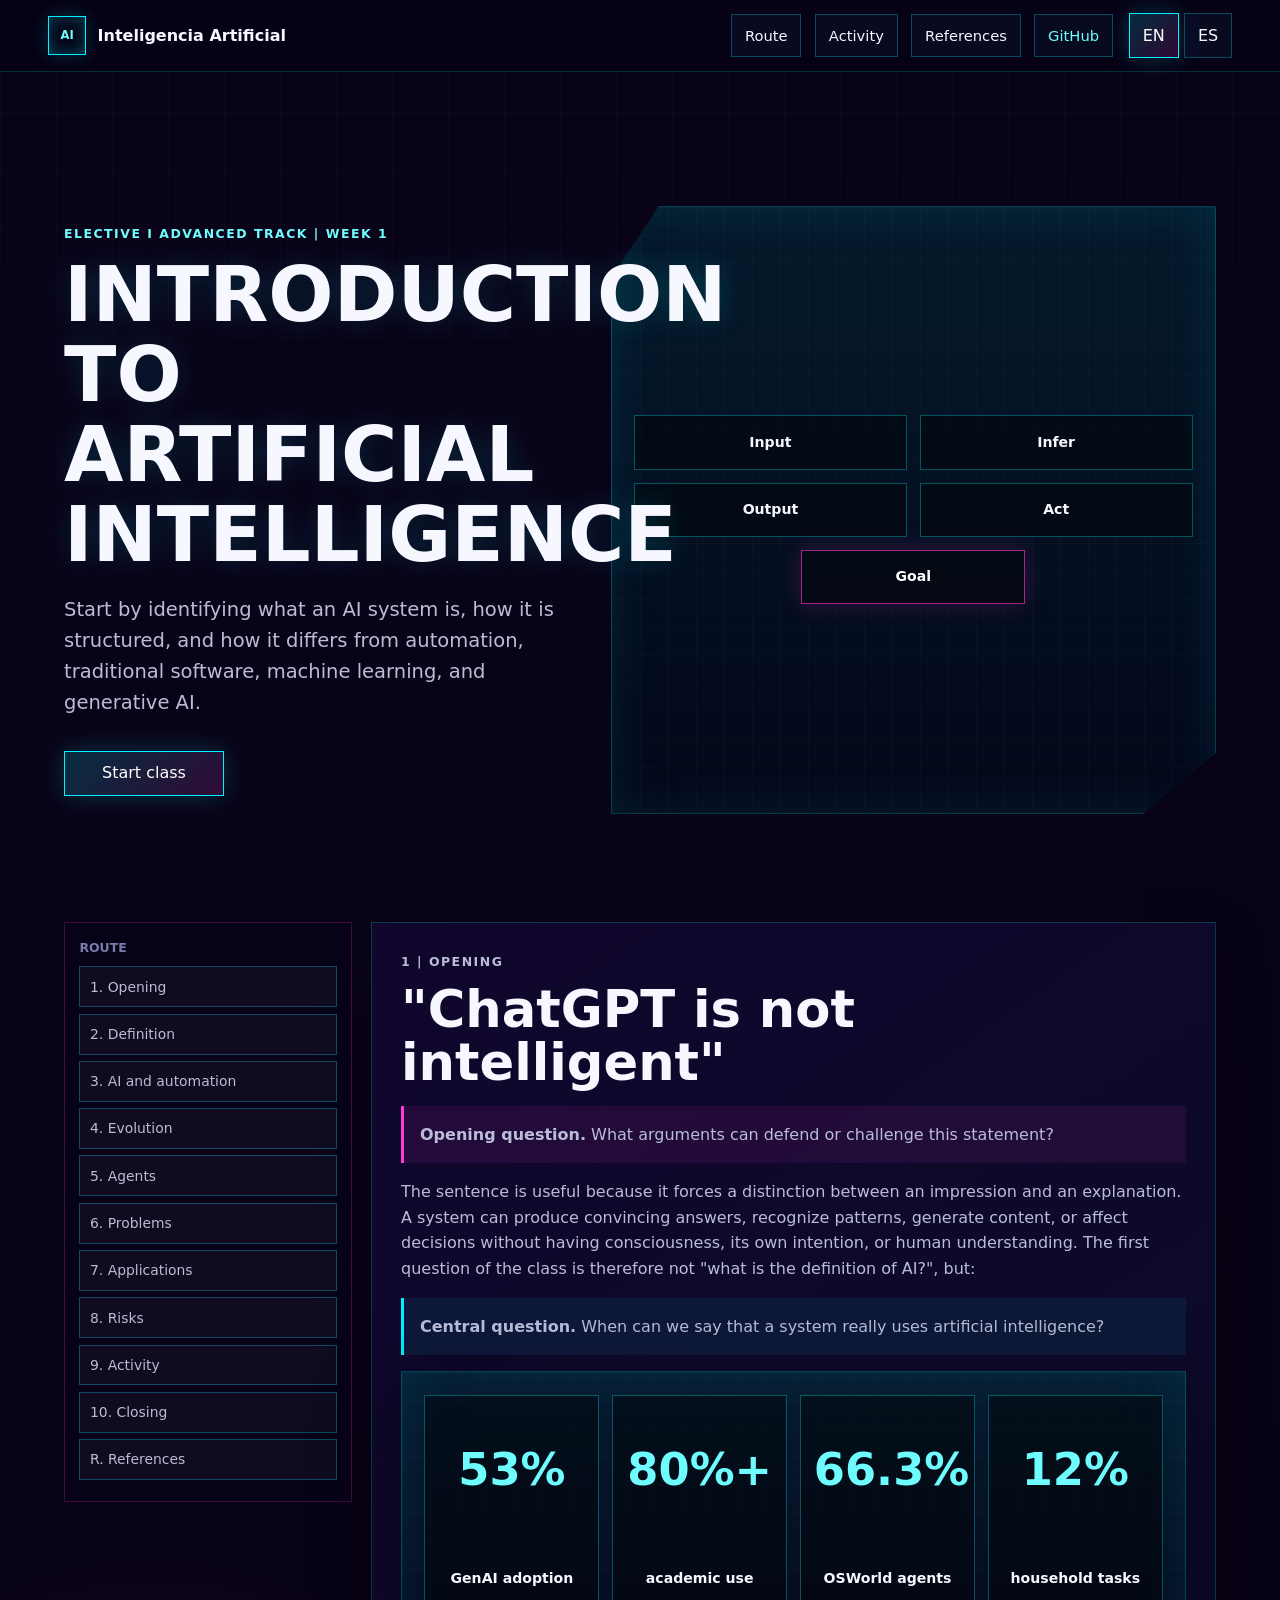
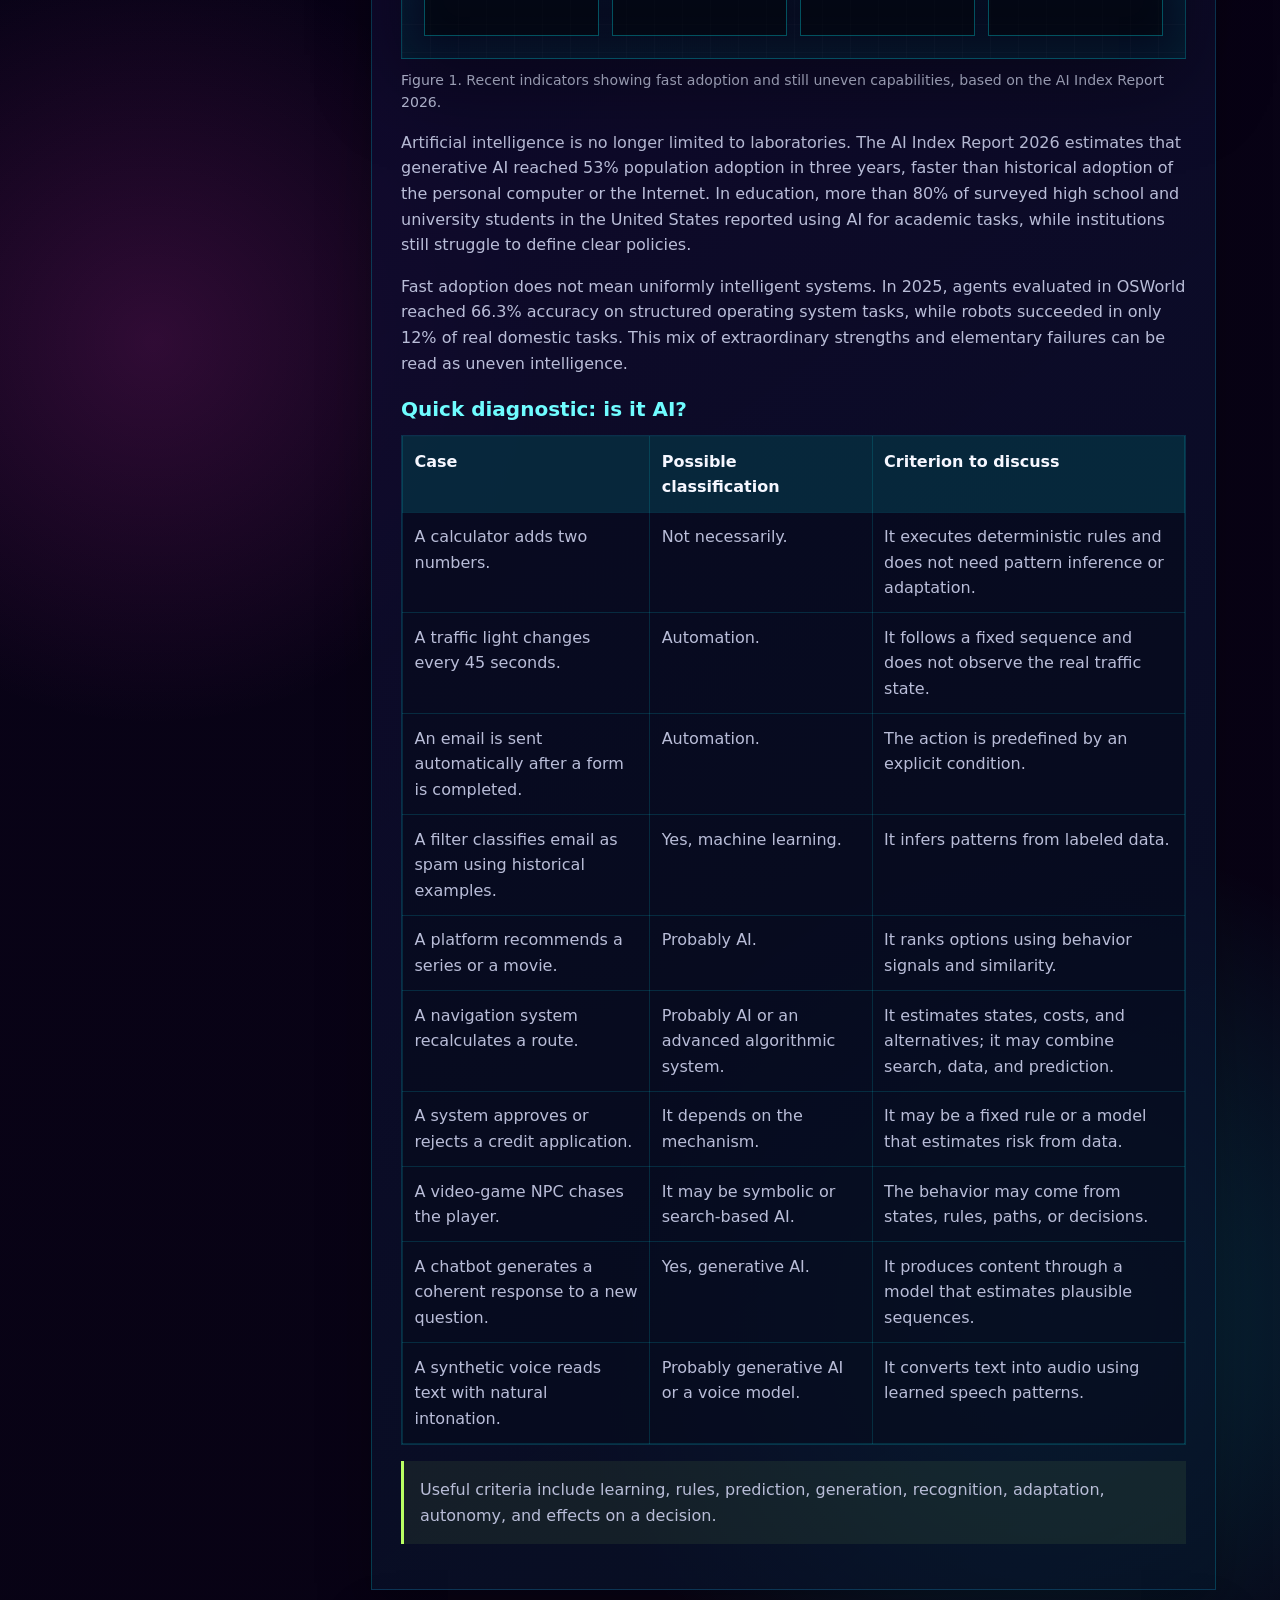
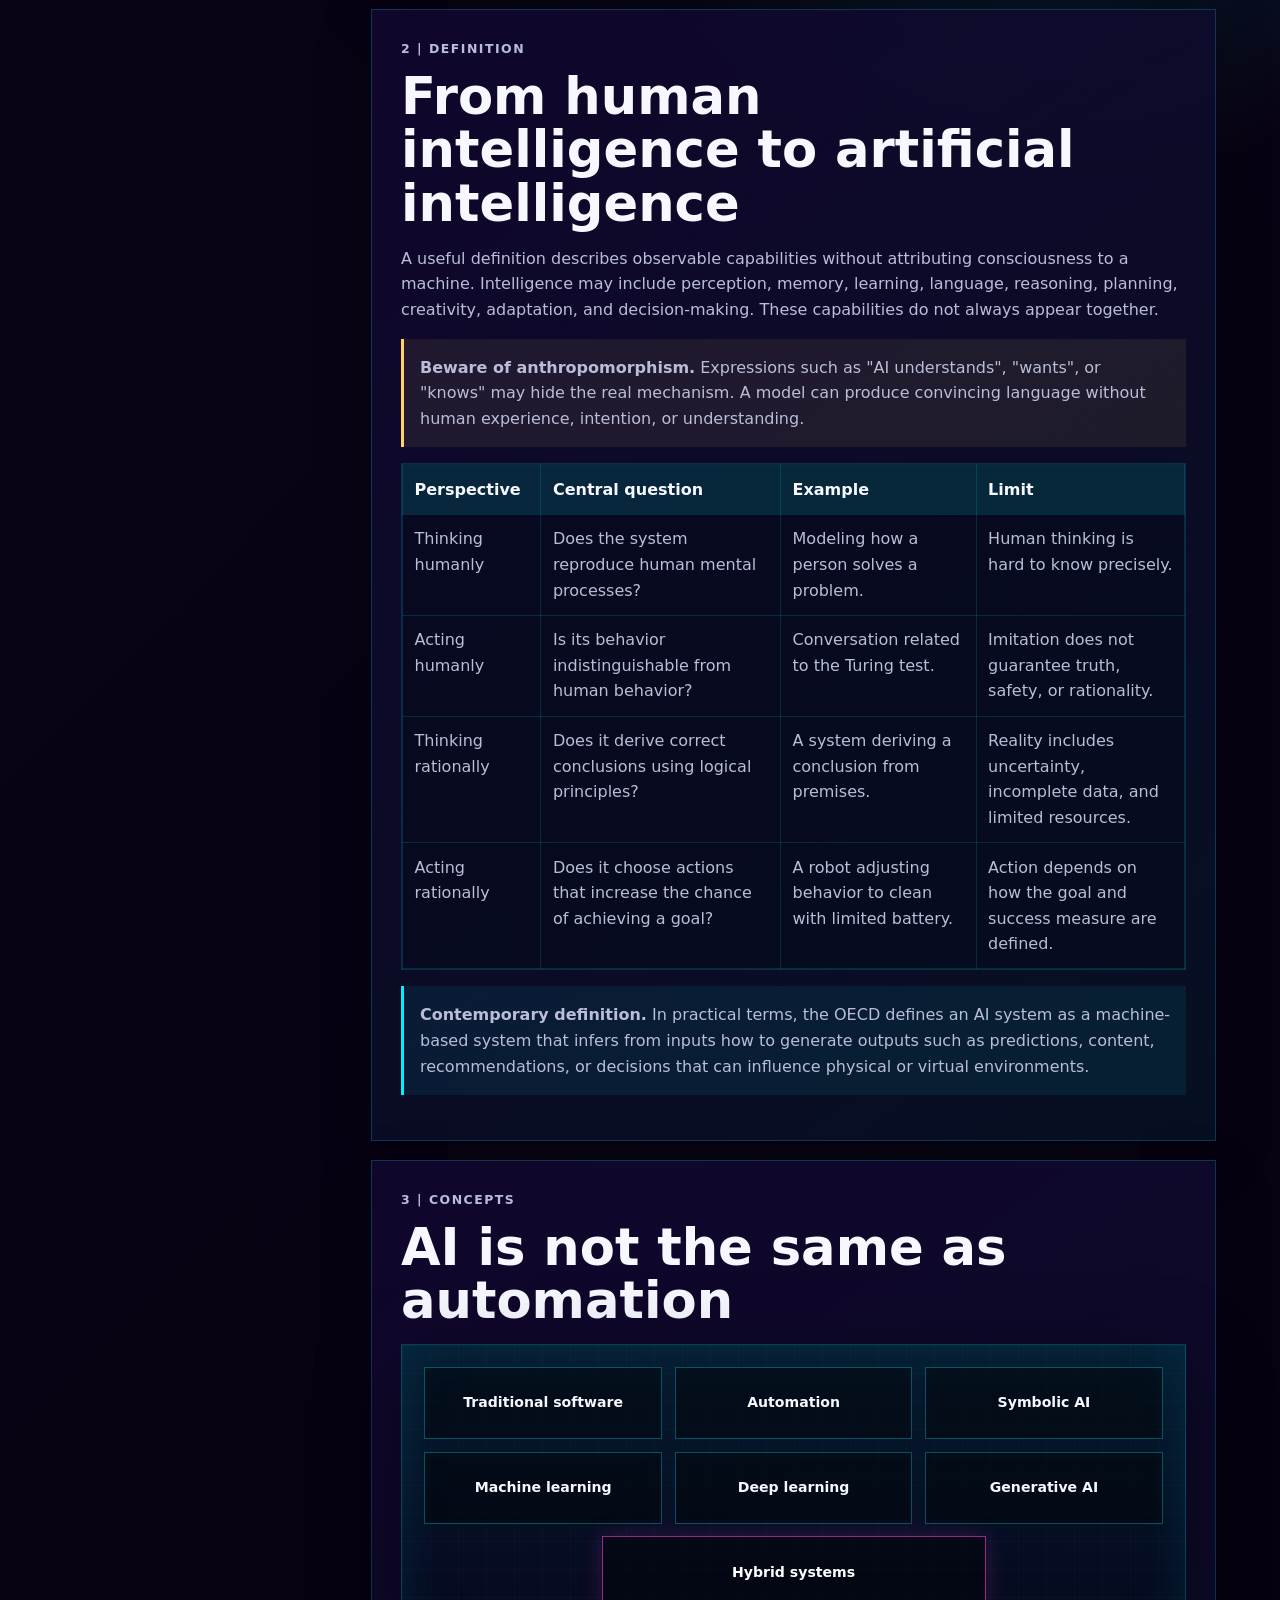
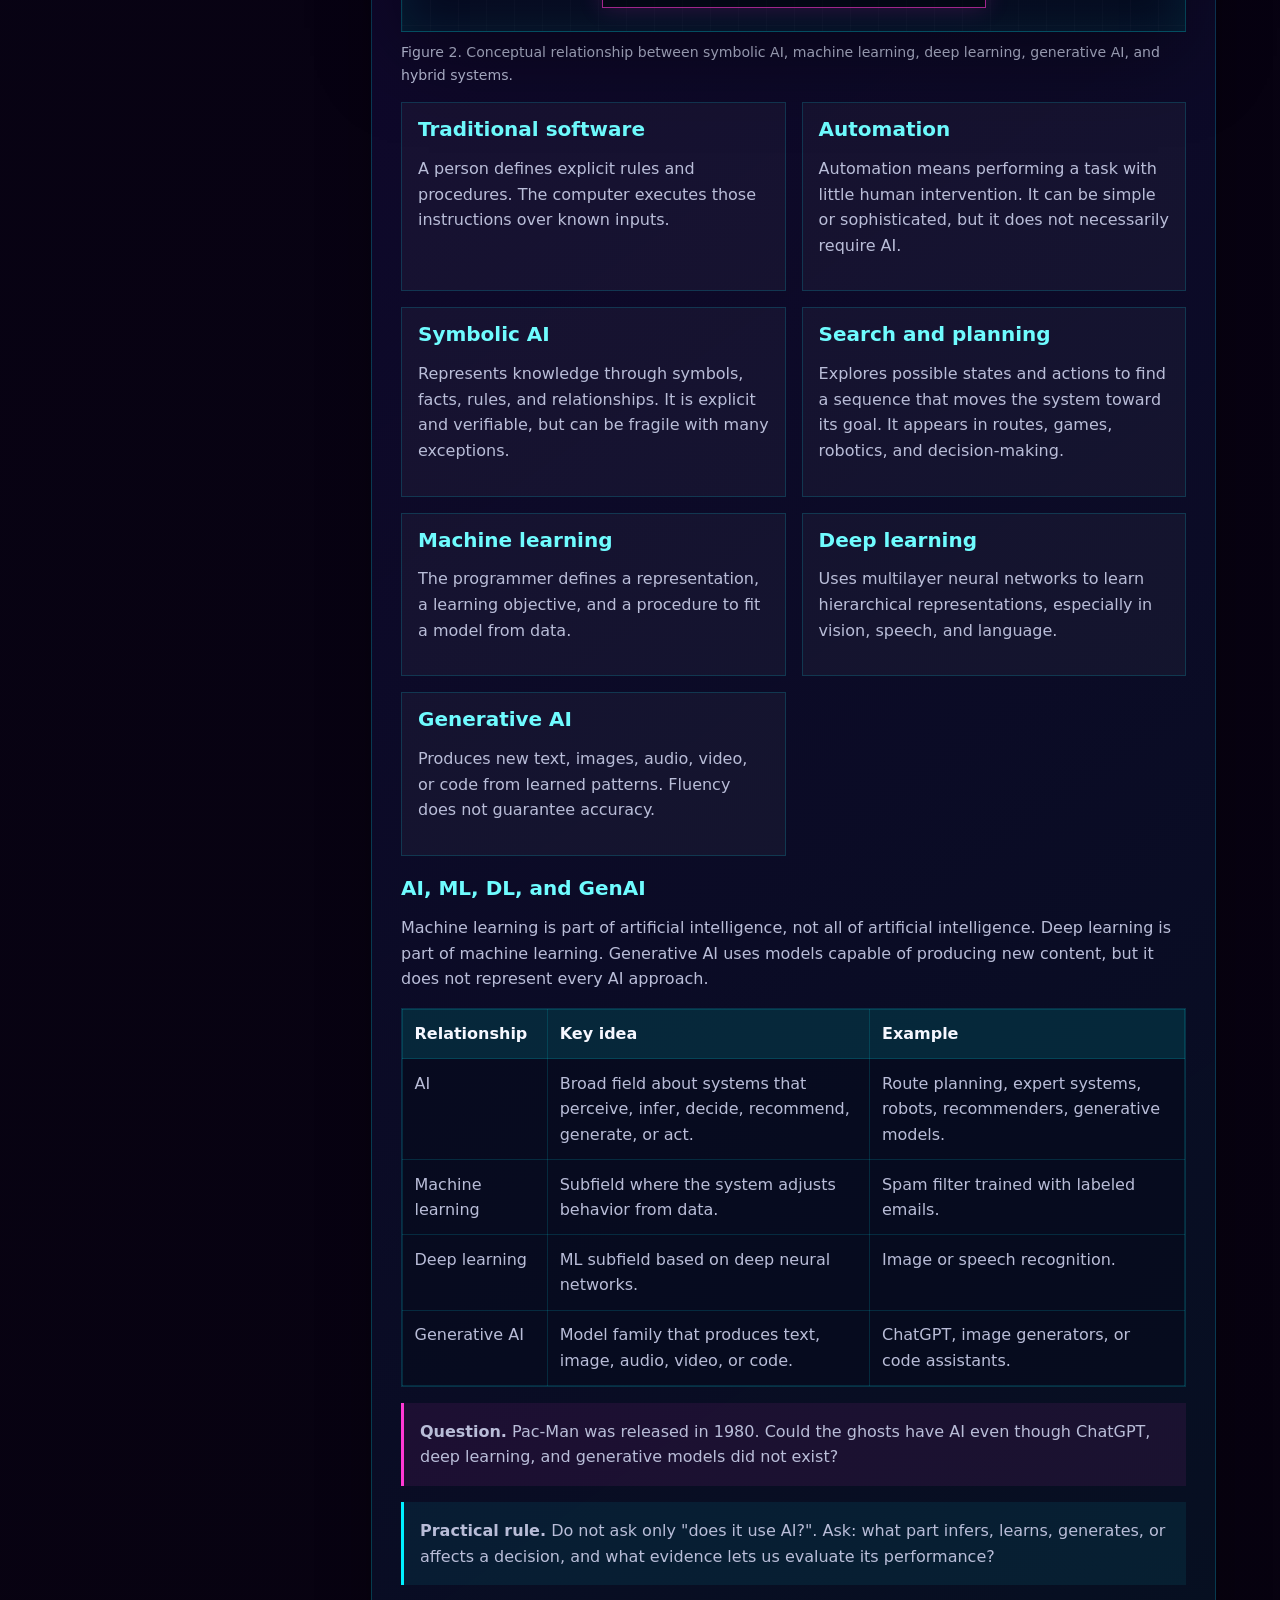
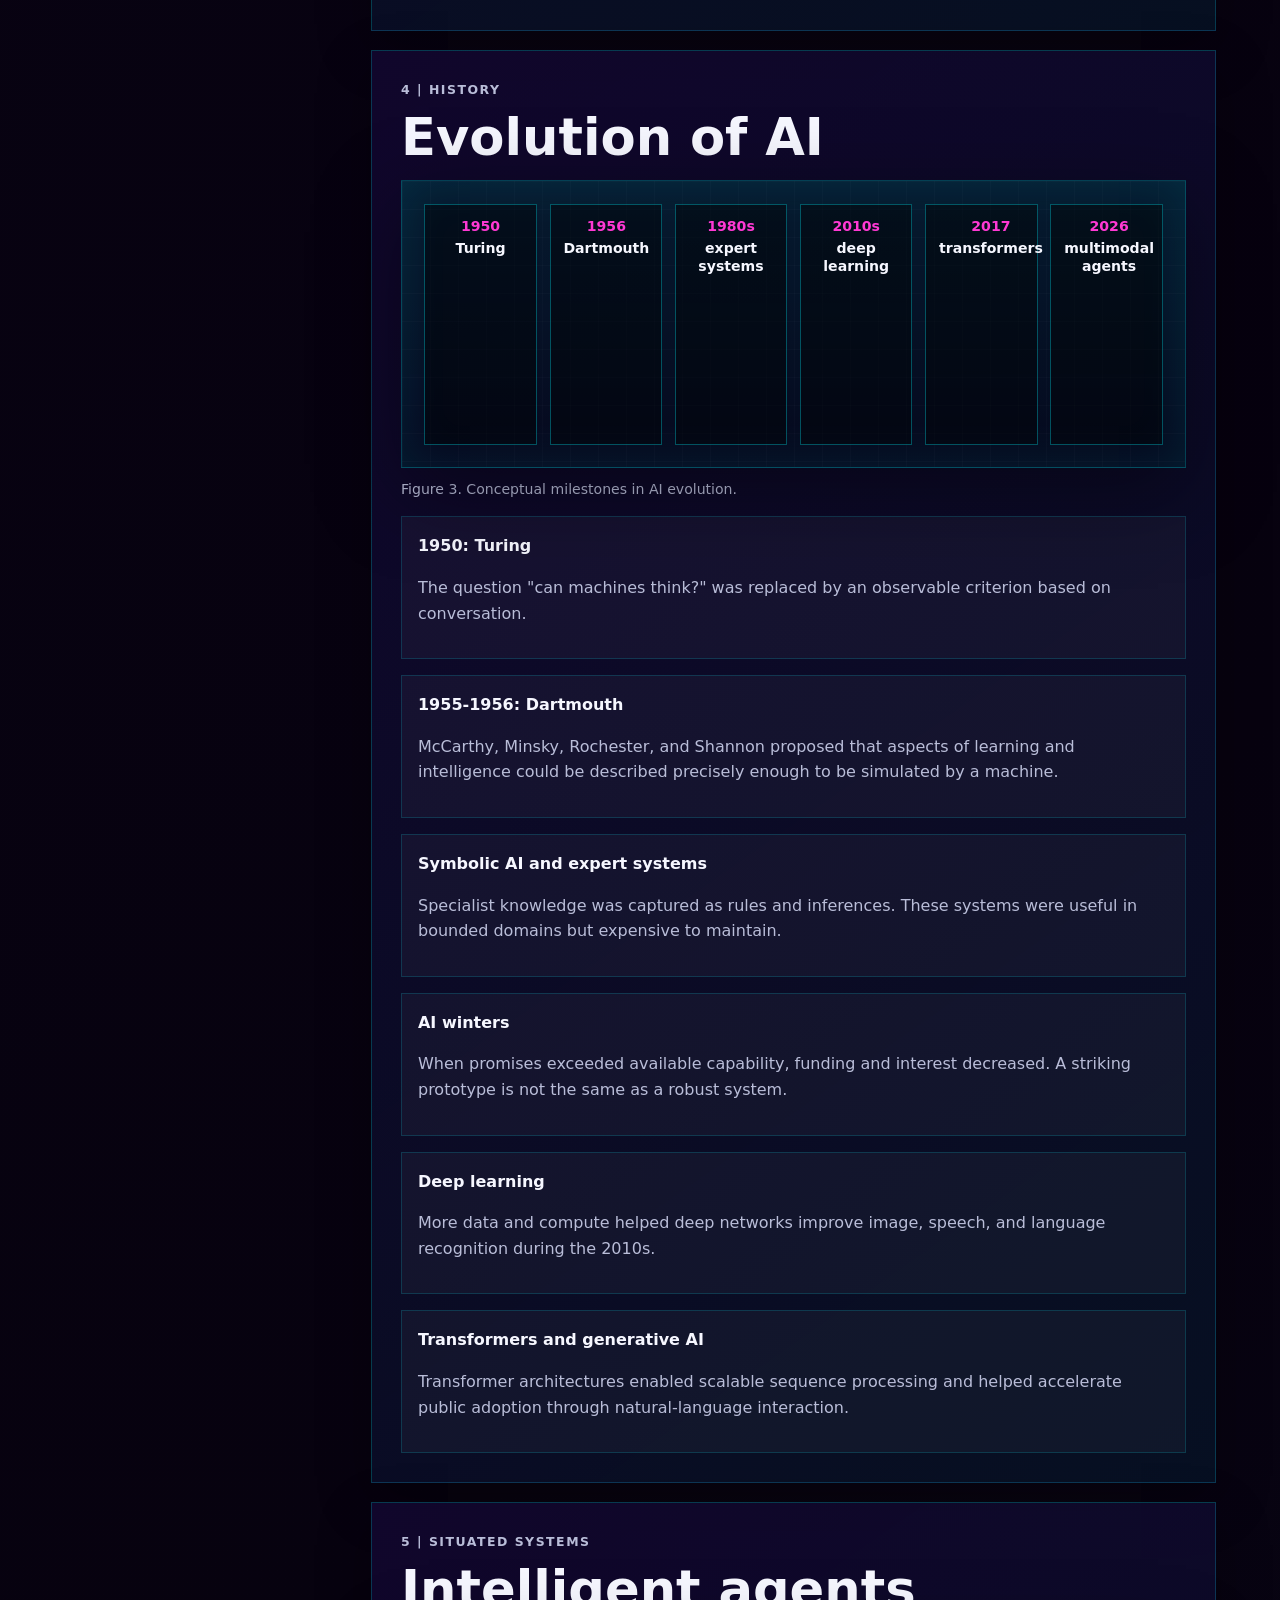
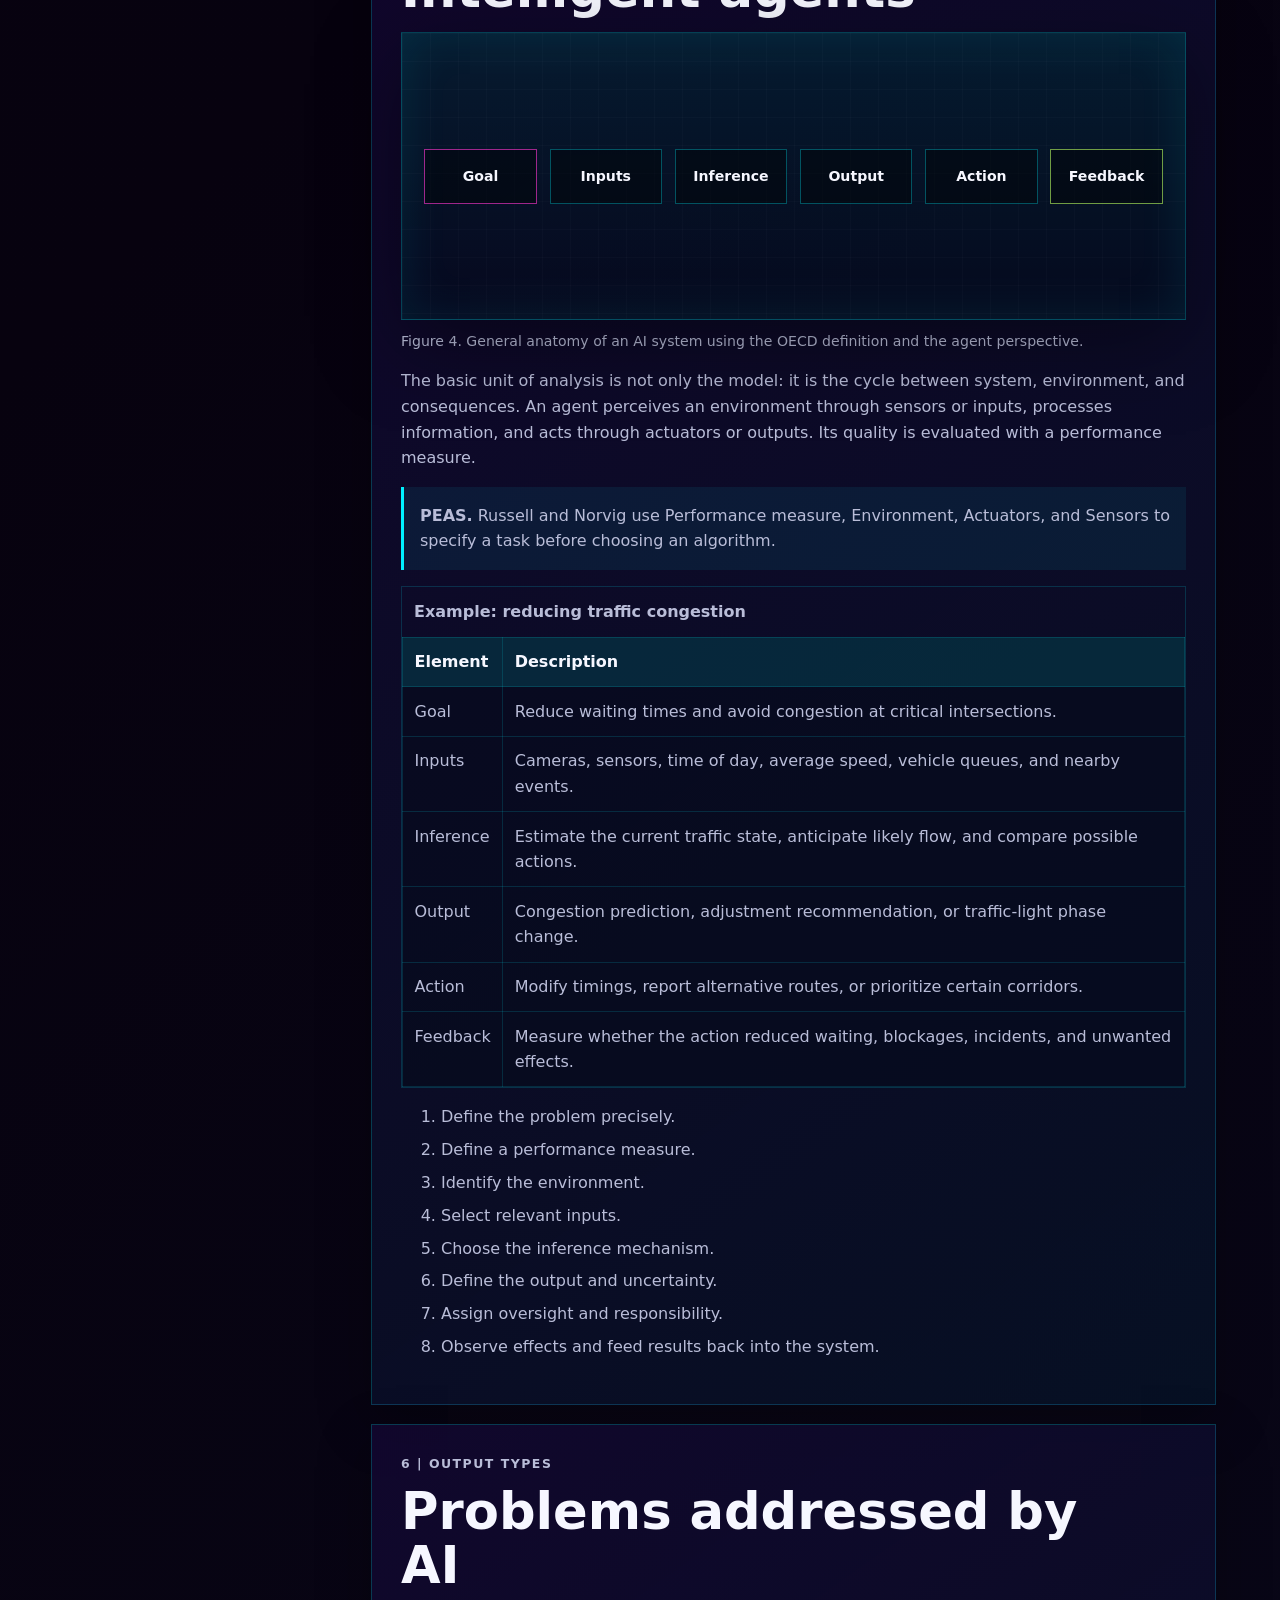
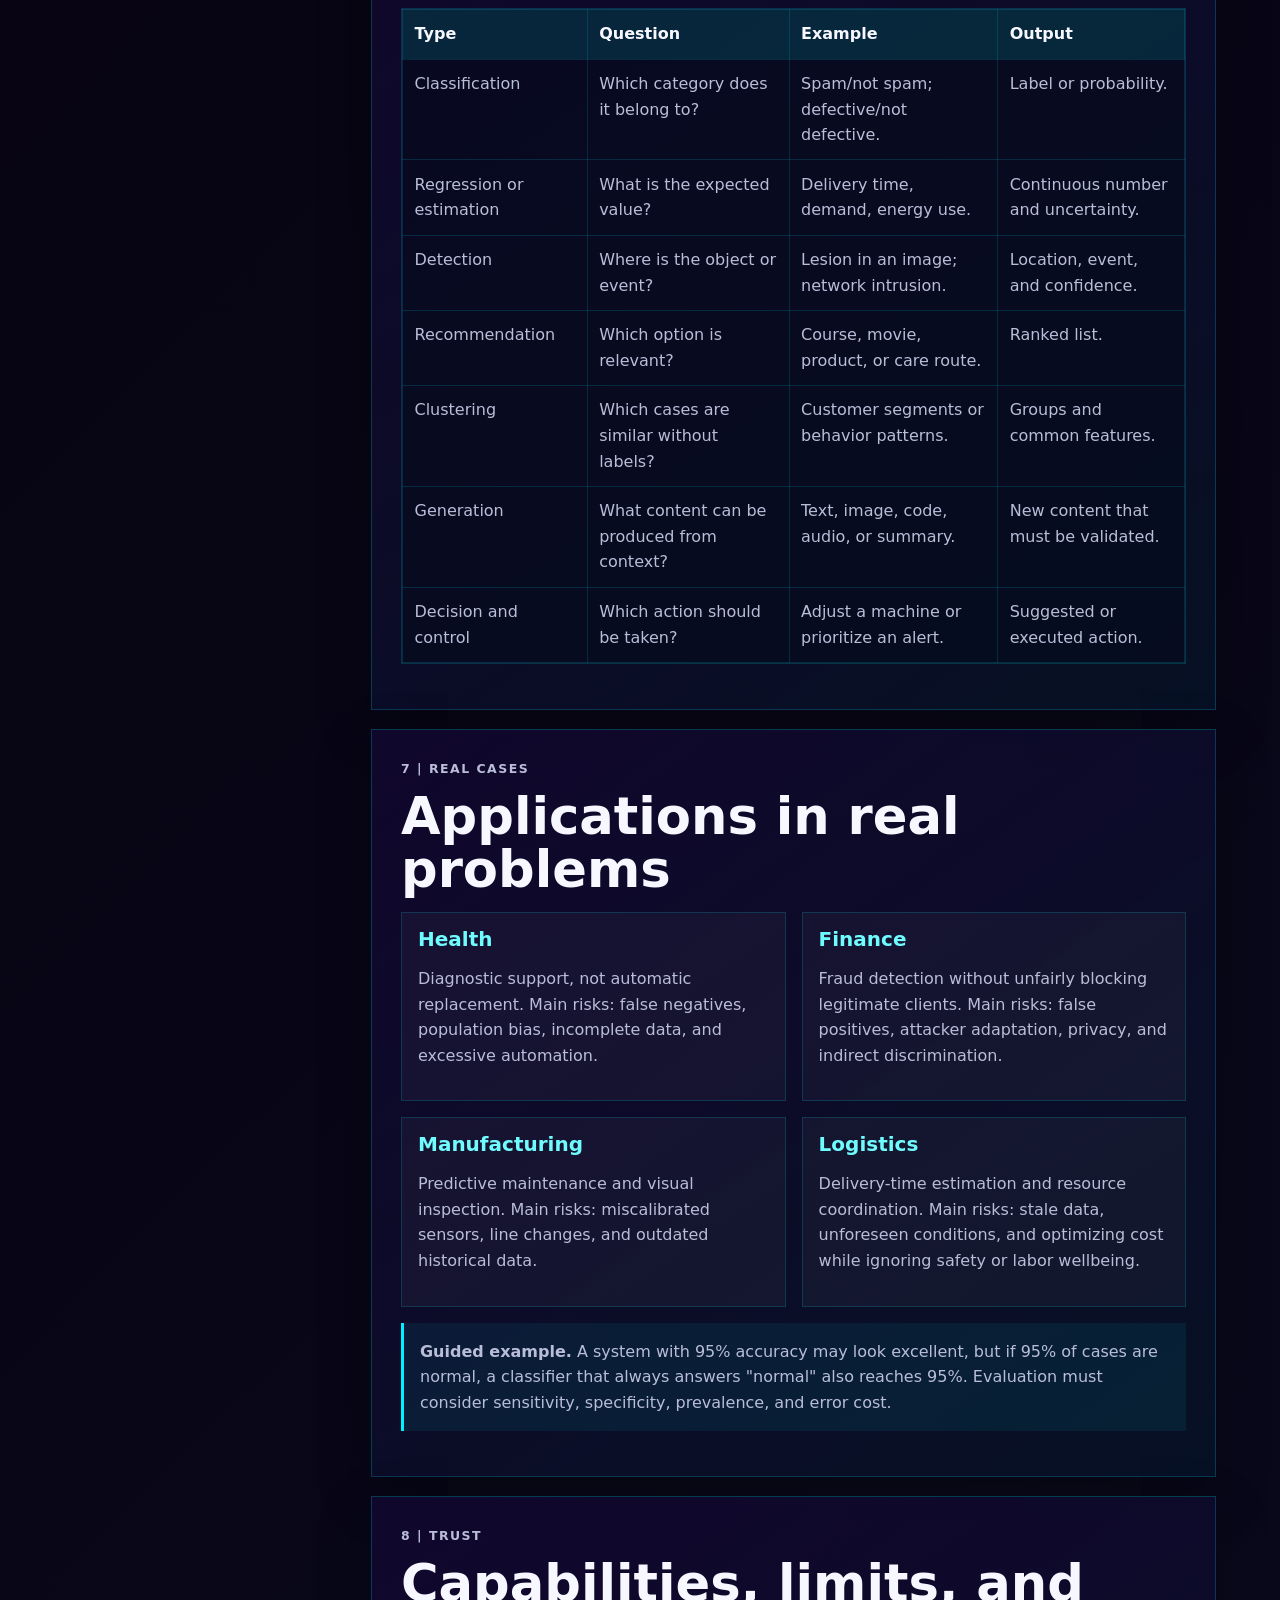
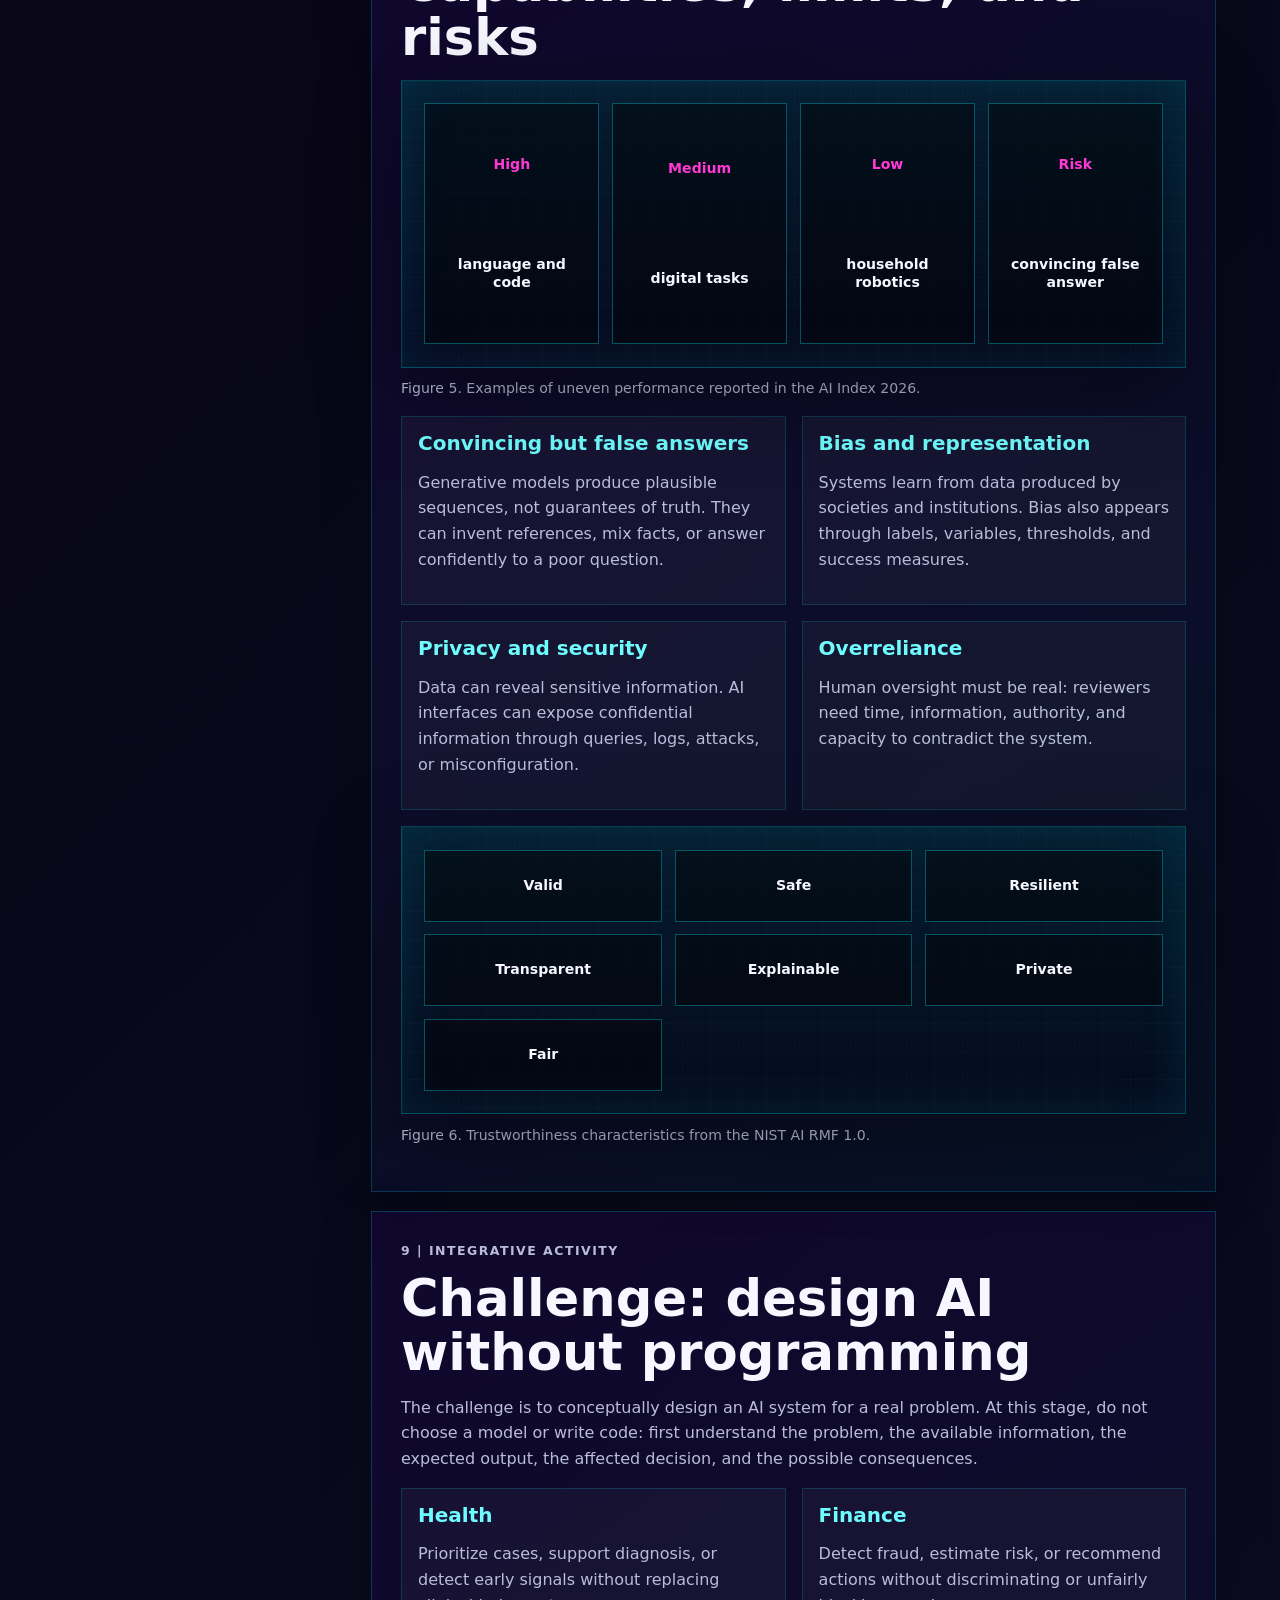
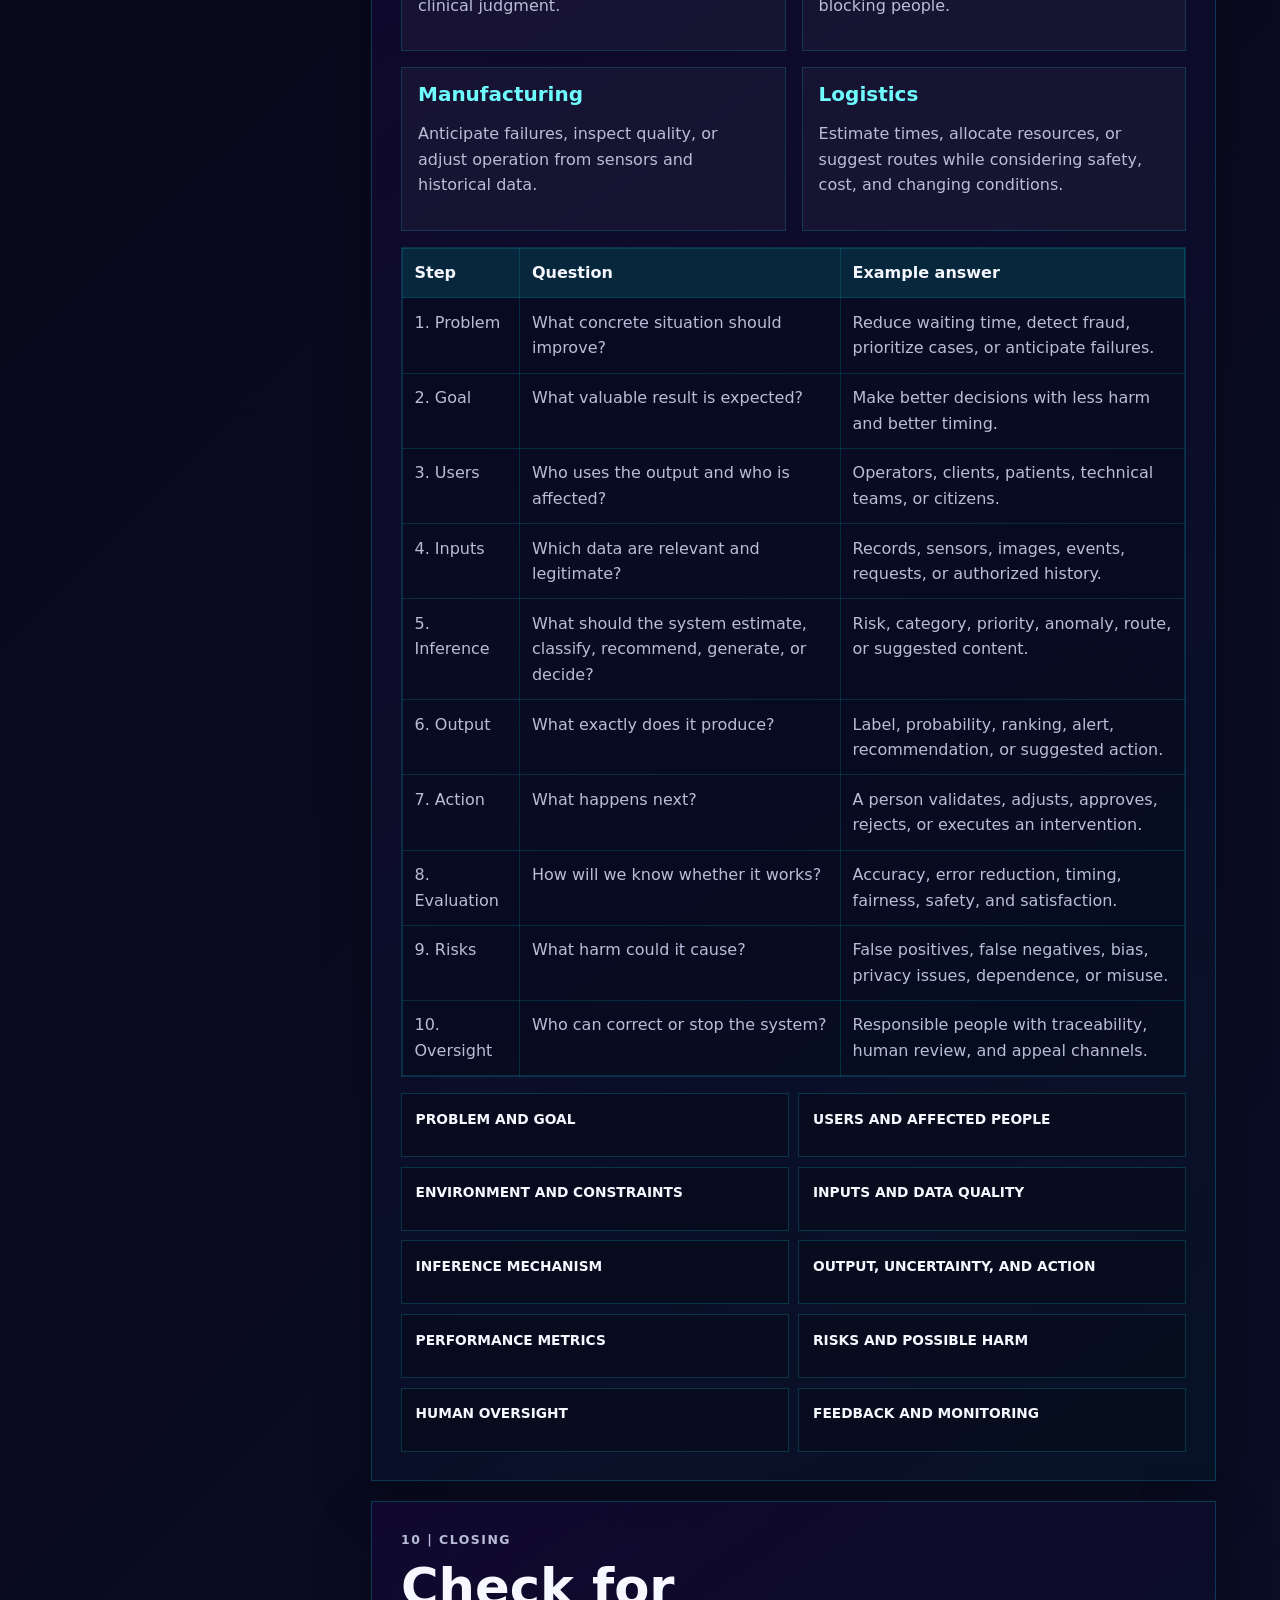
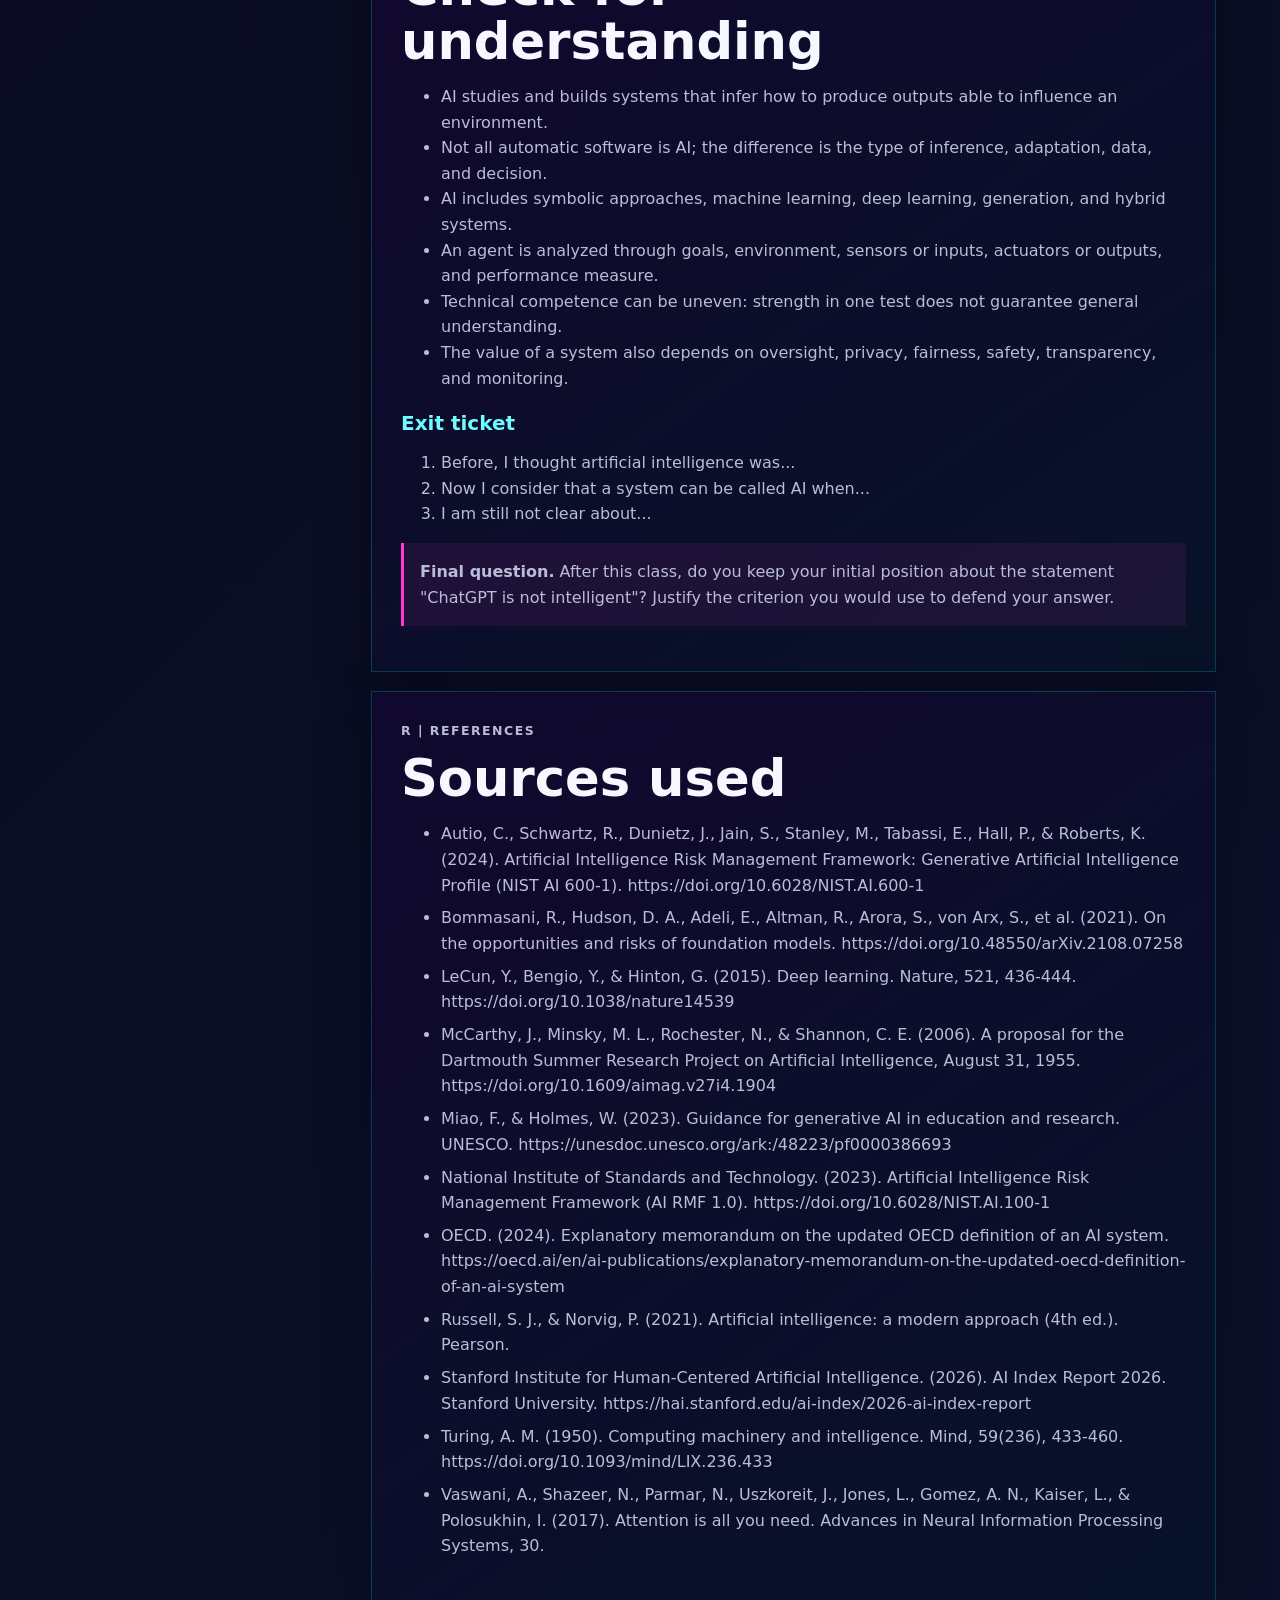
==== commit 82be37cc: "Reorder class 01 student flow" ====
--- a/clases/clase-01/index.html
+++ b/clases/clase-01/index.html
@@ -72,7 +72,16 @@
         <div class="lesson-content" data-lang-only="es" hidden>
           <section class="lesson-section" id="apertura">
             <p class="eyebrow">1 | Apertura</p>
-            <h2>La IA ya forma parte del entorno</h2>
+            <h2>"ChatGPT no es inteligente"</h2>
+            <aside class="question"><strong>Pregunta inicial.</strong> ¿Qué argumentos permiten defender o rechazar esta afirmación?</aside>
+            <p>
+              La frase es provocadora porque obliga a separar una impresión de una
+              explicación. Un sistema puede producir respuestas convincentes, reconocer
+              patrones, generar contenido o tomar decisiones sin tener conciencia,
+              intención propia ni comprensión humana. Por eso la primera pregunta de la
+              clase no es "¿cuál es la definición de IA?", sino:
+            </p>
+            <aside class="callout"><strong>Pregunta central.</strong> ¿Cuándo podemos decir que un sistema realmente utiliza inteligencia artificial?</aside>
             <figure class="lesson-figure">
               <div class="lesson-diagram metric-diagram" role="img" aria-label="Indicadores recientes de adopción y capacidades de IA">
                 <span><strong>53%</strong> adopción GenAI</span>
@@ -99,22 +108,25 @@
               fortalezas extraordinarias y fallos elementales puede entenderse como
               inteligencia irregular.
             </p>
-            <aside class="question"><strong>Pregunta.</strong> ¿Qué tarea realizada hoy por una aplicación te parece inteligente y cuál es la evidencia de que realmente utiliza IA?</aside>
-            <p class="study-note">Para pensar: observa los criterios que aparecen en las respuestas: aprende, predice, genera, se adapta, toma decisiones, imita al humano o funciona de forma automática. Los vas a contrastar en esta clase.</p>
             <h3>Diagnóstico rápido: ¿es IA?</h3>
             <div class="table-wrap">
               <table>
-                <thead><tr><th>Caso</th><th>Clasificación inicial</th><th>Justificación</th></tr></thead>
+                <thead><tr><th>Caso</th><th>Clasificación posible</th><th>Criterio para discutir</th></tr></thead>
                 <tbody>
                   <tr><td>Una calculadora suma dos números.</td><td>No necesariamente.</td><td>Ejecuta reglas deterministas; no necesita inferir patrones ni adaptarse.</td></tr>
+                  <tr><td>Un semáforo cambia cada 45 segundos.</td><td>Automatización.</td><td>Sigue una secuencia fija; no observa el estado real del tráfico.</td></tr>
                   <tr><td>Un correo se envía automáticamente al completar un formulario.</td><td>Automatización.</td><td>La acción está predefinida por una condición explícita.</td></tr>
                   <tr><td>Un filtro clasifica correo como spam utilizando ejemplos históricos.</td><td>Sí, aprendizaje automático.</td><td>Infiere patrones a partir de datos etiquetados.</td></tr>
+                  <tr><td>Una plataforma recomienda una serie o una película.</td><td>Probablemente IA.</td><td>Ordena opciones a partir de señales de comportamiento y similitud.</td></tr>
+                  <tr><td>Un sistema de navegación recalcula una ruta.</td><td>Probablemente IA o sistema algorítmico avanzado.</td><td>Estima estados, costos y alternativas; puede combinar búsqueda, datos y predicción.</td></tr>
+                  <tr><td>Un sistema aprueba o rechaza una solicitud de crédito.</td><td>Depende del mecanismo.</td><td>Puede ser una regla fija o un modelo que estima riesgo a partir de datos.</td></tr>
+                  <tr><td>Un NPC de videojuego persigue al jugador.</td><td>Puede ser IA simbólica o basada en búsqueda.</td><td>El comportamiento puede surgir de estados, reglas, rutas o decisiones.</td></tr>
                   <tr><td>Un chatbot genera una respuesta coherente a una pregunta nueva.</td><td>Sí, IA generativa.</td><td>Produce contenido mediante un modelo que estima secuencias plausibles.</td></tr>
-                  <tr><td>Un termostato se enciende cuando la temperatura baja de 18 °C.</td><td>Control automático.</td><td>Puede funcionar con una regla fija sin aprendizaje ni inferencia compleja.</td></tr>
-                  <tr><td>Una plataforma recomienda cursos según el historial del estudiante.</td><td>Probablemente IA.</td><td>Utiliza señales del usuario para estimar relevancia o afinidad.</td></tr>
-                </tbody>
-              </table>
-            </div>
+                  <tr><td>Una voz sintética lee un texto con entonación natural.</td><td>Probablemente IA generativa o modelo de voz.</td><td>Convierte texto en audio con patrones aprendidos del habla.</td></tr>
+                </tbody>
+              </table>
+            </div>
+            <p class="study-note">Para pensar: los criterios que aparecen con frecuencia son aprendizaje, reglas, predicción, generación, reconocimiento, adaptación, autonomía y efecto sobre una decisión.</p>
           </section>
 
           <section class="lesson-section" id="definicion">
@@ -178,10 +190,30 @@
               <article><h3>Software tradicional</h3><p>Una persona define reglas y procedimientos explícitos. El computador ejecuta instrucciones sobre entradas conocidas. Calcular el impuesto de una factura puede expresarse mediante una fórmula precisa.</p></article>
               <article><h3>Automatización</h3><p>Automatizar significa ejecutar una tarea con poca intervención humana. Puede ser simple o sofisticada, pero no requiere necesariamente IA.</p></article>
               <article><h3>IA simbólica</h3><p>Representa conocimiento mediante símbolos, hechos, reglas y relaciones. Es explícita y verificable, pero puede ser frágil cuando aumentan excepciones o variabilidad.</p></article>
+              <article><h3>Búsqueda y planificación</h3><p>Explora estados y acciones posibles para encontrar una secuencia que acerque al sistema a su objetivo. Aparece en rutas, juegos, robótica y toma de decisiones.</p></article>
               <article><h3>Aprendizaje automático</h3><p>El programador define representación, objetivo y procedimiento para ajustar un modelo a partir de datos. El resultado es probabilístico y puede cambiar con nuevos datos.</p></article>
               <article><h3>Aprendizaje profundo</h3><p>Utiliza redes neuronales con múltiples capas para aprender representaciones jerárquicas; ha transformado visión, voz y lenguaje.</p></article>
               <article><h3>IA generativa</h3><p>Produce texto, imágenes, audio, video o código a partir de patrones aprendidos. La fluidez no garantiza exactitud.</p></article>
             </div>
+            <h3>IA, ML, DL y GenAI</h3>
+            <p>
+              El aprendizaje automático es una parte de la inteligencia artificial, no
+              toda la inteligencia artificial. El aprendizaje profundo es una parte del
+              aprendizaje automático. La IA generativa utiliza modelos capaces de
+              producir contenido nuevo, pero no representa todos los enfoques de IA.
+            </p>
+            <div class="table-wrap">
+              <table>
+                <thead><tr><th>Relación</th><th>Idea clave</th><th>Ejemplo</th></tr></thead>
+                <tbody>
+                  <tr><td>IA</td><td>Campo amplio sobre sistemas que perciben, infieren, deciden, recomiendan, generan o actúan.</td><td>Planeación de rutas, sistemas expertos, robots, recomendadores, modelos generativos.</td></tr>
+                  <tr><td>Machine Learning</td><td>Subcampo en el que el sistema ajusta su comportamiento a partir de datos.</td><td>Filtro antispam entrenado con correos etiquetados.</td></tr>
+                  <tr><td>Deep Learning</td><td>Subcampo de ML basado en redes neuronales profundas.</td><td>Reconocimiento de imágenes o voz.</td></tr>
+                  <tr><td>IA generativa</td><td>Familia de modelos que produce texto, imagen, audio, video o código.</td><td>ChatGPT, generadores de imágenes o asistentes de código.</td></tr>
+                </tbody>
+              </table>
+            </div>
+            <aside class="question"><strong>Pregunta.</strong> Pac-Man fue publicado en 1980. ¿Los fantasmas podían tener IA aunque no existieran ChatGPT, deep learning ni modelos generativos?</aside>
             <h3>Comparación paso a paso: solicitudes estudiantiles</h3>
             <div class="table-wrap">
               <table>
@@ -267,7 +299,21 @@
             </p>
             <div class="table-wrap">
               <table>
-                <caption>Ejemplo 2: alerta de riesgo de deserción</caption>
+                <caption>Ejemplo 2: reducción de congestión vehicular</caption>
+                <thead><tr><th>Elemento</th><th>Descripción</th></tr></thead>
+                <tbody>
+                  <tr><td>Objetivo</td><td>Reducir tiempos de espera y evitar congestión en intersecciones críticas.</td></tr>
+                  <tr><td>Entradas</td><td>Cámaras, sensores, hora, velocidad promedio, filas de vehículos y eventos cercanos.</td></tr>
+                  <tr><td>Inferencia</td><td>Estimar el estado actual del tráfico, anticipar flujo probable y comparar acciones posibles.</td></tr>
+                  <tr><td>Salida</td><td>Predicción de congestión, recomendación de ajuste o cambio de fases semafóricas.</td></tr>
+                  <tr><td>Acción</td><td>Modificar tiempos, informar rutas alternas o priorizar ciertos corredores.</td></tr>
+                  <tr><td>Retroalimentación</td><td>Medir si la acción redujo espera, bloqueos, incidentes y efectos no deseados.</td></tr>
+                </tbody>
+              </table>
+            </div>
+            <div class="table-wrap">
+              <table>
+                <caption>Ejemplo 3: alerta de riesgo de deserción</caption>
                 <thead><tr><th>Elemento</th><th>Descripción y pregunta crítica</th></tr></thead>
                 <tbody>
                   <tr><td>Objetivo</td><td>Identificar estudiantes que podrían necesitar apoyo temprano. ¿Es para ayudar o sancionar?</td></tr>
@@ -381,27 +427,33 @@
 
           <section class="lesson-section" id="actividad">
             <p class="eyebrow">9 | Actividad integradora</p>
-            <h2>Reto: alerta temprana de riesgo académico</h2>
-            <p>
-              En equipos de tres o cuatro estudiantes, diseñen conceptualmente un
-              sistema que ayude a identificar estudiantes que podrían requerir
-              acompañamiento. La tarea no consiste en programar ni escoger algoritmo:
-              consiste en definir problema, entradas, salida, decisión, evaluación y riesgos.
-            </p>
+            <h2>Reto: diseñar una IA sin programar</h2>
+            <p>
+              El reto consiste en diseñar conceptualmente un sistema de IA para un
+              problema real. En esta etapa no se elige un modelo ni se escribe código:
+              primero se entiende el problema, la información disponible, la salida
+              esperada, la decisión afectada y las consecuencias posibles.
+            </p>
+            <div class="application-grid">
+              <article><h3>Salud</h3><p>Priorizar casos, apoyar diagnóstico o detectar señales tempranas sin sustituir el juicio clínico.</p></article>
+              <article><h3>Finanzas</h3><p>Detectar fraude, estimar riesgo o recomendar acciones sin discriminar ni bloquear injustamente.</p></article>
+              <article><h3>Manufactura</h3><p>Anticipar fallas, inspeccionar calidad o ajustar operación a partir de sensores y datos históricos.</p></article>
+              <article><h3>Logística</h3><p>Estimar tiempos, asignar recursos o sugerir rutas considerando seguridad, costo y condiciones cambiantes.</p></article>
+            </div>
             <div class="table-wrap">
               <table>
                 <thead><tr><th>Paso</th><th>Pregunta</th><th>Ejemplo de respuesta</th></tr></thead>
                 <tbody>
-                  <tr><td>1. Problema</td><td>¿Qué situación concreta se quiere mejorar?</td><td>Detectar señales tempranas de dificultad antes del abandono.</td></tr>
-                  <tr><td>2. Objetivo</td><td>¿Qué resultado valioso se espera?</td><td>Activar apoyo oportuno, no etiquetar ni sancionar.</td></tr>
-                  <tr><td>3. Usuarios</td><td>¿Quién utiliza la salida y quién resulta afectado?</td><td>Bienestar, profesores, estudiante y coordinación académica.</td></tr>
-                  <tr><td>4. Entradas</td><td>¿Qué datos son pertinentes y legítimos?</td><td>Asistencia, notas, entregas y solicitud voluntaria de apoyo.</td></tr>
-                  <tr><td>5. Inferencia</td><td>¿Reglas, modelo aprendido o combinación?</td><td>Modelo de riesgo complementado con reglas y revisión humana.</td></tr>
-                  <tr><td>6. Salida</td><td>¿Qué produce exactamente?</td><td>Nivel de riesgo, incertidumbre y factores contribuyentes.</td></tr>
-                  <tr><td>7. Acción</td><td>¿Qué ocurre después?</td><td>Contacto respetuoso, tutoría y validación de la situación.</td></tr>
-                  <tr><td>8. Evaluación</td><td>¿Cómo se sabrá si funciona?</td><td>Oportunidad del apoyo, falsos positivos, cobertura, equidad y satisfacción.</td></tr>
-                  <tr><td>9. Riesgos</td><td>¿Qué daño podría causar?</td><td>Estigmatización, privacidad, errores o uso sancionatorio.</td></tr>
-                  <tr><td>10. Supervisión</td><td>¿Quién puede corregir o detener el sistema?</td><td>Comité responsable con trazabilidad, revisión y canal de apelación.</td></tr>
+                  <tr><td>1. Problema</td><td>¿Qué situación concreta se quiere mejorar?</td><td>Reducir tiempos de espera, detectar fraude, priorizar casos o anticipar fallas.</td></tr>
+                  <tr><td>2. Objetivo</td><td>¿Qué resultado valioso se espera?</td><td>Tomar mejores decisiones con menos daño y más oportunidad.</td></tr>
+                  <tr><td>3. Usuarios</td><td>¿Quién utiliza la salida y quién resulta afectado?</td><td>Personas operadoras, clientes, pacientes, equipos técnicos o ciudadanía.</td></tr>
+                  <tr><td>4. Entradas</td><td>¿Qué datos son pertinentes y legítimos?</td><td>Registros, sensores, imágenes, eventos, solicitudes o historial autorizado.</td></tr>
+                  <tr><td>5. Inferencia</td><td>¿Qué debería estimar, clasificar, recomendar, generar o decidir?</td><td>Riesgo, categoría, prioridad, anomalía, ruta o contenido sugerido.</td></tr>
+                  <tr><td>6. Salida</td><td>¿Qué produce exactamente?</td><td>Etiqueta, probabilidad, ranking, alerta, recomendación o acción sugerida.</td></tr>
+                  <tr><td>7. Acción</td><td>¿Qué ocurre después?</td><td>Una persona valida, ajusta, aprueba, rechaza o ejecuta una intervención.</td></tr>
+                  <tr><td>8. Evaluación</td><td>¿Cómo se sabrá si funciona?</td><td>Precisión, reducción de errores, oportunidad, equidad, seguridad y satisfacción.</td></tr>
+                  <tr><td>9. Riesgos</td><td>¿Qué daño podría causar?</td><td>Falsos positivos, falsos negativos, sesgo, privacidad, dependencia o uso indebido.</td></tr>
+                  <tr><td>10. Supervisión</td><td>¿Quién puede corregir o detener el sistema?</td><td>Responsables con trazabilidad, revisión humana y canales de apelación.</td></tr>
                 </tbody>
               </table>
             </div>
@@ -436,10 +488,11 @@
             </ul>
             <h3>Ticket de salida</h3>
             <ol>
-              <li>Explique en dos frases la diferencia entre automatización e inteligencia artificial.</li>
-              <li>Seleccione una aplicación cotidiana y describa sus entradas, salida y decisión afectada.</li>
-              <li>Mencione un riesgo que no se resuelva únicamente aumentando la precisión del modelo.</li>
+              <li>Antes pensaba que la inteligencia artificial era...</li>
+              <li>Ahora considero que un sistema puede llamarse IA cuando...</li>
+              <li>Todavía no tengo claro...</li>
             </ol>
+            <aside class="question"><strong>Pregunta final.</strong> Después de esta clase, ¿mantienes tu posición inicial sobre la frase "ChatGPT no es inteligente"? Justifica el criterio que usarías para defender tu respuesta.</aside>
             <aside class="callout"><strong>Conexión con la siguiente semana.</strong> Cuando un agente tiene múltiples acciones posibles, ¿cómo puede identificar una secuencia que lo acerque a su objetivo? Esa pregunta dará paso al estudio formal de problemas y métodos de búsqueda.</aside>
           </section>
 
@@ -465,7 +518,17 @@
         <div class="lesson-content" data-lang-only="en">
           <section class="lesson-section" id="opening">
             <p class="eyebrow">1 | Opening</p>
-            <h2>AI is already part of the environment</h2>
+            <h2>"ChatGPT is not intelligent"</h2>
+            <aside class="question"><strong>Opening question.</strong> What arguments can defend or challenge this statement?</aside>
+            <p>
+              The sentence is useful because it forces a distinction between an
+              impression and an explanation. A system can produce convincing answers,
+              recognize patterns, generate content, or affect decisions without having
+              consciousness, its own intention, or human understanding. The first
+              question of the class is therefore not "what is the definition of AI?",
+              but:
+            </p>
+            <aside class="callout"><strong>Central question.</strong> When can we say that a system really uses artificial intelligence?</aside>
             <figure class="lesson-figure">
               <div class="lesson-diagram metric-diagram" role="img" aria-label="Recent indicators of AI adoption and capabilities">
                 <span><strong>53%</strong> GenAI adoption</span>
@@ -490,21 +553,25 @@
               This mix of extraordinary strengths and elementary failures can be read
               as uneven intelligence.
             </p>
-            <aside class="question"><strong>Question.</strong> What task performed today by an application seems intelligent to you, and what evidence shows that it really uses AI?</aside>
             <h3>Quick diagnostic: is it AI?</h3>
             <div class="table-wrap">
               <table>
-                <thead><tr><th>Case</th><th>Initial classification</th><th>Justification</th></tr></thead>
+                <thead><tr><th>Case</th><th>Possible classification</th><th>Criterion to discuss</th></tr></thead>
                 <tbody>
                   <tr><td>A calculator adds two numbers.</td><td>Not necessarily.</td><td>It executes deterministic rules and does not need pattern inference or adaptation.</td></tr>
+                  <tr><td>A traffic light changes every 45 seconds.</td><td>Automation.</td><td>It follows a fixed sequence and does not observe the real traffic state.</td></tr>
                   <tr><td>An email is sent automatically after a form is completed.</td><td>Automation.</td><td>The action is predefined by an explicit condition.</td></tr>
                   <tr><td>A filter classifies email as spam using historical examples.</td><td>Yes, machine learning.</td><td>It infers patterns from labeled data.</td></tr>
+                  <tr><td>A platform recommends a series or a movie.</td><td>Probably AI.</td><td>It ranks options using behavior signals and similarity.</td></tr>
+                  <tr><td>A navigation system recalculates a route.</td><td>Probably AI or an advanced algorithmic system.</td><td>It estimates states, costs, and alternatives; it may combine search, data, and prediction.</td></tr>
+                  <tr><td>A system approves or rejects a credit application.</td><td>It depends on the mechanism.</td><td>It may be a fixed rule or a model that estimates risk from data.</td></tr>
+                  <tr><td>A video-game NPC chases the player.</td><td>It may be symbolic or search-based AI.</td><td>The behavior may come from states, rules, paths, or decisions.</td></tr>
                   <tr><td>A chatbot generates a coherent response to a new question.</td><td>Yes, generative AI.</td><td>It produces content through a model that estimates plausible sequences.</td></tr>
-                  <tr><td>A thermostat turns on when temperature drops below 18 °C.</td><td>Automatic control.</td><td>It can work with a fixed rule without learning or complex inference.</td></tr>
-                  <tr><td>A platform recommends courses based on student history.</td><td>Probably AI.</td><td>It uses user signals to estimate relevance or affinity.</td></tr>
-                </tbody>
-              </table>
-            </div>
+                  <tr><td>A synthetic voice reads text with natural intonation.</td><td>Probably generative AI or a voice model.</td><td>It converts text into audio using learned speech patterns.</td></tr>
+                </tbody>
+              </table>
+            </div>
+            <p class="study-note">Useful criteria include learning, rules, prediction, generation, recognition, adaptation, autonomy, and effects on a decision.</p>
           </section>
 
           <section class="lesson-section" id="definition">
@@ -550,10 +617,30 @@
               <article><h3>Traditional software</h3><p>A person defines explicit rules and procedures. The computer executes those instructions over known inputs.</p></article>
               <article><h3>Automation</h3><p>Automation means performing a task with little human intervention. It can be simple or sophisticated, but it does not necessarily require AI.</p></article>
               <article><h3>Symbolic AI</h3><p>Represents knowledge through symbols, facts, rules, and relationships. It is explicit and verifiable, but can be fragile with many exceptions.</p></article>
+              <article><h3>Search and planning</h3><p>Explores possible states and actions to find a sequence that moves the system toward its goal. It appears in routes, games, robotics, and decision-making.</p></article>
               <article><h3>Machine learning</h3><p>The programmer defines a representation, a learning objective, and a procedure to fit a model from data.</p></article>
               <article><h3>Deep learning</h3><p>Uses multilayer neural networks to learn hierarchical representations, especially in vision, speech, and language.</p></article>
               <article><h3>Generative AI</h3><p>Produces new text, images, audio, video, or code from learned patterns. Fluency does not guarantee accuracy.</p></article>
             </div>
+            <h3>AI, ML, DL, and GenAI</h3>
+            <p>
+              Machine learning is part of artificial intelligence, not all of artificial
+              intelligence. Deep learning is part of machine learning. Generative AI
+              uses models capable of producing new content, but it does not represent
+              every AI approach.
+            </p>
+            <div class="table-wrap">
+              <table>
+                <thead><tr><th>Relationship</th><th>Key idea</th><th>Example</th></tr></thead>
+                <tbody>
+                  <tr><td>AI</td><td>Broad field about systems that perceive, infer, decide, recommend, generate, or act.</td><td>Route planning, expert systems, robots, recommenders, generative models.</td></tr>
+                  <tr><td>Machine learning</td><td>Subfield where the system adjusts behavior from data.</td><td>Spam filter trained with labeled emails.</td></tr>
+                  <tr><td>Deep learning</td><td>ML subfield based on deep neural networks.</td><td>Image or speech recognition.</td></tr>
+                  <tr><td>Generative AI</td><td>Model family that produces text, image, audio, video, or code.</td><td>ChatGPT, image generators, or code assistants.</td></tr>
+                </tbody>
+              </table>
+            </div>
+            <aside class="question"><strong>Question.</strong> Pac-Man was released in 1980. Could the ghosts have AI even though ChatGPT, deep learning, and generative models did not exist?</aside>
             <aside class="callout"><strong>Practical rule.</strong> Do not ask only "does it use AI?". Ask: what part infers, learns, generates, or affects a decision, and what evidence lets us evaluate its performance?</aside>
           </section>
 
@@ -602,6 +689,20 @@
               actuators or outputs. Its quality is evaluated with a performance measure.
             </p>
             <aside class="callout"><strong>PEAS.</strong> Russell and Norvig use Performance measure, Environment, Actuators, and Sensors to specify a task before choosing an algorithm.</aside>
+            <div class="table-wrap">
+              <table>
+                <caption>Example: reducing traffic congestion</caption>
+                <thead><tr><th>Element</th><th>Description</th></tr></thead>
+                <tbody>
+                  <tr><td>Goal</td><td>Reduce waiting times and avoid congestion at critical intersections.</td></tr>
+                  <tr><td>Inputs</td><td>Cameras, sensors, time of day, average speed, vehicle queues, and nearby events.</td></tr>
+                  <tr><td>Inference</td><td>Estimate the current traffic state, anticipate likely flow, and compare possible actions.</td></tr>
+                  <tr><td>Output</td><td>Congestion prediction, adjustment recommendation, or traffic-light phase change.</td></tr>
+                  <tr><td>Action</td><td>Modify timings, report alternative routes, or prioritize certain corridors.</td></tr>
+                  <tr><td>Feedback</td><td>Measure whether the action reduced waiting, blockages, incidents, and unwanted effects.</td></tr>
+                </tbody>
+              </table>
+            </div>
             <ol class="step-list">
               <li>Define the problem precisely.</li>
               <li>Define a performance measure.</li>
@@ -679,13 +780,36 @@
 
           <section class="lesson-section" id="activity-en">
             <p class="eyebrow">9 | Integrative activity</p>
-            <h2>Challenge: early academic-risk alert</h2>
-            <p>
-              In teams of three or four students, design a conceptual system to help
-              identify students who may require support. The task is not to program or
-              choose an algorithm; it is to define the problem, inputs, output, decision,
-              evaluation, and risks.
-            </p>
+            <h2>Challenge: design AI without programming</h2>
+            <p>
+              The challenge is to conceptually design an AI system for a real problem.
+              At this stage, do not choose a model or write code: first understand the
+              problem, the available information, the expected output, the affected
+              decision, and the possible consequences.
+            </p>
+            <div class="application-grid">
+              <article><h3>Health</h3><p>Prioritize cases, support diagnosis, or detect early signals without replacing clinical judgment.</p></article>
+              <article><h3>Finance</h3><p>Detect fraud, estimate risk, or recommend actions without discriminating or unfairly blocking people.</p></article>
+              <article><h3>Manufacturing</h3><p>Anticipate failures, inspect quality, or adjust operation from sensors and historical data.</p></article>
+              <article><h3>Logistics</h3><p>Estimate times, allocate resources, or suggest routes while considering safety, cost, and changing conditions.</p></article>
+            </div>
+            <div class="table-wrap">
+              <table>
+                <thead><tr><th>Step</th><th>Question</th><th>Example answer</th></tr></thead>
+                <tbody>
+                  <tr><td>1. Problem</td><td>What concrete situation should improve?</td><td>Reduce waiting time, detect fraud, prioritize cases, or anticipate failures.</td></tr>
+                  <tr><td>2. Goal</td><td>What valuable result is expected?</td><td>Make better decisions with less harm and better timing.</td></tr>
+                  <tr><td>3. Users</td><td>Who uses the output and who is affected?</td><td>Operators, clients, patients, technical teams, or citizens.</td></tr>
+                  <tr><td>4. Inputs</td><td>Which data are relevant and legitimate?</td><td>Records, sensors, images, events, requests, or authorized history.</td></tr>
+                  <tr><td>5. Inference</td><td>What should the system estimate, classify, recommend, generate, or decide?</td><td>Risk, category, priority, anomaly, route, or suggested content.</td></tr>
+                  <tr><td>6. Output</td><td>What exactly does it produce?</td><td>Label, probability, ranking, alert, recommendation, or suggested action.</td></tr>
+                  <tr><td>7. Action</td><td>What happens next?</td><td>A person validates, adjusts, approves, rejects, or executes an intervention.</td></tr>
+                  <tr><td>8. Evaluation</td><td>How will we know whether it works?</td><td>Accuracy, error reduction, timing, fairness, safety, and satisfaction.</td></tr>
+                  <tr><td>9. Risks</td><td>What harm could it cause?</td><td>False positives, false negatives, bias, privacy issues, dependence, or misuse.</td></tr>
+                  <tr><td>10. Oversight</td><td>Who can correct or stop the system?</td><td>Responsible people with traceability, human review, and appeal channels.</td></tr>
+                </tbody>
+              </table>
+            </div>
             <div class="canvas-grid">
               <span>Problem and goal</span><span>Users and affected people</span>
               <span>Environment and constraints</span><span>Inputs and data quality</span>
@@ -708,10 +832,11 @@
             </ul>
             <h3>Exit ticket</h3>
             <ol>
-              <li>Explain in two sentences the difference between automation and artificial intelligence.</li>
-              <li>Select an everyday application and describe its inputs, output, and affected decision.</li>
-              <li>Mention one risk that cannot be solved only by increasing model accuracy.</li>
+              <li>Before, I thought artificial intelligence was...</li>
+              <li>Now I consider that a system can be called AI when...</li>
+              <li>I am still not clear about...</li>
             </ol>
+            <aside class="question"><strong>Final question.</strong> After this class, do you keep your initial position about the statement "ChatGPT is not intelligent"? Justify the criterion you would use to defend your answer.</aside>
           </section>
 
           <section class="lesson-section" id="references-en">
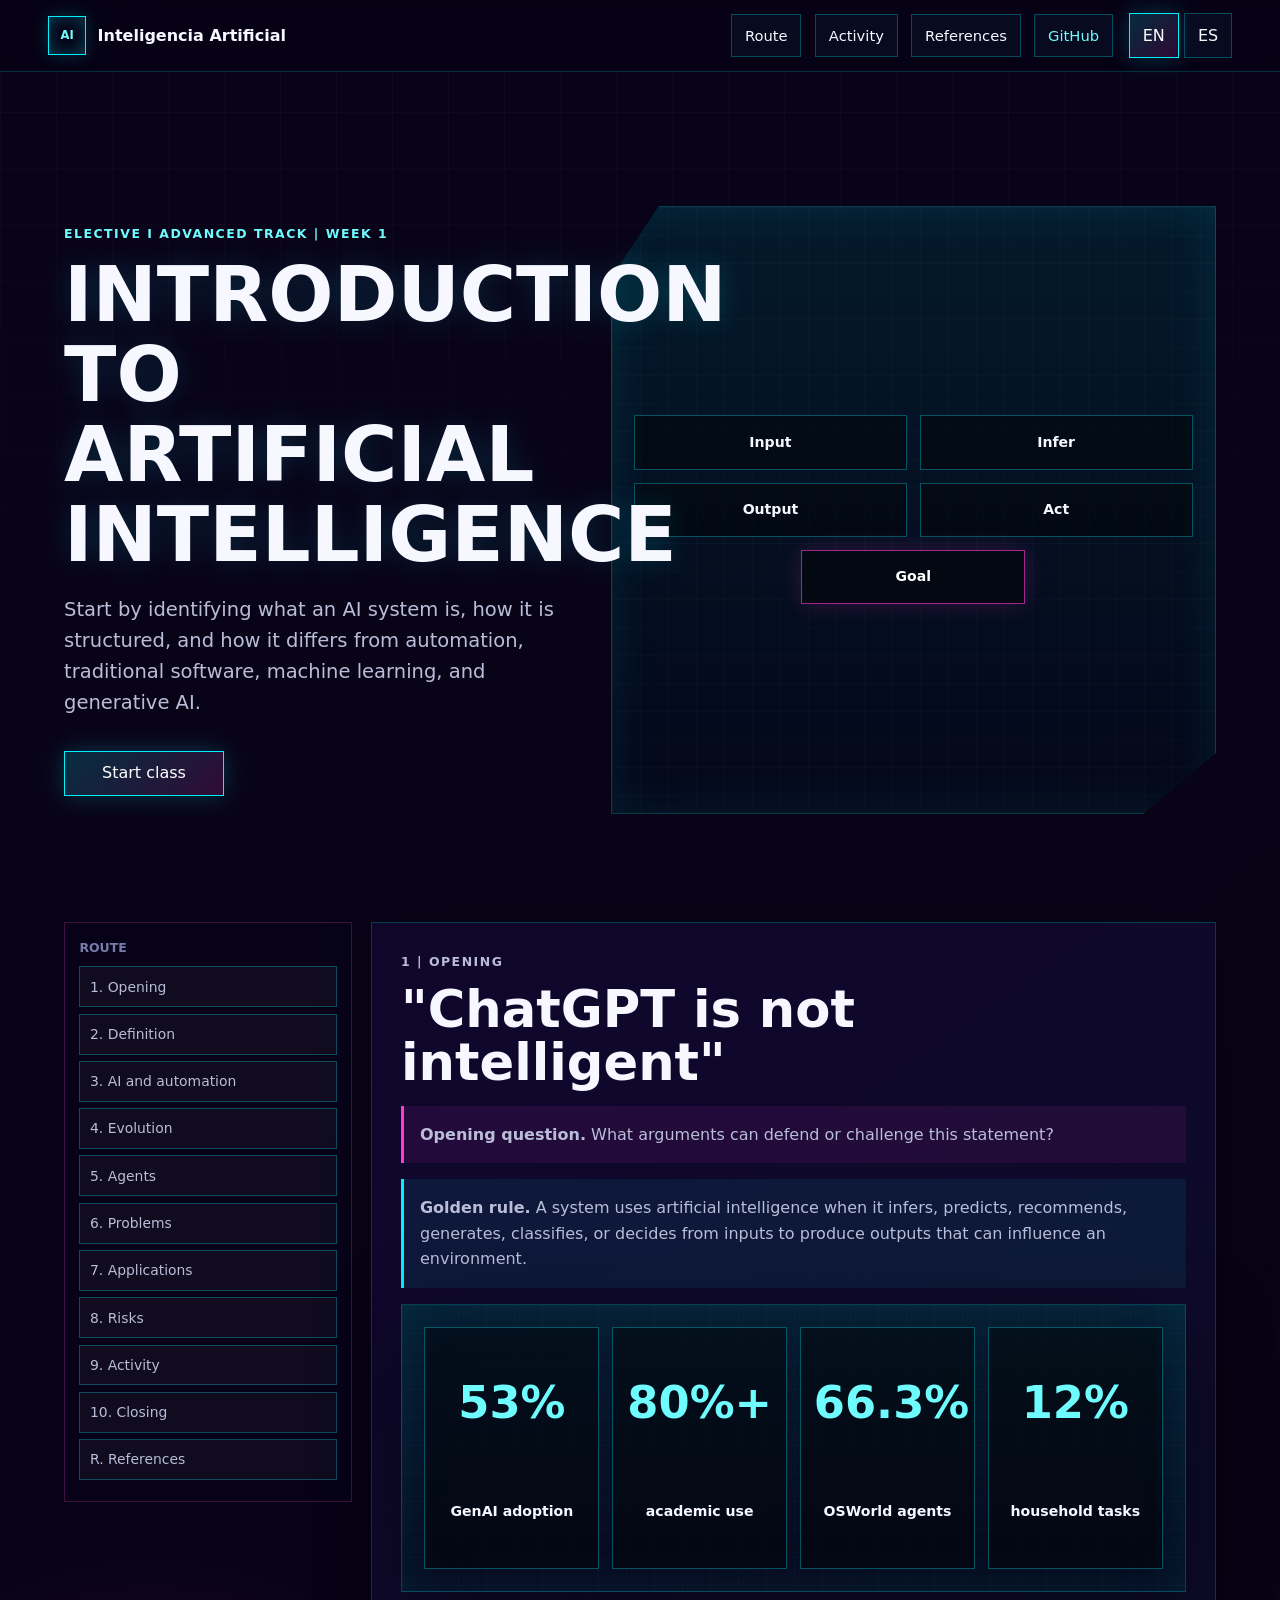
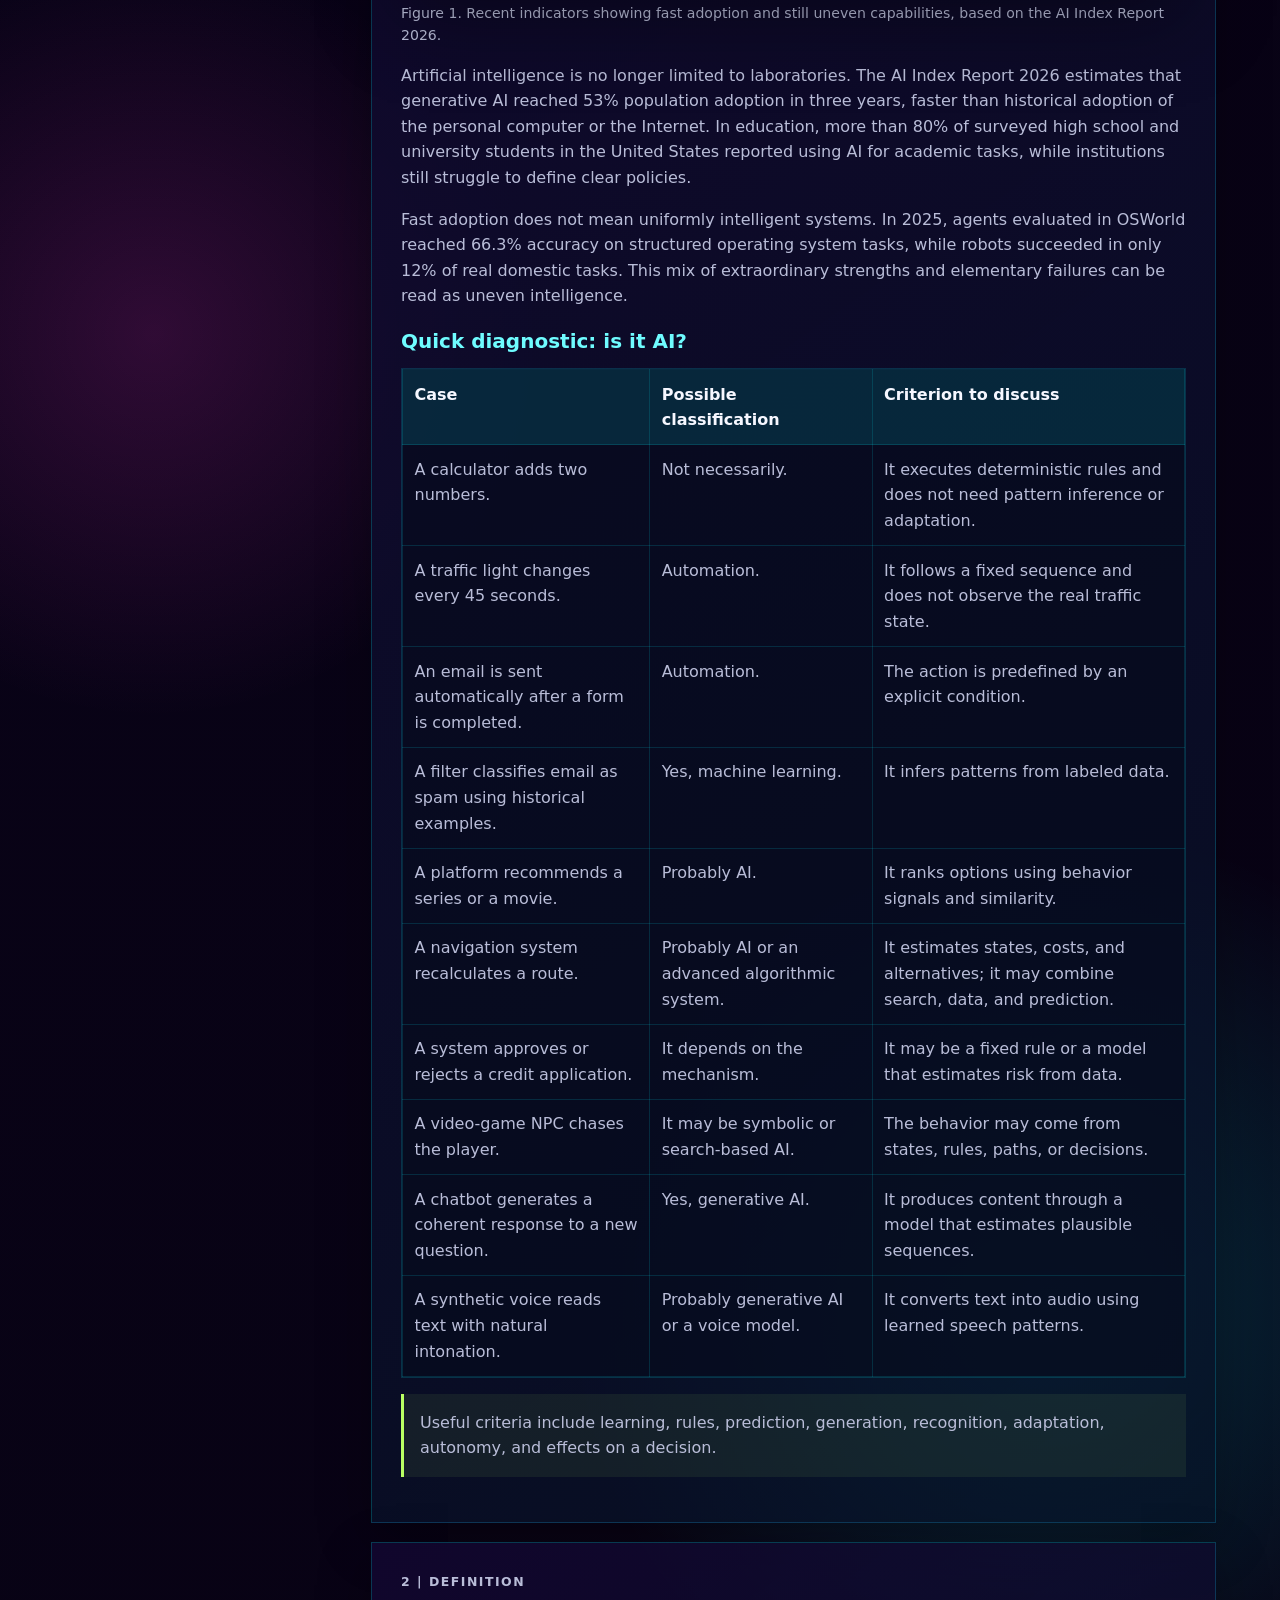
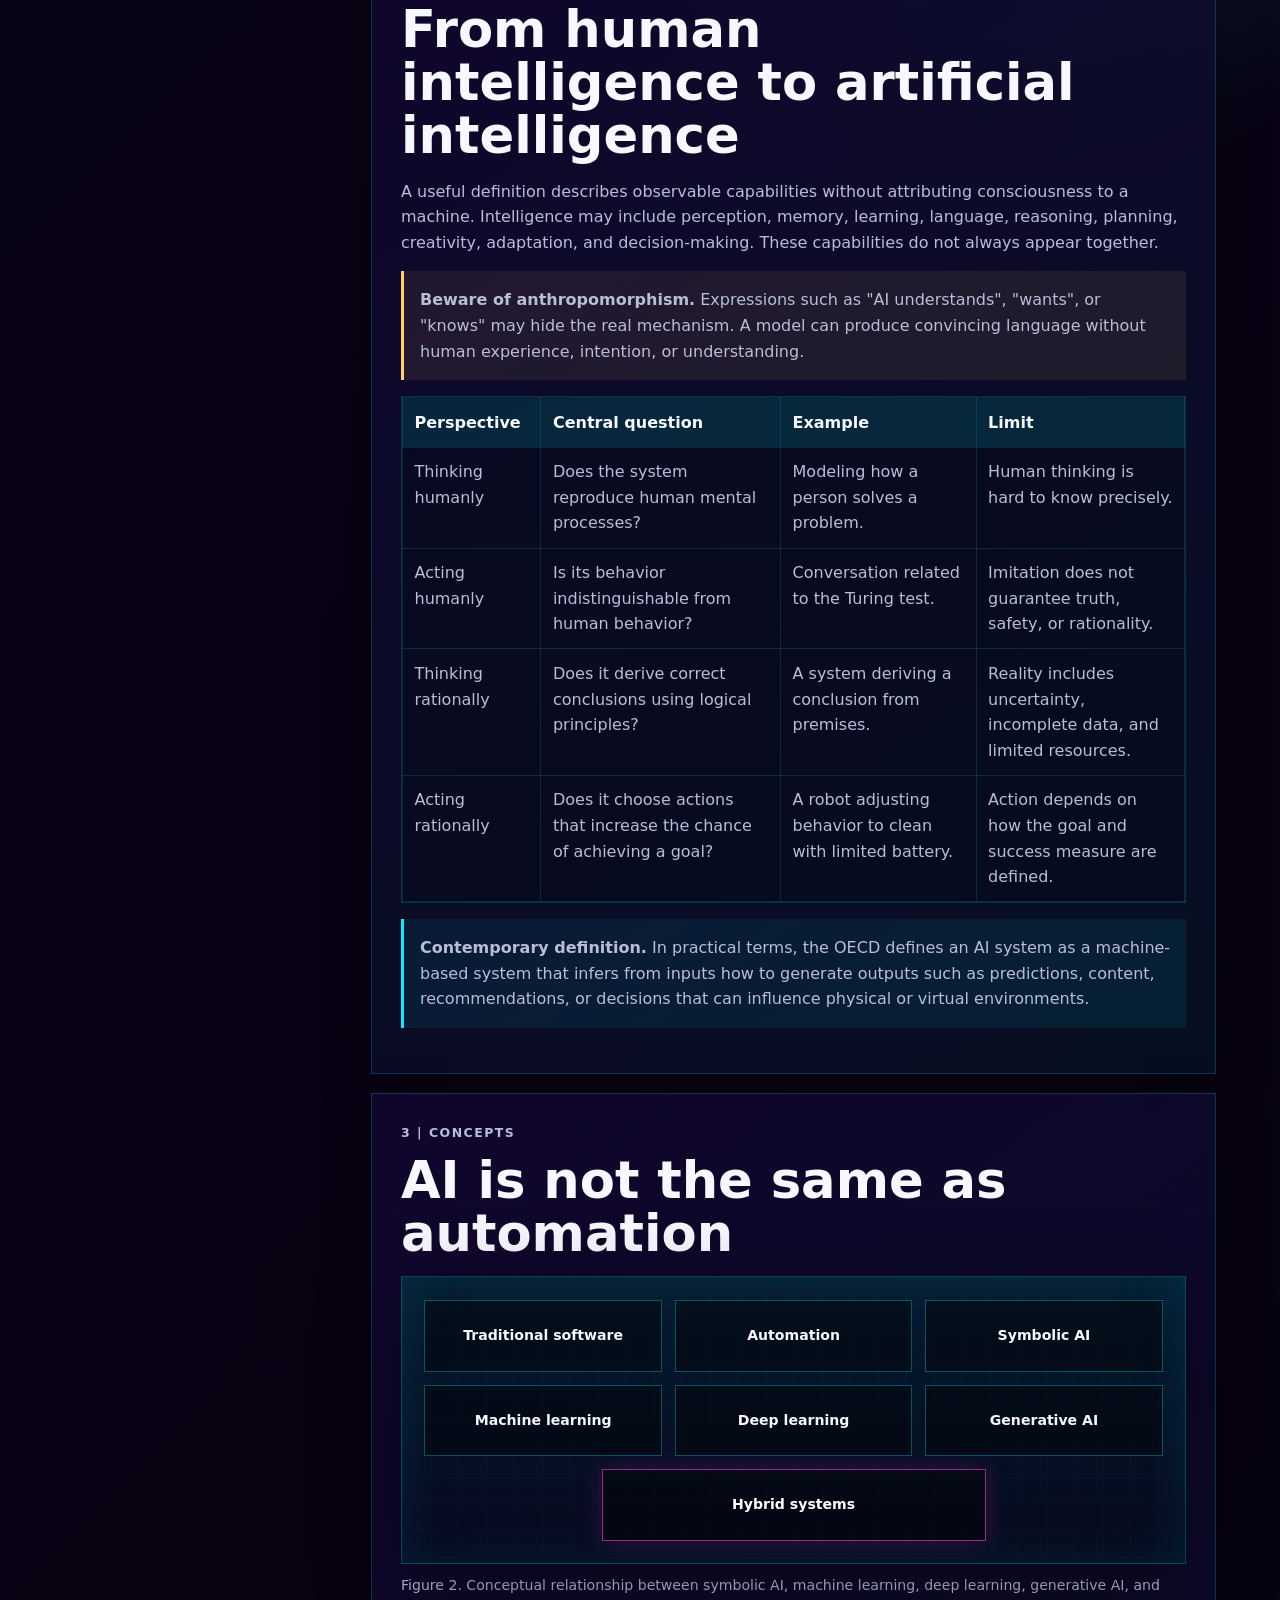
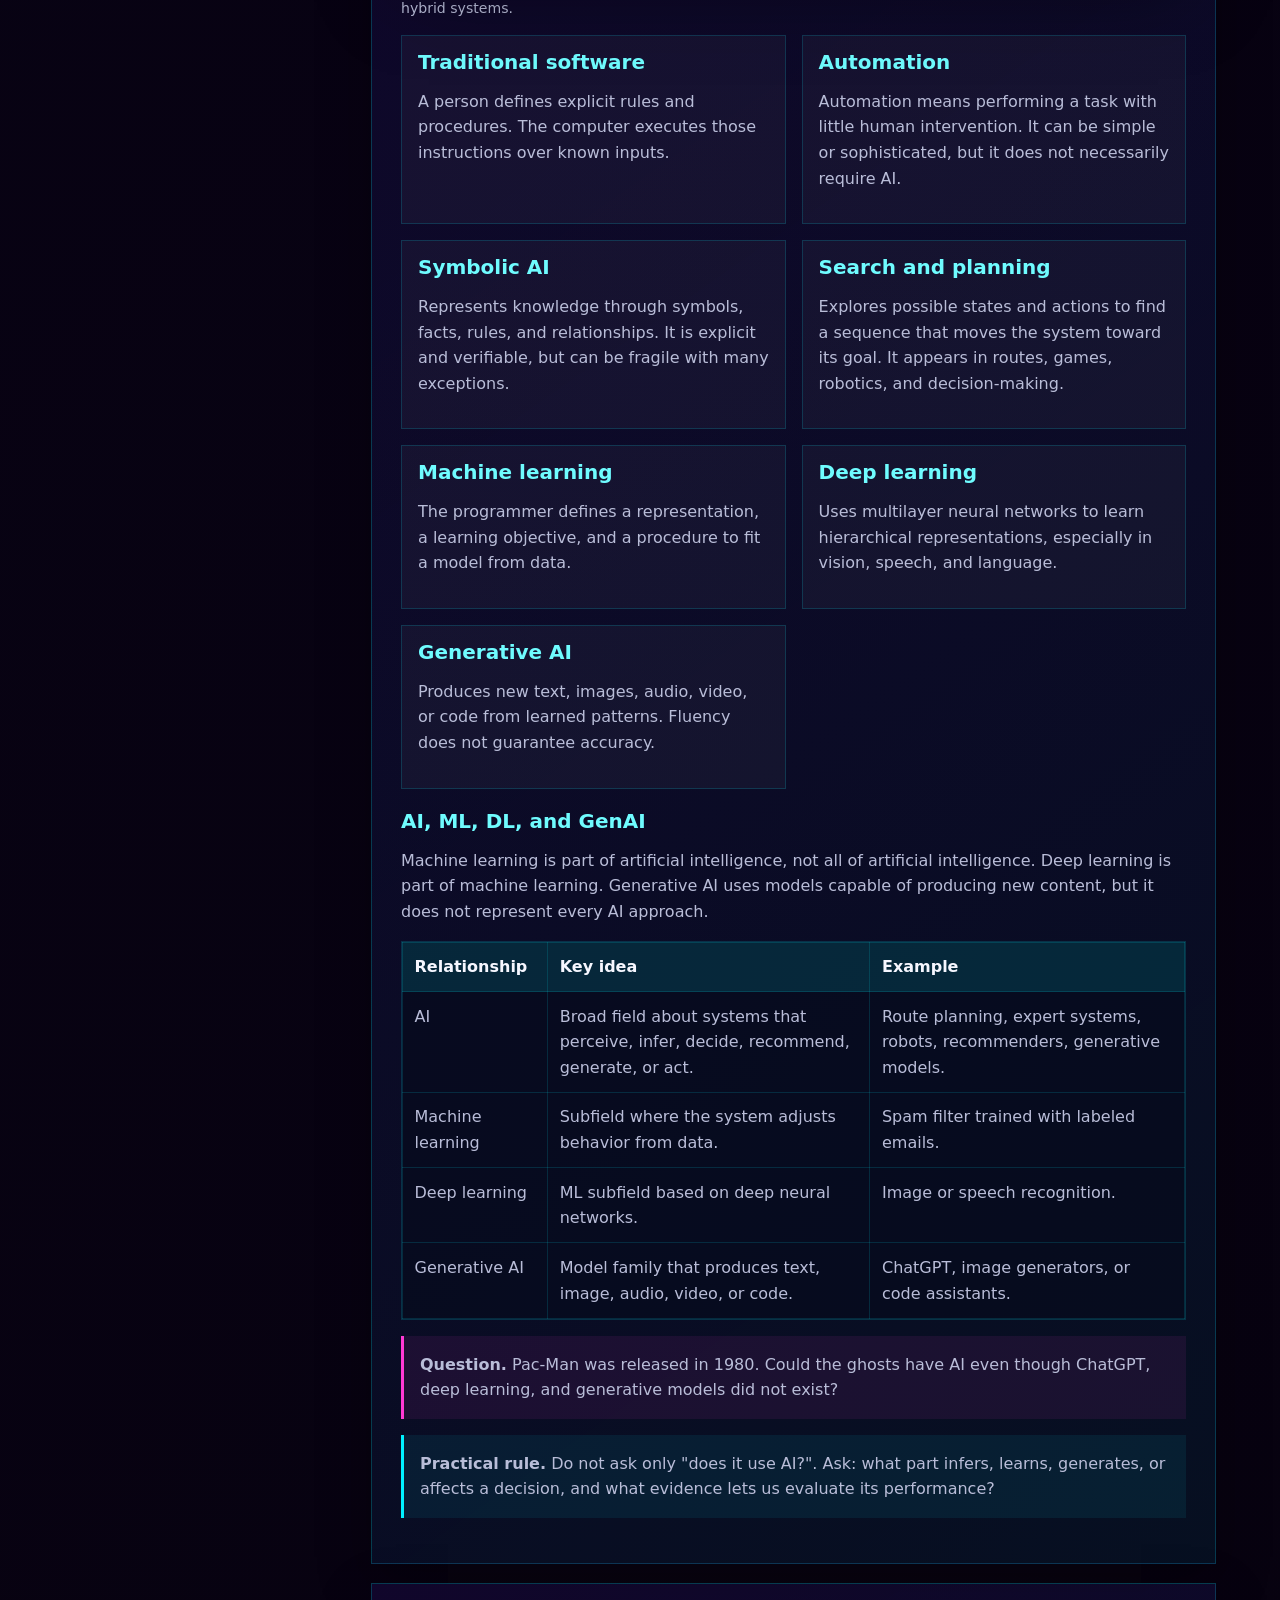
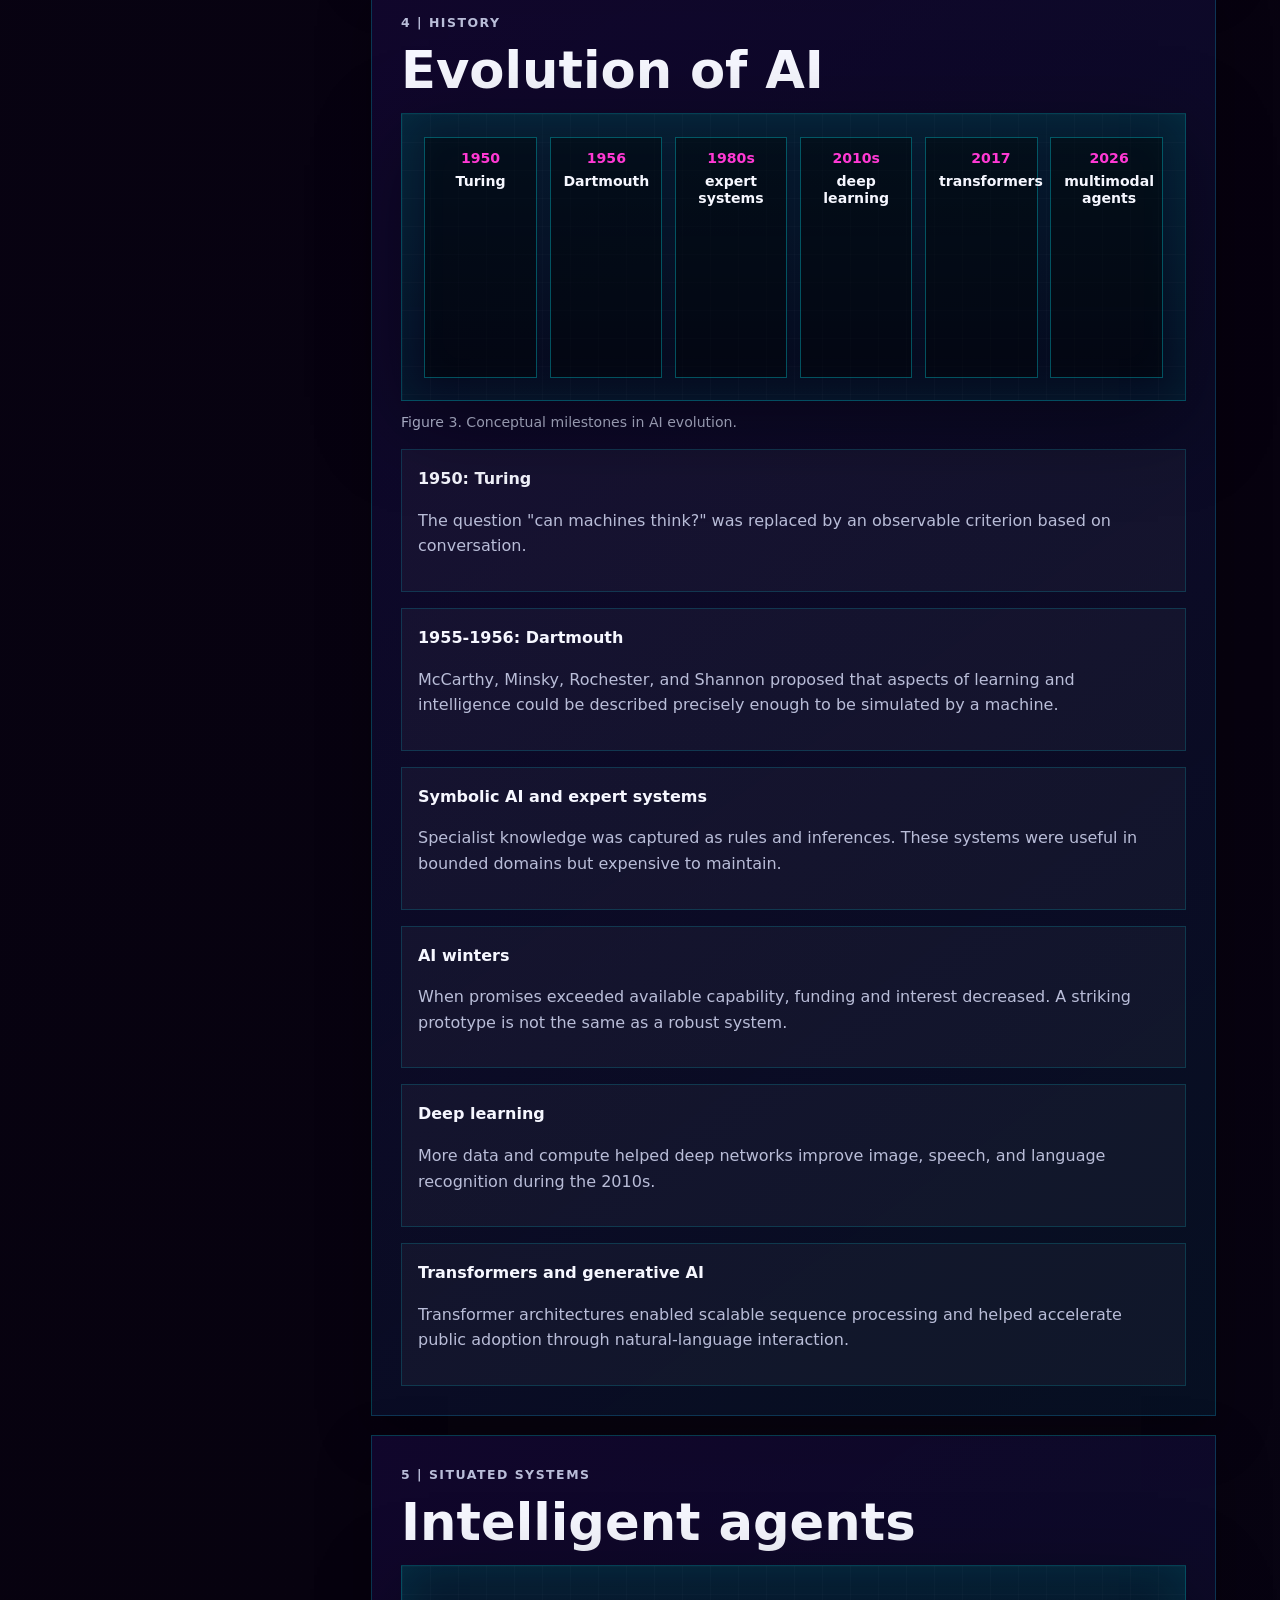
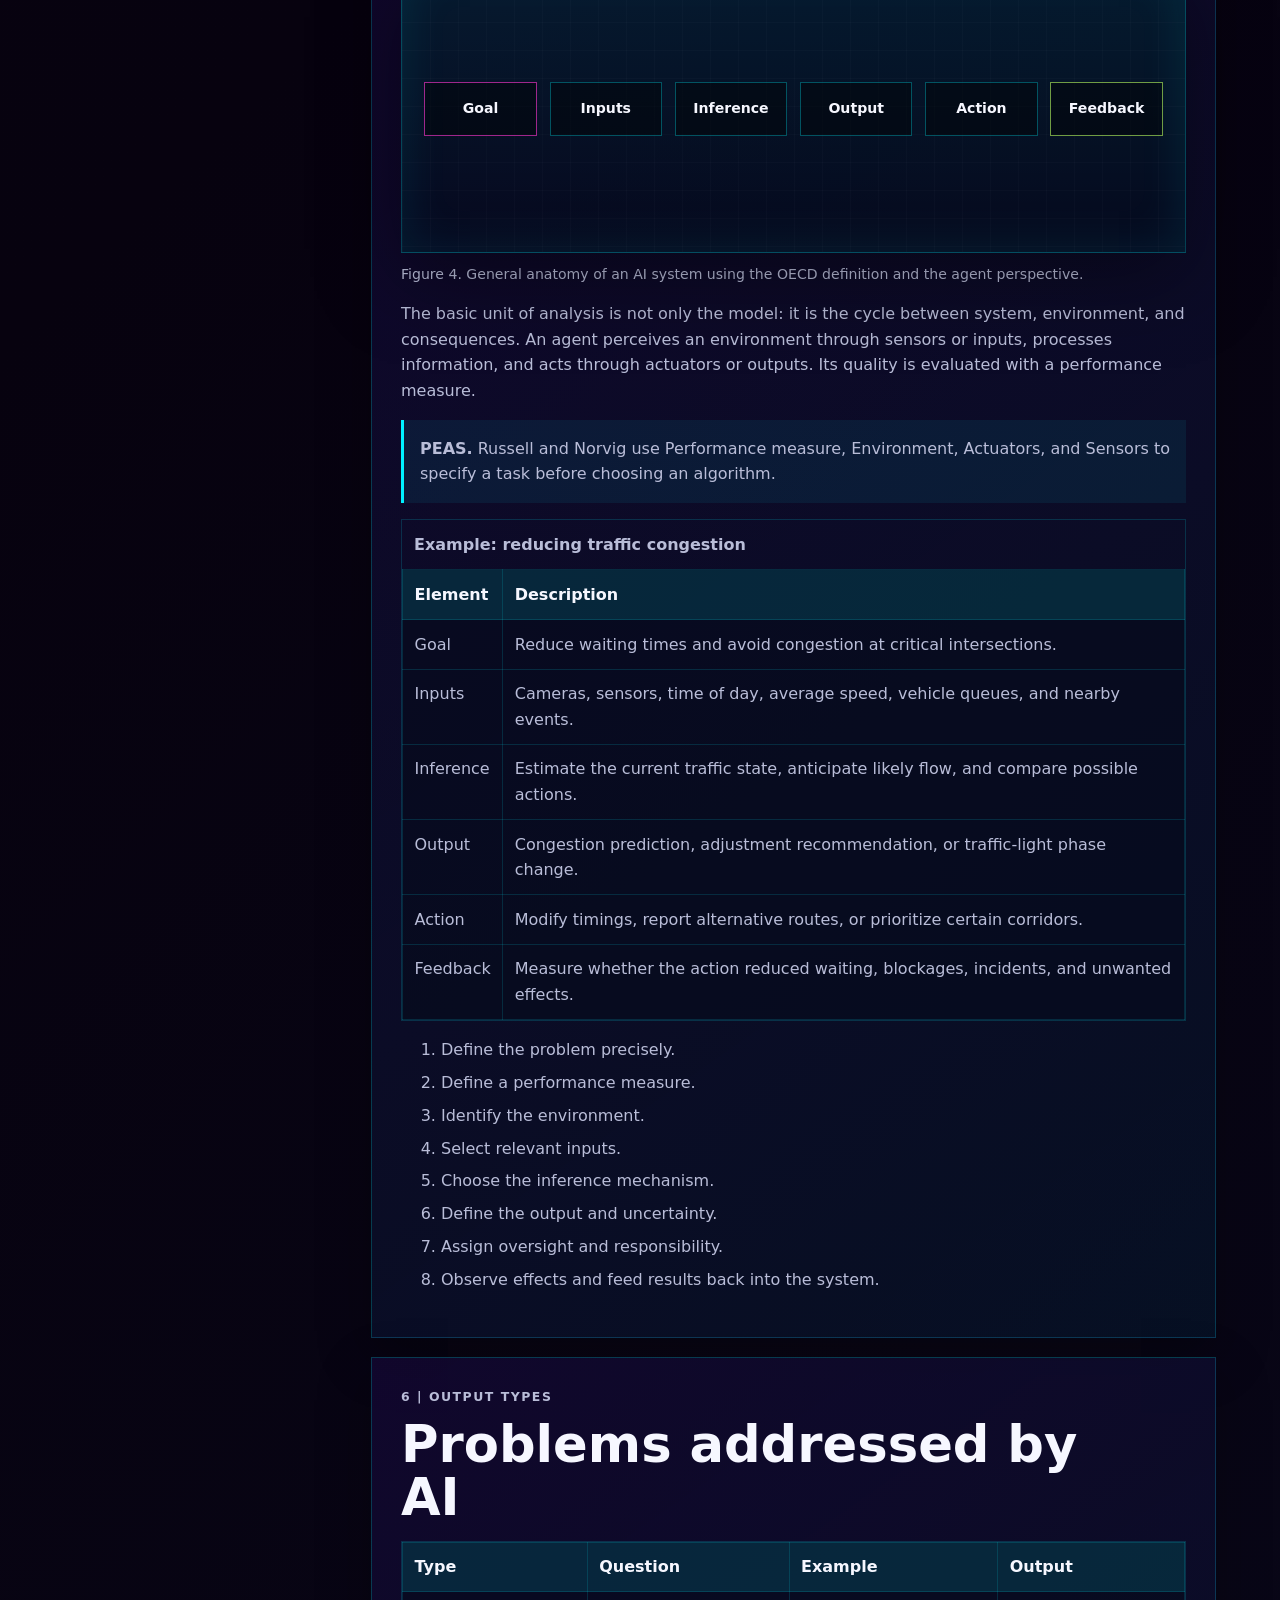
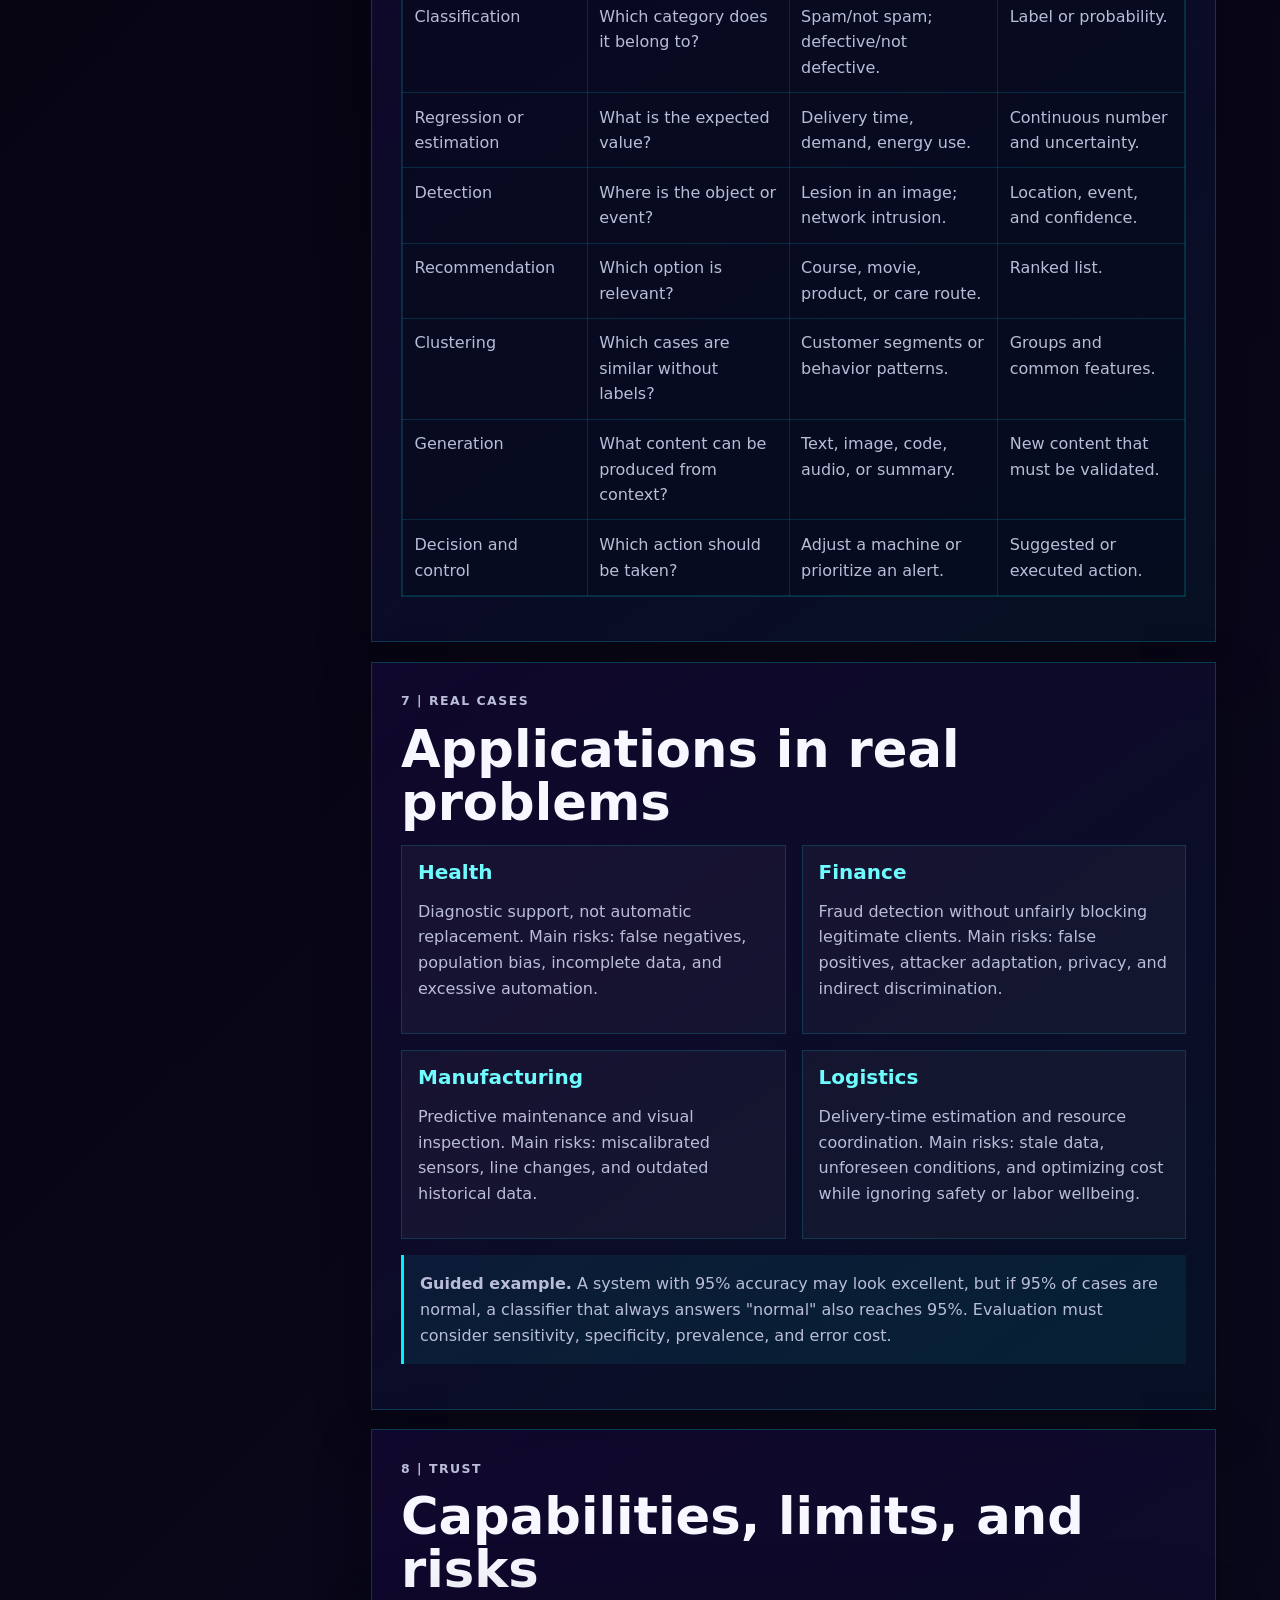
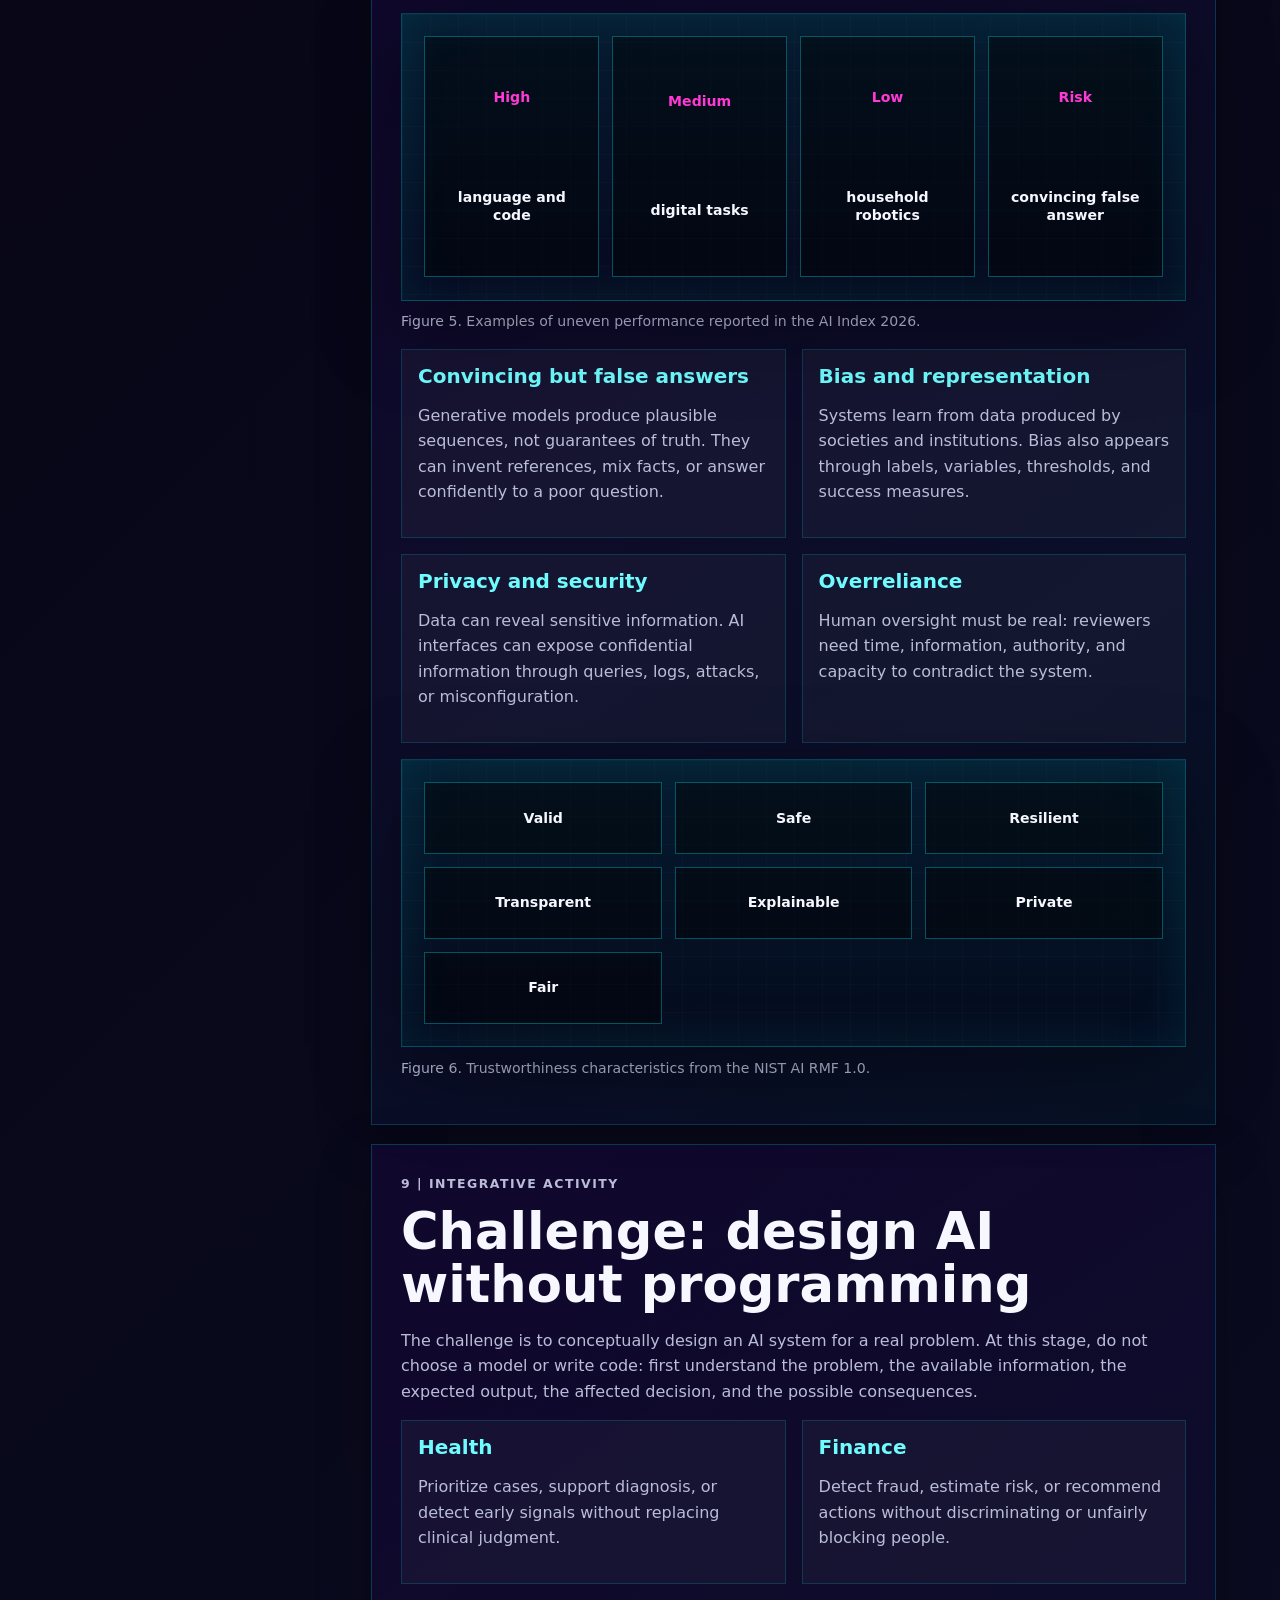
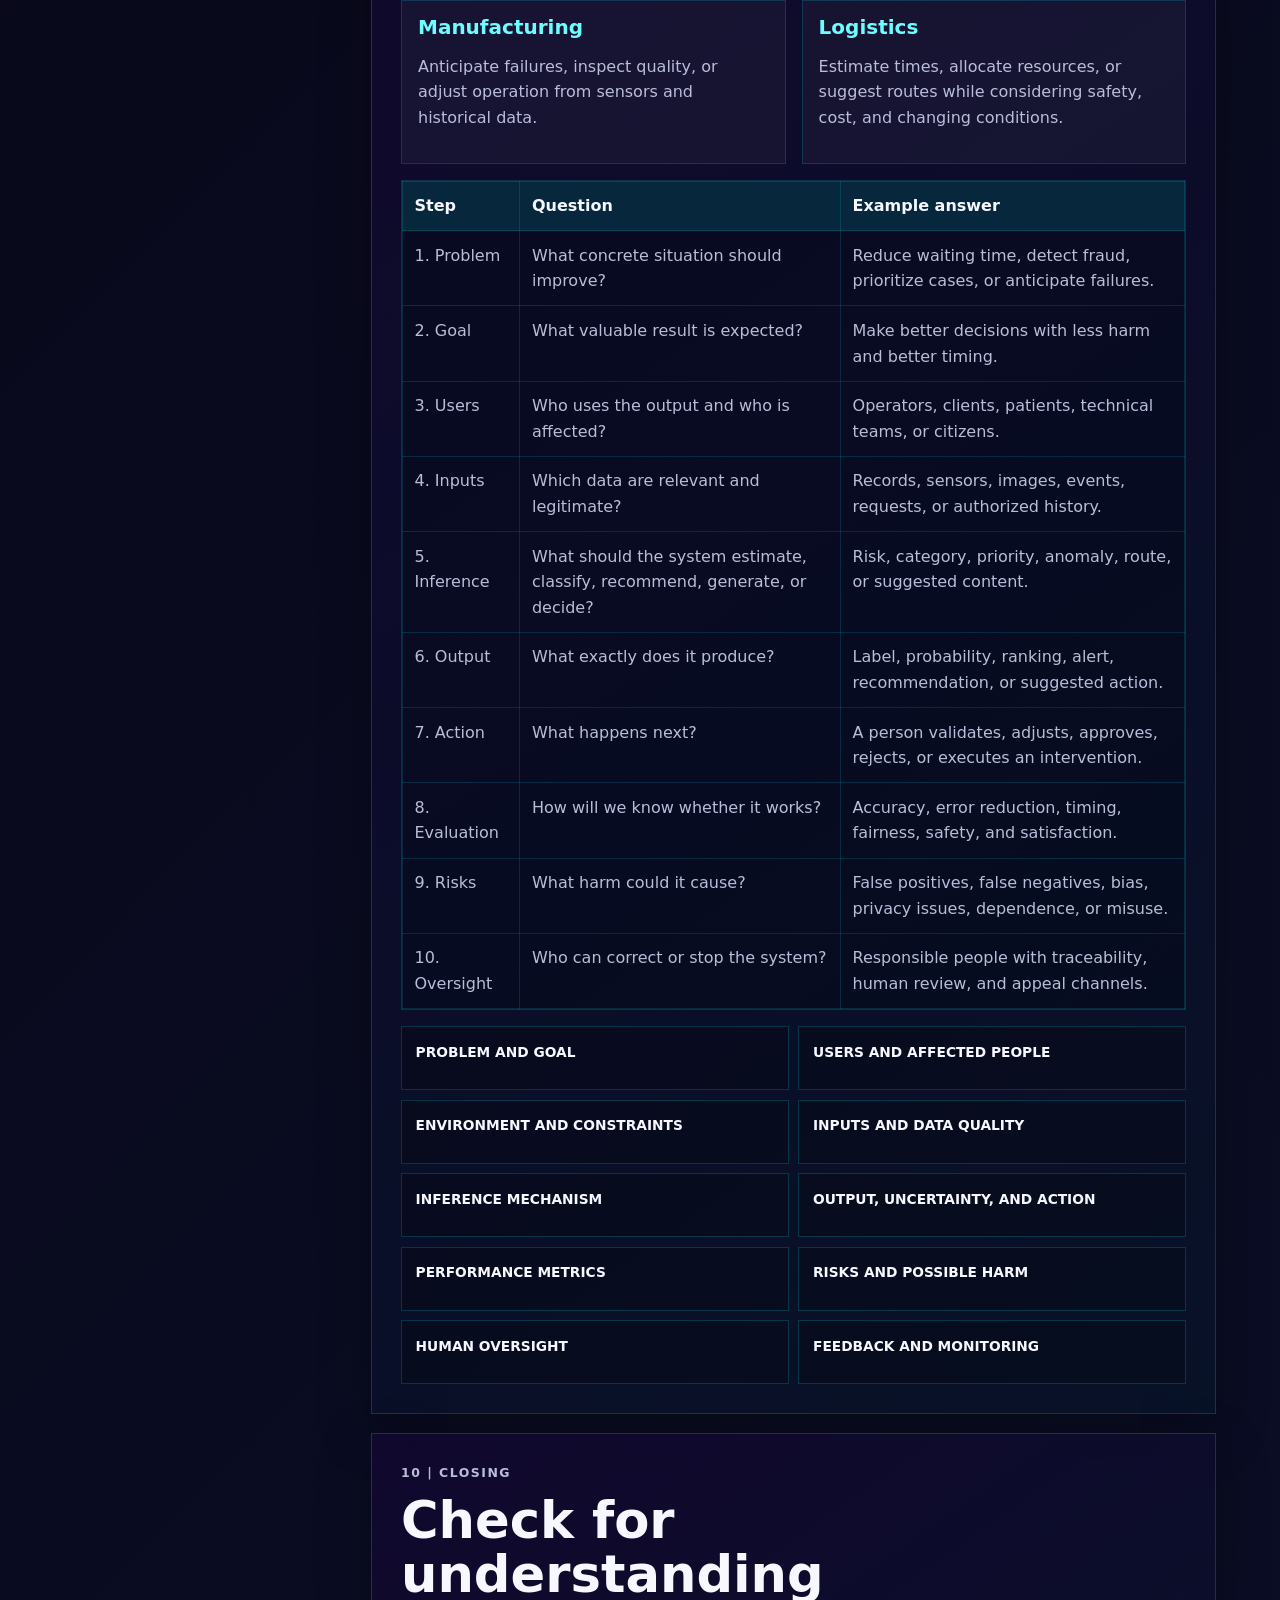
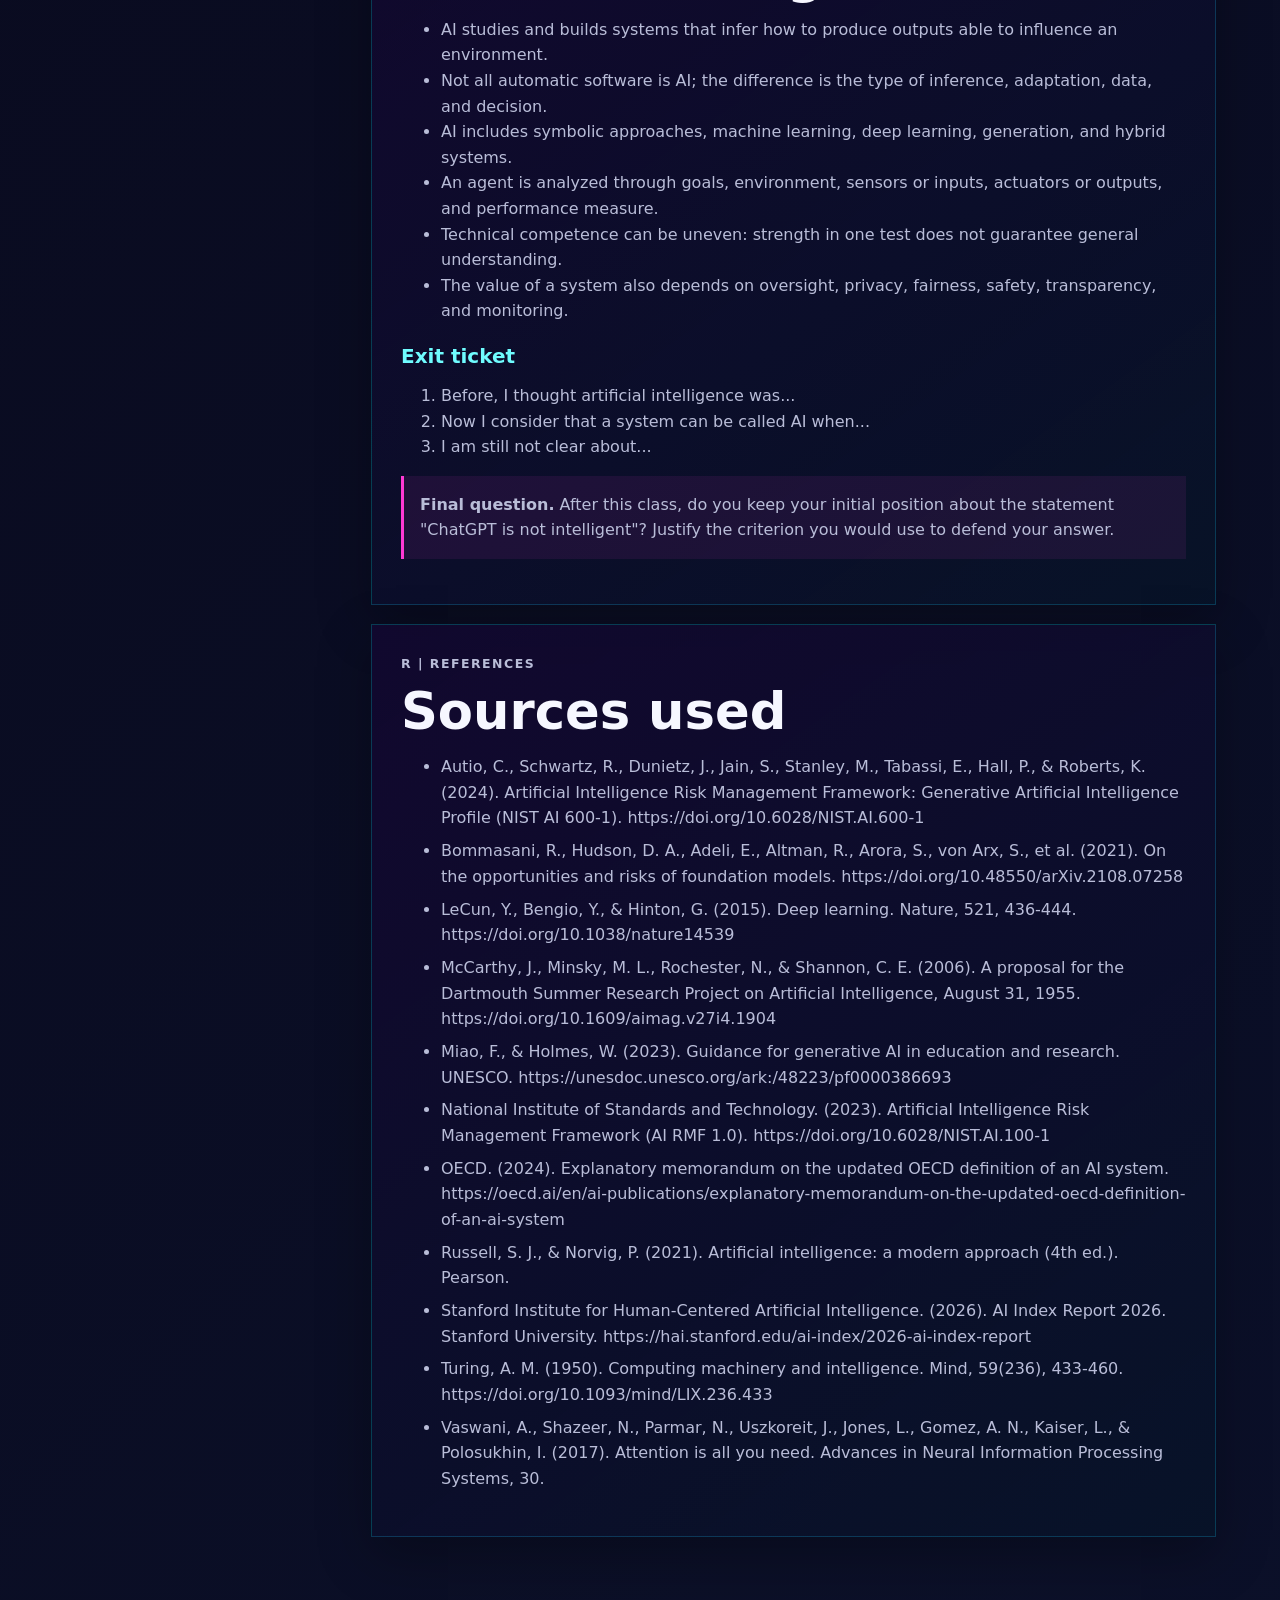
==== commit 00e27404: "Refine class 01 golden rule wording" ====
--- a/clases/clase-01/index.html
+++ b/clases/clase-01/index.html
@@ -74,14 +74,7 @@
             <p class="eyebrow">1 | Apertura</p>
             <h2>"ChatGPT no es inteligente"</h2>
             <aside class="question"><strong>Pregunta inicial.</strong> ¿Qué argumentos permiten defender o rechazar esta afirmación?</aside>
-            <p>
-              La frase es provocadora porque obliga a separar una impresión de una
-              explicación. Un sistema puede producir respuestas convincentes, reconocer
-              patrones, generar contenido o tomar decisiones sin tener conciencia,
-              intención propia ni comprensión humana. Por eso la primera pregunta de la
-              clase no es "¿cuál es la definición de IA?", sino:
-            </p>
-            <aside class="callout"><strong>Pregunta central.</strong> ¿Cuándo podemos decir que un sistema realmente utiliza inteligencia artificial?</aside>
+            <aside class="callout"><strong>Regla de oro.</strong> Un sistema utiliza inteligencia artificial cuando infiere, predice, recomienda, genera, clasifica o decide a partir de entradas para producir salidas que pueden influir en un entorno.</aside>
             <figure class="lesson-figure">
               <div class="lesson-diagram metric-diagram" role="img" aria-label="Indicadores recientes de adopción y capacidades de IA">
                 <span><strong>53%</strong> adopción GenAI</span>
@@ -520,15 +513,7 @@
             <p class="eyebrow">1 | Opening</p>
             <h2>"ChatGPT is not intelligent"</h2>
             <aside class="question"><strong>Opening question.</strong> What arguments can defend or challenge this statement?</aside>
-            <p>
-              The sentence is useful because it forces a distinction between an
-              impression and an explanation. A system can produce convincing answers,
-              recognize patterns, generate content, or affect decisions without having
-              consciousness, its own intention, or human understanding. The first
-              question of the class is therefore not "what is the definition of AI?",
-              but:
-            </p>
-            <aside class="callout"><strong>Central question.</strong> When can we say that a system really uses artificial intelligence?</aside>
+            <aside class="callout"><strong>Golden rule.</strong> A system uses artificial intelligence when it infers, predicts, recommends, generates, classifies, or decides from inputs to produce outputs that can influence an environment.</aside>
             <figure class="lesson-figure">
               <div class="lesson-diagram metric-diagram" role="img" aria-label="Recent indicators of AI adoption and capabilities">
                 <span><strong>53%</strong> GenAI adoption</span>
